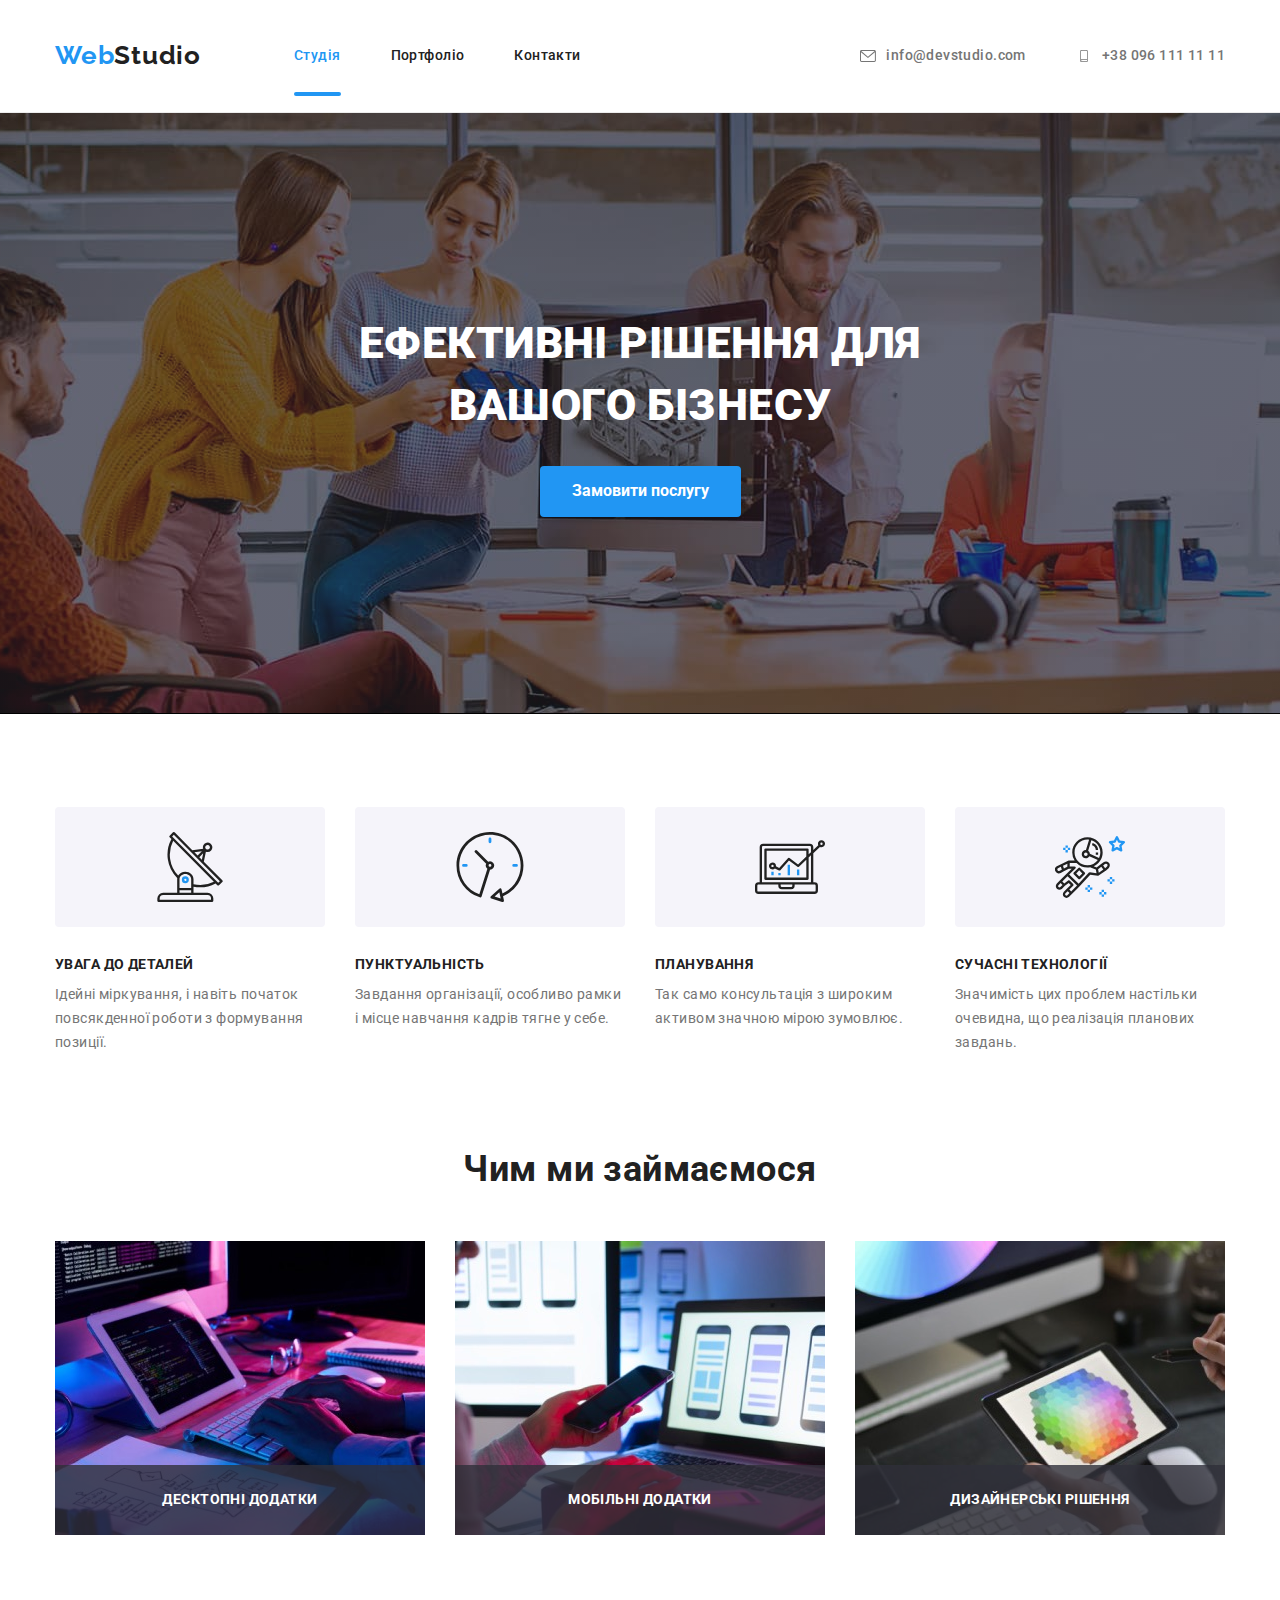
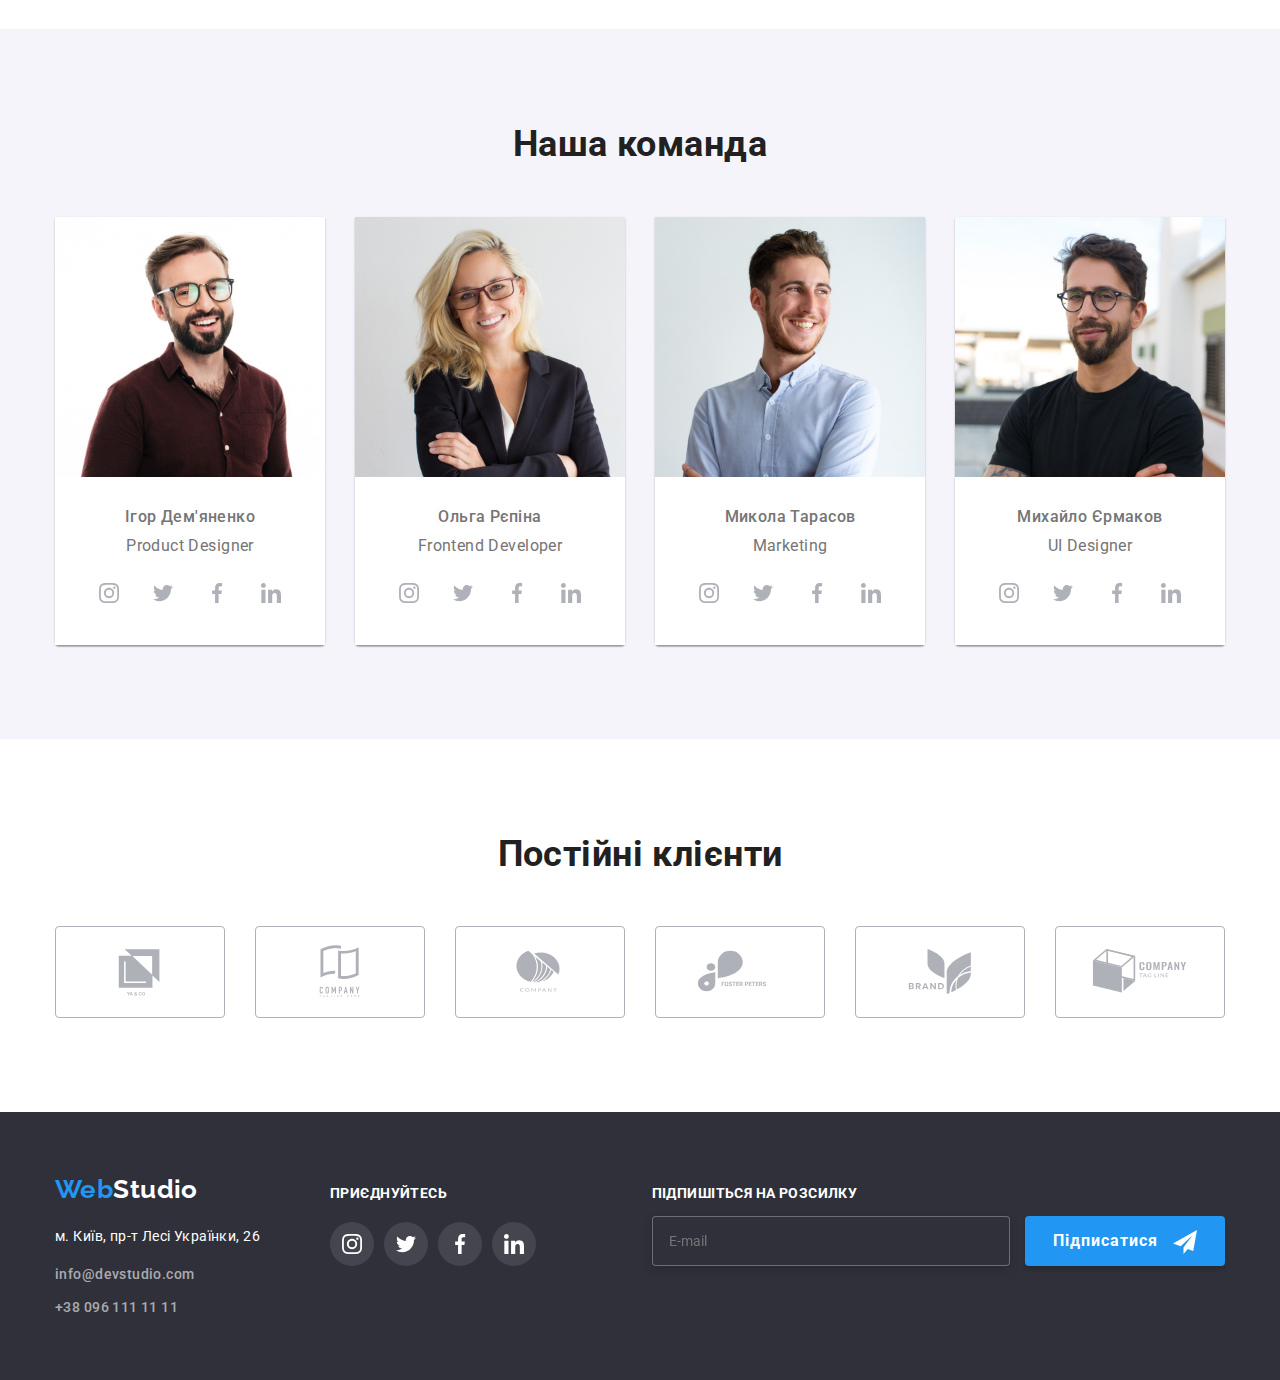
==== index.html @ 259ba0d3 "hw8" ====
<!DOCTYPE html>
<html lang="uk">
  <head>
    <meta charset="UTF-8" />
    <meta http-equiv="X-UA-Compatible" content="IE=edge" />
    <meta name="viewport" content="width=device-width, initial-scale=1.0" />
    <title>WebStudio</title>
    <link rel="preconnect" href="https://fonts.googleapis.com" />
    <link rel="preconnect" href="https://fonts.gstatic.com" crossorigin />
    <link
      href="https://fonts.googleapis.com/css2?family=Raleway:wght@700&family=Roboto:wght@400;500;700;900&display=swap"
      rel="stylesheet"
    />
    <link
      rel="stylesheet"
      href="https://cdnjs.cloudflare.com/ajax/libs/modern-normalize/1.1.0/modern-normalize.min.css"
    />
    <link rel="stylesheet" href="./css/main.min.css" />
  </head>
  <body>
    <header class="header">
      <div class="container header__container">
        <nav class="header__menu">
          <a href="./index.html" class="header__logo link">
            <span class="accent">Web</span>Studio</a>
          <ul class="header__link list">
            <li><a href="./index.html" class="link current item">Студія</a></li>
            <li>
              <a href="./portfolio.html" class="header__link item">Портфоліо</a>
            </li>
            <li><a href="" class="header__link item">Контакти</a></li>
          </ul>
        </nav>
        <button class="menu-toggle js-open-menu" type="button" aria-expanded="false" aria-controls="mobile-menu">
        <svg class="menu-toggle__icon" width="40" height="40">
        <use href="./images/icons.svg#icon-menu_40px"></use>
        </svg>
        </button>
        <ul class="contacts">
          <li class="mail">
            <a href="mailto:info@devstudio.com" class="contacts__info">
              <svg class="contacts__icon" width="16" height="12">
                <use href="./images/icons.svg#icon-envelope"></use></svg>info@devstudio.com</a>
          </li>

          <li>
            <a href="tel:+380961111111" class="contacts__info">
              <svg class="contacts__icon" width="16" height="12">
                <use href="./images/icons.svg#icon-smartphone"></use></svg>+38 096 111 11 11</a>
          </li>
        </ul>
      </div>

      <div class="menu-container js-menu-container" id="mobile-menu">
        <button class="menu-toggle js-close-menu">
          <svg
            fill="currentColor"
            viewBox="0 0 20 20"
            xmlns="http://www.w3.org/2000/svg"
            width="24"
            height="24">
            <path
              fill-rule="evenodd"
              d="M4.293 4.293a1 1 0 011.414 0L10 8.586l4.293-4.293a1 1 0 111.414 1.414L11.414 10l4.293 4.293a1 1 0 01-1.414 1.414L10 11.414l-4.293 4.293a1 1 0 01-1.414-1.414L8.586 10 4.293 5.707a1 1 0 010-1.414z"
              clip-rule="evenodd"
            ></path>
          </svg>
        </button>

        <div class="container">
        <ul class="mobile-menu">
          <li><a href="" class="mobile-menu__link">Студія</a></li>
          <li><a href="" class="mobile-menu__link">Портфоліо</a></li>
          <li><a href="" class="mobile-menu__link">Контакти</a></li>
        </ul>
         <div class="mob-menu">
        <ul class="mobile-contacts">
          <li class="mob-contacts"><a href="tel:+380961111111" class="mobile-contacts__tel">+38 096 111 11 11</a></li>
          <li><a href="mailto:info@devstudio.com" class="mobile-contacts__mail">info@devstudio.com</a></li>
        </ul>

          <ul class="mobile-menu__socials">
            <li class="mobile-menu__item">
              <a href="" class="mobile-menu__soclink">Instagram</a>
            </li>
            <li class="mobile-menu__item">
              <a href="" class="mobile-menu__soclink">Twitter</a>
            </li>
            <li class="mobile-menu__item">
              <a href="" class="mobile-menu__soclink">Facebook</a>
            </li>
            <li class="mobile-menu__item">
              <a href="" class="mobile-menu__soclink">LinkedIn</a>
            </li>
          </ul>
        </div>
        </div>

      </div>



      
    </header>

    <main>
      <section class="hero overlay">
        <div class="container">
          <h1 class="hero__title">ЕФЕКТИВНІ РІШЕННЯ ДЛЯ ВАШОГО БІЗНЕСУ</h1>
          <button type="button" class="button primary" data-modal-open>Замовити послугу</button>
        </div>
      </section>

      <section class="section">
        <div class="container">
          <h2 class="visually-hidden">Опис ефективних рішень</h2>
          <ul class="duty__list">
            <li class="duty__item">
              <div class="duty__link">
                <svg class="plan-list-icon" width="70" height="70">
                  <use href="./images/icons.svg#icon-antenna"></use>
                </svg>
              </div>
              <h3 class="duty__title">УВАГА ДО ДЕТАЛЕЙ</h3>
              <p class="duty__text">
                Ідейні міркування, і навіть початок повсякденної роботи з
                формування позиції.
              </p>
            </li>
            <li class="duty__item">
              <div class="duty__link">
                <svg class="plan-list-icon" width="70" height="70">
                  <use href="./images/icons.svg#icon-clock"></use>
                </svg>
              </div>
              <h3 class="duty__title">ПУНКТУАЛЬНІСТЬ</h3>
              <p class="duty__text">
                Завдання організації, особливо рамки і місце навчання кадрів
                тягне у себе.
              </p>
            </li>
            <li class="duty__item">
              <div class="duty__link">
                <svg class="plan-list-icon" width="70" height="70">
                  <use href="./images/icons.svg#icon-diagram"></use>
                </svg>
              </div>
              <h3 class="duty__title">ПЛАНУВАННЯ</h3>
              <p class="duty__text">
                Так само консультація з широким активом значною мірою зумовлює.
              </p>
            </li>
            <li class="duty__item">
              <div class="duty__link">
                <svg class="plan-list-icon" width="70" height="70">
                  <use href="./images/icons.svg#icon-astronaut"></use>
                </svg>
              </div>
              <h3 class="duty__title">СУЧАСНІ ТЕХНОЛОГІЇ</h3>
              <p class="duty__text">
                Значимість цих проблем настільки очевидна, що реалізація
                планових завдань.
              </p>
            </li>
          </ul>
        </div>
      </section>

      <section class="section-work">
        <div class="container">
          <h2 class="section-title">Чим ми займаємося</h2>
          <ul class="gallerylist">
            <li>
              <div class="thumb">
              <img
                class="image"
                src="./images/img.jpg"
                alt="Пишемо код на планшеті"
                width="370"
                height="294"
              />
              <h3 class="pic-text">Десктопні додатки</h3>
            </div>
            </li>
            <li>
              <div class="thumb">
              <img
                class="image"
                src="./images/img-2.jpg"
                alt="Тримаємо телефон"
                width="370"
                height="294"
              />
              <h3 class="pic-text">Мобільні додатки</h3>
            </div
            ></li>
            <li>
              <div class="thumb">
              <img
                class="image"
                src="./images/img-3.jpg"
                alt="Палітра кольорів на планшеті"
                width="370"
                height="294"
              />
              <h3 class="pic-text">Дизайнерські рішення</h3>
            </div>
            </li>
          </ul>
        </div>
      </section>

      <section class="section block secondary">
        <div class="container">
          <h2 class="section-title">Наша команда</h2>
          <ul class="gallerylist">
            <li class="item-shadow">

              <picture>
                <source 
                media="(min-width: 768px)"
                type="image/jpg"
                srcset="./images/igor.jpg 1x,
                        ./images/img@2x.jpg 2x"/>
                <source 
                media="(min-width: 768px)"
                type="image/jpg"
                srcset="./images/olga.jpg 1x,
                        ./images/imgolga@2x.jpg 2x"/>
                <source 
                media="(min-width: 768px)"
                type="image/jpg"
                srcset="./images/mukola.jpg 1x,
                      ./images/imgmukola@2x.jpg 2x"/>
                <source 
                media="(min-width: 768px)"
                type="image/jpg"
                srcset="./images/muxailo.jpg 1x,
                        ./images/imgmuhailo@2x.jpg 2x"/>

              </picture>

              <img
                class="image"
                src="./images/igor.jpg"
                alt="Ігор Дем'яненко"
                height="260"
              />
              <div class="names">
                <h3 class="title person">Ігор Дем'яненко</h3>
                <p class="prof">Product Designer</p>
                <ul class="social-list">
                  <li class="social-list-item">
                    <a class="social-list-link" href="">
                      <svg class="social-list-icon" width="20" height="20">
                        <use href="./images/icons.svg#icon-instagram"></use>
                      </svg>
                    </a>
                  </li>
                  <li class="social-list-item">
                    <a class="social-list-link" href="">
                      <svg class="social-list-icon" width="20" height="20">
                        <use href="./images/icons.svg#icon-twitter"></use>
                      </svg>
                    </a>
                  </li>
                  <li class="social-list-item">
                    <a class="social-list-link" href="">
                      <svg class="social-list-icon" width="20" height="20">
                        <use href="./images/icons.svg#icon-facebook"></use>
                      </svg>
                    </a>
                  </li>
                  <li class="social-list-item">
                    <a class="social-list-link" href="">
                      <svg class="social-list-icon" width="20" height="20">
                        <use href="./images/icons.svg#icon-linkedin"></use>
                      </svg>
                    </a>
                  </li>
                </ul>
              </div>
            </li>
            <li class="item-shadow">
              <img
                class="image"
                src="./images/olga.jpg"
                alt="Ольга Рєпіна"
                height="260"
              />
              <div class="names">
                <h3 class="title person">Ольга Рєпіна</h3>
                <p class="prof">Frontend Developer</p>
                <ul class="social-list">
                  <li class="social-list-item">
                    <a class="social-list-link" href="">
                      <svg class="social-list-icon" width="20" height="20">
                        <use href="./images/icons.svg#icon-instagram"></use>
                      </svg>
                    </a>
                  </li>
                  <li class="social-list-item">
                    <a class="social-list-link" href="">
                      <svg class="social-list-icon" width="20" height="20">
                        <use href="./images/icons.svg#icon-twitter"></use>
                      </svg>
                    </a>
                  </li>
                  <li class="social-list-item">
                    <a class="social-list-link" href="">
                      <svg class="social-list-icon" width="20" height="20">
                        <use href="./images/icons.svg#icon-facebook"></use>
                      </svg>
                    </a>
                  </li>
                  <li class="social-list-item">
                    <a class="social-list-link" href="">
                      <svg class="social-list-icon" width="20" height="20">
                        <use href="./images/icons.svg#icon-linkedin"></use>
                      </svg>
                    </a>
                  </li>
                </ul>
              </div>
            </li>
            <li class="item-shadow">
              <img
                class="image"
                src="./images/mukola.jpg"
                alt="Микола Тарасов"
                height="260"
              />
              <div class="names">
                <h3 class="title person">Микола Тарасов</h3>
                <p class="prof">Marketing</p>
                <ul class="social-list">
                  <li class="social-list-item">
                    <a class="social-list-link" href="">
                      <svg class="social-list-icon" width="20" height="20">
                        <use href="./images/icons.svg#icon-instagram"></use>
                      </svg>
                    </a>
                  </li>
                  <li class="social-list-item">
                    <a class="social-list-link" href="">
                      <svg class="social-list-icon" width="20" height="20">
                        <use href="./images/icons.svg#icon-twitter"></use>
                      </svg>
                    </a>
                  </li>
                  <li class="social-list-item">
                    <a class="social-list-link" href="">
                      <svg class="social-list-icon" width="20" height="20">
                        <use href="./images/icons.svg#icon-facebook"></use>
                      </svg>
                    </a>
                  </li>
                  <li class="social-list-item">
                    <a class="social-list-link" href="">
                      <svg class="social-list-icon" width="20" height="20">
                        <use href="./images/icons.svg#icon-linkedin"></use>
                      </svg>
                    </a>
                  </li>
                </ul>
              </div>
            </li>
            <li class="item-shadow">
              <img
                class="image"
                src="./images/muxailo.jpg"
                alt="Михайло Єрмаков"
                height="260"
              />
              <div class="names">
                <h3 class="title person">Михайло Єрмаков</h3>
                <p class="prof">UI Designer</p>
                <ul class="social-list">
                  <li class="social-list-item">
                    <a class="social-list-link" href="">
                      <svg class="social-list-icon" width="20" height="20">
                        <use href="./images/icons.svg#icon-instagram"></use>
                      </svg>
                    </a>
                  </li>
                  <li class="social-list-item">
                    <a class="social-list-link" href="">
                      <svg class="social-list-icon" width="20" height="20">
                        <use href="./images/icons.svg#icon-twitter"></use>
                      </svg>
                    </a>
                  </li>
                  <li class="social-list-item">
                    <a class="social-list-link" href="">
                      <svg class="social-list-icon" width="20" height="20">
                        <use href="./images/icons.svg#icon-facebook"></use>
                      </svg>
                    </a>
                  </li>
                  <li class="social-list-item">
                    <a class="social-list-link" href="">
                      <svg class="social-list-icon" width="20" height="20">
                        <use href="./images/icons.svg#icon-linkedin"></use>
                      </svg>
                    </a>
                  </li>
                </ul>
              </div>
            </li>
          </ul>
        </div>
      </section>

      <section class="section">
        <div class="container clients">
          <h2 class="section-title">Постійні клієнти</h2>
          <ul class="client-list-icons">
            <li class="client-list-item">
              <a href="" class="client-link">
                <svg class="client-icon" width="106" height="60">
                  <use href="./images/icons.svg#icon-Logo"></use>
                </svg>
              </a>
            </li>
            <li class="client-list-item">
              <a href="" class="client-link">
                <svg class="client-icon" width="106" height="60">
                  <use href="./images/icons.svg#icon-Logo-2"></use>
                </svg>
              </a>
            </li>
            <li class="client-list-item">
              <a href="" class="client-link">
                <svg class="client-icon" width="106" height="60">
                  <use href="./images/icons.svg#icon-Logo-3"></use>
                </svg>
              </a>
            </li>
            <li class="client-list-item">
              <a href="" class="client-link">
                <svg class="client-icon" width="106" height="60">
                  <use href="./images/icons.svg#icon-Logo-4"></use>
                </svg>
              </a>
            </li>
            <li class="client-list-item">
              <a href="" class="client-link">
                <svg class="client-icon" width="106" height="60">
                  <use href="./images/icons.svg#icon-Logo-5"></use>
                </svg>
              </a>
            </li>
            <li class="client-list-item">
              <a href="" class="client-link">
                <svg class="client-icon" width="106" height="60">
                  <use href="./images/icons.svg#icon-Logo-6"></use>
                </svg>
              </a>
            </li>
          </ul>
        </div>
      </section>
    </main>

    <footer class="footer-block">
      <div class="container">
        <div class="footer-info">
          <a href="./index.html" class="footer__logo">
            <span class="accent">Web</span>Studio</a
          >
          <address class="footer">
            <p class="adres">м. Київ, пр-т Лесі Українки, 26</p>
            <ul class="footer-list">
              <li class="email">
                <a href="mailto:info@devstudio.com" class="contacts">info@devstudio.com</a>
              </li>
              <li>
                <a href="tel:+380961111111" class="contacts">+38 096 111 11 11</a>
              </li>
            </ul>
          </address>
        </div>

        <div class="footer-icons">
          <h3 class="footer-links-title">ПРИЄДНУЙТЕСЬ</h3>
          <ul class="social-list">
            <li class="social-list-item">
              <a class="footer-social-list-link" href="#">
                <svg class="footer-social-list-icon" width="20" height="20">
                  <use href="./images/icons.svg#icon-instagram"></use>
                </svg>
              </a>
            </li>
            <li class="social-list-item">
              <a class="footer-social-list-link" href="#">
                <svg class="footer-social-list-icon" width="20" height="20">
                  <use href="./images/icons.svg#icon-twitter"></use>
                </svg>
              </a>
            </li>
            <li class="social-list-item">
              <a class="footer-social-list-link" href="#">
                <svg class="footer-social-list-icon" width="20" height="20">
                  <use href="./images/icons.svg#icon-facebook"></use>
                </svg>
              </a>
            </li>
            <li class="social-list-item">
              <a class="footer-social-list-link" href="#">
                <svg class="footer-social-list-icon" width="20" height="20">
                  <use href="./images/icons.svg#icon-linkedin"></use>
                </svg>
              </a>
            </li>
          </ul>
        </div>

        <form class="form">
          <h3 class="sub-text">Підпишіться на розсилку</h3>
          <input class="subcribe-input" type="email" name="mail" id="mail" placeholder="E-mail"/>
          <button type="submit" class="btn-submit">Підписатися
            <svg class="btn-sub-icon" width="24" height="24">
            <use href="./images/icons.svg#icon-telegram"></use>
          </svg> 
          </button>
        </form>
      </div>
    </footer>

    <div class="backdrop is-hidden" data-modal>
      <div class="modal">
        <button type="button" class="modal-close-btn" data-modal-close>
          <svg class="modal-close-icon" width="18" height="18">
            <use href="./images/icons.svg#icon-close-black-18dp-2-1"></use>
          </svg> 
        </button>

        <form  class="contact-form">
          <p class="title-modal-form">Залиште свої дані, ми вам передзвонимо</p>
          <label class="contact-form-field">
            <span class="data">Ім'я</span>
            <span class="contact-form-input-wrapper">
            <input name="name" class="contact-form-input" type="text" />
            <svg class="contact-form-icon" width="18" height="18">
              <use href="./images/icons.svg#icon-person"></use>
            </svg>
            </span>
      </label>
          <label class="contact-form-field">
            <span class="data">Телефон</span>
            <span class="contact-form-input-wrapper">
            <input name="tel" class="contact-form-input" type="tel" />
            <svg class="contact-form-icon" width="18" height="18">
              <use href="./images/icons.svg#icon-phone"></use>
            </svg>
          </span>
          </label>
          <label class="contact-form-field">
            <span class="data">Пошта</span>
            <span class="contact-form-input-wrapper">
            <input name="mail" class="contact-form-input" type="email" />
            <svg class="contact-form-icon" width="18" height="18">
              <use href="./images/icons.svg#icon-email"></use>
            </svg>
          </span>
          </label>
          <label for="comment" class="contact-form-field">
            <span class="data">Коментар</span>
          <textarea id="comment" name="message" class="comment" placeholder="Введіть текст"></textarea>
        </label>
        <div class="contact-checkbox">
          <input name="accept-policy" type="checkbox" class="contact-form-checkbox visually-hidden" id="policy-checkbox" required>
          <label for="policy-checkbox" class="contact-form-checkbox-label">
            <span class="black-border">
            <svg  class="check-icon" width="11" height="8">
              <use href="./images/icons.svg#icon-Vector"></use>
            </svg>
          </span>
            Погоджуюся з розсилкою та приймаю&nbsp;<a href="" class="checkbox-link">Умови договору</a>
        </label>
          
        </div>
        
        <button type="submit" class="contact-form-submit-btn">Відправити</button>
        </form>

      </div>
    </div>
    <script src="./js/modal.js"></script>
    <script src="./js/mobile-menu.js"></script>
  </body> 
</html>
---- css/main.min.css ----
:root{--primary-text-color: #757575;--secondary-text-color: #212121;--title-text-color: #ffffff;--accent-color: #2196f3;--secondary-button-color: #f5f4fa;--background-color-main: #2f303a;--main-font: Roboto, sans-serif;--secondary-font: Raleway, sans-serif}.visually-hidden{position:absolute;width:1px;height:1px;margin:-1px;border:0;padding:0;white-space:nowrap;clip-path:inset(100%);clip:rect(0 0 0 0);overflow:hidden}html{box-sizing:border-box}body{color:var(--primary-text-color);background-color:var(--title-text-color);font-family:Roboto,sans-serif;font-size:14px;letter-spacing:.03em}img{display:block;max-width:100%;height:auto}.image{display:block}.section{padding-top:94px;padding-bottom:94px}.link{text-decoration:none}.container{padding-left:15px;padding-right:15px}@media screen and (min-width: 480px){.container{width:480px;margin-left:auto;margin-right:auto}}@media screen and (min-width: 768px){.container{width:768px}}@media screen and (min-width: 1200px){.container{width:1200px}}.hero{background-color:var(--background-color-main);padding-top:200px;padding-bottom:200px;margin:0 auto}.hero.overlay{max-width:1600px;height:600px;outline:1px solid #000;margin-left:auto;margin-right:auto;background-image:linear-gradient(rgba(47, 48, 58, 0.4), rgba(47, 48, 58, 0.4)),url("../images/Img-backgr.jpg");background-size:cover;background-repeat:no-repeat;background-position:center}@media screen and (min-device-pixel-ratio: 2),screen and (min-resolution: 192dpi),screen and (min-resolution: 2dppx){.hero.overlay .hero.overlay{background-image:url("../images/Headerimg@2x.jpg")}}.button.primary{color:var(--title-text-color);background-color:var(--accent-color);font-weight:700;font-size:16px;line-height:1.9;margin:0 auto;display:block;cursor:pointer;vertical-align:middle;padding-top:10px;padding-bottom:10px;padding-left:32px;padding-right:32px;border:none;box-shadow:0px 4px 4px rgba(0,0,0,.15);border-radius:4px}.modal-close-btn{position:absolute;top:8px;right:8px;display:flex;justify-content:center;align-items:center;width:30px;height:30px;border-radius:50%;background:#fff;border:1px solid rgba(0,0,0,.1);padding:0;cursor:pointer}.modal-close-btn:hover svg.modal-close-icon,.modal-close-btn:focus svg.modal-close-icon{fill:#2196f3}.modal-close-icon{width:18px;height:18px;fill:#000;padding:0;vertical-align:middle;transition:fill 250ms cubic-bezier(0.4, 0, 0.2, 1)}.social-list-link{display:flex;align-items:center;justify-content:center;width:44px;height:44px;background-color:#fff;border-radius:50%;transition:background-color 250ms cubic-bezier(0.4, 0, 0.2, 1)}.social-list-link:hover,.social-list-link:focus{background-color:#2196f3}.social-list-icon{fill:#afb1b8}.social-list-item{display:block;margin-right:10px;max-width:480px}.social-list-item:last-child{margin:0}a svg.social-list-icon{transition:fill 250ms cubic-bezier(0.4, 0, 0.2, 1)}a:hover svg.social-list-icon,a:focus svg.social-list-icon{fill:#fff}.social-list{display:flex;justify-content:center;padding-left:0;margin:0}.hero__title{color:var(--title-text-color);font-size:44px;line-height:1.4;font-weight:900;max-width:696px;margin:0 auto;text-align:center;margin-bottom:30px}.backdrop{position:fixed;top:0;left:0;width:100vw;height:100vh;background-color:rgba(0,0,0,.2);transition:visibility 250ms cubic-bezier(0.4, 0, 0.2, 1),opacity 250ms cubic-bezier(0.4, 0, 0.2, 1)}.backdrop.is-hidden{opacity:0;pointer-events:none;visibility:hidden}.modal{position:absolute;width:528px;height:581px;left:50%;top:50%;transform:translate(-50%, -50%) scale(1);background:#fff;box-shadow:0px 1px 3px rgba(0,0,0,.12),0px 1px 1px rgba(0,0,0,.14),0px 2px 1px rgba(0,0,0,.2);border-radius:4px;padding:40px;transition:transform 250ms cubic-bezier(0.4, 0, 0.2, 1)}.backdrop.is-hidden .modal{transform:translate(-50%, -50%) scale(0.6)}.title-modal-form{margin:0;font-family:"Roboto";font-weight:700;font-size:20px;line-height:1.15;text-align:center;letter-spacing:.03em;color:#212121}.data{font-family:"Roboto";font-size:12px;line-height:1.16;letter-spacing:.01em;color:#757575;margin-bottom:4px}.comment{width:100%;height:120px;margin-top:4px;padding:12px 16px;resize:none;border:1px solid rgba(33,33,33,.2);border-radius:4px;font-family:"Roboto";font-size:12px;line-height:1.16;letter-spacing:.01em;color:rgba(117,117,117,.5);color:#000}.comment:focus{border-color:var(--accent-color);transition:border-color 250ms cubic-bezier(0.4, 0, 0.2, 1);outline:none}.header__container{display:flex;justify-content:space-between;align-items:center}.contacts{display:none}.header{padding-top:16px;padding-bottom:16px;position:relative}.header{border-bottom:1px solid #ececec}.container .header__container{display:flex;align-items:center;height:80px}.header__logo{color:var(--secondary-text-color);font-weight:700;font-size:26px;line-height:1.2;font-family:"Raleway",sans-serif;text-decoration:none}.header__logo.link{font-weight:700;font-size:26px;line-height:1.2;letter-spacing:.03em;color:var(--secondary-text-color);text-decoration:none}.header__menu{display:flex;align-items:center}.header__link .link{display:flex}.list{list-style:none;padding-left:0;gap:30px;padding:0;margin-left:0;margin:0}.contacts.list .mail{margin-right:50px}.accent{color:var(--accent-color)}.contacts__icon{fill:#757575;padding:0;margin-right:10px;vertical-align:middle}a svg.contacts__icon{transition:fill 250ms cubic-bezier(0.4, 0, 0.2, 1)}a:hover svg.contacts__icon,a:focus svg.contacts__icon{fill:#2196f3}.contacts__info{display:flex;color:var(--primary-text-color);font-weight:500;font-size:14px;line-height:1.14;text-decoration:none;list-style:none;flex-wrap:wrap;padding-left:auto;padding-right:10px;padding:0;margin:0 0 0 auto;align-items:center;justify-content:center;transition:color 250ms cubic-bezier(0.4, 0, 0.2, 1)}.contacts__info:hover,.contacts__info:focus{color:var(--accent-color)}@media screen and (max-width: 767px){.contacts__info{display:none}}.contacts{display:flex;color:var(--primary-text-color);font-weight:500;font-size:14px;line-height:1.14;text-decoration:none;list-style:none;flex-wrap:wrap;padding-left:auto;gap:50px;padding:0;margin:0 0 0 auto}@media screen and (max-width: 767px){.contacts{display:none}}.contact-form-field{display:block;margin-bottom:10px}.contact-form-input{width:100%;height:40px;border:1px solid rgba(33,33,33,.2);border-radius:4px;padding-left:42px;transform:border-color 250ms cubic-bezier(0.4, 0, 0.2, 1)}.contact-form-input:focus{border-color:var(--accent-color);outline:none}.contact-form-input-wrapper{position:relative;display:block;margin-top:4px}.contact-form-icon{position:absolute;top:50%;left:0;fill:#212121;padding:0;margin-left:12px;transform:translateY(-50%);transition:fill 250ms cubic-bezier(0.4, 0, 0.2, 1)}.contact-form-input:focus+.contact-form-icon{fill:var(--accent-color)}.contact-form-submit-btn{width:200px;height:50px;left:700px;top:713px;padding:10px 52px;background:#188ce8;box-shadow:0px 4px 4px rgba(0,0,0,.15);border-radius:4px;border:none;cursor:pointer;font-family:"Roboto";font-weight:700;font-size:16px;line-height:1.8;display:block;margin:0 auto;align-items:center;text-align:center;letter-spacing:.06em;color:#fff;margin-top:30px}.contact-form-submit-btn:hover,.contact-form-submit-btn:focus{transition:box-shadow 250ms cubic-bezier(0.4, 0, 0.2, 1)}.contact-form-checkbox-label{display:flex;align-items:center;font-family:"Roboto";font-size:14px;line-height:1.7;letter-spacing:.03em;color:#757575;background-color:#fff}.contact-form-checkbox{margin-bottom:10px;border:2px solid #212121;color:var(--accent-color)}.contact-form-checkbox:checked{background-color:var(--accent-color)}.contact-form-checkbox:checked{background-color:#2196f3;outline-offset:2px}.contact-checkbox{margin-left:13px}.checkbox-link{color:#2196f3}.check-icon{display:flex;align-items:center;justify-content:center;fill:#fff;padding:0;vertical-align:middle;cursor:pointer;width:15px;height:16px}.black-border{display:flex;border:2px solid #000;border-radius:2px;width:16px;height:15px;margin-right:8.38px;align-items:center;justify-content:center}.contact-form-checkbox:checked+.contact-form-checkbox-label .black-border{background-color:var(--accent-color);border-color:#2196f3;outline-offset:2px}.contact-form-checkbox:focus+.contact-form-checkbox-label .black-border{border-radius:2px;border:2px solid #2196f3}.duty__list{list-style:none;display:flex;flex-wrap:wrap;padding-left:0;margin-right:30px;padding:0;margin-left:0;margin:0;gap:30px}.duty__item{width:270px}@media screen and (max-width: 767px){.duty__item{width:450px}}.duty__link{display:flex;align-items:center;justify-content:center;width:270px;height:120px;margin-bottom:30px;background-color:#f5f4fa;border-radius:4px}@media screen and (max-width: 767px){.duty__link{width:450px}}.duty__title{color:var(--secondary-text-color);font-weight:700;font-size:14px;line-height:1.14;margin-bottom:10px;margin-top:0}@media screen and (max-width: 767px){.duty__title{text-align:center}}.duty__text{font-size:14px;line-height:1.7;margin:0}.header__link{color:var(--secondary-text-color);font-weight:500;font-size:14px;line-height:1.14;text-decoration:none;display:flex;align-items:center;margin-left:93px;transition:color 250ms cubic-bezier(0.4, 0, 0.2, 1)}.header__link:hover,.header__link:focus{color:var(--accent-color)}@media screen and (max-width: 767px){.header__link{display:none}}.header__link .item{margin-right:50px;padding-top:32px;padding-bottom:32px}.header__link .item:last-child{margin:0}.header__link .item:not(:last-child){margin-right:50px}.header__link.list{color:var(--secondary-text-color);font-weight:500;font-size:14px;line-height:1.14;text-decoration:none;gap:50px}.header__link .link{display:block;color:var(--accent-color);text-decoration:none;padding-top:32px;padding-bottom:32px;transition:color 250ms cubic-bezier(0.4, 0, 0.2, 1)}.header__link .link:hover,.header__link .link:focus{color:var(--primary-text-color)}.header__link .link.current{position:relative;color:var(--accent-color)}.header__link .link.current::after{content:"";position:absolute;width:100%;height:4px;background-color:var(--accent-color);bottom:0;left:0;border-radius:2px}.gallery{max-width:370px}@media screen and (min-width: 768px){.gallery{width:calc((100% - 30px)/2)}}@media screen and (min-width: 1200px){.gallery{width:calc((100% - 60px)/3)}}.gallerylist{list-style:none;padding:0;margin-left:0;margin:0;display:flex;flex-wrap:wrap;padding-left:0;gap:30px}.link-sdw{text-decoration:none;display:block;transition:box-shadow 250ms cubic-bezier(0.4, 0, 0.2, 1)}.link-sdw:hover{box-shadow:0px 1px 1px rgba(0,0,0,.12),0px 4px 4px rgba(0,0,0,.06),1px 4px 6px rgba(0,0,0,.16)}.portfolio-animation{position:relative;overflow:hidden;transition:transform 250ms cubic-bezier(0.4, 0, 0.2, 1)}.blue-text{position:absolute;margin:0;padding-top:63px;padding-bottom:63px;padding-left:24px;padding-right:24px;background-color:rgba(33,150,243,.9);width:370px;height:294px;font-family:"Roboto";font-style:normal;font-size:18px;line-height:1.6;letter-spacing:.03em;color:#fff;transition:transform 250ms ease}.portfolio-animation:hover .blue-text{transform:translateY(-100%)}.link-sdw:hover .blue-text,.link-sdw:focus .blue-text{transform:translateY(-100%)}.image-blue{display:block;position:relative}.info-name{padding-left:24px;padding-right:24px;padding-top:20px;padding-bottom:20px;border-bottom:1px solid #eee;border-left:1px solid #eee;border-right:1px solid #eee}.title-name{color:var(--secondary-text-color);font-weight:700;font-size:18px;line-height:2;text-decoration:none;margin-bottom:4px;margin-top:0}.discr{color:var(--primary-text-color);font-size:16px;line-height:1.9;text-decoration:none;margin-top:0;margin-bottom:0}.button-list{list-style:none;display:flex;flex-wrap:wrap;gap:8px;padding:0;justify-content:center;margin:0;margin-bottom:50px}.button.secondary{background-color:var(--secondary-button-color);font-weight:500;font-size:16px;line-height:1.6;cursor:pointer;padding-top:6px;padding-bottom:6px;padding-left:22px;padding-right:22px;border:none;border-radius:4px;transition:box-shadow 250ms cubic-bezier(0.4, 0, 0.2, 1),background-color 250ms cubic-bezier(0.4, 0, 0.2, 1),color 250ms cubic-bezier(0.4, 0, 0.2, 1)}.button.secondary:hover,.button.secondary:focus{box-shadow:0px 3px 1px rgba(0,0,0,.1),0px 1px 2px rgba(0,0,0,.08),0px 2px 2px rgba(0,0,0,.12);border-radius:4px;color:var(--title-text-color);background-color:var(--accent-color)}.button.secondary.blue{background-color:var(--accent-color);color:var(--title-text-color);padding-top:6px;padding-bottom:6px;padding-left:25px;padding-right:25px;transition:box-shadow 250ms cubic-bezier(0.4, 0, 0.2, 1)}.button.secondary.blue:hover,.button.secondary.blue:focus{box-shadow:0px 3px 1px rgba(0,0,0,.1),0px 1px 2px rgba(0,0,0,.08),0px 2px 2px rgba(0,0,0,.12);border-radius:4px}.section-work{padding-bottom:94px}@media screen and (max-width: 1199px){.section-work{display:none}}.section-title{color:var(--secondary-text-color);font-weight:700;font-size:36px;line-height:1.2;text-align:center;margin-bottom:50px;margin-top:0}@media screen and (max-width: 767px){.section-title{margin-bottom:30px;text-align:center}}@media screen and (min-width: 768px)and (max-width: 1199px){.section-title{font-size:28px;line-height:1.17;margin-bottom:30px}}.thumb{position:relative}.pic-text{position:absolute;padding-top:27px;padding-bottom:27px;margin:0;bottom:0;left:0;width:100%;height:70px;background-color:rgba(47,48,58,.8);font-family:"Roboto";font-weight:700;font-size:14px;line-height:1.14;text-align:center;letter-spacing:.03em;text-transform:uppercase;color:#fff}.block.secondary{background-color:var(--secondary-button-color)}.item-shadow{box-shadow:0px 1px 3px rgba(0,0,0,.12),0px 1px 1px rgba(0,0,0,.14),0px 2px 1px rgba(0,0,0,.2);border-radius:0px 0px 4px 4px}@media screen and (min-width: 768px)and (max-width: 1199px){.item-shadow{flex-basis:calc((100% - 30px)/2)}}@media screen and (min-width: 1200px){.item-shadow{max-width:270px}}.names{padding-top:30px;padding-bottom:30px;background-color:#fff}.person{text-align:center;font-weight:500;font-size:16px;line-height:1.2;margin-bottom:10px;margin-top:0}.prof{text-align:center;font-size:16px;line-height:1.2;margin-top:0;margin-bottom:16px}.client-link{display:flex;justify-content:center;align-items:center;width:100%;height:100%;color:#afb1b8;border:1px solid #afb1b8;border-radius:4px;background-color:#fff;margin:0;transition:border-color 250ms cubic-bezier(0.4, 0, 0.2, 1)}.client-link:hover{border:1px solid #2196f3;border-radius:4px}.client-list-item{margin-right:30px;height:92px;flex-basis:calc((100% - 30px)/2)}.client-list-item:last-child{margin-right:0}@media screen and (min-width: 768px){.client-list-item{width:768px}}@media screen and (min-width: 1200px){.client-list-item{width:1200px}}a svg.client-icon{transition:fill 250ms cubic-bezier(0.4, 0, 0.2, 1)}.client-icon{fill:currentColor}.client-icon:hover svg{fill:#2196f3}a:hover svg.client-icon,a:focus svg.client-icon{fill:#2196f3}.client-list-icons{list-style:none;display:flex;padding-left:0;margin:0}.container.clients{display:block}.footer__logo{font-family:Raleway;color:var(--title-text-color);font-weight:700;font-size:26px;line-height:1.2;text-decoration:none}.adres{margin-top:0;margin-bottom:0}.email{margin-bottom:9px}footer .contacts{font-size:14px;line-height:1.7;letter-spacing:.03em;color:rgba(255,255,255,.6)}.footer-list{list-style:none;padding-left:0;padding:0;margin-bottom:0}.footer-social-list-link{display:flex;align-items:center;justify-content:center;width:44px;height:44px;background-color:rgba(255,255,255,.1);border-radius:50%;transition:background-color 250ms cubic-bezier(0.4, 0, 0.2, 1)}.footer-social-list-link:hover,.footer-social-list-link:focus{background-color:#2196f3}.footer-social-list-icon{fill:#fff}.form{margin-left:auto}.form input{margin:0;width:358px;height:50px;border:1px solid rgba(255,255,255,.3);filter:drop-shadow(0px 4px 4px rgba(0, 0, 0, 0.15));border-radius:4px;background:#2f303a;padding-left:16px}.subcribe-input{transform:border-color 250 ms cubic-bezier(0.4, 0, 0.2, 1);color:#fff}.subcribe-input:focus{border-color:var(--title-text-color);outline:none}.sub-text{font-family:"Roboto";font-weight:700;font-size:14px;line-height:1.14;letter-spacing:.03em;text-transform:uppercase;color:#fff}.btn-submit{width:200px;height:50px;left:1213px;top:1757px;font-family:"Roboto";font-weight:700;font-size:16px;line-height:1.9;align-items:center;text-align:center;letter-spacing:.06em;color:#fff;background:#2196f3;box-shadow:0px 4px 4px rgba(0,0,0,.15);border-radius:4px;border:none;margin-left:12px;padding:0}.btn-sub-icon{width:24px;height:24px;fill:#fff;margin-left:10px;padding:0;vertical-align:middle}footer .container{display:flex;align-items:baseline}.footer-block{background-color:var(--background-color-main);padding-top:60px;padding-bottom:60px}@media screen and (min-width: 768px)and (max-width: 1199px){.footer-block{display:flex;gap:70px;align-items:baseline}}.footer{color:var(--title-text-color);font-style:normal;font-size:14px;line-height:1.7;text-decoration:none;margin-top:20px}.footer-info{margin-right:70px;text-align:center}@media screen and (max-width: 767px){.footer-info{margin-bottom:60px}}@media screen and (min-width: 1200px){.footer-info{text-align:left}}.footer-list{list-style:none}.footer-links-title{color:var(--title-text-color);font-weight:700;font-size:14px;line-height:1.14;margin-bottom:20px;margin-top:0;padding-right:0}.mobile-menu{padding:0;margin:0;list-style:none}@media screen and (min-width: 768px){.mobile-menu{display:none}}.mob-menu{margin-bottom:48px}.mobile-menu__list{font-family:Roboto;list-style:none;margin-bottom:32px}.mobile-menu__soclink{display:block;font-family:var(--main-font);font-weight:500;font-size:18px;line-height:1.2;text-decoration:none;list-style:none;color:#2196f3}.mobile-menu__socials{display:flex;gap:10px;flex-wrap:wrap;font-size:18px;list-style:none;padding-left:0}.mobile-menu__item:not(:last-child){display:flex;gap:10px}.mobile-menu__item:not(:last-child)::after{content:"";display:block;height:100%;width:1px;background-color:rgba(33,33,33,.2)}.mobile-menu__link{display:block;text-decoration:none;list-style:none;font-family:var(--main-font);font-size:40px;line-height:1.15;font-weight:500;line-height:1.2;color:#212121;margin-bottom:32px;transition:color 250ms cubic-bezier(0.4, 0, 0.2, 1)}.mobile-menu__link:hover,.mobile-menu__link:focus{color:#2196f3}.mobile-contacts{list-style:none;padding-left:0;margin-bottom:64px}.mob-contacts{margin-bottom:32px}.mobile-contacts__mail{font-family:var(--main-font);font-size:24px;line-height:1.17;color:#757575;text-decoration:none;margin-bottom:64px}.mobile-contacts__tel{font-family:var(--main-font);font-size:24px;line-height:1.17;color:#2196f3;text-decoration:none;margin-bottom:32px}.menu-toggle{min-width:40px;min-height:40px;display:flex;align-items:center;justify-content:center;background-color:rgba(0,0,0,0);border:none;border-radius:50%;padding:0;margin:0;line-height:0;cursor:pointer;outline:none;color:#000}@media screen and (min-width: 768px){.menu-toggle{display:none}}.menu-toggle__icon{fill:#212121;transition:fill 250ms cubic-bezier(0.4, 0, 0.2, 1)}.menu-toggle__icon:hover,.menu-toggle__icon:focus{fill:#2196f3}.menu-container .menu-toggle{position:absolute;top:16px;right:16px;color:#212121;transition:color 250ms cubic-bezier(0.4, 0, 0.2, 1)}.menu-container .menu-toggle:hover,.menu-container .menu-toggle:focus{color:#2196f3}.mobile-menu__close-btn{position:absolute;top:10px;right:15px;background:rgba(0,0,0,0);border:none;padding:0;line-height:0}@media screen and (min-width: 768px){.mobile-menu__close-btn{display:none}}.menu-container{display:flex;flex-direction:column;justify-content:space-between;position:fixed;top:0;left:0;width:100vw;height:100vh;padding:32px;background-color:#fff;z-index:999;transform:translateX(100%);transition:transform 250ms ease-in-out}.menu-container.is-open{transform:translateX(0)}/*# sourceMappingURL=main.min.css.map */
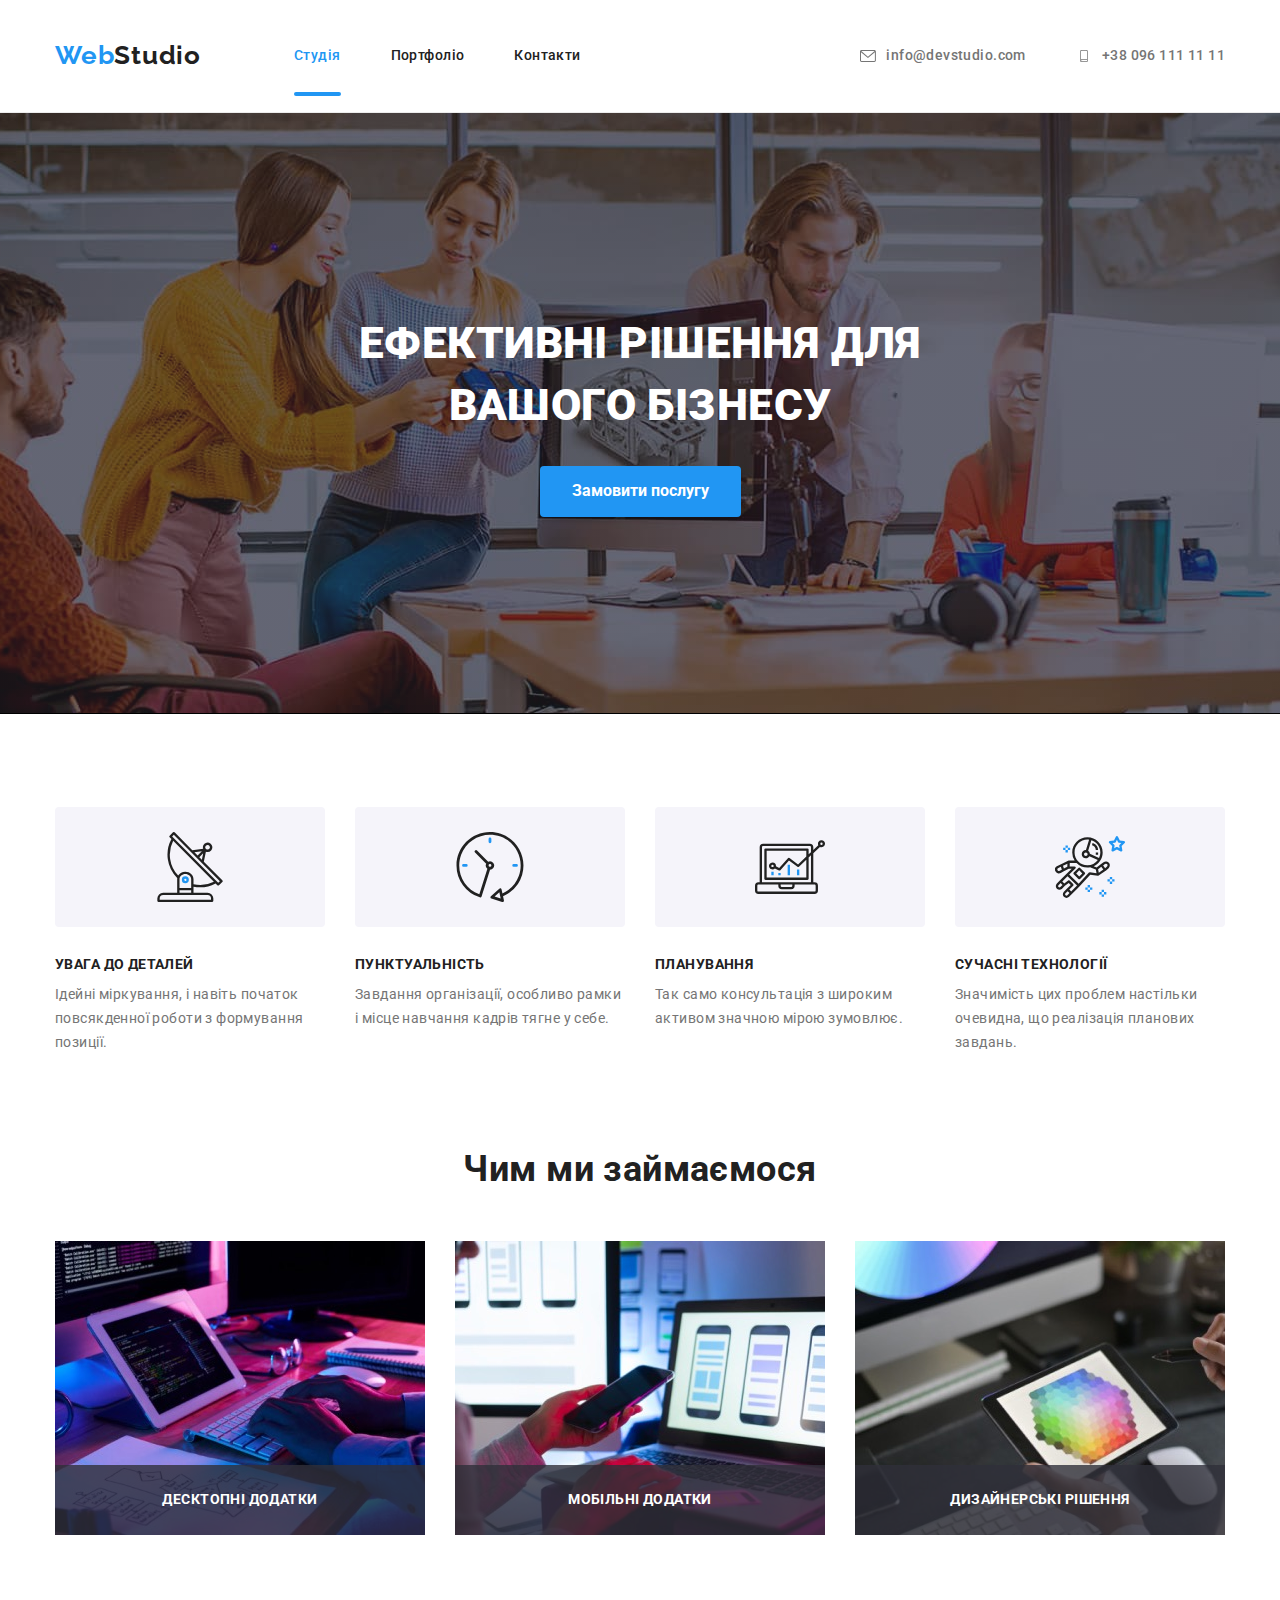
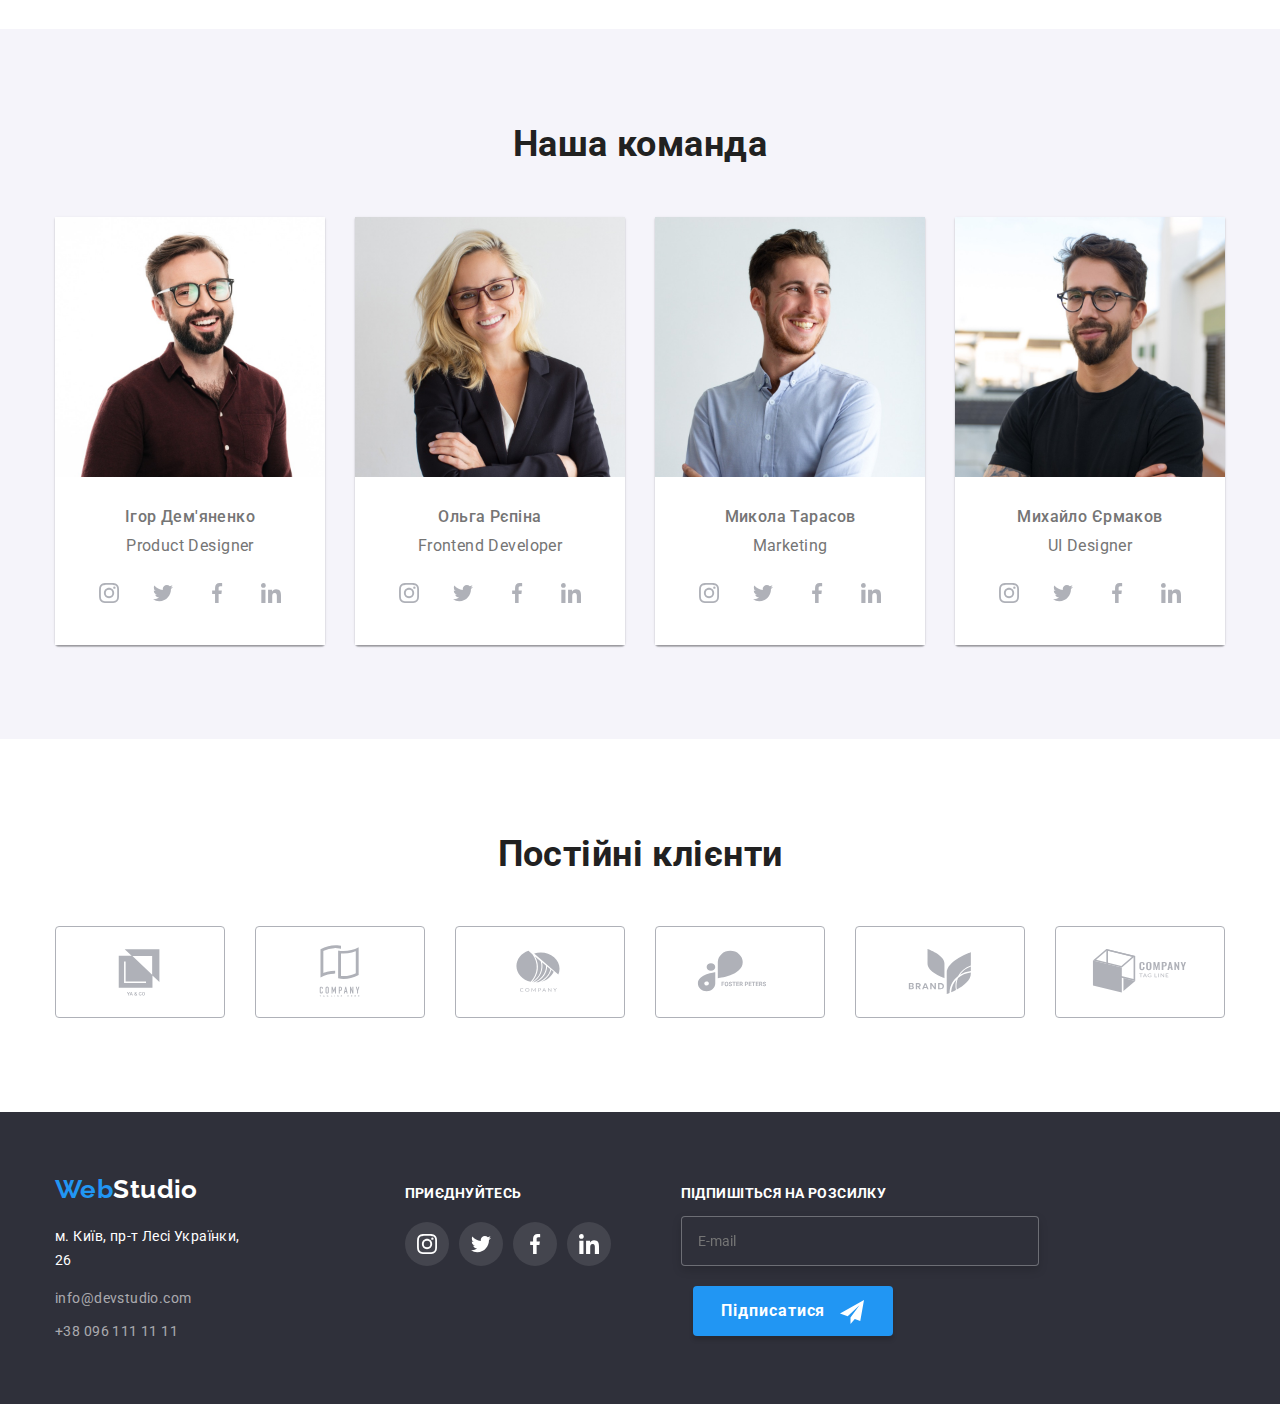
==== commit 93899ab6: "hw8" ====
--- a/index.html
+++ b/index.html
@@ -472,10 +472,10 @@
             <p class="adres">м. Київ, пр-т Лесі Українки, 26</p>
             <ul class="footer-list">
               <li class="email">
-                <a href="mailto:info@devstudio.com" class="contacts">info@devstudio.com</a>
+                <a href="mailto:info@devstudio.com" class="contacts__footer">info@devstudio.com</a>
               </li>
               <li>
-                <a href="tel:+380961111111" class="contacts">+38 096 111 11 11</a>
+                <a href="tel:+380961111111" class="contacts__footer">+38 096 111 11 11</a>
               </li>
             </ul>
           </address>
--- a/css/main.min.css
+++ b/css/main.min.css
@@ -1 +1 @@
-:root{--primary-text-color: #757575;--secondary-text-color: #212121;--title-text-color: #ffffff;--accent-color: #2196f3;--secondary-button-color: #f5f4fa;--background-color-main: #2f303a;--main-font: Roboto, sans-serif;--secondary-font: Raleway, sans-serif}.visually-hidden{position:absolute;width:1px;height:1px;margin:-1px;border:0;padding:0;white-space:nowrap;clip-path:inset(100%);clip:rect(0 0 0 0);overflow:hidden}html{box-sizing:border-box}body{color:var(--primary-text-color);background-color:var(--title-text-color);font-family:Roboto,sans-serif;font-size:14px;letter-spacing:.03em}img{display:block;max-width:100%;height:auto}.image{display:block}.section{padding-top:94px;padding-bottom:94px}.link{text-decoration:none}.container{padding-left:15px;padding-right:15px}@media screen and (min-width: 480px){.container{width:480px;margin-left:auto;margin-right:auto}}@media screen and (min-width: 768px){.container{width:768px}}@media screen and (min-width: 1200px){.container{width:1200px}}.hero{background-color:var(--background-color-main);padding-top:200px;padding-bottom:200px;margin:0 auto}.hero.overlay{max-width:1600px;height:600px;outline:1px solid #000;margin-left:auto;margin-right:auto;background-image:linear-gradient(rgba(47, 48, 58, 0.4), rgba(47, 48, 58, 0.4)),url("../images/Img-backgr.jpg");background-size:cover;background-repeat:no-repeat;background-position:center}@media screen and (min-device-pixel-ratio: 2),screen and (min-resolution: 192dpi),screen and (min-resolution: 2dppx){.hero.overlay .hero.overlay{background-image:url("../images/Headerimg@2x.jpg")}}.button.primary{color:var(--title-text-color);background-color:var(--accent-color);font-weight:700;font-size:16px;line-height:1.9;margin:0 auto;display:block;cursor:pointer;vertical-align:middle;padding-top:10px;padding-bottom:10px;padding-left:32px;padding-right:32px;border:none;box-shadow:0px 4px 4px rgba(0,0,0,.15);border-radius:4px}.modal-close-btn{position:absolute;top:8px;right:8px;display:flex;justify-content:center;align-items:center;width:30px;height:30px;border-radius:50%;background:#fff;border:1px solid rgba(0,0,0,.1);padding:0;cursor:pointer}.modal-close-btn:hover svg.modal-close-icon,.modal-close-btn:focus svg.modal-close-icon{fill:#2196f3}.modal-close-icon{width:18px;height:18px;fill:#000;padding:0;vertical-align:middle;transition:fill 250ms cubic-bezier(0.4, 0, 0.2, 1)}.social-list-link{display:flex;align-items:center;justify-content:center;width:44px;height:44px;background-color:#fff;border-radius:50%;transition:background-color 250ms cubic-bezier(0.4, 0, 0.2, 1)}.social-list-link:hover,.social-list-link:focus{background-color:#2196f3}.social-list-icon{fill:#afb1b8}.social-list-item{display:block;margin-right:10px;max-width:480px}.social-list-item:last-child{margin:0}a svg.social-list-icon{transition:fill 250ms cubic-bezier(0.4, 0, 0.2, 1)}a:hover svg.social-list-icon,a:focus svg.social-list-icon{fill:#fff}.social-list{display:flex;justify-content:center;padding-left:0;margin:0}.hero__title{color:var(--title-text-color);font-size:44px;line-height:1.4;font-weight:900;max-width:696px;margin:0 auto;text-align:center;margin-bottom:30px}.backdrop{position:fixed;top:0;left:0;width:100vw;height:100vh;background-color:rgba(0,0,0,.2);transition:visibility 250ms cubic-bezier(0.4, 0, 0.2, 1),opacity 250ms cubic-bezier(0.4, 0, 0.2, 1)}.backdrop.is-hidden{opacity:0;pointer-events:none;visibility:hidden}.modal{position:absolute;width:528px;height:581px;left:50%;top:50%;transform:translate(-50%, -50%) scale(1);background:#fff;box-shadow:0px 1px 3px rgba(0,0,0,.12),0px 1px 1px rgba(0,0,0,.14),0px 2px 1px rgba(0,0,0,.2);border-radius:4px;padding:40px;transition:transform 250ms cubic-bezier(0.4, 0, 0.2, 1)}.backdrop.is-hidden .modal{transform:translate(-50%, -50%) scale(0.6)}.title-modal-form{margin:0;font-family:"Roboto";font-weight:700;font-size:20px;line-height:1.15;text-align:center;letter-spacing:.03em;color:#212121}.data{font-family:"Roboto";font-size:12px;line-height:1.16;letter-spacing:.01em;color:#757575;margin-bottom:4px}.comment{width:100%;height:120px;margin-top:4px;padding:12px 16px;resize:none;border:1px solid rgba(33,33,33,.2);border-radius:4px;font-family:"Roboto";font-size:12px;line-height:1.16;letter-spacing:.01em;color:rgba(117,117,117,.5);color:#000}.comment:focus{border-color:var(--accent-color);transition:border-color 250ms cubic-bezier(0.4, 0, 0.2, 1);outline:none}.header__container{display:flex;justify-content:space-between;align-items:center}.contacts{display:none}.header{padding-top:16px;padding-bottom:16px;position:relative}.header{border-bottom:1px solid #ececec}.container .header__container{display:flex;align-items:center;height:80px}.header__logo{color:var(--secondary-text-color);font-weight:700;font-size:26px;line-height:1.2;font-family:"Raleway",sans-serif;text-decoration:none}.header__logo.link{font-weight:700;font-size:26px;line-height:1.2;letter-spacing:.03em;color:var(--secondary-text-color);text-decoration:none}.header__menu{display:flex;align-items:center}.header__link .link{display:flex}.list{list-style:none;padding-left:0;gap:30px;padding:0;margin-left:0;margin:0}.contacts.list .mail{margin-right:50px}.accent{color:var(--accent-color)}.contacts__icon{fill:#757575;padding:0;margin-right:10px;vertical-align:middle}a svg.contacts__icon{transition:fill 250ms cubic-bezier(0.4, 0, 0.2, 1)}a:hover svg.contacts__icon,a:focus svg.contacts__icon{fill:#2196f3}.contacts__info{display:flex;color:var(--primary-text-color);font-weight:500;font-size:14px;line-height:1.14;text-decoration:none;list-style:none;flex-wrap:wrap;padding-left:auto;padding-right:10px;padding:0;margin:0 0 0 auto;align-items:center;justify-content:center;transition:color 250ms cubic-bezier(0.4, 0, 0.2, 1)}.contacts__info:hover,.contacts__info:focus{color:var(--accent-color)}@media screen and (max-width: 767px){.contacts__info{display:none}}.contacts{display:flex;color:var(--primary-text-color);font-weight:500;font-size:14px;line-height:1.14;text-decoration:none;list-style:none;flex-wrap:wrap;padding-left:auto;gap:50px;padding:0;margin:0 0 0 auto}@media screen and (max-width: 767px){.contacts{display:none}}.contact-form-field{display:block;margin-bottom:10px}.contact-form-input{width:100%;height:40px;border:1px solid rgba(33,33,33,.2);border-radius:4px;padding-left:42px;transform:border-color 250ms cubic-bezier(0.4, 0, 0.2, 1)}.contact-form-input:focus{border-color:var(--accent-color);outline:none}.contact-form-input-wrapper{position:relative;display:block;margin-top:4px}.contact-form-icon{position:absolute;top:50%;left:0;fill:#212121;padding:0;margin-left:12px;transform:translateY(-50%);transition:fill 250ms cubic-bezier(0.4, 0, 0.2, 1)}.contact-form-input:focus+.contact-form-icon{fill:var(--accent-color)}.contact-form-submit-btn{width:200px;height:50px;left:700px;top:713px;padding:10px 52px;background:#188ce8;box-shadow:0px 4px 4px rgba(0,0,0,.15);border-radius:4px;border:none;cursor:pointer;font-family:"Roboto";font-weight:700;font-size:16px;line-height:1.8;display:block;margin:0 auto;align-items:center;text-align:center;letter-spacing:.06em;color:#fff;margin-top:30px}.contact-form-submit-btn:hover,.contact-form-submit-btn:focus{transition:box-shadow 250ms cubic-bezier(0.4, 0, 0.2, 1)}.contact-form-checkbox-label{display:flex;align-items:center;font-family:"Roboto";font-size:14px;line-height:1.7;letter-spacing:.03em;color:#757575;background-color:#fff}.contact-form-checkbox{margin-bottom:10px;border:2px solid #212121;color:var(--accent-color)}.contact-form-checkbox:checked{background-color:var(--accent-color)}.contact-form-checkbox:checked{background-color:#2196f3;outline-offset:2px}.contact-checkbox{margin-left:13px}.checkbox-link{color:#2196f3}.check-icon{display:flex;align-items:center;justify-content:center;fill:#fff;padding:0;vertical-align:middle;cursor:pointer;width:15px;height:16px}.black-border{display:flex;border:2px solid #000;border-radius:2px;width:16px;height:15px;margin-right:8.38px;align-items:center;justify-content:center}.contact-form-checkbox:checked+.contact-form-checkbox-label .black-border{background-color:var(--accent-color);border-color:#2196f3;outline-offset:2px}.contact-form-checkbox:focus+.contact-form-checkbox-label .black-border{border-radius:2px;border:2px solid #2196f3}.duty__list{list-style:none;display:flex;flex-wrap:wrap;padding-left:0;margin-right:30px;padding:0;margin-left:0;margin:0;gap:30px}.duty__item{width:270px}@media screen and (max-width: 767px){.duty__item{width:450px}}.duty__link{display:flex;align-items:center;justify-content:center;width:270px;height:120px;margin-bottom:30px;background-color:#f5f4fa;border-radius:4px}@media screen and (max-width: 767px){.duty__link{width:450px}}.duty__title{color:var(--secondary-text-color);font-weight:700;font-size:14px;line-height:1.14;margin-bottom:10px;margin-top:0}@media screen and (max-width: 767px){.duty__title{text-align:center}}.duty__text{font-size:14px;line-height:1.7;margin:0}.header__link{color:var(--secondary-text-color);font-weight:500;font-size:14px;line-height:1.14;text-decoration:none;display:flex;align-items:center;margin-left:93px;transition:color 250ms cubic-bezier(0.4, 0, 0.2, 1)}.header__link:hover,.header__link:focus{color:var(--accent-color)}@media screen and (max-width: 767px){.header__link{display:none}}.header__link .item{margin-right:50px;padding-top:32px;padding-bottom:32px}.header__link .item:last-child{margin:0}.header__link .item:not(:last-child){margin-right:50px}.header__link.list{color:var(--secondary-text-color);font-weight:500;font-size:14px;line-height:1.14;text-decoration:none;gap:50px}.header__link .link{display:block;color:var(--accent-color);text-decoration:none;padding-top:32px;padding-bottom:32px;transition:color 250ms cubic-bezier(0.4, 0, 0.2, 1)}.header__link .link:hover,.header__link .link:focus{color:var(--primary-text-color)}.header__link .link.current{position:relative;color:var(--accent-color)}.header__link .link.current::after{content:"";position:absolute;width:100%;height:4px;background-color:var(--accent-color);bottom:0;left:0;border-radius:2px}.gallery{max-width:370px}@media screen and (min-width: 768px){.gallery{width:calc((100% - 30px)/2)}}@media screen and (min-width: 1200px){.gallery{width:calc((100% - 60px)/3)}}.gallerylist{list-style:none;padding:0;margin-left:0;margin:0;display:flex;flex-wrap:wrap;padding-left:0;gap:30px}.link-sdw{text-decoration:none;display:block;transition:box-shadow 250ms cubic-bezier(0.4, 0, 0.2, 1)}.link-sdw:hover{box-shadow:0px 1px 1px rgba(0,0,0,.12),0px 4px 4px rgba(0,0,0,.06),1px 4px 6px rgba(0,0,0,.16)}.portfolio-animation{position:relative;overflow:hidden;transition:transform 250ms cubic-bezier(0.4, 0, 0.2, 1)}.blue-text{position:absolute;margin:0;padding-top:63px;padding-bottom:63px;padding-left:24px;padding-right:24px;background-color:rgba(33,150,243,.9);width:370px;height:294px;font-family:"Roboto";font-style:normal;font-size:18px;line-height:1.6;letter-spacing:.03em;color:#fff;transition:transform 250ms ease}.portfolio-animation:hover .blue-text{transform:translateY(-100%)}.link-sdw:hover .blue-text,.link-sdw:focus .blue-text{transform:translateY(-100%)}.image-blue{display:block;position:relative}.info-name{padding-left:24px;padding-right:24px;padding-top:20px;padding-bottom:20px;border-bottom:1px solid #eee;border-left:1px solid #eee;border-right:1px solid #eee}.title-name{color:var(--secondary-text-color);font-weight:700;font-size:18px;line-height:2;text-decoration:none;margin-bottom:4px;margin-top:0}.discr{color:var(--primary-text-color);font-size:16px;line-height:1.9;text-decoration:none;margin-top:0;margin-bottom:0}.button-list{list-style:none;display:flex;flex-wrap:wrap;gap:8px;padding:0;justify-content:center;margin:0;margin-bottom:50px}.button.secondary{background-color:var(--secondary-button-color);font-weight:500;font-size:16px;line-height:1.6;cursor:pointer;padding-top:6px;padding-bottom:6px;padding-left:22px;padding-right:22px;border:none;border-radius:4px;transition:box-shadow 250ms cubic-bezier(0.4, 0, 0.2, 1),background-color 250ms cubic-bezier(0.4, 0, 0.2, 1),color 250ms cubic-bezier(0.4, 0, 0.2, 1)}.button.secondary:hover,.button.secondary:focus{box-shadow:0px 3px 1px rgba(0,0,0,.1),0px 1px 2px rgba(0,0,0,.08),0px 2px 2px rgba(0,0,0,.12);border-radius:4px;color:var(--title-text-color);background-color:var(--accent-color)}.button.secondary.blue{background-color:var(--accent-color);color:var(--title-text-color);padding-top:6px;padding-bottom:6px;padding-left:25px;padding-right:25px;transition:box-shadow 250ms cubic-bezier(0.4, 0, 0.2, 1)}.button.secondary.blue:hover,.button.secondary.blue:focus{box-shadow:0px 3px 1px rgba(0,0,0,.1),0px 1px 2px rgba(0,0,0,.08),0px 2px 2px rgba(0,0,0,.12);border-radius:4px}.section-work{padding-bottom:94px}@media screen and (max-width: 1199px){.section-work{display:none}}.section-title{color:var(--secondary-text-color);font-weight:700;font-size:36px;line-height:1.2;text-align:center;margin-bottom:50px;margin-top:0}@media screen and (max-width: 767px){.section-title{margin-bottom:30px;text-align:center}}@media screen and (min-width: 768px)and (max-width: 1199px){.section-title{font-size:28px;line-height:1.17;margin-bottom:30px}}.thumb{position:relative}.pic-text{position:absolute;padding-top:27px;padding-bottom:27px;margin:0;bottom:0;left:0;width:100%;height:70px;background-color:rgba(47,48,58,.8);font-family:"Roboto";font-weight:700;font-size:14px;line-height:1.14;text-align:center;letter-spacing:.03em;text-transform:uppercase;color:#fff}.block.secondary{background-color:var(--secondary-button-color)}.item-shadow{box-shadow:0px 1px 3px rgba(0,0,0,.12),0px 1px 1px rgba(0,0,0,.14),0px 2px 1px rgba(0,0,0,.2);border-radius:0px 0px 4px 4px}@media screen and (min-width: 768px)and (max-width: 1199px){.item-shadow{flex-basis:calc((100% - 30px)/2)}}@media screen and (min-width: 1200px){.item-shadow{max-width:270px}}.names{padding-top:30px;padding-bottom:30px;background-color:#fff}.person{text-align:center;font-weight:500;font-size:16px;line-height:1.2;margin-bottom:10px;margin-top:0}.prof{text-align:center;font-size:16px;line-height:1.2;margin-top:0;margin-bottom:16px}.client-link{display:flex;justify-content:center;align-items:center;width:100%;height:100%;color:#afb1b8;border:1px solid #afb1b8;border-radius:4px;background-color:#fff;margin:0;transition:border-color 250ms cubic-bezier(0.4, 0, 0.2, 1)}.client-link:hover{border:1px solid #2196f3;border-radius:4px}.client-list-item{margin-right:30px;height:92px;flex-basis:calc((100% - 30px)/2)}.client-list-item:last-child{margin-right:0}@media screen and (min-width: 768px){.client-list-item{width:768px}}@media screen and (min-width: 1200px){.client-list-item{width:1200px}}a svg.client-icon{transition:fill 250ms cubic-bezier(0.4, 0, 0.2, 1)}.client-icon{fill:currentColor}.client-icon:hover svg{fill:#2196f3}a:hover svg.client-icon,a:focus svg.client-icon{fill:#2196f3}.client-list-icons{list-style:none;display:flex;padding-left:0;margin:0}.container.clients{display:block}.footer__logo{font-family:Raleway;color:var(--title-text-color);font-weight:700;font-size:26px;line-height:1.2;text-decoration:none}.adres{margin-top:0;margin-bottom:0}.email{margin-bottom:9px}footer .contacts{font-size:14px;line-height:1.7;letter-spacing:.03em;color:rgba(255,255,255,.6)}.footer-list{list-style:none;padding-left:0;padding:0;margin-bottom:0}.footer-social-list-link{display:flex;align-items:center;justify-content:center;width:44px;height:44px;background-color:rgba(255,255,255,.1);border-radius:50%;transition:background-color 250ms cubic-bezier(0.4, 0, 0.2, 1)}.footer-social-list-link:hover,.footer-social-list-link:focus{background-color:#2196f3}.footer-social-list-icon{fill:#fff}.form{margin-left:auto}.form input{margin:0;width:358px;height:50px;border:1px solid rgba(255,255,255,.3);filter:drop-shadow(0px 4px 4px rgba(0, 0, 0, 0.15));border-radius:4px;background:#2f303a;padding-left:16px}.subcribe-input{transform:border-color 250 ms cubic-bezier(0.4, 0, 0.2, 1);color:#fff}.subcribe-input:focus{border-color:var(--title-text-color);outline:none}.sub-text{font-family:"Roboto";font-weight:700;font-size:14px;line-height:1.14;letter-spacing:.03em;text-transform:uppercase;color:#fff}.btn-submit{width:200px;height:50px;left:1213px;top:1757px;font-family:"Roboto";font-weight:700;font-size:16px;line-height:1.9;align-items:center;text-align:center;letter-spacing:.06em;color:#fff;background:#2196f3;box-shadow:0px 4px 4px rgba(0,0,0,.15);border-radius:4px;border:none;margin-left:12px;padding:0}.btn-sub-icon{width:24px;height:24px;fill:#fff;margin-left:10px;padding:0;vertical-align:middle}footer .container{display:flex;align-items:baseline}.footer-block{background-color:var(--background-color-main);padding-top:60px;padding-bottom:60px}@media screen and (min-width: 768px)and (max-width: 1199px){.footer-block{display:flex;gap:70px;align-items:baseline}}.footer{color:var(--title-text-color);font-style:normal;font-size:14px;line-height:1.7;text-decoration:none;margin-top:20px}.footer-info{margin-right:70px;text-align:center}@media screen and (max-width: 767px){.footer-info{margin-bottom:60px}}@media screen and (min-width: 1200px){.footer-info{text-align:left}}.footer-list{list-style:none}.footer-links-title{color:var(--title-text-color);font-weight:700;font-size:14px;line-height:1.14;margin-bottom:20px;margin-top:0;padding-right:0}.mobile-menu{padding:0;margin:0;list-style:none}@media screen and (min-width: 768px){.mobile-menu{display:none}}.mob-menu{margin-bottom:48px}.mobile-menu__list{font-family:Roboto;list-style:none;margin-bottom:32px}.mobile-menu__soclink{display:block;font-family:var(--main-font);font-weight:500;font-size:18px;line-height:1.2;text-decoration:none;list-style:none;color:#2196f3}.mobile-menu__socials{display:flex;gap:10px;flex-wrap:wrap;font-size:18px;list-style:none;padding-left:0}.mobile-menu__item:not(:last-child){display:flex;gap:10px}.mobile-menu__item:not(:last-child)::after{content:"";display:block;height:100%;width:1px;background-color:rgba(33,33,33,.2)}.mobile-menu__link{display:block;text-decoration:none;list-style:none;font-family:var(--main-font);font-size:40px;line-height:1.15;font-weight:500;line-height:1.2;color:#212121;margin-bottom:32px;transition:color 250ms cubic-bezier(0.4, 0, 0.2, 1)}.mobile-menu__link:hover,.mobile-menu__link:focus{color:#2196f3}.mobile-contacts{list-style:none;padding-left:0;margin-bottom:64px}.mob-contacts{margin-bottom:32px}.mobile-contacts__mail{font-family:var(--main-font);font-size:24px;line-height:1.17;color:#757575;text-decoration:none;margin-bottom:64px}.mobile-contacts__tel{font-family:var(--main-font);font-size:24px;line-height:1.17;color:#2196f3;text-decoration:none;margin-bottom:32px}.menu-toggle{min-width:40px;min-height:40px;display:flex;align-items:center;justify-content:center;background-color:rgba(0,0,0,0);border:none;border-radius:50%;padding:0;margin:0;line-height:0;cursor:pointer;outline:none;color:#000}@media screen and (min-width: 768px){.menu-toggle{display:none}}.menu-toggle__icon{fill:#212121;transition:fill 250ms cubic-bezier(0.4, 0, 0.2, 1)}.menu-toggle__icon:hover,.menu-toggle__icon:focus{fill:#2196f3}.menu-container .menu-toggle{position:absolute;top:16px;right:16px;color:#212121;transition:color 250ms cubic-bezier(0.4, 0, 0.2, 1)}.menu-container .menu-toggle:hover,.menu-container .menu-toggle:focus{color:#2196f3}.mobile-menu__close-btn{position:absolute;top:10px;right:15px;background:rgba(0,0,0,0);border:none;padding:0;line-height:0}@media screen and (min-width: 768px){.mobile-menu__close-btn{display:none}}.menu-container{display:flex;flex-direction:column;justify-content:space-between;position:fixed;top:0;left:0;width:100vw;height:100vh;padding:32px;background-color:#fff;z-index:999;transform:translateX(100%);transition:transform 250ms ease-in-out}.menu-container.is-open{transform:translateX(0)}/*# sourceMappingURL=main.min.css.map */+:root{--primary-text-color: #757575;--secondary-text-color: #212121;--title-text-color: #ffffff;--accent-color: #2196f3;--secondary-button-color: #f5f4fa;--background-color-main: #2f303a;--main-font: Roboto, sans-serif;--secondary-font: Raleway, sans-serif}.visually-hidden{position:absolute;width:1px;height:1px;margin:-1px;border:0;padding:0;white-space:nowrap;clip-path:inset(100%);clip:rect(0 0 0 0);overflow:hidden}html{box-sizing:border-box}body{color:var(--primary-text-color);background-color:var(--title-text-color);font-family:Roboto,sans-serif;font-size:14px;letter-spacing:.03em}img{display:block;max-width:100%;height:auto}.image{display:block}.section{padding-top:94px;padding-bottom:94px}.link{text-decoration:none}.container{padding-left:15px;padding-right:15px}@media screen and (min-width: 480px){.container{width:480px;margin-left:auto;margin-right:auto}}@media screen and (min-width: 768px){.container{width:768px}}@media screen and (min-width: 1200px){.container{width:1200px}}.hero{background-color:var(--background-color-main);padding-top:200px;padding-bottom:200px;margin:0 auto}.hero.overlay{max-width:1600px;height:600px;outline:1px solid #000;margin-left:auto;margin-right:auto;background-image:linear-gradient(rgba(47, 48, 58, 0.4), rgba(47, 48, 58, 0.4)),url("../images/Img-backgr.jpg");background-size:cover;background-repeat:no-repeat;background-position:center}@media screen and (min-device-pixel-ratio: 2),screen and (min-resolution: 192dpi),screen and (min-resolution: 2dppx){.hero.overlay .hero.overlay{background-image:url("../images/Headerimg@2x.jpg")}}.button.primary{color:var(--title-text-color);background-color:var(--accent-color);font-weight:700;font-size:16px;line-height:1.9;margin:0 auto;display:block;cursor:pointer;vertical-align:middle;padding-top:10px;padding-bottom:10px;padding-left:32px;padding-right:32px;border:none;box-shadow:0px 4px 4px rgba(0,0,0,.15);border-radius:4px}.modal-close-btn{position:absolute;top:8px;right:8px;display:flex;justify-content:center;align-items:center;width:30px;height:30px;border-radius:50%;background:#fff;border:1px solid rgba(0,0,0,.1);padding:0;cursor:pointer}.modal-close-btn:hover svg.modal-close-icon,.modal-close-btn:focus svg.modal-close-icon{fill:#2196f3}.modal-close-icon{width:18px;height:18px;fill:#000;padding:0;vertical-align:middle;transition:fill 250ms cubic-bezier(0.4, 0, 0.2, 1)}.social-list-link{display:flex;align-items:center;justify-content:center;width:44px;height:44px;background-color:#fff;border-radius:50%;transition:background-color 250ms cubic-bezier(0.4, 0, 0.2, 1)}.social-list-link:hover,.social-list-link:focus{background-color:#2196f3}.social-list-icon{fill:#afb1b8}.social-list-item{display:block;margin-right:10px;max-width:480px}.social-list-item:last-child{margin:0}a svg.social-list-icon{transition:fill 250ms cubic-bezier(0.4, 0, 0.2, 1)}a:hover svg.social-list-icon,a:focus svg.social-list-icon{fill:#fff}.social-list{display:flex;justify-content:center;padding-left:0;margin:0}.hero__title{color:var(--title-text-color);font-size:44px;line-height:1.4;font-weight:900;max-width:696px;margin:0 auto;text-align:center;margin-bottom:30px}.backdrop{position:fixed;top:0;left:0;width:100vw;height:100vh;background-color:rgba(0,0,0,.2);transition:visibility 250ms cubic-bezier(0.4, 0, 0.2, 1),opacity 250ms cubic-bezier(0.4, 0, 0.2, 1)}.backdrop.is-hidden{opacity:0;pointer-events:none;visibility:hidden}.modal{position:absolute;width:528px;height:581px;left:50%;top:50%;transform:translate(-50%, -50%) scale(1);background:#fff;box-shadow:0px 1px 3px rgba(0,0,0,.12),0px 1px 1px rgba(0,0,0,.14),0px 2px 1px rgba(0,0,0,.2);border-radius:4px;padding:40px;transition:transform 250ms cubic-bezier(0.4, 0, 0.2, 1)}.backdrop.is-hidden .modal{transform:translate(-50%, -50%) scale(0.6)}.title-modal-form{margin:0;font-family:"Roboto";font-weight:700;font-size:20px;line-height:1.15;text-align:center;letter-spacing:.03em;color:#212121}.data{font-family:"Roboto";font-size:12px;line-height:1.16;letter-spacing:.01em;color:#757575;margin-bottom:4px}.comment{width:100%;height:120px;margin-top:4px;padding:12px 16px;resize:none;border:1px solid rgba(33,33,33,.2);border-radius:4px;font-family:"Roboto";font-size:12px;line-height:1.16;letter-spacing:.01em;color:rgba(117,117,117,.5);color:#000}.comment:focus{border-color:var(--accent-color);transition:border-color 250ms cubic-bezier(0.4, 0, 0.2, 1);outline:none}.header__container{display:flex;justify-content:space-between;align-items:center}.contacts{display:none}.header{padding-top:16px;padding-bottom:16px;position:relative}.header{border-bottom:1px solid #ececec}.container .header__container{display:flex;align-items:center;height:80px}.header__logo{color:var(--secondary-text-color);font-weight:700;font-size:26px;line-height:1.2;font-family:"Raleway",sans-serif;text-decoration:none}.header__logo.link{font-weight:700;font-size:26px;line-height:1.2;letter-spacing:.03em;color:var(--secondary-text-color);text-decoration:none}.header__menu{display:flex;align-items:center}.header__link .link{display:flex}.list{list-style:none;padding-left:0;gap:30px;padding:0;margin-left:0;margin:0}.contacts.list .mail{margin-right:50px}.accent{color:var(--accent-color)}.contacts__icon{fill:#757575;padding:0;margin-right:10px;vertical-align:middle}a svg.contacts__icon{transition:fill 250ms cubic-bezier(0.4, 0, 0.2, 1)}a:hover svg.contacts__icon,a:focus svg.contacts__icon{fill:#2196f3}.contacts__info{display:flex;color:var(--primary-text-color);font-weight:500;font-size:14px;line-height:1.14;text-decoration:none;list-style:none;flex-wrap:wrap;padding-left:auto;padding-right:10px;padding:0;margin:0 0 0 auto;align-items:center;justify-content:center;transition:color 250ms cubic-bezier(0.4, 0, 0.2, 1)}.contacts__info:hover,.contacts__info:focus{color:var(--accent-color)}@media screen and (max-width: 767px){.contacts__info{display:none}}.contacts{display:flex;color:var(--primary-text-color);font-weight:500;font-size:14px;line-height:1.14;text-decoration:none;list-style:none;flex-wrap:wrap;padding-left:auto;gap:50px;padding:0;margin:0 0 0 auto}@media screen and (max-width: 767px){.contacts{display:none}}.contact-form-field{display:block;margin-bottom:10px}.contact-form-input{width:100%;height:40px;border:1px solid rgba(33,33,33,.2);border-radius:4px;padding-left:42px;transform:border-color 250ms cubic-bezier(0.4, 0, 0.2, 1)}.contact-form-input:focus{border-color:var(--accent-color);outline:none}.contact-form-input-wrapper{position:relative;display:block;margin-top:4px}.contact-form-icon{position:absolute;top:50%;left:0;fill:#212121;padding:0;margin-left:12px;transform:translateY(-50%);transition:fill 250ms cubic-bezier(0.4, 0, 0.2, 1)}.contact-form-input:focus+.contact-form-icon{fill:var(--accent-color)}.contact-form-submit-btn{width:200px;height:50px;left:700px;top:713px;padding:10px 52px;background:#188ce8;box-shadow:0px 4px 4px rgba(0,0,0,.15);border-radius:4px;border:none;cursor:pointer;font-family:"Roboto";font-weight:700;font-size:16px;line-height:1.8;display:block;margin:0 auto;align-items:center;text-align:center;letter-spacing:.06em;color:#fff;margin-top:30px}.contact-form-submit-btn:hover,.contact-form-submit-btn:focus{transition:box-shadow 250ms cubic-bezier(0.4, 0, 0.2, 1)}.contact-form-checkbox-label{display:flex;align-items:center;font-family:"Roboto";font-size:14px;line-height:1.7;letter-spacing:.03em;color:#757575;background-color:#fff}.contact-form-checkbox{margin-bottom:10px;border:2px solid #212121;color:var(--accent-color)}.contact-form-checkbox:checked{background-color:var(--accent-color)}.contact-form-checkbox:checked{background-color:#2196f3;outline-offset:2px}.contact-checkbox{margin-left:13px}.checkbox-link{color:#2196f3}.check-icon{display:flex;align-items:center;justify-content:center;fill:#fff;padding:0;vertical-align:middle;cursor:pointer;width:15px;height:16px}.black-border{display:flex;border:2px solid #000;border-radius:2px;width:16px;height:15px;margin-right:8.38px;align-items:center;justify-content:center}.contact-form-checkbox:checked+.contact-form-checkbox-label .black-border{background-color:var(--accent-color);border-color:#2196f3;outline-offset:2px}.contact-form-checkbox:focus+.contact-form-checkbox-label .black-border{border-radius:2px;border:2px solid #2196f3}.duty__list{list-style:none;display:flex;flex-wrap:wrap;padding-left:0;margin-right:30px;padding:0;margin-left:0;margin:0;gap:30px}.duty__item{width:270px}@media screen and (max-width: 767px){.duty__item{width:450px}}.duty__link{display:flex;align-items:center;justify-content:center;width:270px;height:120px;margin-bottom:30px;background-color:#f5f4fa;border-radius:4px}@media screen and (max-width: 767px){.duty__link{width:450px}}.duty__title{color:var(--secondary-text-color);font-weight:700;font-size:14px;line-height:1.14;margin-bottom:10px;margin-top:0}@media screen and (max-width: 767px){.duty__title{text-align:center}}.duty__text{font-size:14px;line-height:1.7;margin:0}.header__link{color:var(--secondary-text-color);font-weight:500;font-size:14px;line-height:1.14;text-decoration:none;display:flex;align-items:center;margin-left:93px;transition:color 250ms cubic-bezier(0.4, 0, 0.2, 1)}.header__link:hover,.header__link:focus{color:var(--accent-color)}@media screen and (max-width: 767px){.header__link{display:none}}.header__link .item{margin-right:50px;padding-top:32px;padding-bottom:32px}.header__link .item:last-child{margin:0}.header__link .item:not(:last-child){margin-right:50px}.header__link.list{color:var(--secondary-text-color);font-weight:500;font-size:14px;line-height:1.14;text-decoration:none;gap:50px}.header__link .link{display:block;color:var(--accent-color);text-decoration:none;padding-top:32px;padding-bottom:32px;transition:color 250ms cubic-bezier(0.4, 0, 0.2, 1)}.header__link .link:hover,.header__link .link:focus{color:var(--primary-text-color)}.header__link .link.current{position:relative;color:var(--accent-color)}.header__link .link.current::after{content:"";position:absolute;width:100%;height:4px;background-color:var(--accent-color);bottom:0;left:0;border-radius:2px}.gallery{max-width:370px}@media screen and (min-width: 768px){.gallery{width:calc((100% - 30px)/2)}}@media screen and (min-width: 1200px){.gallery{width:calc((100% - 60px)/3)}}.gallerylist{list-style:none;padding:0;margin-left:0;margin:0;display:flex;flex-wrap:wrap;padding-left:0;gap:30px}.link-sdw{text-decoration:none;display:block;transition:box-shadow 250ms cubic-bezier(0.4, 0, 0.2, 1)}.link-sdw:hover{box-shadow:0px 1px 1px rgba(0,0,0,.12),0px 4px 4px rgba(0,0,0,.06),1px 4px 6px rgba(0,0,0,.16)}.portfolio-animation{position:relative;overflow:hidden;transition:transform 250ms cubic-bezier(0.4, 0, 0.2, 1)}.blue-text{position:absolute;margin:0;padding-top:63px;padding-bottom:63px;padding-left:24px;padding-right:24px;background-color:rgba(33,150,243,.9);width:370px;height:294px;font-family:"Roboto";font-style:normal;font-size:18px;line-height:1.6;letter-spacing:.03em;color:#fff;transition:transform 250ms ease}.portfolio-animation:hover .blue-text{transform:translateY(-100%)}.link-sdw:hover .blue-text,.link-sdw:focus .blue-text{transform:translateY(-100%)}.image-blue{display:block;position:relative}.info-name{padding-left:24px;padding-right:24px;padding-top:20px;padding-bottom:20px;border-bottom:1px solid #eee;border-left:1px solid #eee;border-right:1px solid #eee}.title-name{color:var(--secondary-text-color);font-weight:700;font-size:18px;line-height:2;text-decoration:none;margin-bottom:4px;margin-top:0}.discr{color:var(--primary-text-color);font-size:16px;line-height:1.9;text-decoration:none;margin-top:0;margin-bottom:0}.button-list{list-style:none;display:flex;flex-wrap:wrap;gap:8px;padding:0;justify-content:center;margin:0;margin-bottom:50px}.button.secondary{background-color:var(--secondary-button-color);font-weight:500;font-size:16px;line-height:1.6;cursor:pointer;padding-top:6px;padding-bottom:6px;padding-left:22px;padding-right:22px;border:none;border-radius:4px;transition:box-shadow 250ms cubic-bezier(0.4, 0, 0.2, 1),background-color 250ms cubic-bezier(0.4, 0, 0.2, 1),color 250ms cubic-bezier(0.4, 0, 0.2, 1)}.button.secondary:hover,.button.secondary:focus{box-shadow:0px 3px 1px rgba(0,0,0,.1),0px 1px 2px rgba(0,0,0,.08),0px 2px 2px rgba(0,0,0,.12);border-radius:4px;color:var(--title-text-color);background-color:var(--accent-color)}.button.secondary.blue{background-color:var(--accent-color);color:var(--title-text-color);padding-top:6px;padding-bottom:6px;padding-left:25px;padding-right:25px;transition:box-shadow 250ms cubic-bezier(0.4, 0, 0.2, 1)}.button.secondary.blue:hover,.button.secondary.blue:focus{box-shadow:0px 3px 1px rgba(0,0,0,.1),0px 1px 2px rgba(0,0,0,.08),0px 2px 2px rgba(0,0,0,.12);border-radius:4px}.section-work{padding-bottom:94px}@media screen and (max-width: 1199px){.section-work{display:none}}.section-title{color:var(--secondary-text-color);font-weight:700;font-size:36px;line-height:1.2;text-align:center;margin-bottom:50px;margin-top:0}@media screen and (max-width: 767px){.section-title{margin-bottom:30px;text-align:center}}@media screen and (min-width: 768px)and (max-width: 1199px){.section-title{font-size:28px;line-height:1.17;margin-bottom:30px}}.thumb{position:relative}.pic-text{position:absolute;padding-top:27px;padding-bottom:27px;margin:0;bottom:0;left:0;width:100%;height:70px;background-color:rgba(47,48,58,.8);font-family:"Roboto";font-weight:700;font-size:14px;line-height:1.14;text-align:center;letter-spacing:.03em;text-transform:uppercase;color:#fff}.block.secondary{background-color:var(--secondary-button-color)}.item-shadow{box-shadow:0px 1px 3px rgba(0,0,0,.12),0px 1px 1px rgba(0,0,0,.14),0px 2px 1px rgba(0,0,0,.2);border-radius:0px 0px 4px 4px}@media screen and (min-width: 768px)and (max-width: 1199px){.item-shadow{flex-basis:calc((100% - 30px)/2)}}@media screen and (min-width: 1200px){.item-shadow{max-width:270px}}.names{padding-top:30px;padding-bottom:30px;background-color:#fff}.person{text-align:center;font-weight:500;font-size:16px;line-height:1.2;margin-bottom:10px;margin-top:0}.prof{text-align:center;font-size:16px;line-height:1.2;margin-top:0;margin-bottom:16px}.client-link{display:flex;justify-content:center;align-items:center;width:100%;height:100%;color:#afb1b8;border:1px solid #afb1b8;border-radius:4px;background-color:#fff;margin:0;transition:border-color 250ms cubic-bezier(0.4, 0, 0.2, 1)}.client-link:hover{border:1px solid #2196f3;border-radius:4px}.client-list-item{height:92px;flex-basis:calc((100% - 30px)/2)}@media screen and (min-width: 768px){.client-list-item{flex-basis:calc((100% - 60px)/3)}}@media screen and (min-width: 1200px){.client-list-item{flex-basis:calc((100% - 150px)/6)}}a svg.client-icon{transition:fill 250ms cubic-bezier(0.4, 0, 0.2, 1)}.client-icon{fill:currentColor}.client-icon:hover svg{fill:#2196f3}a:hover svg.client-icon,a:focus svg.client-icon{fill:#2196f3}.client-list-icons{list-style:none;display:flex;flex-wrap:wrap;padding-left:0;margin:0;gap:30px}.container.clients{display:block}.footer__logo{font-family:Raleway;color:var(--title-text-color);font-weight:700;font-size:26px;line-height:1.2;text-decoration:none}.adres{margin-top:0;margin-bottom:0}.email{margin-bottom:9px}.contacts__footer{font-size:14px;line-height:1.7;letter-spacing:.03em;color:rgba(255,255,255,.6);list-style:none;padding-left:0;padding:0;margin-bottom:0;text-decoration:none}.footer-list{list-style:none;padding-left:0;padding:0;margin-bottom:0}.footer-icons{text-align:center}@media screen and (max-width: 767px){.footer-icons{margin-bottom:60px}}@media screen and (min-width: 1200px){.footer-icons{margin-left:85px;text-align:left}}.footer-social-list-link{display:flex;align-items:center;justify-content:center;width:44px;height:44px;background-color:rgba(255,255,255,.1);border-radius:50%;transition:background-color 250ms cubic-bezier(0.4, 0, 0.2, 1)}.footer-social-list-link:hover,.footer-social-list-link:focus{background-color:#2196f3}.footer-social-list-icon{fill:#fff}.form{margin-left:auto}@media screen and (max-width: 1199px){.form{text-align:center}}@media screen and (min-width: 1200px){.form{margin-left:auto}}.form input{margin:0;width:358px;height:50px;border:1px solid rgba(255,255,255,.3);filter:drop-shadow(0px 4px 4px rgba(0, 0, 0, 0.15));border-radius:4px;background:#2f303a;padding-left:16px}.subcribe-input{transform:border-color 250 ms cubic-bezier(0.4, 0, 0.2, 1);color:#fff}.subcribe-input:focus{border-color:var(--title-text-color);outline:none}.sub-text{font-family:"Roboto";font-weight:700;font-size:14px;line-height:1.14;letter-spacing:.03em;text-transform:uppercase;color:#fff}.btn-submit{width:200px;height:50px;left:1213px;top:1757px;font-family:"Roboto";font-weight:700;font-size:16px;line-height:1.9;align-items:center;text-align:center;letter-spacing:.06em;color:#fff;background:#2196f3;box-shadow:0px 4px 4px rgba(0,0,0,.15);border-radius:4px;border:none;margin-left:12px;padding:0;margin-top:20px}.btn-sub-icon{width:24px;height:24px;fill:#fff;margin-left:10px;padding:0;vertical-align:middle}footer .container{align-items:baseline}@media screen and (min-width: 768px){footer .container{display:flex;gap:70px;align-items:baseline}}.footer-block{background-color:var(--background-color-main);padding-top:60px;padding-bottom:60px}.footer{color:var(--title-text-color);font-style:normal;font-size:14px;line-height:1.7;text-decoration:none;margin-top:20px}.footer-info{text-align:center}@media screen and (max-width: 767px){.footer-info{margin-bottom:60px}}@media screen and (min-width: 1200px){.footer-info{text-align:left}}.footer-list{list-style:none}.footer-links-title{color:var(--title-text-color);font-weight:700;font-size:14px;line-height:1.14;margin-bottom:20px;margin-top:0;padding-right:0}.mobile-menu{padding:0;margin:0;list-style:none}@media screen and (min-width: 768px){.mobile-menu{display:none}}.mob-menu{margin-bottom:48px}.mobile-menu__list{font-family:Roboto;list-style:none;margin-bottom:32px}.mobile-menu__soclink{display:block;font-family:var(--main-font);font-weight:500;font-size:18px;line-height:1.2;text-decoration:none;list-style:none;color:#2196f3}.mobile-menu__socials{display:flex;gap:10px;flex-wrap:wrap;font-size:18px;list-style:none;padding-left:0}.mobile-menu__item:not(:last-child){display:flex;gap:10px}.mobile-menu__item:not(:last-child)::after{content:"";display:block;height:100%;width:1px;background-color:rgba(33,33,33,.2)}.mobile-menu__link{display:block;text-decoration:none;list-style:none;font-family:var(--main-font);font-size:40px;line-height:1.15;font-weight:500;line-height:1.2;color:#212121;margin-bottom:32px;transition:color 250ms cubic-bezier(0.4, 0, 0.2, 1)}.mobile-menu__link:hover,.mobile-menu__link:focus{color:#2196f3}.mobile-contacts{list-style:none;padding-left:0;margin-bottom:64px}.mob-contacts{margin-bottom:32px}.mobile-contacts__mail{font-family:var(--main-font);font-size:24px;line-height:1.17;color:#757575;text-decoration:none;margin-bottom:64px}.mobile-contacts__tel{font-family:var(--main-font);font-size:24px;line-height:1.17;color:#2196f3;text-decoration:none;margin-bottom:32px}.menu-toggle{min-width:40px;min-height:40px;display:flex;align-items:center;justify-content:center;background-color:rgba(0,0,0,0);border:none;border-radius:50%;padding:0;margin:0;line-height:0;cursor:pointer;outline:none;color:#000}@media screen and (min-width: 768px){.menu-toggle{display:none}}.menu-toggle__icon{fill:#212121;transition:fill 250ms cubic-bezier(0.4, 0, 0.2, 1)}.menu-toggle__icon:hover,.menu-toggle__icon:focus{fill:#2196f3}.menu-container .menu-toggle{position:absolute;top:16px;right:16px;color:#212121;transition:color 250ms cubic-bezier(0.4, 0, 0.2, 1)}.menu-container .menu-toggle:hover,.menu-container .menu-toggle:focus{color:#2196f3}.mobile-menu__close-btn{position:absolute;top:10px;right:15px;background:rgba(0,0,0,0);border:none;padding:0;line-height:0}@media screen and (min-width: 768px){.mobile-menu__close-btn{display:none}}.menu-container{display:flex;flex-direction:column;justify-content:space-between;position:fixed;top:0;left:0;width:100vw;height:100vh;padding:32px;background-color:#fff;z-index:999;transform:translateX(100%);transition:transform 250ms ease-in-out}.menu-container.is-open{transform:translateX(0)}/*# sourceMappingURL=main.min.css.map */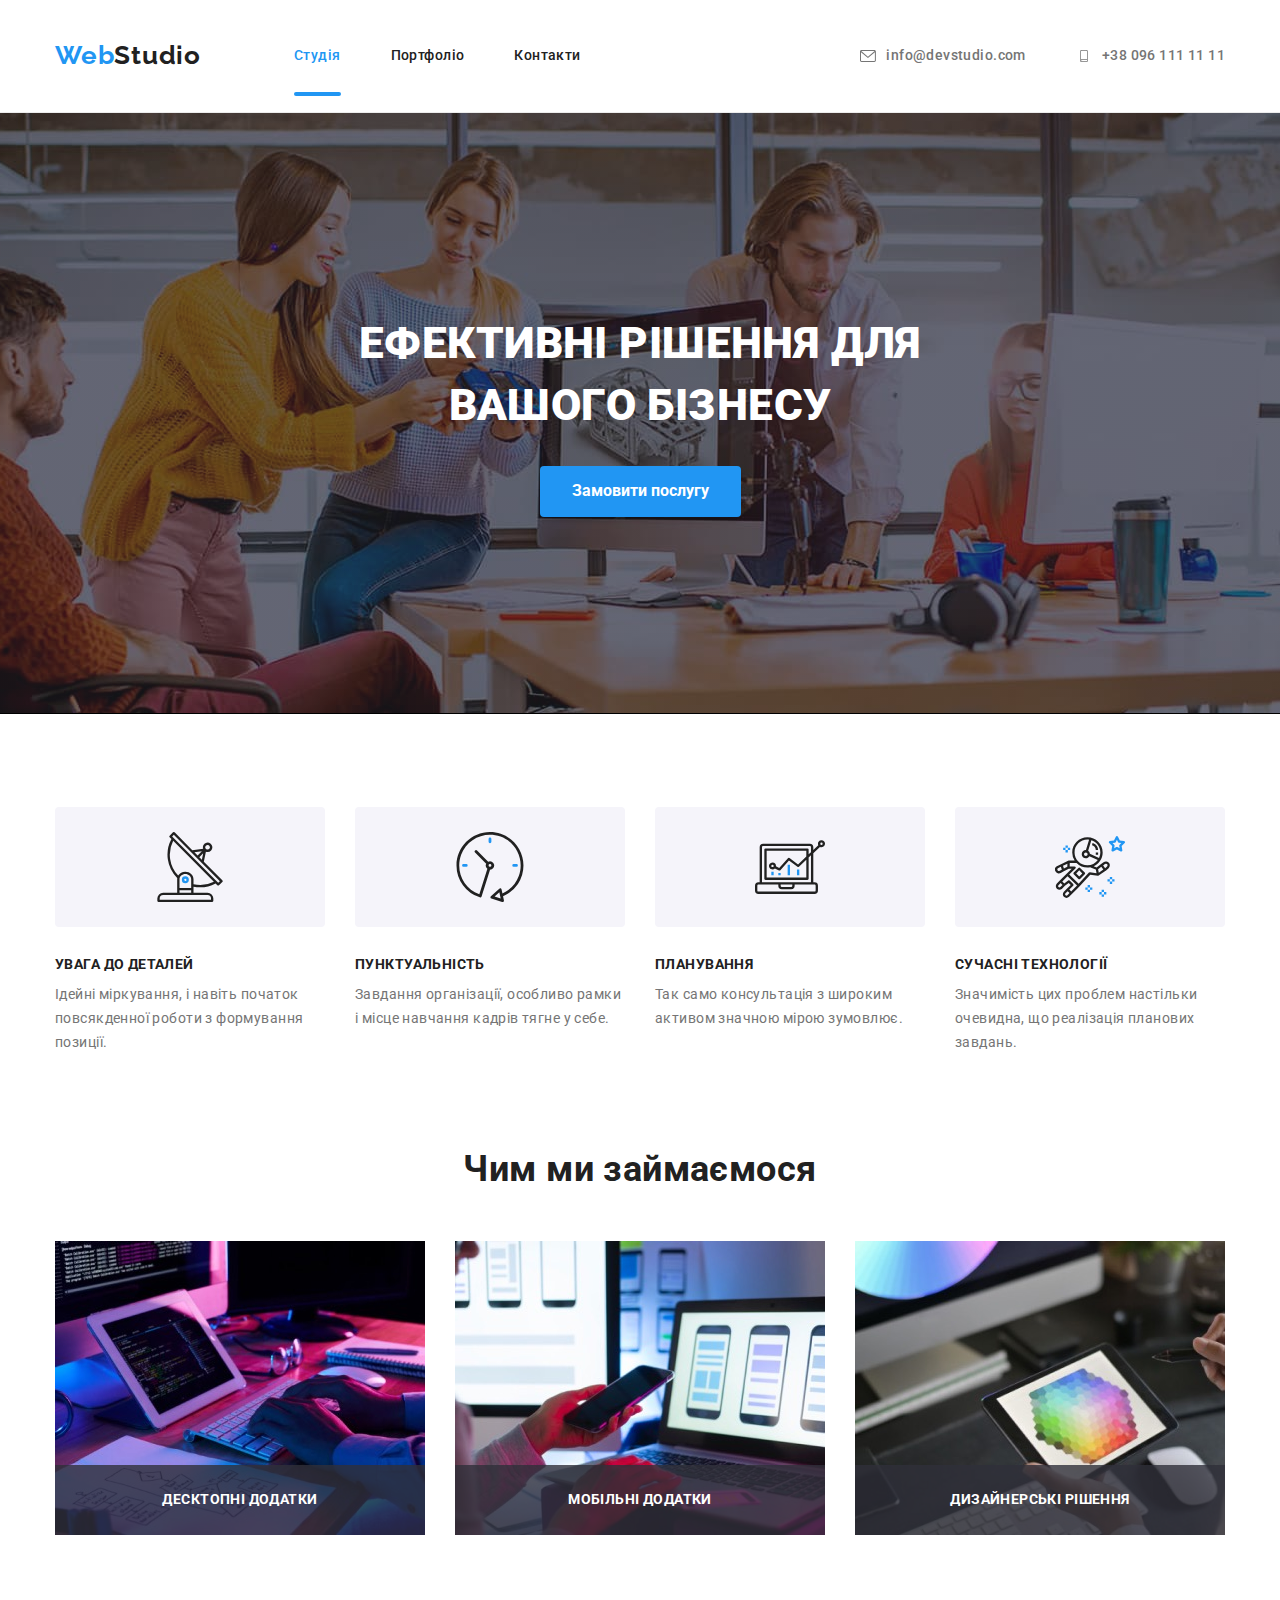
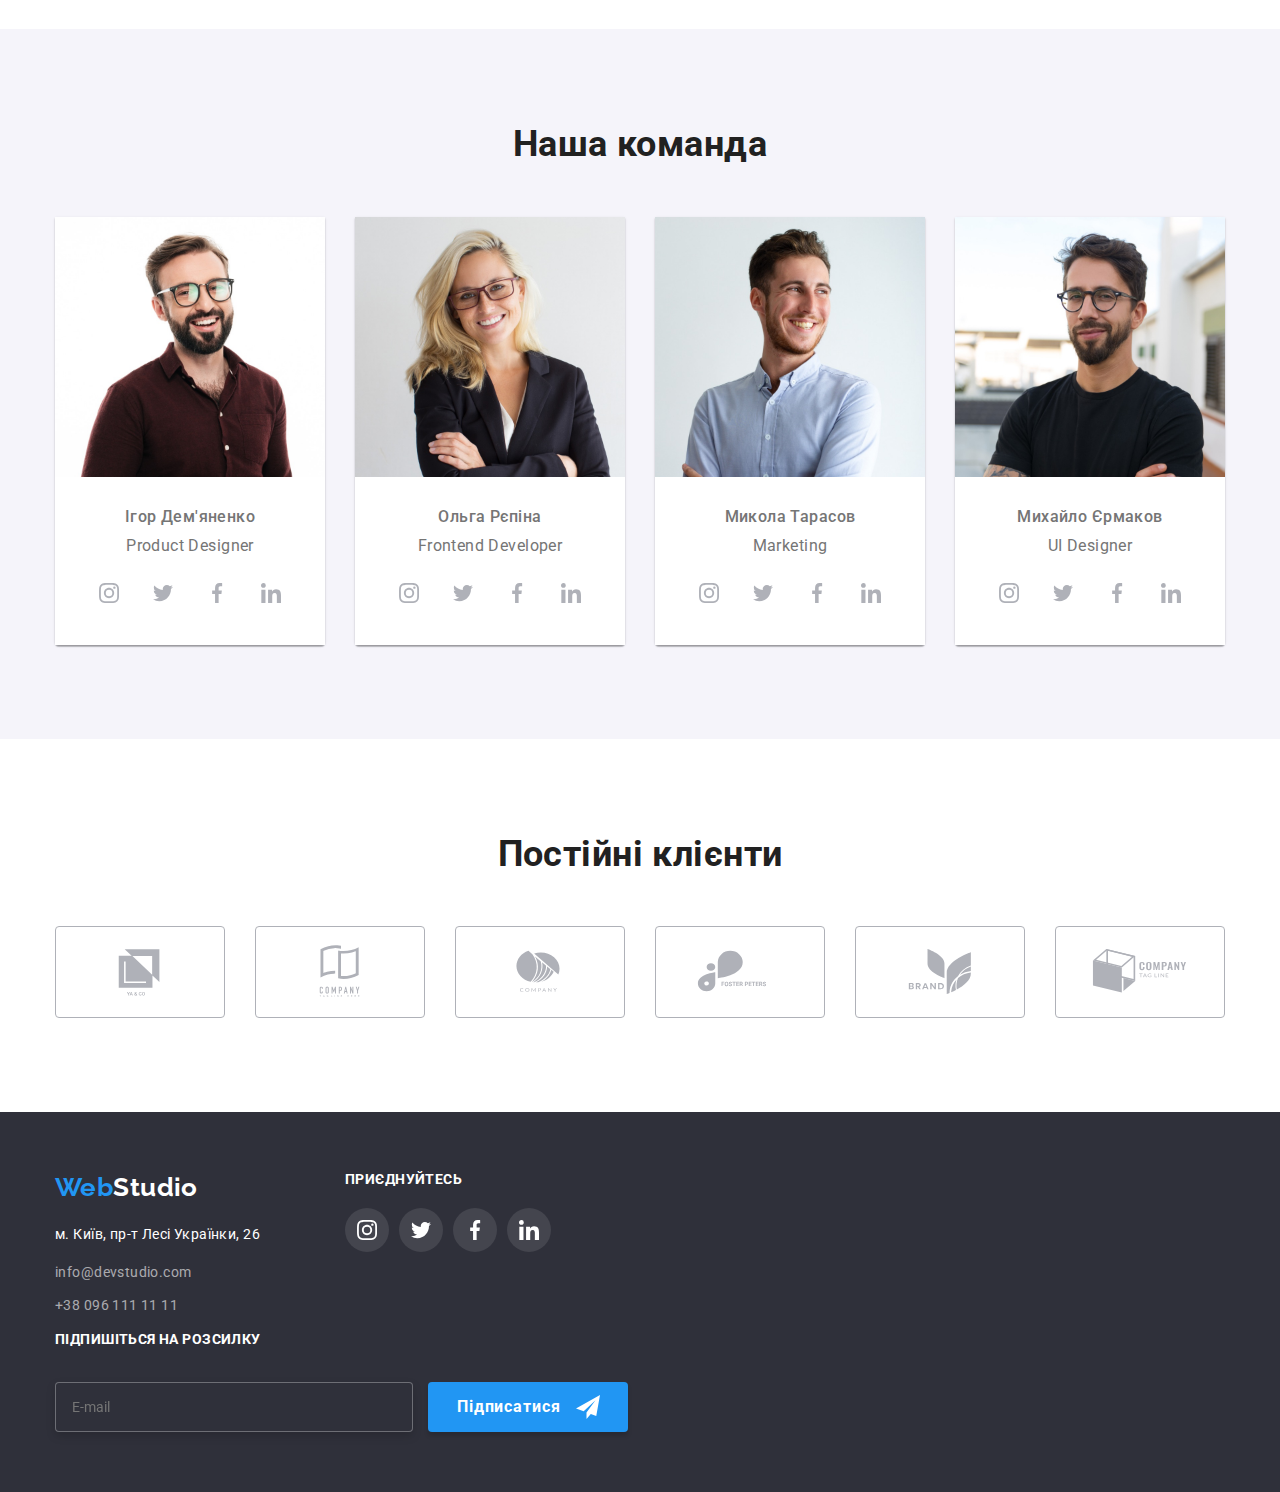
==== commit 55e764fb: "hw8" ====
--- a/index.html
+++ b/index.html
@@ -464,6 +464,7 @@
 
     <footer class="footer-block">
       <div class="container">
+        <div class="infoicons">
         <div class="footer-info">
           <a href="./index.html" class="footer__logo">
             <span class="accent">Web</span>Studio</a
@@ -514,6 +515,7 @@
             </li>
           </ul>
         </div>
+      </div>
 
         <form class="form">
           <h3 class="sub-text">Підпишіться на розсилку</h3>
--- a/css/main.min.css
+++ b/css/main.min.css
@@ -1 +1 @@
-:root{--primary-text-color: #757575;--secondary-text-color: #212121;--title-text-color: #ffffff;--accent-color: #2196f3;--secondary-button-color: #f5f4fa;--background-color-main: #2f303a;--main-font: Roboto, sans-serif;--secondary-font: Raleway, sans-serif}.visually-hidden{position:absolute;width:1px;height:1px;margin:-1px;border:0;padding:0;white-space:nowrap;clip-path:inset(100%);clip:rect(0 0 0 0);overflow:hidden}html{box-sizing:border-box}body{color:var(--primary-text-color);background-color:var(--title-text-color);font-family:Roboto,sans-serif;font-size:14px;letter-spacing:.03em}img{display:block;max-width:100%;height:auto}.image{display:block}.section{padding-top:94px;padding-bottom:94px}.link{text-decoration:none}.container{padding-left:15px;padding-right:15px}@media screen and (min-width: 480px){.container{width:480px;margin-left:auto;margin-right:auto}}@media screen and (min-width: 768px){.container{width:768px}}@media screen and (min-width: 1200px){.container{width:1200px}}.hero{background-color:var(--background-color-main);padding-top:200px;padding-bottom:200px;margin:0 auto}.hero.overlay{max-width:1600px;height:600px;outline:1px solid #000;margin-left:auto;margin-right:auto;background-image:linear-gradient(rgba(47, 48, 58, 0.4), rgba(47, 48, 58, 0.4)),url("../images/Img-backgr.jpg");background-size:cover;background-repeat:no-repeat;background-position:center}@media screen and (min-device-pixel-ratio: 2),screen and (min-resolution: 192dpi),screen and (min-resolution: 2dppx){.hero.overlay .hero.overlay{background-image:url("../images/Headerimg@2x.jpg")}}.button.primary{color:var(--title-text-color);background-color:var(--accent-color);font-weight:700;font-size:16px;line-height:1.9;margin:0 auto;display:block;cursor:pointer;vertical-align:middle;padding-top:10px;padding-bottom:10px;padding-left:32px;padding-right:32px;border:none;box-shadow:0px 4px 4px rgba(0,0,0,.15);border-radius:4px}.modal-close-btn{position:absolute;top:8px;right:8px;display:flex;justify-content:center;align-items:center;width:30px;height:30px;border-radius:50%;background:#fff;border:1px solid rgba(0,0,0,.1);padding:0;cursor:pointer}.modal-close-btn:hover svg.modal-close-icon,.modal-close-btn:focus svg.modal-close-icon{fill:#2196f3}.modal-close-icon{width:18px;height:18px;fill:#000;padding:0;vertical-align:middle;transition:fill 250ms cubic-bezier(0.4, 0, 0.2, 1)}.social-list-link{display:flex;align-items:center;justify-content:center;width:44px;height:44px;background-color:#fff;border-radius:50%;transition:background-color 250ms cubic-bezier(0.4, 0, 0.2, 1)}.social-list-link:hover,.social-list-link:focus{background-color:#2196f3}.social-list-icon{fill:#afb1b8}.social-list-item{display:block;margin-right:10px;max-width:480px}.social-list-item:last-child{margin:0}a svg.social-list-icon{transition:fill 250ms cubic-bezier(0.4, 0, 0.2, 1)}a:hover svg.social-list-icon,a:focus svg.social-list-icon{fill:#fff}.social-list{display:flex;justify-content:center;padding-left:0;margin:0}.hero__title{color:var(--title-text-color);font-size:44px;line-height:1.4;font-weight:900;max-width:696px;margin:0 auto;text-align:center;margin-bottom:30px}.backdrop{position:fixed;top:0;left:0;width:100vw;height:100vh;background-color:rgba(0,0,0,.2);transition:visibility 250ms cubic-bezier(0.4, 0, 0.2, 1),opacity 250ms cubic-bezier(0.4, 0, 0.2, 1)}.backdrop.is-hidden{opacity:0;pointer-events:none;visibility:hidden}.modal{position:absolute;width:528px;height:581px;left:50%;top:50%;transform:translate(-50%, -50%) scale(1);background:#fff;box-shadow:0px 1px 3px rgba(0,0,0,.12),0px 1px 1px rgba(0,0,0,.14),0px 2px 1px rgba(0,0,0,.2);border-radius:4px;padding:40px;transition:transform 250ms cubic-bezier(0.4, 0, 0.2, 1)}.backdrop.is-hidden .modal{transform:translate(-50%, -50%) scale(0.6)}.title-modal-form{margin:0;font-family:"Roboto";font-weight:700;font-size:20px;line-height:1.15;text-align:center;letter-spacing:.03em;color:#212121}.data{font-family:"Roboto";font-size:12px;line-height:1.16;letter-spacing:.01em;color:#757575;margin-bottom:4px}.comment{width:100%;height:120px;margin-top:4px;padding:12px 16px;resize:none;border:1px solid rgba(33,33,33,.2);border-radius:4px;font-family:"Roboto";font-size:12px;line-height:1.16;letter-spacing:.01em;color:rgba(117,117,117,.5);color:#000}.comment:focus{border-color:var(--accent-color);transition:border-color 250ms cubic-bezier(0.4, 0, 0.2, 1);outline:none}.header__container{display:flex;justify-content:space-between;align-items:center}.contacts{display:none}.header{padding-top:16px;padding-bottom:16px;position:relative}.header{border-bottom:1px solid #ececec}.container .header__container{display:flex;align-items:center;height:80px}.header__logo{color:var(--secondary-text-color);font-weight:700;font-size:26px;line-height:1.2;font-family:"Raleway",sans-serif;text-decoration:none}.header__logo.link{font-weight:700;font-size:26px;line-height:1.2;letter-spacing:.03em;color:var(--secondary-text-color);text-decoration:none}.header__menu{display:flex;align-items:center}.header__link .link{display:flex}.list{list-style:none;padding-left:0;gap:30px;padding:0;margin-left:0;margin:0}.contacts.list .mail{margin-right:50px}.accent{color:var(--accent-color)}.contacts__icon{fill:#757575;padding:0;margin-right:10px;vertical-align:middle}a svg.contacts__icon{transition:fill 250ms cubic-bezier(0.4, 0, 0.2, 1)}a:hover svg.contacts__icon,a:focus svg.contacts__icon{fill:#2196f3}.contacts__info{display:flex;color:var(--primary-text-color);font-weight:500;font-size:14px;line-height:1.14;text-decoration:none;list-style:none;flex-wrap:wrap;padding-left:auto;padding-right:10px;padding:0;margin:0 0 0 auto;align-items:center;justify-content:center;transition:color 250ms cubic-bezier(0.4, 0, 0.2, 1)}.contacts__info:hover,.contacts__info:focus{color:var(--accent-color)}@media screen and (max-width: 767px){.contacts__info{display:none}}.contacts{display:flex;color:var(--primary-text-color);font-weight:500;font-size:14px;line-height:1.14;text-decoration:none;list-style:none;flex-wrap:wrap;padding-left:auto;gap:50px;padding:0;margin:0 0 0 auto}@media screen and (max-width: 767px){.contacts{display:none}}.contact-form-field{display:block;margin-bottom:10px}.contact-form-input{width:100%;height:40px;border:1px solid rgba(33,33,33,.2);border-radius:4px;padding-left:42px;transform:border-color 250ms cubic-bezier(0.4, 0, 0.2, 1)}.contact-form-input:focus{border-color:var(--accent-color);outline:none}.contact-form-input-wrapper{position:relative;display:block;margin-top:4px}.contact-form-icon{position:absolute;top:50%;left:0;fill:#212121;padding:0;margin-left:12px;transform:translateY(-50%);transition:fill 250ms cubic-bezier(0.4, 0, 0.2, 1)}.contact-form-input:focus+.contact-form-icon{fill:var(--accent-color)}.contact-form-submit-btn{width:200px;height:50px;left:700px;top:713px;padding:10px 52px;background:#188ce8;box-shadow:0px 4px 4px rgba(0,0,0,.15);border-radius:4px;border:none;cursor:pointer;font-family:"Roboto";font-weight:700;font-size:16px;line-height:1.8;display:block;margin:0 auto;align-items:center;text-align:center;letter-spacing:.06em;color:#fff;margin-top:30px}.contact-form-submit-btn:hover,.contact-form-submit-btn:focus{transition:box-shadow 250ms cubic-bezier(0.4, 0, 0.2, 1)}.contact-form-checkbox-label{display:flex;align-items:center;font-family:"Roboto";font-size:14px;line-height:1.7;letter-spacing:.03em;color:#757575;background-color:#fff}.contact-form-checkbox{margin-bottom:10px;border:2px solid #212121;color:var(--accent-color)}.contact-form-checkbox:checked{background-color:var(--accent-color)}.contact-form-checkbox:checked{background-color:#2196f3;outline-offset:2px}.contact-checkbox{margin-left:13px}.checkbox-link{color:#2196f3}.check-icon{display:flex;align-items:center;justify-content:center;fill:#fff;padding:0;vertical-align:middle;cursor:pointer;width:15px;height:16px}.black-border{display:flex;border:2px solid #000;border-radius:2px;width:16px;height:15px;margin-right:8.38px;align-items:center;justify-content:center}.contact-form-checkbox:checked+.contact-form-checkbox-label .black-border{background-color:var(--accent-color);border-color:#2196f3;outline-offset:2px}.contact-form-checkbox:focus+.contact-form-checkbox-label .black-border{border-radius:2px;border:2px solid #2196f3}.duty__list{list-style:none;display:flex;flex-wrap:wrap;padding-left:0;margin-right:30px;padding:0;margin-left:0;margin:0;gap:30px}.duty__item{width:270px}@media screen and (max-width: 767px){.duty__item{width:450px}}.duty__link{display:flex;align-items:center;justify-content:center;width:270px;height:120px;margin-bottom:30px;background-color:#f5f4fa;border-radius:4px}@media screen and (max-width: 767px){.duty__link{width:450px}}.duty__title{color:var(--secondary-text-color);font-weight:700;font-size:14px;line-height:1.14;margin-bottom:10px;margin-top:0}@media screen and (max-width: 767px){.duty__title{text-align:center}}.duty__text{font-size:14px;line-height:1.7;margin:0}.header__link{color:var(--secondary-text-color);font-weight:500;font-size:14px;line-height:1.14;text-decoration:none;display:flex;align-items:center;margin-left:93px;transition:color 250ms cubic-bezier(0.4, 0, 0.2, 1)}.header__link:hover,.header__link:focus{color:var(--accent-color)}@media screen and (max-width: 767px){.header__link{display:none}}.header__link .item{margin-right:50px;padding-top:32px;padding-bottom:32px}.header__link .item:last-child{margin:0}.header__link .item:not(:last-child){margin-right:50px}.header__link.list{color:var(--secondary-text-color);font-weight:500;font-size:14px;line-height:1.14;text-decoration:none;gap:50px}.header__link .link{display:block;color:var(--accent-color);text-decoration:none;padding-top:32px;padding-bottom:32px;transition:color 250ms cubic-bezier(0.4, 0, 0.2, 1)}.header__link .link:hover,.header__link .link:focus{color:var(--primary-text-color)}.header__link .link.current{position:relative;color:var(--accent-color)}.header__link .link.current::after{content:"";position:absolute;width:100%;height:4px;background-color:var(--accent-color);bottom:0;left:0;border-radius:2px}.gallery{max-width:370px}@media screen and (min-width: 768px){.gallery{width:calc((100% - 30px)/2)}}@media screen and (min-width: 1200px){.gallery{width:calc((100% - 60px)/3)}}.gallerylist{list-style:none;padding:0;margin-left:0;margin:0;display:flex;flex-wrap:wrap;padding-left:0;gap:30px}.link-sdw{text-decoration:none;display:block;transition:box-shadow 250ms cubic-bezier(0.4, 0, 0.2, 1)}.link-sdw:hover{box-shadow:0px 1px 1px rgba(0,0,0,.12),0px 4px 4px rgba(0,0,0,.06),1px 4px 6px rgba(0,0,0,.16)}.portfolio-animation{position:relative;overflow:hidden;transition:transform 250ms cubic-bezier(0.4, 0, 0.2, 1)}.blue-text{position:absolute;margin:0;padding-top:63px;padding-bottom:63px;padding-left:24px;padding-right:24px;background-color:rgba(33,150,243,.9);width:370px;height:294px;font-family:"Roboto";font-style:normal;font-size:18px;line-height:1.6;letter-spacing:.03em;color:#fff;transition:transform 250ms ease}.portfolio-animation:hover .blue-text{transform:translateY(-100%)}.link-sdw:hover .blue-text,.link-sdw:focus .blue-text{transform:translateY(-100%)}.image-blue{display:block;position:relative}.info-name{padding-left:24px;padding-right:24px;padding-top:20px;padding-bottom:20px;border-bottom:1px solid #eee;border-left:1px solid #eee;border-right:1px solid #eee}.title-name{color:var(--secondary-text-color);font-weight:700;font-size:18px;line-height:2;text-decoration:none;margin-bottom:4px;margin-top:0}.discr{color:var(--primary-text-color);font-size:16px;line-height:1.9;text-decoration:none;margin-top:0;margin-bottom:0}.button-list{list-style:none;display:flex;flex-wrap:wrap;gap:8px;padding:0;justify-content:center;margin:0;margin-bottom:50px}.button.secondary{background-color:var(--secondary-button-color);font-weight:500;font-size:16px;line-height:1.6;cursor:pointer;padding-top:6px;padding-bottom:6px;padding-left:22px;padding-right:22px;border:none;border-radius:4px;transition:box-shadow 250ms cubic-bezier(0.4, 0, 0.2, 1),background-color 250ms cubic-bezier(0.4, 0, 0.2, 1),color 250ms cubic-bezier(0.4, 0, 0.2, 1)}.button.secondary:hover,.button.secondary:focus{box-shadow:0px 3px 1px rgba(0,0,0,.1),0px 1px 2px rgba(0,0,0,.08),0px 2px 2px rgba(0,0,0,.12);border-radius:4px;color:var(--title-text-color);background-color:var(--accent-color)}.button.secondary.blue{background-color:var(--accent-color);color:var(--title-text-color);padding-top:6px;padding-bottom:6px;padding-left:25px;padding-right:25px;transition:box-shadow 250ms cubic-bezier(0.4, 0, 0.2, 1)}.button.secondary.blue:hover,.button.secondary.blue:focus{box-shadow:0px 3px 1px rgba(0,0,0,.1),0px 1px 2px rgba(0,0,0,.08),0px 2px 2px rgba(0,0,0,.12);border-radius:4px}.section-work{padding-bottom:94px}@media screen and (max-width: 1199px){.section-work{display:none}}.section-title{color:var(--secondary-text-color);font-weight:700;font-size:36px;line-height:1.2;text-align:center;margin-bottom:50px;margin-top:0}@media screen and (max-width: 767px){.section-title{margin-bottom:30px;text-align:center}}@media screen and (min-width: 768px)and (max-width: 1199px){.section-title{font-size:28px;line-height:1.17;margin-bottom:30px}}.thumb{position:relative}.pic-text{position:absolute;padding-top:27px;padding-bottom:27px;margin:0;bottom:0;left:0;width:100%;height:70px;background-color:rgba(47,48,58,.8);font-family:"Roboto";font-weight:700;font-size:14px;line-height:1.14;text-align:center;letter-spacing:.03em;text-transform:uppercase;color:#fff}.block.secondary{background-color:var(--secondary-button-color)}.item-shadow{box-shadow:0px 1px 3px rgba(0,0,0,.12),0px 1px 1px rgba(0,0,0,.14),0px 2px 1px rgba(0,0,0,.2);border-radius:0px 0px 4px 4px}@media screen and (min-width: 768px)and (max-width: 1199px){.item-shadow{flex-basis:calc((100% - 30px)/2)}}@media screen and (min-width: 1200px){.item-shadow{max-width:270px}}.names{padding-top:30px;padding-bottom:30px;background-color:#fff}.person{text-align:center;font-weight:500;font-size:16px;line-height:1.2;margin-bottom:10px;margin-top:0}.prof{text-align:center;font-size:16px;line-height:1.2;margin-top:0;margin-bottom:16px}.client-link{display:flex;justify-content:center;align-items:center;width:100%;height:100%;color:#afb1b8;border:1px solid #afb1b8;border-radius:4px;background-color:#fff;margin:0;transition:border-color 250ms cubic-bezier(0.4, 0, 0.2, 1)}.client-link:hover{border:1px solid #2196f3;border-radius:4px}.client-list-item{height:92px;flex-basis:calc((100% - 30px)/2)}@media screen and (min-width: 768px){.client-list-item{flex-basis:calc((100% - 60px)/3)}}@media screen and (min-width: 1200px){.client-list-item{flex-basis:calc((100% - 150px)/6)}}a svg.client-icon{transition:fill 250ms cubic-bezier(0.4, 0, 0.2, 1)}.client-icon{fill:currentColor}.client-icon:hover svg{fill:#2196f3}a:hover svg.client-icon,a:focus svg.client-icon{fill:#2196f3}.client-list-icons{list-style:none;display:flex;flex-wrap:wrap;padding-left:0;margin:0;gap:30px}.container.clients{display:block}.footer__logo{font-family:Raleway;color:var(--title-text-color);font-weight:700;font-size:26px;line-height:1.2;text-decoration:none}.adres{margin-top:0;margin-bottom:0}.email{margin-bottom:9px}.contacts__footer{font-size:14px;line-height:1.7;letter-spacing:.03em;color:rgba(255,255,255,.6);list-style:none;padding-left:0;padding:0;margin-bottom:0;text-decoration:none}.footer-list{list-style:none;padding-left:0;padding:0;margin-bottom:0}.footer-icons{text-align:center}@media screen and (max-width: 767px){.footer-icons{margin-bottom:60px}}@media screen and (min-width: 1200px){.footer-icons{margin-left:85px;text-align:left}}.footer-social-list-link{display:flex;align-items:center;justify-content:center;width:44px;height:44px;background-color:rgba(255,255,255,.1);border-radius:50%;transition:background-color 250ms cubic-bezier(0.4, 0, 0.2, 1)}.footer-social-list-link:hover,.footer-social-list-link:focus{background-color:#2196f3}.footer-social-list-icon{fill:#fff}.form{margin-left:auto}@media screen and (max-width: 1199px){.form{text-align:center}}@media screen and (min-width: 1200px){.form{margin-left:auto}}.form input{margin:0;width:358px;height:50px;border:1px solid rgba(255,255,255,.3);filter:drop-shadow(0px 4px 4px rgba(0, 0, 0, 0.15));border-radius:4px;background:#2f303a;padding-left:16px}.subcribe-input{transform:border-color 250 ms cubic-bezier(0.4, 0, 0.2, 1);color:#fff}.subcribe-input:focus{border-color:var(--title-text-color);outline:none}.sub-text{font-family:"Roboto";font-weight:700;font-size:14px;line-height:1.14;letter-spacing:.03em;text-transform:uppercase;color:#fff}.btn-submit{width:200px;height:50px;left:1213px;top:1757px;font-family:"Roboto";font-weight:700;font-size:16px;line-height:1.9;align-items:center;text-align:center;letter-spacing:.06em;color:#fff;background:#2196f3;box-shadow:0px 4px 4px rgba(0,0,0,.15);border-radius:4px;border:none;margin-left:12px;padding:0;margin-top:20px}.btn-sub-icon{width:24px;height:24px;fill:#fff;margin-left:10px;padding:0;vertical-align:middle}footer .container{align-items:baseline}@media screen and (min-width: 768px){footer .container{display:flex;gap:70px;align-items:baseline}}.footer-block{background-color:var(--background-color-main);padding-top:60px;padding-bottom:60px}.footer{color:var(--title-text-color);font-style:normal;font-size:14px;line-height:1.7;text-decoration:none;margin-top:20px}.footer-info{text-align:center}@media screen and (max-width: 767px){.footer-info{margin-bottom:60px}}@media screen and (min-width: 1200px){.footer-info{text-align:left}}.footer-list{list-style:none}.footer-links-title{color:var(--title-text-color);font-weight:700;font-size:14px;line-height:1.14;margin-bottom:20px;margin-top:0;padding-right:0}.mobile-menu{padding:0;margin:0;list-style:none}@media screen and (min-width: 768px){.mobile-menu{display:none}}.mob-menu{margin-bottom:48px}.mobile-menu__list{font-family:Roboto;list-style:none;margin-bottom:32px}.mobile-menu__soclink{display:block;font-family:var(--main-font);font-weight:500;font-size:18px;line-height:1.2;text-decoration:none;list-style:none;color:#2196f3}.mobile-menu__socials{display:flex;gap:10px;flex-wrap:wrap;font-size:18px;list-style:none;padding-left:0}.mobile-menu__item:not(:last-child){display:flex;gap:10px}.mobile-menu__item:not(:last-child)::after{content:"";display:block;height:100%;width:1px;background-color:rgba(33,33,33,.2)}.mobile-menu__link{display:block;text-decoration:none;list-style:none;font-family:var(--main-font);font-size:40px;line-height:1.15;font-weight:500;line-height:1.2;color:#212121;margin-bottom:32px;transition:color 250ms cubic-bezier(0.4, 0, 0.2, 1)}.mobile-menu__link:hover,.mobile-menu__link:focus{color:#2196f3}.mobile-contacts{list-style:none;padding-left:0;margin-bottom:64px}.mob-contacts{margin-bottom:32px}.mobile-contacts__mail{font-family:var(--main-font);font-size:24px;line-height:1.17;color:#757575;text-decoration:none;margin-bottom:64px}.mobile-contacts__tel{font-family:var(--main-font);font-size:24px;line-height:1.17;color:#2196f3;text-decoration:none;margin-bottom:32px}.menu-toggle{min-width:40px;min-height:40px;display:flex;align-items:center;justify-content:center;background-color:rgba(0,0,0,0);border:none;border-radius:50%;padding:0;margin:0;line-height:0;cursor:pointer;outline:none;color:#000}@media screen and (min-width: 768px){.menu-toggle{display:none}}.menu-toggle__icon{fill:#212121;transition:fill 250ms cubic-bezier(0.4, 0, 0.2, 1)}.menu-toggle__icon:hover,.menu-toggle__icon:focus{fill:#2196f3}.menu-container .menu-toggle{position:absolute;top:16px;right:16px;color:#212121;transition:color 250ms cubic-bezier(0.4, 0, 0.2, 1)}.menu-container .menu-toggle:hover,.menu-container .menu-toggle:focus{color:#2196f3}.mobile-menu__close-btn{position:absolute;top:10px;right:15px;background:rgba(0,0,0,0);border:none;padding:0;line-height:0}@media screen and (min-width: 768px){.mobile-menu__close-btn{display:none}}.menu-container{display:flex;flex-direction:column;justify-content:space-between;position:fixed;top:0;left:0;width:100vw;height:100vh;padding:32px;background-color:#fff;z-index:999;transform:translateX(100%);transition:transform 250ms ease-in-out}.menu-container.is-open{transform:translateX(0)}/*# sourceMappingURL=main.min.css.map */+:root{--primary-text-color: #757575;--secondary-text-color: #212121;--title-text-color: #ffffff;--accent-color: #2196f3;--secondary-button-color: #f5f4fa;--background-color-main: #2f303a;--main-font: Roboto, sans-serif;--secondary-font: Raleway, sans-serif}.visually-hidden{position:absolute;width:1px;height:1px;margin:-1px;border:0;padding:0;white-space:nowrap;clip-path:inset(100%);clip:rect(0 0 0 0);overflow:hidden}html{box-sizing:border-box}body{color:var(--primary-text-color);background-color:var(--title-text-color);font-family:Roboto,sans-serif;font-size:14px;letter-spacing:.03em}img{display:block;max-width:100%;height:auto}.image{display:block}.section{padding-top:94px;padding-bottom:94px}.link{text-decoration:none}.container{padding-left:15px;padding-right:15px}@media screen and (min-width: 480px){.container{width:480px;margin-left:auto;margin-right:auto}}@media screen and (min-width: 768px){.container{width:768px}}@media screen and (min-width: 1200px){.container{width:1200px}}.hero{background-color:var(--background-color-main);padding-top:200px;padding-bottom:200px;margin:0 auto}.hero.overlay{max-width:1600px;height:600px;outline:1px solid #000;margin-left:auto;margin-right:auto;background-image:linear-gradient(rgba(47, 48, 58, 0.4), rgba(47, 48, 58, 0.4)),url("../images/Img-backgr.jpg");background-size:cover;background-repeat:no-repeat;background-position:center}@media screen and (min-device-pixel-ratio: 2),screen and (min-resolution: 192dpi),screen and (min-resolution: 2dppx){.hero.overlay .hero.overlay{background-image:url("../images/Headerimg@2x.jpg")}}.button.primary{color:var(--title-text-color);background-color:var(--accent-color);font-weight:700;font-size:16px;line-height:1.9;margin:0 auto;display:block;cursor:pointer;vertical-align:middle;padding-top:10px;padding-bottom:10px;padding-left:32px;padding-right:32px;border:none;box-shadow:0px 4px 4px rgba(0,0,0,.15);border-radius:4px}.modal-close-btn{position:absolute;top:8px;right:8px;display:flex;justify-content:center;align-items:center;width:30px;height:30px;border-radius:50%;background:#fff;border:1px solid rgba(0,0,0,.1);padding:0;cursor:pointer}.modal-close-btn:hover svg.modal-close-icon,.modal-close-btn:focus svg.modal-close-icon{fill:#2196f3}.modal-close-icon{width:18px;height:18px;fill:#000;padding:0;vertical-align:middle;transition:fill 250ms cubic-bezier(0.4, 0, 0.2, 1)}.social-list-link{display:flex;align-items:center;justify-content:center;width:44px;height:44px;background-color:#fff;border-radius:50%;transition:background-color 250ms cubic-bezier(0.4, 0, 0.2, 1)}.social-list-link:hover,.social-list-link:focus{background-color:#2196f3}.social-list-icon{fill:#afb1b8}.social-list-item{display:block;margin-right:10px;max-width:480px}.social-list-item:last-child{margin:0}a svg.social-list-icon{transition:fill 250ms cubic-bezier(0.4, 0, 0.2, 1)}a:hover svg.social-list-icon,a:focus svg.social-list-icon{fill:#fff}.social-list{display:flex;justify-content:center;padding-left:0;margin:0}.hero__title{color:var(--title-text-color);font-size:44px;line-height:1.4;font-weight:900;max-width:696px;margin:0 auto;text-align:center;margin-bottom:30px}.backdrop{position:fixed;top:0;left:0;width:100vw;height:100vh;background-color:rgba(0,0,0,.2);transition:visibility 250ms cubic-bezier(0.4, 0, 0.2, 1),opacity 250ms cubic-bezier(0.4, 0, 0.2, 1)}.backdrop.is-hidden{opacity:0;pointer-events:none;visibility:hidden}.modal{position:absolute;width:528px;height:581px;left:50%;top:50%;transform:translate(-50%, -50%) scale(1);background:#fff;box-shadow:0px 1px 3px rgba(0,0,0,.12),0px 1px 1px rgba(0,0,0,.14),0px 2px 1px rgba(0,0,0,.2);border-radius:4px;padding:40px;transition:transform 250ms cubic-bezier(0.4, 0, 0.2, 1)}.backdrop.is-hidden .modal{transform:translate(-50%, -50%) scale(0.6)}.title-modal-form{margin:0;font-family:"Roboto";font-weight:700;font-size:20px;line-height:1.15;text-align:center;letter-spacing:.03em;color:#212121}.data{font-family:"Roboto";font-size:12px;line-height:1.16;letter-spacing:.01em;color:#757575;margin-bottom:4px}.comment{width:100%;height:120px;margin-top:4px;padding:12px 16px;resize:none;border:1px solid rgba(33,33,33,.2);border-radius:4px;font-family:"Roboto";font-size:12px;line-height:1.16;letter-spacing:.01em;color:rgba(117,117,117,.5);color:#000}.comment:focus{border-color:var(--accent-color);transition:border-color 250ms cubic-bezier(0.4, 0, 0.2, 1);outline:none}.header__container{display:flex;justify-content:space-between;align-items:center}.header{padding-top:16px;padding-bottom:16px;position:relative}.header{border-bottom:1px solid #ececec}.container .header__container{display:flex;align-items:center;height:80px}.header__logo{color:var(--secondary-text-color);font-weight:700;font-size:26px;line-height:1.2;font-family:"Raleway",sans-serif;text-decoration:none}.header__logo.link{font-weight:700;font-size:26px;line-height:1.2;letter-spacing:.03em;color:var(--secondary-text-color);text-decoration:none}.header__menu{display:flex;align-items:center}.header__link .link{display:flex}.list{list-style:none;padding-left:0;gap:30px;padding:0;margin-left:0;margin:0}.contacts.list .mail{margin-right:50px}.accent{color:var(--accent-color)}.contacts__icon{fill:#757575;padding:0;margin-right:10px;vertical-align:middle}a svg.contacts__icon{transition:fill 250ms cubic-bezier(0.4, 0, 0.2, 1)}a:hover svg.contacts__icon,a:focus svg.contacts__icon{fill:#2196f3}.contacts__info{display:flex;color:var(--primary-text-color);font-weight:500;font-size:14px;line-height:1.14;text-decoration:none;list-style:none;flex-wrap:wrap;padding-left:auto;padding-right:10px;padding:0;margin:0 0 0 auto;align-items:center;justify-content:center;transition:color 250ms cubic-bezier(0.4, 0, 0.2, 1)}.contacts__info:hover,.contacts__info:focus{color:var(--accent-color)}@media screen and (max-width: 767px){.contacts__info{display:none}}.contacts{display:flex;color:var(--primary-text-color);font-weight:500;font-size:14px;line-height:1.14;text-decoration:none;list-style:none;flex-wrap:wrap;padding-left:auto;gap:50px;padding:0;margin:0 0 0 auto}@media screen and (max-width: 767px){.contacts{display:none}}@media screen and (min-width: 768px){.contacts{list-style:none;margin-left:auto;line-height:1.17;font-size:12px}}.contact-form-field{display:block;margin-bottom:10px}.contact-form-input{width:100%;height:40px;border:1px solid rgba(33,33,33,.2);border-radius:4px;padding-left:42px;transform:border-color 250ms cubic-bezier(0.4, 0, 0.2, 1)}.contact-form-input:focus{border-color:var(--accent-color);outline:none}.contact-form-input-wrapper{position:relative;display:block;margin-top:4px}.contact-form-icon{position:absolute;top:50%;left:0;fill:#212121;padding:0;margin-left:12px;transform:translateY(-50%);transition:fill 250ms cubic-bezier(0.4, 0, 0.2, 1)}.contact-form-input:focus+.contact-form-icon{fill:var(--accent-color)}.contact-form-submit-btn{width:200px;height:50px;left:700px;top:713px;padding:10px 52px;background:#188ce8;box-shadow:0px 4px 4px rgba(0,0,0,.15);border-radius:4px;border:none;cursor:pointer;font-family:"Roboto";font-weight:700;font-size:16px;line-height:1.8;display:block;margin:0 auto;align-items:center;text-align:center;letter-spacing:.06em;color:#fff;margin-top:30px}.contact-form-submit-btn:hover,.contact-form-submit-btn:focus{transition:box-shadow 250ms cubic-bezier(0.4, 0, 0.2, 1)}.contact-form-checkbox-label{display:flex;align-items:center;font-family:"Roboto";font-size:14px;line-height:1.7;letter-spacing:.03em;color:#757575;background-color:#fff}.contact-form-checkbox{margin-bottom:10px;border:2px solid #212121;color:var(--accent-color)}.contact-form-checkbox:checked{background-color:var(--accent-color)}.contact-form-checkbox:checked{background-color:#2196f3;outline-offset:2px}.contact-checkbox{margin-left:13px}.checkbox-link{color:#2196f3}.check-icon{display:flex;align-items:center;justify-content:center;fill:#fff;padding:0;vertical-align:middle;cursor:pointer;width:15px;height:16px}.black-border{display:flex;border:2px solid #000;border-radius:2px;width:16px;height:15px;margin-right:8.38px;align-items:center;justify-content:center}.contact-form-checkbox:checked+.contact-form-checkbox-label .black-border{background-color:var(--accent-color);border-color:#2196f3;outline-offset:2px}.contact-form-checkbox:focus+.contact-form-checkbox-label .black-border{border-radius:2px;border:2px solid #2196f3}.duty__list{list-style:none;display:flex;flex-wrap:wrap;padding-left:0;margin-right:30px;padding:0;margin-left:0;margin:0;gap:30px}.duty__item{width:270px}@media screen and (max-width: 767px){.duty__item{width:450px}}.duty__link{display:flex;align-items:center;justify-content:center;width:270px;height:120px;margin-bottom:30px;background-color:#f5f4fa;border-radius:4px}@media screen and (max-width: 767px){.duty__link{width:450px}}.duty__title{color:var(--secondary-text-color);font-weight:700;font-size:14px;line-height:1.14;margin-bottom:10px;margin-top:0}@media screen and (max-width: 767px){.duty__title{text-align:center}}.duty__text{font-size:14px;line-height:1.7;margin:0}.header__link{color:var(--secondary-text-color);font-weight:500;font-size:14px;line-height:1.14;text-decoration:none;display:flex;align-items:center;margin-left:93px;transition:color 250ms cubic-bezier(0.4, 0, 0.2, 1)}.header__link:hover,.header__link:focus{color:var(--accent-color)}@media screen and (max-width: 767px){.header__link{display:none}}.header__link .item{margin-right:50px;padding-top:32px;padding-bottom:32px}.header__link .item:last-child{margin:0}.header__link .item:not(:last-child){margin-right:50px}.header__link.list{color:var(--secondary-text-color);font-weight:500;font-size:14px;line-height:1.14;text-decoration:none;gap:50px}.header__link .link{display:block;color:var(--accent-color);text-decoration:none;padding-top:32px;padding-bottom:32px;transition:color 250ms cubic-bezier(0.4, 0, 0.2, 1)}.header__link .link:hover,.header__link .link:focus{color:var(--primary-text-color)}.header__link .link.current{position:relative;color:var(--accent-color)}.header__link .link.current::after{content:"";position:absolute;width:100%;height:4px;background-color:var(--accent-color);bottom:0;left:0;border-radius:2px}.gallery{max-width:370px}@media screen and (min-width: 768px){.gallery{width:calc((100% - 30px)/2)}}@media screen and (min-width: 1200px){.gallery{width:calc((100% - 60px)/3)}}.gallerylist{list-style:none;padding:0;margin-left:0;margin:0;display:flex;flex-wrap:wrap;padding-left:0;gap:30px}.link-sdw{text-decoration:none;display:block;transition:box-shadow 250ms cubic-bezier(0.4, 0, 0.2, 1)}.link-sdw:hover{box-shadow:0px 1px 1px rgba(0,0,0,.12),0px 4px 4px rgba(0,0,0,.06),1px 4px 6px rgba(0,0,0,.16)}.portfolio-animation{position:relative;overflow:hidden;transition:transform 250ms cubic-bezier(0.4, 0, 0.2, 1)}.blue-text{position:absolute;margin:0;padding-top:63px;padding-bottom:63px;padding-left:24px;padding-right:24px;background-color:rgba(33,150,243,.9);width:370px;height:294px;font-family:"Roboto";font-style:normal;font-size:18px;line-height:1.6;letter-spacing:.03em;color:#fff;transition:transform 250ms ease}.portfolio-animation:hover .blue-text{transform:translateY(-100%)}.link-sdw:hover .blue-text,.link-sdw:focus .blue-text{transform:translateY(-100%)}.image-blue{display:block;position:relative}.info-name{padding-left:24px;padding-right:24px;padding-top:20px;padding-bottom:20px;border-bottom:1px solid #eee;border-left:1px solid #eee;border-right:1px solid #eee}.title-name{color:var(--secondary-text-color);font-weight:700;font-size:18px;line-height:2;text-decoration:none;margin-bottom:4px;margin-top:0}.discr{color:var(--primary-text-color);font-size:16px;line-height:1.9;text-decoration:none;margin-top:0;margin-bottom:0}.button-list{list-style:none;display:flex;flex-wrap:wrap;gap:8px;padding:0;justify-content:center;margin:0;margin-bottom:50px}.button.secondary{background-color:var(--secondary-button-color);font-weight:500;font-size:16px;line-height:1.6;cursor:pointer;padding-top:6px;padding-bottom:6px;padding-left:22px;padding-right:22px;border:none;border-radius:4px;transition:box-shadow 250ms cubic-bezier(0.4, 0, 0.2, 1),background-color 250ms cubic-bezier(0.4, 0, 0.2, 1),color 250ms cubic-bezier(0.4, 0, 0.2, 1)}.button.secondary:hover,.button.secondary:focus{box-shadow:0px 3px 1px rgba(0,0,0,.1),0px 1px 2px rgba(0,0,0,.08),0px 2px 2px rgba(0,0,0,.12);border-radius:4px;color:var(--title-text-color);background-color:var(--accent-color)}.button.secondary.blue{background-color:var(--accent-color);color:var(--title-text-color);padding-top:6px;padding-bottom:6px;padding-left:25px;padding-right:25px;transition:box-shadow 250ms cubic-bezier(0.4, 0, 0.2, 1)}.button.secondary.blue:hover,.button.secondary.blue:focus{box-shadow:0px 3px 1px rgba(0,0,0,.1),0px 1px 2px rgba(0,0,0,.08),0px 2px 2px rgba(0,0,0,.12);border-radius:4px}.section-work{padding-bottom:94px}@media screen and (max-width: 1199px){.section-work{display:none}}.section-title{color:var(--secondary-text-color);font-weight:700;font-size:36px;line-height:1.2;text-align:center;margin-bottom:50px;margin-top:0}@media screen and (max-width: 767px){.section-title{margin-bottom:30px;text-align:center}}@media screen and (min-width: 768px)and (max-width: 1199px){.section-title{font-size:28px;line-height:1.17;margin-bottom:30px}}.thumb{position:relative}.pic-text{position:absolute;padding-top:27px;padding-bottom:27px;margin:0;bottom:0;left:0;width:100%;height:70px;background-color:rgba(47,48,58,.8);font-family:"Roboto";font-weight:700;font-size:14px;line-height:1.14;text-align:center;letter-spacing:.03em;text-transform:uppercase;color:#fff}.block.secondary{background-color:var(--secondary-button-color)}.item-shadow{box-shadow:0px 1px 3px rgba(0,0,0,.12),0px 1px 1px rgba(0,0,0,.14),0px 2px 1px rgba(0,0,0,.2);border-radius:0px 0px 4px 4px}@media screen and (min-width: 768px)and (max-width: 1199px){.item-shadow{flex-basis:calc((100% - 30px)/2)}}@media screen and (min-width: 1200px){.item-shadow{max-width:270px}}.names{padding-top:30px;padding-bottom:30px;background-color:#fff}.person{text-align:center;font-weight:500;font-size:16px;line-height:1.2;margin-bottom:10px;margin-top:0}.prof{text-align:center;font-size:16px;line-height:1.2;margin-top:0;margin-bottom:16px}.client-link{display:flex;justify-content:center;align-items:center;width:100%;height:100%;color:#afb1b8;border:1px solid #afb1b8;border-radius:4px;background-color:#fff;margin:0;transition:border-color 250ms cubic-bezier(0.4, 0, 0.2, 1)}.client-link:hover{border:1px solid #2196f3;border-radius:4px}.client-list-item{height:92px;flex-basis:calc((100% - 30px)/2)}@media screen and (min-width: 768px){.client-list-item{flex-basis:calc((100% - 60px)/3)}}@media screen and (min-width: 1200px){.client-list-item{flex-basis:calc((100% - 150px)/6)}}a svg.client-icon{transition:fill 250ms cubic-bezier(0.4, 0, 0.2, 1)}.client-icon{fill:currentColor}.client-icon:hover svg{fill:#2196f3}a:hover svg.client-icon,a:focus svg.client-icon{fill:#2196f3}.client-list-icons{list-style:none;display:flex;flex-wrap:wrap;padding-left:0;margin:0;gap:30px}.container.clients{display:block}.footer__logo{font-family:Raleway;color:var(--title-text-color);font-weight:700;font-size:26px;line-height:1.2;text-decoration:none}.adres{margin-top:0;margin-bottom:0}.email{margin-bottom:9px}.contacts__footer{font-size:14px;line-height:1.7;letter-spacing:.03em;color:rgba(255,255,255,.6);list-style:none;padding-left:0;padding:0;margin-bottom:0;text-decoration:none}.infoicons{display:flex}@media screen and (max-width: 767px){.infoicons{display:block}}.footer-list{list-style:none;padding-left:0;padding:0;margin-bottom:0}.footer-icons{text-align:center}@media screen and (max-width: 767px){.footer-icons{margin-bottom:60px;margin-left:auto}}@media screen and (min-width: 1200px){.footer-icons{margin-left:85px;text-align:left}}.footer-social-list-link{display:flex;align-items:center;justify-content:center;width:44px;height:44px;background-color:rgba(255,255,255,.1);border-radius:50%;transition:background-color 250ms cubic-bezier(0.4, 0, 0.2, 1)}.footer-social-list-link:hover,.footer-social-list-link:focus{background-color:#2196f3}.footer-social-list-icon{fill:#fff}.form{margin-left:auto}@media screen and (max-width: 1199px){.form{text-align:center}}@media screen and (min-width: 1200px){.form{margin-left:auto}}.form input{margin:0;width:358px;height:50px;border:1px solid rgba(255,255,255,.3);filter:drop-shadow(0px 4px 4px rgba(0, 0, 0, 0.15));border-radius:4px;background:#2f303a;padding-left:16px}.subcribe-input{transform:border-color 250 ms cubic-bezier(0.4, 0, 0.2, 1);color:#fff}.subcribe-input:focus{border-color:var(--title-text-color);outline:none}.sub-text{font-family:"Roboto";font-weight:700;font-size:14px;line-height:1.14;letter-spacing:.03em;text-transform:uppercase;color:#fff}.btn-submit{width:200px;height:50px;left:1213px;top:1757px;font-family:"Roboto";font-weight:700;font-size:16px;line-height:1.9;align-items:center;text-align:center;letter-spacing:.06em;color:#fff;background:#2196f3;box-shadow:0px 4px 4px rgba(0,0,0,.15);border-radius:4px;border:none;margin-left:12px;padding:0;margin-top:20px}.btn-sub-icon{width:24px;height:24px;fill:#fff;margin-left:10px;padding:0;vertical-align:middle}footer .container{align-items:baseline}@media screen and (min-width: 768px){footer .container{gap:70px;align-items:baseline}}.footer-block{background-color:var(--background-color-main);padding-top:60px;padding-bottom:60px}.footer{color:var(--title-text-color);font-style:normal;font-size:14px;line-height:1.7;text-decoration:none;margin-top:20px}.footer-info{text-align:center}@media screen and (max-width: 767px){.footer-info{margin-bottom:60px}}@media screen and (min-width: 1200px){.footer-info{text-align:left}}.footer-list{list-style:none}.footer-links-title{color:var(--title-text-color);font-weight:700;font-size:14px;line-height:1.14;margin-bottom:20px;margin-top:0;padding-right:0}.mobile-menu{padding:0;margin:0;list-style:none}@media screen and (min-width: 768px){.mobile-menu{display:none}}.mob-menu{margin-bottom:48px}.mobile-menu__list{font-family:Roboto;list-style:none;margin-bottom:32px}.mobile-menu__soclink{display:block;font-family:var(--main-font);font-weight:500;font-size:18px;line-height:1.2;text-decoration:none;list-style:none;color:#2196f3}.mobile-menu__socials{display:flex;gap:10px;flex-wrap:wrap;font-size:18px;list-style:none;padding-left:0}.mobile-menu__item:not(:last-child){display:flex;gap:10px}.mobile-menu__item:not(:last-child)::after{content:"";display:block;height:100%;width:1px;background-color:rgba(33,33,33,.2)}.mobile-menu__link{display:block;text-decoration:none;list-style:none;font-family:var(--main-font);font-size:40px;line-height:1.15;font-weight:500;line-height:1.2;color:#212121;margin-bottom:32px;transition:color 250ms cubic-bezier(0.4, 0, 0.2, 1)}.mobile-menu__link:hover,.mobile-menu__link:focus{color:#2196f3}.mobile-contacts{list-style:none;padding-left:0;margin-bottom:64px}.mob-contacts{margin-bottom:32px}.mobile-contacts__mail{font-family:var(--main-font);font-size:24px;line-height:1.17;color:#757575;text-decoration:none;margin-bottom:64px}.mobile-contacts__tel{font-family:var(--main-font);font-size:24px;line-height:1.17;color:#2196f3;text-decoration:none;margin-bottom:32px}.menu-toggle{min-width:40px;min-height:40px;display:flex;align-items:center;justify-content:center;background-color:rgba(0,0,0,0);border:none;border-radius:50%;padding:0;margin:0;line-height:0;cursor:pointer;outline:none;color:#000}@media screen and (min-width: 768px){.menu-toggle{display:none}}.menu-toggle__icon{fill:#212121;transition:fill 250ms cubic-bezier(0.4, 0, 0.2, 1)}.menu-toggle__icon:hover,.menu-toggle__icon:focus{fill:#2196f3}.menu-container .menu-toggle{position:absolute;top:16px;right:16px;color:#212121;transition:color 250ms cubic-bezier(0.4, 0, 0.2, 1)}.menu-container .menu-toggle:hover,.menu-container .menu-toggle:focus{color:#2196f3}.mobile-menu__close-btn{position:absolute;top:10px;right:15px;background:rgba(0,0,0,0);border:none;padding:0;line-height:0}@media screen and (min-width: 768px){.mobile-menu__close-btn{display:none}}.menu-container{display:flex;flex-direction:column;justify-content:space-between;position:fixed;top:0;left:0;width:100vw;height:100vh;padding:32px;background-color:#fff;z-index:999;transform:translateX(100%);transition:transform 250ms ease-in-out}.menu-container.is-open{transform:translateX(0)}/*# sourceMappingURL=main.min.css.map */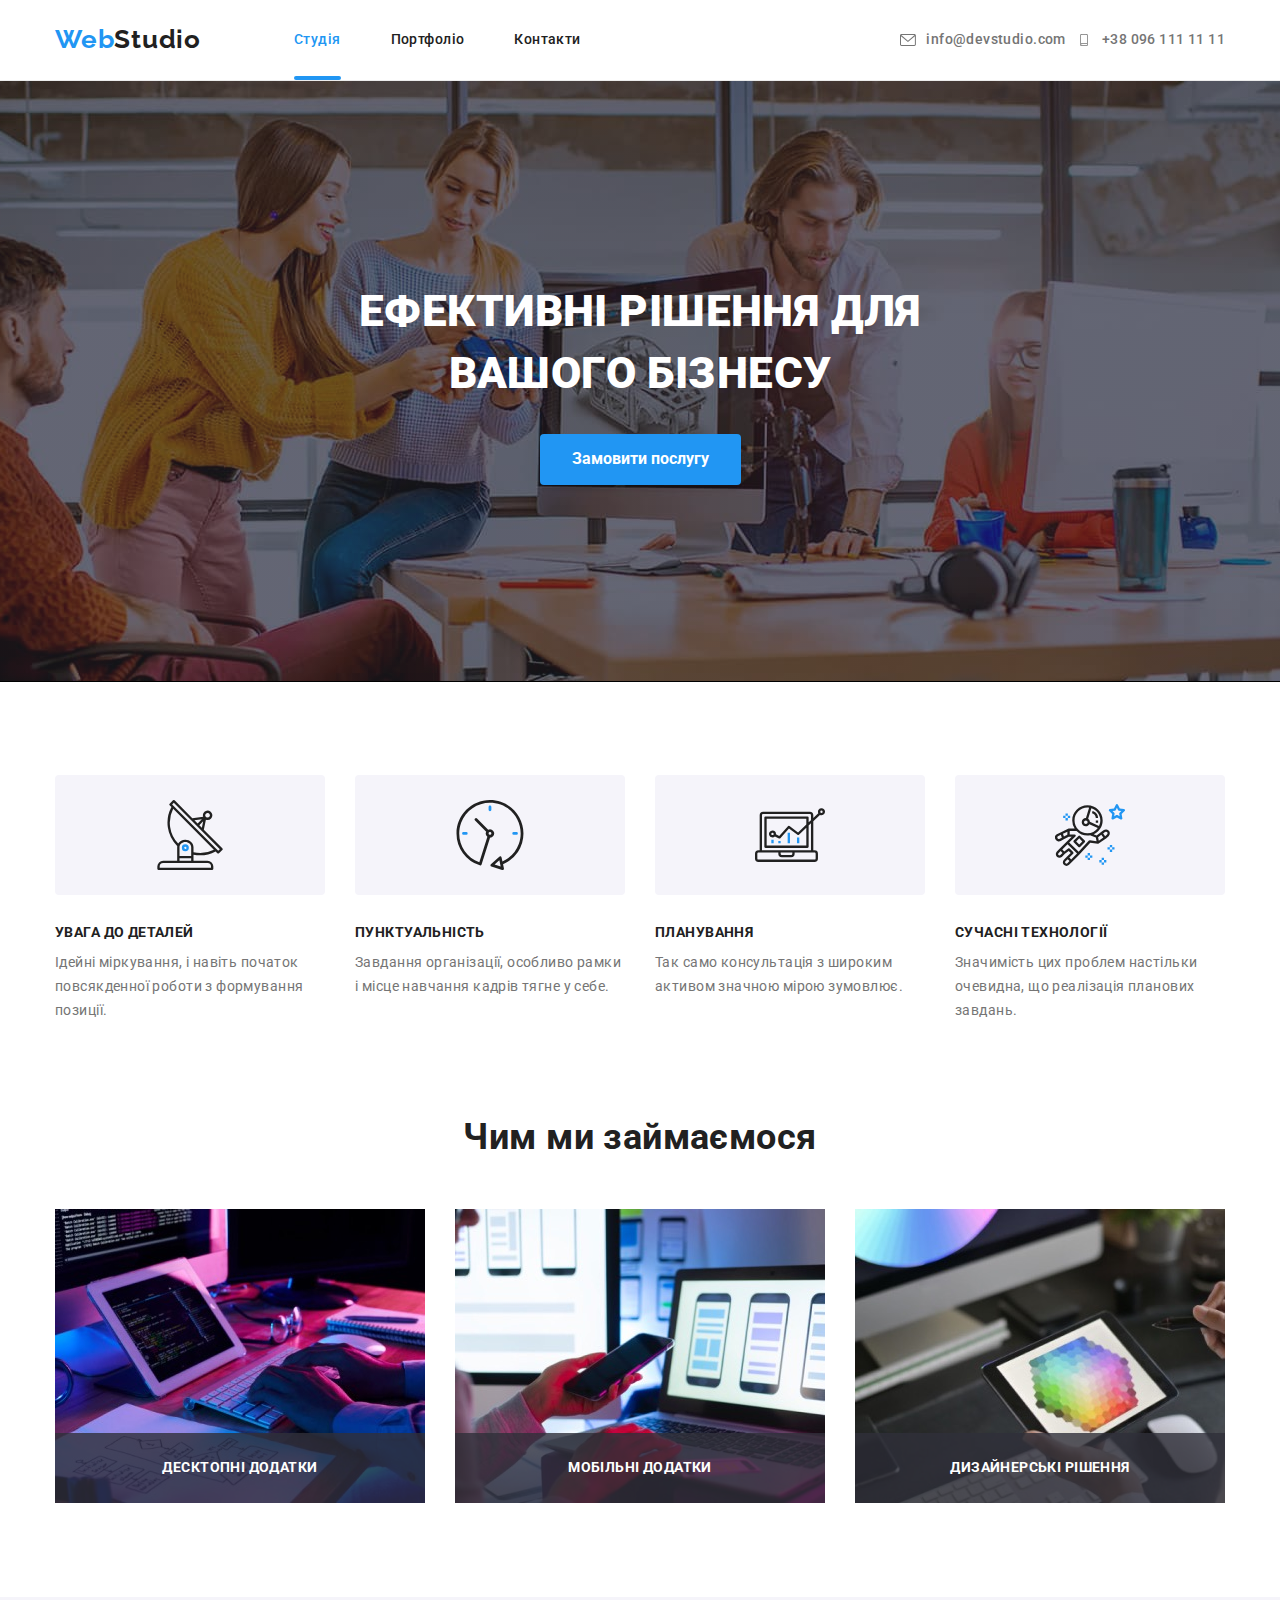
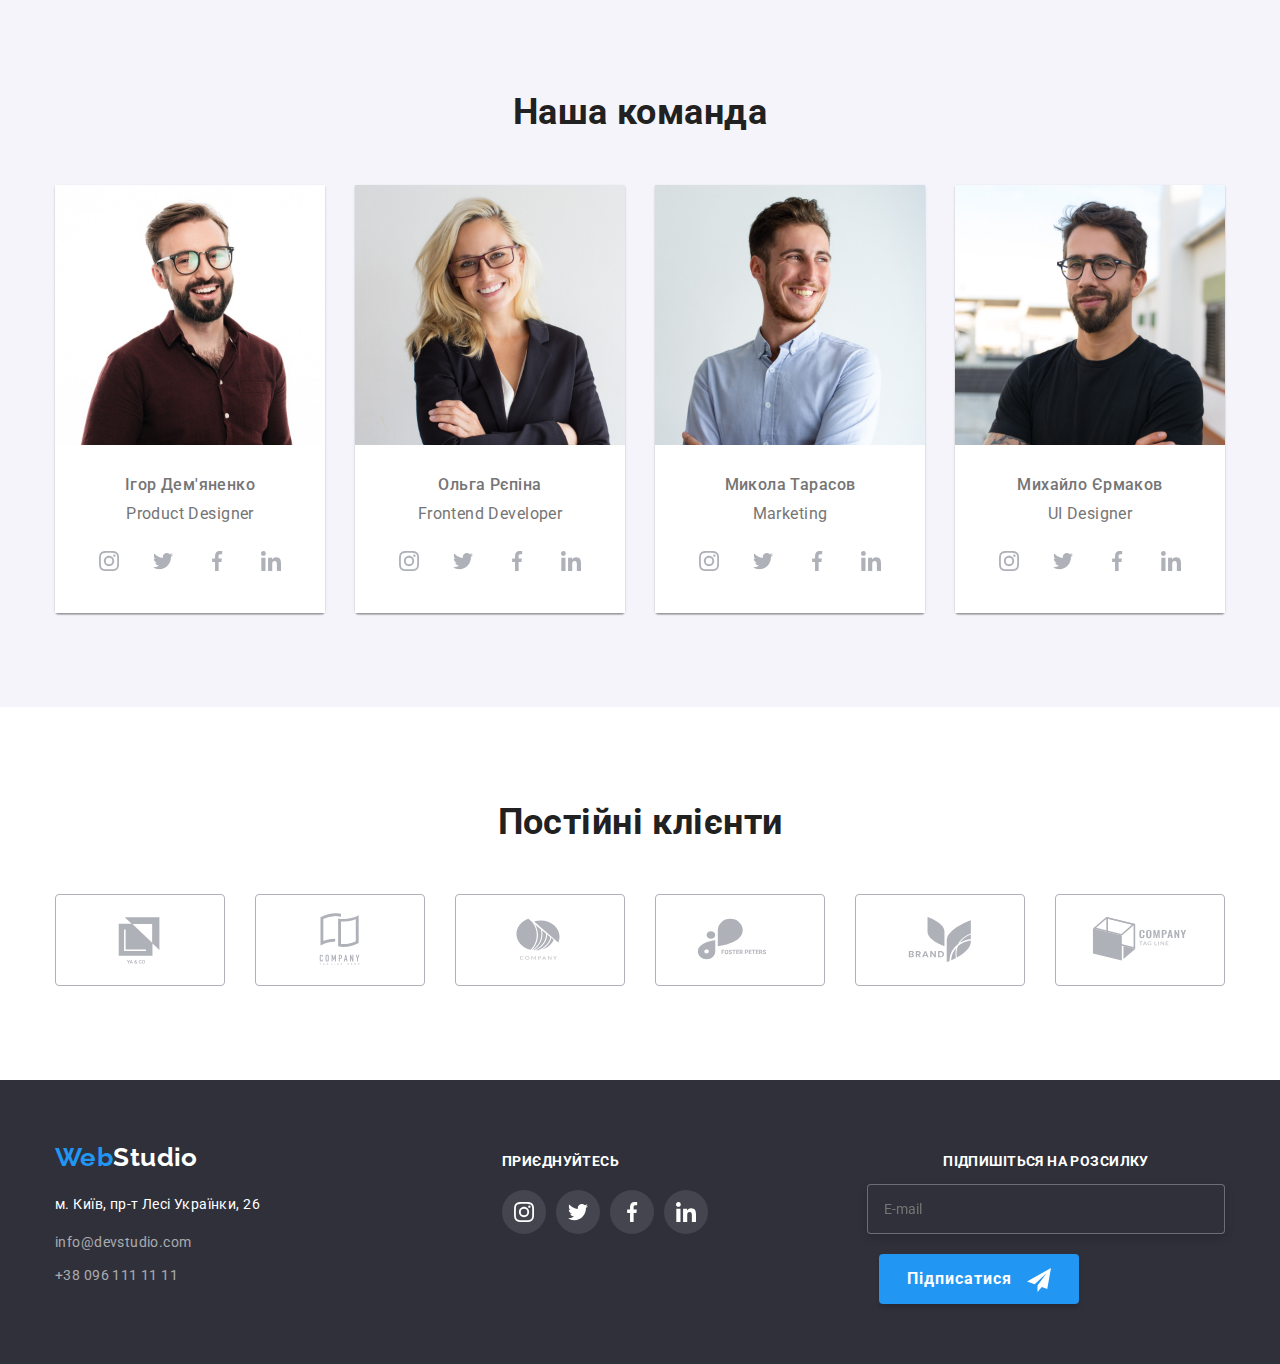
==== commit aa3957f8: "hw8" ====
--- a/index.html
+++ b/index.html
@@ -519,12 +519,14 @@
 
         <form class="form">
           <h3 class="sub-text">Підпишіться на розсилку</h3>
+          <div class="form-decktop">
           <input class="subcribe-input" type="email" name="mail" id="mail" placeholder="E-mail"/>
           <button type="submit" class="btn-submit">Підписатися
             <svg class="btn-sub-icon" width="24" height="24">
             <use href="./images/icons.svg#icon-telegram"></use>
           </svg> 
           </button>
+        </div>
         </form>
       </div>
     </footer>
--- a/css/main.min.css
+++ b/css/main.min.css
@@ -1 +1 @@
-:root{--primary-text-color: #757575;--secondary-text-color: #212121;--title-text-color: #ffffff;--accent-color: #2196f3;--secondary-button-color: #f5f4fa;--background-color-main: #2f303a;--main-font: Roboto, sans-serif;--secondary-font: Raleway, sans-serif}.visually-hidden{position:absolute;width:1px;height:1px;margin:-1px;border:0;padding:0;white-space:nowrap;clip-path:inset(100%);clip:rect(0 0 0 0);overflow:hidden}html{box-sizing:border-box}body{color:var(--primary-text-color);background-color:var(--title-text-color);font-family:Roboto,sans-serif;font-size:14px;letter-spacing:.03em}img{display:block;max-width:100%;height:auto}.image{display:block}.section{padding-top:94px;padding-bottom:94px}.link{text-decoration:none}.container{padding-left:15px;padding-right:15px}@media screen and (min-width: 480px){.container{width:480px;margin-left:auto;margin-right:auto}}@media screen and (min-width: 768px){.container{width:768px}}@media screen and (min-width: 1200px){.container{width:1200px}}.hero{background-color:var(--background-color-main);padding-top:200px;padding-bottom:200px;margin:0 auto}.hero.overlay{max-width:1600px;height:600px;outline:1px solid #000;margin-left:auto;margin-right:auto;background-image:linear-gradient(rgba(47, 48, 58, 0.4), rgba(47, 48, 58, 0.4)),url("../images/Img-backgr.jpg");background-size:cover;background-repeat:no-repeat;background-position:center}@media screen and (min-device-pixel-ratio: 2),screen and (min-resolution: 192dpi),screen and (min-resolution: 2dppx){.hero.overlay .hero.overlay{background-image:url("../images/Headerimg@2x.jpg")}}.button.primary{color:var(--title-text-color);background-color:var(--accent-color);font-weight:700;font-size:16px;line-height:1.9;margin:0 auto;display:block;cursor:pointer;vertical-align:middle;padding-top:10px;padding-bottom:10px;padding-left:32px;padding-right:32px;border:none;box-shadow:0px 4px 4px rgba(0,0,0,.15);border-radius:4px}.modal-close-btn{position:absolute;top:8px;right:8px;display:flex;justify-content:center;align-items:center;width:30px;height:30px;border-radius:50%;background:#fff;border:1px solid rgba(0,0,0,.1);padding:0;cursor:pointer}.modal-close-btn:hover svg.modal-close-icon,.modal-close-btn:focus svg.modal-close-icon{fill:#2196f3}.modal-close-icon{width:18px;height:18px;fill:#000;padding:0;vertical-align:middle;transition:fill 250ms cubic-bezier(0.4, 0, 0.2, 1)}.social-list-link{display:flex;align-items:center;justify-content:center;width:44px;height:44px;background-color:#fff;border-radius:50%;transition:background-color 250ms cubic-bezier(0.4, 0, 0.2, 1)}.social-list-link:hover,.social-list-link:focus{background-color:#2196f3}.social-list-icon{fill:#afb1b8}.social-list-item{display:block;margin-right:10px;max-width:480px}.social-list-item:last-child{margin:0}a svg.social-list-icon{transition:fill 250ms cubic-bezier(0.4, 0, 0.2, 1)}a:hover svg.social-list-icon,a:focus svg.social-list-icon{fill:#fff}.social-list{display:flex;justify-content:center;padding-left:0;margin:0}.hero__title{color:var(--title-text-color);font-size:44px;line-height:1.4;font-weight:900;max-width:696px;margin:0 auto;text-align:center;margin-bottom:30px}.backdrop{position:fixed;top:0;left:0;width:100vw;height:100vh;background-color:rgba(0,0,0,.2);transition:visibility 250ms cubic-bezier(0.4, 0, 0.2, 1),opacity 250ms cubic-bezier(0.4, 0, 0.2, 1)}.backdrop.is-hidden{opacity:0;pointer-events:none;visibility:hidden}.modal{position:absolute;width:528px;height:581px;left:50%;top:50%;transform:translate(-50%, -50%) scale(1);background:#fff;box-shadow:0px 1px 3px rgba(0,0,0,.12),0px 1px 1px rgba(0,0,0,.14),0px 2px 1px rgba(0,0,0,.2);border-radius:4px;padding:40px;transition:transform 250ms cubic-bezier(0.4, 0, 0.2, 1)}.backdrop.is-hidden .modal{transform:translate(-50%, -50%) scale(0.6)}.title-modal-form{margin:0;font-family:"Roboto";font-weight:700;font-size:20px;line-height:1.15;text-align:center;letter-spacing:.03em;color:#212121}.data{font-family:"Roboto";font-size:12px;line-height:1.16;letter-spacing:.01em;color:#757575;margin-bottom:4px}.comment{width:100%;height:120px;margin-top:4px;padding:12px 16px;resize:none;border:1px solid rgba(33,33,33,.2);border-radius:4px;font-family:"Roboto";font-size:12px;line-height:1.16;letter-spacing:.01em;color:rgba(117,117,117,.5);color:#000}.comment:focus{border-color:var(--accent-color);transition:border-color 250ms cubic-bezier(0.4, 0, 0.2, 1);outline:none}.header__container{display:flex;justify-content:space-between;align-items:center}.header{padding-top:16px;padding-bottom:16px;position:relative}.header{border-bottom:1px solid #ececec}.container .header__container{display:flex;align-items:center;height:80px}.header__logo{color:var(--secondary-text-color);font-weight:700;font-size:26px;line-height:1.2;font-family:"Raleway",sans-serif;text-decoration:none}.header__logo.link{font-weight:700;font-size:26px;line-height:1.2;letter-spacing:.03em;color:var(--secondary-text-color);text-decoration:none}.header__menu{display:flex;align-items:center}.header__link .link{display:flex}.list{list-style:none;padding-left:0;gap:30px;padding:0;margin-left:0;margin:0}.contacts.list .mail{margin-right:50px}.accent{color:var(--accent-color)}.contacts__icon{fill:#757575;padding:0;margin-right:10px;vertical-align:middle}a svg.contacts__icon{transition:fill 250ms cubic-bezier(0.4, 0, 0.2, 1)}a:hover svg.contacts__icon,a:focus svg.contacts__icon{fill:#2196f3}.contacts__info{display:flex;color:var(--primary-text-color);font-weight:500;font-size:14px;line-height:1.14;text-decoration:none;list-style:none;flex-wrap:wrap;padding-left:auto;padding-right:10px;padding:0;margin:0 0 0 auto;align-items:center;justify-content:center;transition:color 250ms cubic-bezier(0.4, 0, 0.2, 1)}.contacts__info:hover,.contacts__info:focus{color:var(--accent-color)}@media screen and (max-width: 767px){.contacts__info{display:none}}.contacts{display:flex;color:var(--primary-text-color);font-weight:500;font-size:14px;line-height:1.14;text-decoration:none;list-style:none;flex-wrap:wrap;padding-left:auto;gap:50px;padding:0;margin:0 0 0 auto}@media screen and (max-width: 767px){.contacts{display:none}}@media screen and (min-width: 768px){.contacts{list-style:none;margin-left:auto;line-height:1.17;font-size:12px}}.contact-form-field{display:block;margin-bottom:10px}.contact-form-input{width:100%;height:40px;border:1px solid rgba(33,33,33,.2);border-radius:4px;padding-left:42px;transform:border-color 250ms cubic-bezier(0.4, 0, 0.2, 1)}.contact-form-input:focus{border-color:var(--accent-color);outline:none}.contact-form-input-wrapper{position:relative;display:block;margin-top:4px}.contact-form-icon{position:absolute;top:50%;left:0;fill:#212121;padding:0;margin-left:12px;transform:translateY(-50%);transition:fill 250ms cubic-bezier(0.4, 0, 0.2, 1)}.contact-form-input:focus+.contact-form-icon{fill:var(--accent-color)}.contact-form-submit-btn{width:200px;height:50px;left:700px;top:713px;padding:10px 52px;background:#188ce8;box-shadow:0px 4px 4px rgba(0,0,0,.15);border-radius:4px;border:none;cursor:pointer;font-family:"Roboto";font-weight:700;font-size:16px;line-height:1.8;display:block;margin:0 auto;align-items:center;text-align:center;letter-spacing:.06em;color:#fff;margin-top:30px}.contact-form-submit-btn:hover,.contact-form-submit-btn:focus{transition:box-shadow 250ms cubic-bezier(0.4, 0, 0.2, 1)}.contact-form-checkbox-label{display:flex;align-items:center;font-family:"Roboto";font-size:14px;line-height:1.7;letter-spacing:.03em;color:#757575;background-color:#fff}.contact-form-checkbox{margin-bottom:10px;border:2px solid #212121;color:var(--accent-color)}.contact-form-checkbox:checked{background-color:var(--accent-color)}.contact-form-checkbox:checked{background-color:#2196f3;outline-offset:2px}.contact-checkbox{margin-left:13px}.checkbox-link{color:#2196f3}.check-icon{display:flex;align-items:center;justify-content:center;fill:#fff;padding:0;vertical-align:middle;cursor:pointer;width:15px;height:16px}.black-border{display:flex;border:2px solid #000;border-radius:2px;width:16px;height:15px;margin-right:8.38px;align-items:center;justify-content:center}.contact-form-checkbox:checked+.contact-form-checkbox-label .black-border{background-color:var(--accent-color);border-color:#2196f3;outline-offset:2px}.contact-form-checkbox:focus+.contact-form-checkbox-label .black-border{border-radius:2px;border:2px solid #2196f3}.duty__list{list-style:none;display:flex;flex-wrap:wrap;padding-left:0;margin-right:30px;padding:0;margin-left:0;margin:0;gap:30px}.duty__item{width:270px}@media screen and (max-width: 767px){.duty__item{width:450px}}.duty__link{display:flex;align-items:center;justify-content:center;width:270px;height:120px;margin-bottom:30px;background-color:#f5f4fa;border-radius:4px}@media screen and (max-width: 767px){.duty__link{width:450px}}.duty__title{color:var(--secondary-text-color);font-weight:700;font-size:14px;line-height:1.14;margin-bottom:10px;margin-top:0}@media screen and (max-width: 767px){.duty__title{text-align:center}}.duty__text{font-size:14px;line-height:1.7;margin:0}.header__link{color:var(--secondary-text-color);font-weight:500;font-size:14px;line-height:1.14;text-decoration:none;display:flex;align-items:center;margin-left:93px;transition:color 250ms cubic-bezier(0.4, 0, 0.2, 1)}.header__link:hover,.header__link:focus{color:var(--accent-color)}@media screen and (max-width: 767px){.header__link{display:none}}.header__link .item{margin-right:50px;padding-top:32px;padding-bottom:32px}.header__link .item:last-child{margin:0}.header__link .item:not(:last-child){margin-right:50px}.header__link.list{color:var(--secondary-text-color);font-weight:500;font-size:14px;line-height:1.14;text-decoration:none;gap:50px}.header__link .link{display:block;color:var(--accent-color);text-decoration:none;padding-top:32px;padding-bottom:32px;transition:color 250ms cubic-bezier(0.4, 0, 0.2, 1)}.header__link .link:hover,.header__link .link:focus{color:var(--primary-text-color)}.header__link .link.current{position:relative;color:var(--accent-color)}.header__link .link.current::after{content:"";position:absolute;width:100%;height:4px;background-color:var(--accent-color);bottom:0;left:0;border-radius:2px}.gallery{max-width:370px}@media screen and (min-width: 768px){.gallery{width:calc((100% - 30px)/2)}}@media screen and (min-width: 1200px){.gallery{width:calc((100% - 60px)/3)}}.gallerylist{list-style:none;padding:0;margin-left:0;margin:0;display:flex;flex-wrap:wrap;padding-left:0;gap:30px}.link-sdw{text-decoration:none;display:block;transition:box-shadow 250ms cubic-bezier(0.4, 0, 0.2, 1)}.link-sdw:hover{box-shadow:0px 1px 1px rgba(0,0,0,.12),0px 4px 4px rgba(0,0,0,.06),1px 4px 6px rgba(0,0,0,.16)}.portfolio-animation{position:relative;overflow:hidden;transition:transform 250ms cubic-bezier(0.4, 0, 0.2, 1)}.blue-text{position:absolute;margin:0;padding-top:63px;padding-bottom:63px;padding-left:24px;padding-right:24px;background-color:rgba(33,150,243,.9);width:370px;height:294px;font-family:"Roboto";font-style:normal;font-size:18px;line-height:1.6;letter-spacing:.03em;color:#fff;transition:transform 250ms ease}.portfolio-animation:hover .blue-text{transform:translateY(-100%)}.link-sdw:hover .blue-text,.link-sdw:focus .blue-text{transform:translateY(-100%)}.image-blue{display:block;position:relative}.info-name{padding-left:24px;padding-right:24px;padding-top:20px;padding-bottom:20px;border-bottom:1px solid #eee;border-left:1px solid #eee;border-right:1px solid #eee}.title-name{color:var(--secondary-text-color);font-weight:700;font-size:18px;line-height:2;text-decoration:none;margin-bottom:4px;margin-top:0}.discr{color:var(--primary-text-color);font-size:16px;line-height:1.9;text-decoration:none;margin-top:0;margin-bottom:0}.button-list{list-style:none;display:flex;flex-wrap:wrap;gap:8px;padding:0;justify-content:center;margin:0;margin-bottom:50px}.button.secondary{background-color:var(--secondary-button-color);font-weight:500;font-size:16px;line-height:1.6;cursor:pointer;padding-top:6px;padding-bottom:6px;padding-left:22px;padding-right:22px;border:none;border-radius:4px;transition:box-shadow 250ms cubic-bezier(0.4, 0, 0.2, 1),background-color 250ms cubic-bezier(0.4, 0, 0.2, 1),color 250ms cubic-bezier(0.4, 0, 0.2, 1)}.button.secondary:hover,.button.secondary:focus{box-shadow:0px 3px 1px rgba(0,0,0,.1),0px 1px 2px rgba(0,0,0,.08),0px 2px 2px rgba(0,0,0,.12);border-radius:4px;color:var(--title-text-color);background-color:var(--accent-color)}.button.secondary.blue{background-color:var(--accent-color);color:var(--title-text-color);padding-top:6px;padding-bottom:6px;padding-left:25px;padding-right:25px;transition:box-shadow 250ms cubic-bezier(0.4, 0, 0.2, 1)}.button.secondary.blue:hover,.button.secondary.blue:focus{box-shadow:0px 3px 1px rgba(0,0,0,.1),0px 1px 2px rgba(0,0,0,.08),0px 2px 2px rgba(0,0,0,.12);border-radius:4px}.section-work{padding-bottom:94px}@media screen and (max-width: 1199px){.section-work{display:none}}.section-title{color:var(--secondary-text-color);font-weight:700;font-size:36px;line-height:1.2;text-align:center;margin-bottom:50px;margin-top:0}@media screen and (max-width: 767px){.section-title{margin-bottom:30px;text-align:center}}@media screen and (min-width: 768px)and (max-width: 1199px){.section-title{font-size:28px;line-height:1.17;margin-bottom:30px}}.thumb{position:relative}.pic-text{position:absolute;padding-top:27px;padding-bottom:27px;margin:0;bottom:0;left:0;width:100%;height:70px;background-color:rgba(47,48,58,.8);font-family:"Roboto";font-weight:700;font-size:14px;line-height:1.14;text-align:center;letter-spacing:.03em;text-transform:uppercase;color:#fff}.block.secondary{background-color:var(--secondary-button-color)}.item-shadow{box-shadow:0px 1px 3px rgba(0,0,0,.12),0px 1px 1px rgba(0,0,0,.14),0px 2px 1px rgba(0,0,0,.2);border-radius:0px 0px 4px 4px}@media screen and (min-width: 768px)and (max-width: 1199px){.item-shadow{flex-basis:calc((100% - 30px)/2)}}@media screen and (min-width: 1200px){.item-shadow{max-width:270px}}.names{padding-top:30px;padding-bottom:30px;background-color:#fff}.person{text-align:center;font-weight:500;font-size:16px;line-height:1.2;margin-bottom:10px;margin-top:0}.prof{text-align:center;font-size:16px;line-height:1.2;margin-top:0;margin-bottom:16px}.client-link{display:flex;justify-content:center;align-items:center;width:100%;height:100%;color:#afb1b8;border:1px solid #afb1b8;border-radius:4px;background-color:#fff;margin:0;transition:border-color 250ms cubic-bezier(0.4, 0, 0.2, 1)}.client-link:hover{border:1px solid #2196f3;border-radius:4px}.client-list-item{height:92px;flex-basis:calc((100% - 30px)/2)}@media screen and (min-width: 768px){.client-list-item{flex-basis:calc((100% - 60px)/3)}}@media screen and (min-width: 1200px){.client-list-item{flex-basis:calc((100% - 150px)/6)}}a svg.client-icon{transition:fill 250ms cubic-bezier(0.4, 0, 0.2, 1)}.client-icon{fill:currentColor}.client-icon:hover svg{fill:#2196f3}a:hover svg.client-icon,a:focus svg.client-icon{fill:#2196f3}.client-list-icons{list-style:none;display:flex;flex-wrap:wrap;padding-left:0;margin:0;gap:30px}.container.clients{display:block}.footer__logo{font-family:Raleway;color:var(--title-text-color);font-weight:700;font-size:26px;line-height:1.2;text-decoration:none}.adres{margin-top:0;margin-bottom:0}.email{margin-bottom:9px}.contacts__footer{font-size:14px;line-height:1.7;letter-spacing:.03em;color:rgba(255,255,255,.6);list-style:none;padding-left:0;padding:0;margin-bottom:0;text-decoration:none}.infoicons{display:flex}@media screen and (max-width: 767px){.infoicons{display:block}}.footer-list{list-style:none;padding-left:0;padding:0;margin-bottom:0}.footer-icons{text-align:center}@media screen and (max-width: 767px){.footer-icons{margin-bottom:60px;margin-left:auto}}@media screen and (min-width: 1200px){.footer-icons{margin-left:85px;text-align:left}}.footer-social-list-link{display:flex;align-items:center;justify-content:center;width:44px;height:44px;background-color:rgba(255,255,255,.1);border-radius:50%;transition:background-color 250ms cubic-bezier(0.4, 0, 0.2, 1)}.footer-social-list-link:hover,.footer-social-list-link:focus{background-color:#2196f3}.footer-social-list-icon{fill:#fff}.form{margin-left:auto}@media screen and (max-width: 1199px){.form{text-align:center}}@media screen and (min-width: 1200px){.form{margin-left:auto}}.form input{margin:0;width:358px;height:50px;border:1px solid rgba(255,255,255,.3);filter:drop-shadow(0px 4px 4px rgba(0, 0, 0, 0.15));border-radius:4px;background:#2f303a;padding-left:16px}.subcribe-input{transform:border-color 250 ms cubic-bezier(0.4, 0, 0.2, 1);color:#fff}.subcribe-input:focus{border-color:var(--title-text-color);outline:none}.sub-text{font-family:"Roboto";font-weight:700;font-size:14px;line-height:1.14;letter-spacing:.03em;text-transform:uppercase;color:#fff}.btn-submit{width:200px;height:50px;left:1213px;top:1757px;font-family:"Roboto";font-weight:700;font-size:16px;line-height:1.9;align-items:center;text-align:center;letter-spacing:.06em;color:#fff;background:#2196f3;box-shadow:0px 4px 4px rgba(0,0,0,.15);border-radius:4px;border:none;margin-left:12px;padding:0;margin-top:20px}.btn-sub-icon{width:24px;height:24px;fill:#fff;margin-left:10px;padding:0;vertical-align:middle}footer .container{align-items:baseline}@media screen and (min-width: 768px){footer .container{gap:70px;align-items:baseline}}.footer-block{background-color:var(--background-color-main);padding-top:60px;padding-bottom:60px}.footer{color:var(--title-text-color);font-style:normal;font-size:14px;line-height:1.7;text-decoration:none;margin-top:20px}.footer-info{text-align:center}@media screen and (max-width: 767px){.footer-info{margin-bottom:60px}}@media screen and (min-width: 1200px){.footer-info{text-align:left}}.footer-list{list-style:none}.footer-links-title{color:var(--title-text-color);font-weight:700;font-size:14px;line-height:1.14;margin-bottom:20px;margin-top:0;padding-right:0}.mobile-menu{padding:0;margin:0;list-style:none}@media screen and (min-width: 768px){.mobile-menu{display:none}}.mob-menu{margin-bottom:48px}.mobile-menu__list{font-family:Roboto;list-style:none;margin-bottom:32px}.mobile-menu__soclink{display:block;font-family:var(--main-font);font-weight:500;font-size:18px;line-height:1.2;text-decoration:none;list-style:none;color:#2196f3}.mobile-menu__socials{display:flex;gap:10px;flex-wrap:wrap;font-size:18px;list-style:none;padding-left:0}.mobile-menu__item:not(:last-child){display:flex;gap:10px}.mobile-menu__item:not(:last-child)::after{content:"";display:block;height:100%;width:1px;background-color:rgba(33,33,33,.2)}.mobile-menu__link{display:block;text-decoration:none;list-style:none;font-family:var(--main-font);font-size:40px;line-height:1.15;font-weight:500;line-height:1.2;color:#212121;margin-bottom:32px;transition:color 250ms cubic-bezier(0.4, 0, 0.2, 1)}.mobile-menu__link:hover,.mobile-menu__link:focus{color:#2196f3}.mobile-contacts{list-style:none;padding-left:0;margin-bottom:64px}.mob-contacts{margin-bottom:32px}.mobile-contacts__mail{font-family:var(--main-font);font-size:24px;line-height:1.17;color:#757575;text-decoration:none;margin-bottom:64px}.mobile-contacts__tel{font-family:var(--main-font);font-size:24px;line-height:1.17;color:#2196f3;text-decoration:none;margin-bottom:32px}.menu-toggle{min-width:40px;min-height:40px;display:flex;align-items:center;justify-content:center;background-color:rgba(0,0,0,0);border:none;border-radius:50%;padding:0;margin:0;line-height:0;cursor:pointer;outline:none;color:#000}@media screen and (min-width: 768px){.menu-toggle{display:none}}.menu-toggle__icon{fill:#212121;transition:fill 250ms cubic-bezier(0.4, 0, 0.2, 1)}.menu-toggle__icon:hover,.menu-toggle__icon:focus{fill:#2196f3}.menu-container .menu-toggle{position:absolute;top:16px;right:16px;color:#212121;transition:color 250ms cubic-bezier(0.4, 0, 0.2, 1)}.menu-container .menu-toggle:hover,.menu-container .menu-toggle:focus{color:#2196f3}.mobile-menu__close-btn{position:absolute;top:10px;right:15px;background:rgba(0,0,0,0);border:none;padding:0;line-height:0}@media screen and (min-width: 768px){.mobile-menu__close-btn{display:none}}.menu-container{display:flex;flex-direction:column;justify-content:space-between;position:fixed;top:0;left:0;width:100vw;height:100vh;padding:32px;background-color:#fff;z-index:999;transform:translateX(100%);transition:transform 250ms ease-in-out}.menu-container.is-open{transform:translateX(0)}/*# sourceMappingURL=main.min.css.map */+:root{--primary-text-color: #757575;--secondary-text-color: #212121;--title-text-color: #ffffff;--accent-color: #2196f3;--secondary-button-color: #f5f4fa;--background-color-main: #2f303a;--main-font: Roboto, sans-serif;--secondary-font: Raleway, sans-serif}.visually-hidden{position:absolute;width:1px;height:1px;margin:-1px;border:0;padding:0;white-space:nowrap;clip-path:inset(100%);clip:rect(0 0 0 0);overflow:hidden}html{box-sizing:border-box}body{color:var(--primary-text-color);background-color:var(--title-text-color);font-family:Roboto,sans-serif;font-size:14px;letter-spacing:.03em}img{display:block;max-width:100%;height:auto}.image{display:block}.section{padding-top:94px;padding-bottom:94px}.link{text-decoration:none}.container{padding-left:15px;padding-right:15px}@media screen and (min-width: 480px){.container{width:480px;margin-left:auto;margin-right:auto}}@media screen and (min-width: 768px){.container{width:768px}}@media screen and (min-width: 1200px){.container{width:1200px}}.hero{background-color:var(--background-color-main);padding-top:200px;padding-bottom:200px;margin:0 auto}.hero.overlay{max-width:1600px;height:600px;outline:1px solid #000;margin-left:auto;margin-right:auto;background-image:linear-gradient(rgba(47, 48, 58, 0.4), rgba(47, 48, 58, 0.4)),url("../images/Img-backgr.jpg");background-size:cover;background-repeat:no-repeat;background-position:center}@media screen and (min-device-pixel-ratio: 2),screen and (min-resolution: 192dpi),screen and (min-resolution: 2dppx){.hero.overlay .hero.overlay{background-image:url("../images/Headerimg@2x.jpg")}}.button.primary{color:var(--title-text-color);background-color:var(--accent-color);font-weight:700;font-size:16px;line-height:1.9;margin:0 auto;display:block;cursor:pointer;vertical-align:middle;padding-top:10px;padding-bottom:10px;padding-left:32px;padding-right:32px;border:none;box-shadow:0px 4px 4px rgba(0,0,0,.15);border-radius:4px}.modal-close-btn{position:absolute;top:8px;right:8px;display:flex;justify-content:center;align-items:center;width:30px;height:30px;border-radius:50%;background:#fff;border:1px solid rgba(0,0,0,.1);padding:0;cursor:pointer}.modal-close-btn:hover svg.modal-close-icon,.modal-close-btn:focus svg.modal-close-icon{fill:#2196f3}.modal-close-icon{width:18px;height:18px;fill:#000;padding:0;vertical-align:middle;transition:fill 250ms cubic-bezier(0.4, 0, 0.2, 1)}.social-list-link{display:flex;align-items:center;justify-content:center;width:44px;height:44px;background-color:#fff;border-radius:50%;transition:background-color 250ms cubic-bezier(0.4, 0, 0.2, 1)}.social-list-link:hover,.social-list-link:focus{background-color:#2196f3}.social-list-icon{fill:#afb1b8}.social-list-item{display:block;margin-right:10px;max-width:480px}.social-list-item:last-child{margin:0}a svg.social-list-icon{transition:fill 250ms cubic-bezier(0.4, 0, 0.2, 1)}a:hover svg.social-list-icon,a:focus svg.social-list-icon{fill:#fff}.social-list{display:flex;justify-content:center;padding-left:0;margin:0}.hero__title{color:var(--title-text-color);font-size:44px;line-height:1.4;font-weight:900;max-width:696px;margin:0 auto;text-align:center;margin-bottom:30px}.backdrop{position:fixed;top:0;left:0;width:100vw;height:100vh;background-color:rgba(0,0,0,.2);transition:visibility 250ms cubic-bezier(0.4, 0, 0.2, 1),opacity 250ms cubic-bezier(0.4, 0, 0.2, 1)}.backdrop.is-hidden{opacity:0;pointer-events:none;visibility:hidden}.modal{position:absolute;width:528px;height:581px;left:50%;top:50%;transform:translate(-50%, -50%) scale(1);background:#fff;box-shadow:0px 1px 3px rgba(0,0,0,.12),0px 1px 1px rgba(0,0,0,.14),0px 2px 1px rgba(0,0,0,.2);border-radius:4px;padding:40px;transition:transform 250ms cubic-bezier(0.4, 0, 0.2, 1)}.backdrop.is-hidden .modal{transform:translate(-50%, -50%) scale(0.6)}.title-modal-form{margin:0;font-family:"Roboto";font-weight:700;font-size:20px;line-height:1.15;text-align:center;letter-spacing:.03em;color:#212121}.data{font-family:"Roboto";font-size:12px;line-height:1.16;letter-spacing:.01em;color:#757575;margin-bottom:4px}.comment{width:100%;height:120px;margin-top:4px;padding:12px 16px;resize:none;border:1px solid rgba(33,33,33,.2);border-radius:4px;font-family:"Roboto";font-size:12px;line-height:1.16;letter-spacing:.01em;color:rgba(117,117,117,.5);color:#000}.comment:focus{border-color:var(--accent-color);transition:border-color 250ms cubic-bezier(0.4, 0, 0.2, 1);outline:none}.header__container{display:flex;justify-content:space-between;align-items:center}.header{padding-top:0;padding-bottom:0;position:relative}@media screen and (max-width: 767px){.header{padding-top:16px;padding-bottom:16px}}.header{border-bottom:1px solid #ececec}.container .header__container{display:flex;align-items:center;height:80px}.header__logo{color:var(--secondary-text-color);font-weight:700;font-size:26px;line-height:1.2;font-family:"Raleway",sans-serif;text-decoration:none}.header__logo.link{font-weight:700;font-size:26px;line-height:1.2;letter-spacing:.03em;color:var(--secondary-text-color);text-decoration:none}.header__menu{display:flex;align-items:center}.header__link .link{display:flex}.list{list-style:none;padding-left:0;gap:30px;padding:0;margin-left:0;margin:0}.contacts.list .mail{margin-right:50px}.accent{color:var(--accent-color)}.contacts__icon{fill:#757575;padding:0;margin-right:10px;vertical-align:middle}a svg.contacts__icon{transition:fill 250ms cubic-bezier(0.4, 0, 0.2, 1)}a:hover svg.contacts__icon,a:focus svg.contacts__icon{fill:#2196f3}.contacts__info{display:flex;color:var(--primary-text-color);font-weight:500;font-size:14px;line-height:1.14;text-decoration:none;list-style:none;flex-wrap:wrap;padding-left:auto;padding-right:10px;padding:0;margin:0 0 0 auto;align-items:center;justify-content:center;transition:color 250ms cubic-bezier(0.4, 0, 0.2, 1)}.contacts__info:hover,.contacts__info:focus{color:var(--accent-color)}@media screen and (max-width: 767px){.contacts__info{display:none}}.contacts{display:flex;color:var(--primary-text-color);font-weight:500;font-size:14px;line-height:1.14;text-decoration:none;list-style:none;flex-wrap:wrap;padding-left:auto;gap:50px;margin:0 0 0 auto}@media screen and (max-width: 767px){.contacts{display:none}}@media screen and (min-width: 768px){.contacts{list-style:none;margin-left:auto;line-height:1.17;font-size:12px;gap:10px}}.contact-form-field{display:block;margin-bottom:10px}.contact-form-input{width:100%;height:40px;border:1px solid rgba(33,33,33,.2);border-radius:4px;padding-left:42px;transform:border-color 250ms cubic-bezier(0.4, 0, 0.2, 1)}.contact-form-input:focus{border-color:var(--accent-color);outline:none}.contact-form-input-wrapper{position:relative;display:block;margin-top:4px}.contact-form-icon{position:absolute;top:50%;left:0;fill:#212121;padding:0;margin-left:12px;transform:translateY(-50%);transition:fill 250ms cubic-bezier(0.4, 0, 0.2, 1)}.contact-form-input:focus+.contact-form-icon{fill:var(--accent-color)}.contact-form-submit-btn{width:200px;height:50px;left:700px;top:713px;padding:10px 52px;background:#188ce8;box-shadow:0px 4px 4px rgba(0,0,0,.15);border-radius:4px;border:none;cursor:pointer;font-family:"Roboto";font-weight:700;font-size:16px;line-height:1.8;display:block;margin:0 auto;align-items:center;text-align:center;letter-spacing:.06em;color:#fff;margin-top:30px}.contact-form-submit-btn:hover,.contact-form-submit-btn:focus{transition:box-shadow 250ms cubic-bezier(0.4, 0, 0.2, 1)}.contact-form-checkbox-label{display:flex;align-items:center;font-family:"Roboto";font-size:14px;line-height:1.7;letter-spacing:.03em;color:#757575;background-color:#fff}.contact-form-checkbox{margin-bottom:10px;border:2px solid #212121;color:var(--accent-color)}.contact-form-checkbox:checked{background-color:var(--accent-color)}.contact-form-checkbox:checked{background-color:#2196f3;outline-offset:2px}.contact-checkbox{margin-left:13px}.checkbox-link{color:#2196f3}.check-icon{display:flex;align-items:center;justify-content:center;fill:#fff;padding:0;vertical-align:middle;cursor:pointer;width:15px;height:16px}.black-border{display:flex;border:2px solid #000;border-radius:2px;width:16px;height:15px;margin-right:8.38px;align-items:center;justify-content:center}.contact-form-checkbox:checked+.contact-form-checkbox-label .black-border{background-color:var(--accent-color);border-color:#2196f3;outline-offset:2px}.contact-form-checkbox:focus+.contact-form-checkbox-label .black-border{border-radius:2px;border:2px solid #2196f3}.duty__list{list-style:none;display:flex;flex-wrap:wrap;padding-left:0;margin-right:30px;padding:0;margin-left:0;margin:0;gap:30px}.duty__item{width:270px}@media screen and (max-width: 767px){.duty__item{width:450px}}@media screen and (max-width: 1199px){.duty__item{width:354px}}.duty__link{display:flex;align-items:center;justify-content:center;width:100%;height:120px;margin-bottom:30px;background-color:#f5f4fa;border-radius:4px}@media screen and (max-width: 767px){.duty__link{width:450px}}.duty__title{color:var(--secondary-text-color);font-weight:700;font-size:14px;line-height:1.14;margin-bottom:10px;margin-top:0}@media screen and (max-width: 767px){.duty__title{text-align:center}}.duty__text{font-size:14px;line-height:1.7;margin:0}.header__link{color:var(--secondary-text-color);font-weight:500;font-size:14px;line-height:1.14;text-decoration:none;display:flex;align-items:center;margin-left:93px;transition:color 250ms cubic-bezier(0.4, 0, 0.2, 1)}.header__link:hover,.header__link:focus{color:var(--accent-color)}@media screen and (max-width: 767px){.header__link{display:none}}.header__link .item{margin-right:50px;padding-top:32px;padding-bottom:32px}.header__link .item:last-child{margin:0}.header__link .item:not(:last-child){margin-right:50px}.header__link.list{color:var(--secondary-text-color);font-weight:500;font-size:14px;line-height:1.14;text-decoration:none;gap:50px}.header__link .link{display:block;color:var(--accent-color);text-decoration:none;padding-top:32px;padding-bottom:32px;transition:color 250ms cubic-bezier(0.4, 0, 0.2, 1)}.header__link .link:hover,.header__link .link:focus{color:var(--primary-text-color)}.header__link .link.current{position:relative;color:var(--accent-color)}.header__link .link.current::after{content:"";position:absolute;width:100%;height:4px;background-color:var(--accent-color);bottom:0;left:0;border-radius:2px}.gallery{max-width:370px}@media screen and (min-width: 768px){.gallery{width:calc((100% - 30px)/2)}}@media screen and (min-width: 1200px){.gallery{width:calc((100% - 60px)/3)}}.gallerylist{list-style:none;padding:0;margin-left:0;margin:0;display:flex;flex-wrap:wrap;padding-left:0;gap:30px}.link-sdw{text-decoration:none;display:block;transition:box-shadow 250ms cubic-bezier(0.4, 0, 0.2, 1)}.link-sdw:hover{box-shadow:0px 1px 1px rgba(0,0,0,.12),0px 4px 4px rgba(0,0,0,.06),1px 4px 6px rgba(0,0,0,.16)}.portfolio-animation{position:relative;overflow:hidden;transition:transform 250ms cubic-bezier(0.4, 0, 0.2, 1)}.blue-text{position:absolute;margin:0;padding-top:63px;padding-bottom:63px;padding-left:24px;padding-right:24px;background-color:rgba(33,150,243,.9);width:370px;height:294px;font-family:"Roboto";font-style:normal;font-size:18px;line-height:1.6;letter-spacing:.03em;color:#fff;transition:transform 250ms ease}.portfolio-animation:hover .blue-text{transform:translateY(-100%)}.link-sdw:hover .blue-text,.link-sdw:focus .blue-text{transform:translateY(-100%)}.image-blue{display:block;position:relative}.info-name{padding-left:24px;padding-right:24px;padding-top:20px;padding-bottom:20px;border-bottom:1px solid #eee;border-left:1px solid #eee;border-right:1px solid #eee}.title-name{color:var(--secondary-text-color);font-weight:700;font-size:18px;line-height:2;text-decoration:none;margin-bottom:4px;margin-top:0}.discr{color:var(--primary-text-color);font-size:16px;line-height:1.9;text-decoration:none;margin-top:0;margin-bottom:0}.button-list{list-style:none;display:flex;flex-wrap:wrap;gap:8px;padding:0;justify-content:center;margin:0;margin-bottom:50px}.button.secondary{background-color:var(--secondary-button-color);font-weight:500;font-size:16px;line-height:1.6;cursor:pointer;padding-top:6px;padding-bottom:6px;padding-left:22px;padding-right:22px;border:none;border-radius:4px;transition:box-shadow 250ms cubic-bezier(0.4, 0, 0.2, 1),background-color 250ms cubic-bezier(0.4, 0, 0.2, 1),color 250ms cubic-bezier(0.4, 0, 0.2, 1)}.button.secondary:hover,.button.secondary:focus{box-shadow:0px 3px 1px rgba(0,0,0,.1),0px 1px 2px rgba(0,0,0,.08),0px 2px 2px rgba(0,0,0,.12);border-radius:4px;color:var(--title-text-color);background-color:var(--accent-color)}.button.secondary.blue{background-color:var(--accent-color);color:var(--title-text-color);padding-top:6px;padding-bottom:6px;padding-left:25px;padding-right:25px;transition:box-shadow 250ms cubic-bezier(0.4, 0, 0.2, 1)}.button.secondary.blue:hover,.button.secondary.blue:focus{box-shadow:0px 3px 1px rgba(0,0,0,.1),0px 1px 2px rgba(0,0,0,.08),0px 2px 2px rgba(0,0,0,.12);border-radius:4px}.section-work{padding-bottom:94px}@media screen and (max-width: 1199px){.section-work{display:none}}.section-title{color:var(--secondary-text-color);font-weight:700;font-size:36px;line-height:1.2;text-align:center;margin-bottom:50px;margin-top:0}@media screen and (max-width: 767px){.section-title{margin-bottom:30px;text-align:center}}@media screen and (min-width: 768px)and (max-width: 1199px){.section-title{font-size:28px;line-height:1.17;margin-bottom:30px}}.thumb{position:relative}.pic-text{position:absolute;padding-top:27px;padding-bottom:27px;margin:0;bottom:0;left:0;width:100%;height:70px;background-color:rgba(47,48,58,.8);font-family:"Roboto";font-weight:700;font-size:14px;line-height:1.14;text-align:center;letter-spacing:.03em;text-transform:uppercase;color:#fff}.block.secondary{background-color:var(--secondary-button-color)}.item-shadow{box-shadow:0px 1px 3px rgba(0,0,0,.12),0px 1px 1px rgba(0,0,0,.14),0px 2px 1px rgba(0,0,0,.2);border-radius:0px 0px 4px 4px}@media screen and (min-width: 768px)and (max-width: 1199px){.item-shadow{flex-basis:calc((100% - 30px)/2)}}@media screen and (min-width: 1200px){.item-shadow{max-width:270px}}.names{padding-top:30px;padding-bottom:30px;background-color:#fff}.person{text-align:center;font-weight:500;font-size:16px;line-height:1.2;margin-bottom:10px;margin-top:0}.prof{text-align:center;font-size:16px;line-height:1.2;margin-top:0;margin-bottom:16px}.client-link{display:flex;justify-content:center;align-items:center;width:100%;height:100%;color:#afb1b8;border:1px solid #afb1b8;border-radius:4px;background-color:#fff;margin:0;transition:border-color 250ms cubic-bezier(0.4, 0, 0.2, 1)}.client-link:hover{border:1px solid #2196f3;border-radius:4px}.client-list-item{height:92px;flex-basis:calc((100% - 30px)/2)}@media screen and (min-width: 768px){.client-list-item{flex-basis:calc((100% - 60px)/3)}}@media screen and (min-width: 1200px){.client-list-item{flex-basis:calc((100% - 150px)/6)}}a svg.client-icon{transition:fill 250ms cubic-bezier(0.4, 0, 0.2, 1)}.client-icon{fill:currentColor}.client-icon:hover svg{fill:#2196f3}a:hover svg.client-icon,a:focus svg.client-icon{fill:#2196f3}.client-list-icons{list-style:none;display:flex;flex-wrap:wrap;padding-left:0;margin:0;gap:30px}.container.clients{display:block}.footer__logo{font-family:Raleway;color:var(--title-text-color);font-weight:700;font-size:26px;line-height:1.2;text-decoration:none}.adres{margin-top:0;margin-bottom:0}.email{margin-bottom:9px}.contacts__footer{font-size:14px;line-height:1.7;letter-spacing:.03em;color:rgba(255,255,255,.6);list-style:none;padding-left:0;padding:0;margin-bottom:0;text-decoration:none}.infoicons{display:flex}@media screen and (max-width: 767px){.infoicons{display:block}}@media screen and (min-width: 768px){.infoicons{display:flex;justify-content:space-between;width:100%;padding-left:76px;padding-right:89px}}@media screen and (min-width: 1200px){.infoicons{align-items:baseline;padding-left:0}}.footer-list{list-style:none;padding-left:0;padding:0;margin-bottom:0}.footer-icons{text-align:center;display:block}@media screen and (max-width: 767px){.footer-icons{padding-top:70px}}@media screen and (min-width: 1200px){.footer-icons{margin-left:0;display:block;text-align:left}}.footer-social-list-link{display:flex;align-items:center;justify-content:center;width:44px;height:44px;background-color:rgba(255,255,255,.1);border-radius:50%;transition:background-color 250ms cubic-bezier(0.4, 0, 0.2, 1)}.footer-social-list-link:hover,.footer-social-list-link:focus{background-color:#2196f3}.footer-social-list-icon{fill:#fff}.form{margin-left:auto;text-align:center}@media screen and (min-width: 768px){.form{display:flex;flex-direction:column;align-items:center}}@media screen and (min-width: 1200px){.form{margin-left:0;text-align:left}}@media screen and (min-width: 1200px){.form-decktop{flex-direction:row}}.form input{margin:0;width:358px;height:50px;border:1px solid rgba(255,255,255,.3);filter:drop-shadow(0px 4px 4px rgba(0, 0, 0, 0.15));border-radius:4px;background:#2f303a;padding-left:16px}.subcribe-input{transform:border-color 250 ms cubic-bezier(0.4, 0, 0.2, 1);color:#fff}.subcribe-input:focus{border-color:var(--title-text-color);outline:none}.sub-text{font-family:"Roboto";font-weight:700;font-size:14px;line-height:1.14;letter-spacing:.03em;text-transform:uppercase;color:#fff}.btn-submit{width:200px;height:50px;left:1213px;top:1757px;font-family:"Roboto";font-weight:700;font-size:16px;line-height:1.9;align-items:center;text-align:center;letter-spacing:.06em;color:#fff;background:#2196f3;box-shadow:0px 4px 4px rgba(0,0,0,.15);border-radius:4px;border:none;margin-left:12px;padding:0;margin-top:20px}.btn-sub-icon{width:24px;height:24px;fill:#fff;margin-left:10px;padding:0;vertical-align:middle}footer .container{align-items:baseline}@media screen and (min-width: 768px){footer .container{gap:70px;align-items:baseline}}@media screen and (min-width: 1200px){footer .container{display:flex}}.footer-block{background-color:var(--background-color-main);padding-top:60px;padding-bottom:60px}.footer{color:var(--title-text-color);font-style:normal;font-size:14px;line-height:1.7;text-decoration:none;margin-top:20px}.footer-info{text-align:center}@media screen and (min-width: 768px){.footer-info{display:block;justify-content:space-between}}@media screen and (min-width: 1200px){.footer-info{text-align:left;margin-right:70px}}.footer-list{list-style:none}.footer-links-title{color:var(--title-text-color);font-weight:700;font-size:14px;line-height:1.14;margin-bottom:20px;margin-top:0;padding-right:0}.mobile-menu{padding:0;margin:0;list-style:none}@media screen and (min-width: 768px){.mobile-menu{display:none}}.mob-menu{margin-bottom:48px}.mobile-menu__list{font-family:Roboto;list-style:none;margin-bottom:32px}.mobile-menu__soclink{display:block;font-family:var(--main-font);font-weight:500;font-size:18px;line-height:1.2;text-decoration:none;list-style:none;color:#2196f3}.mobile-menu__socials{display:flex;gap:10px;flex-wrap:wrap;font-size:18px;list-style:none;padding-left:0}.mobile-menu__item:not(:last-child){display:flex;gap:10px}.mobile-menu__item:not(:last-child)::after{content:"";display:block;height:100%;width:1px;background-color:rgba(33,33,33,.2)}.mobile-menu__link{display:block;text-decoration:none;list-style:none;font-family:var(--main-font);font-size:40px;line-height:1.15;font-weight:500;line-height:1.2;color:#212121;margin-bottom:32px;transition:color 250ms cubic-bezier(0.4, 0, 0.2, 1)}.mobile-menu__link:hover,.mobile-menu__link:focus{color:#2196f3}.mobile-contacts{list-style:none;padding-left:0;margin-bottom:64px}.mob-contacts{margin-bottom:32px}.mobile-contacts__mail{font-family:var(--main-font);font-size:24px;line-height:1.17;color:#757575;text-decoration:none;margin-bottom:64px}.mobile-contacts__tel{font-family:var(--main-font);font-size:24px;line-height:1.17;color:#2196f3;text-decoration:none;margin-bottom:32px}.menu-toggle{min-width:40px;min-height:40px;display:flex;align-items:center;justify-content:center;background-color:rgba(0,0,0,0);border:none;border-radius:50%;padding:0;margin:0;line-height:0;cursor:pointer;outline:none;color:#000}@media screen and (min-width: 768px){.menu-toggle{display:none}}.menu-toggle__icon{fill:#212121;transition:fill 250ms cubic-bezier(0.4, 0, 0.2, 1)}.menu-toggle__icon:hover,.menu-toggle__icon:focus{fill:#2196f3}.menu-container .menu-toggle{position:absolute;top:16px;right:16px;color:#212121;transition:color 250ms cubic-bezier(0.4, 0, 0.2, 1)}.menu-container .menu-toggle:hover,.menu-container .menu-toggle:focus{color:#2196f3}.mobile-menu__close-btn{position:absolute;top:10px;right:15px;background:rgba(0,0,0,0);border:none;padding:0;line-height:0}@media screen and (min-width: 768px){.mobile-menu__close-btn{display:none}}.menu-container{display:flex;flex-direction:column;justify-content:space-between;position:fixed;top:0;left:0;width:100vw;height:100vh;padding:32px;background-color:#fff;z-index:999;transform:translateX(100%);transition:transform 250ms ease-in-out}.menu-container.is-open{transform:translateX(0)}/*# sourceMappingURL=main.min.css.map */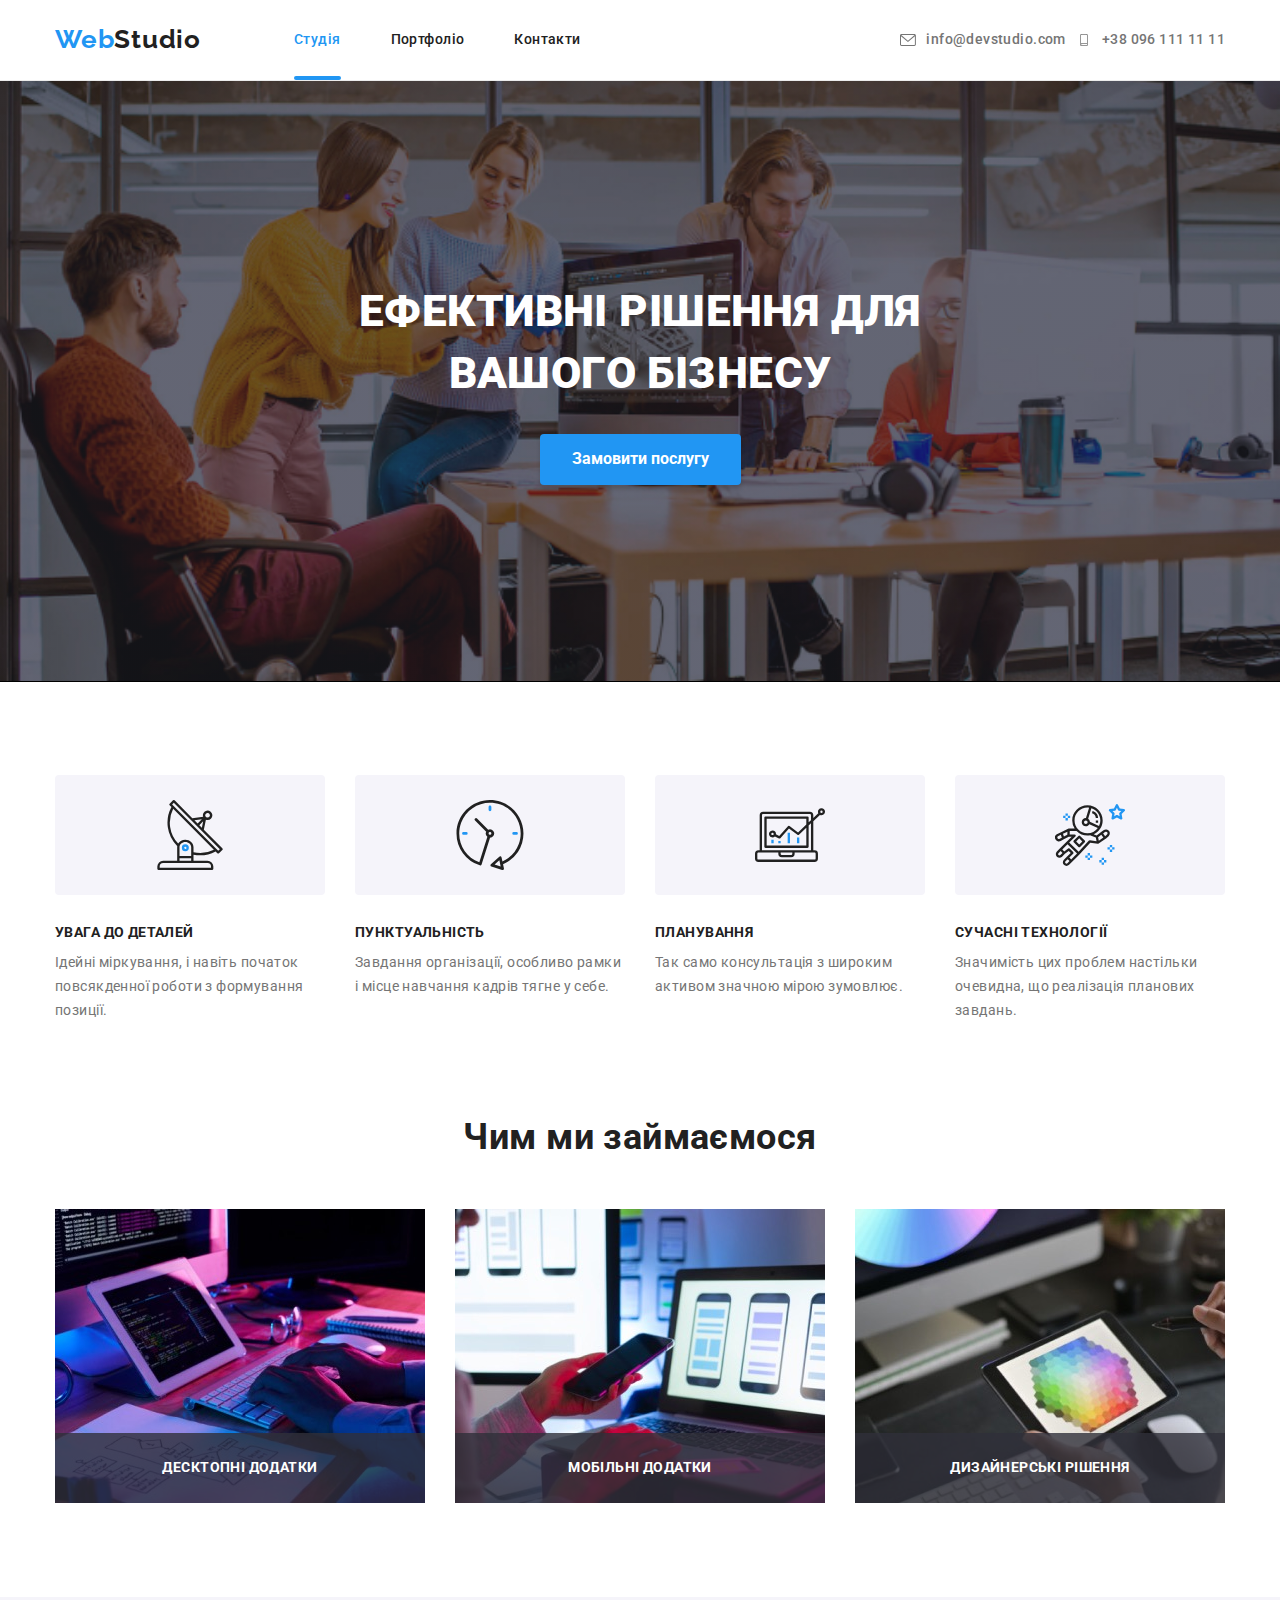
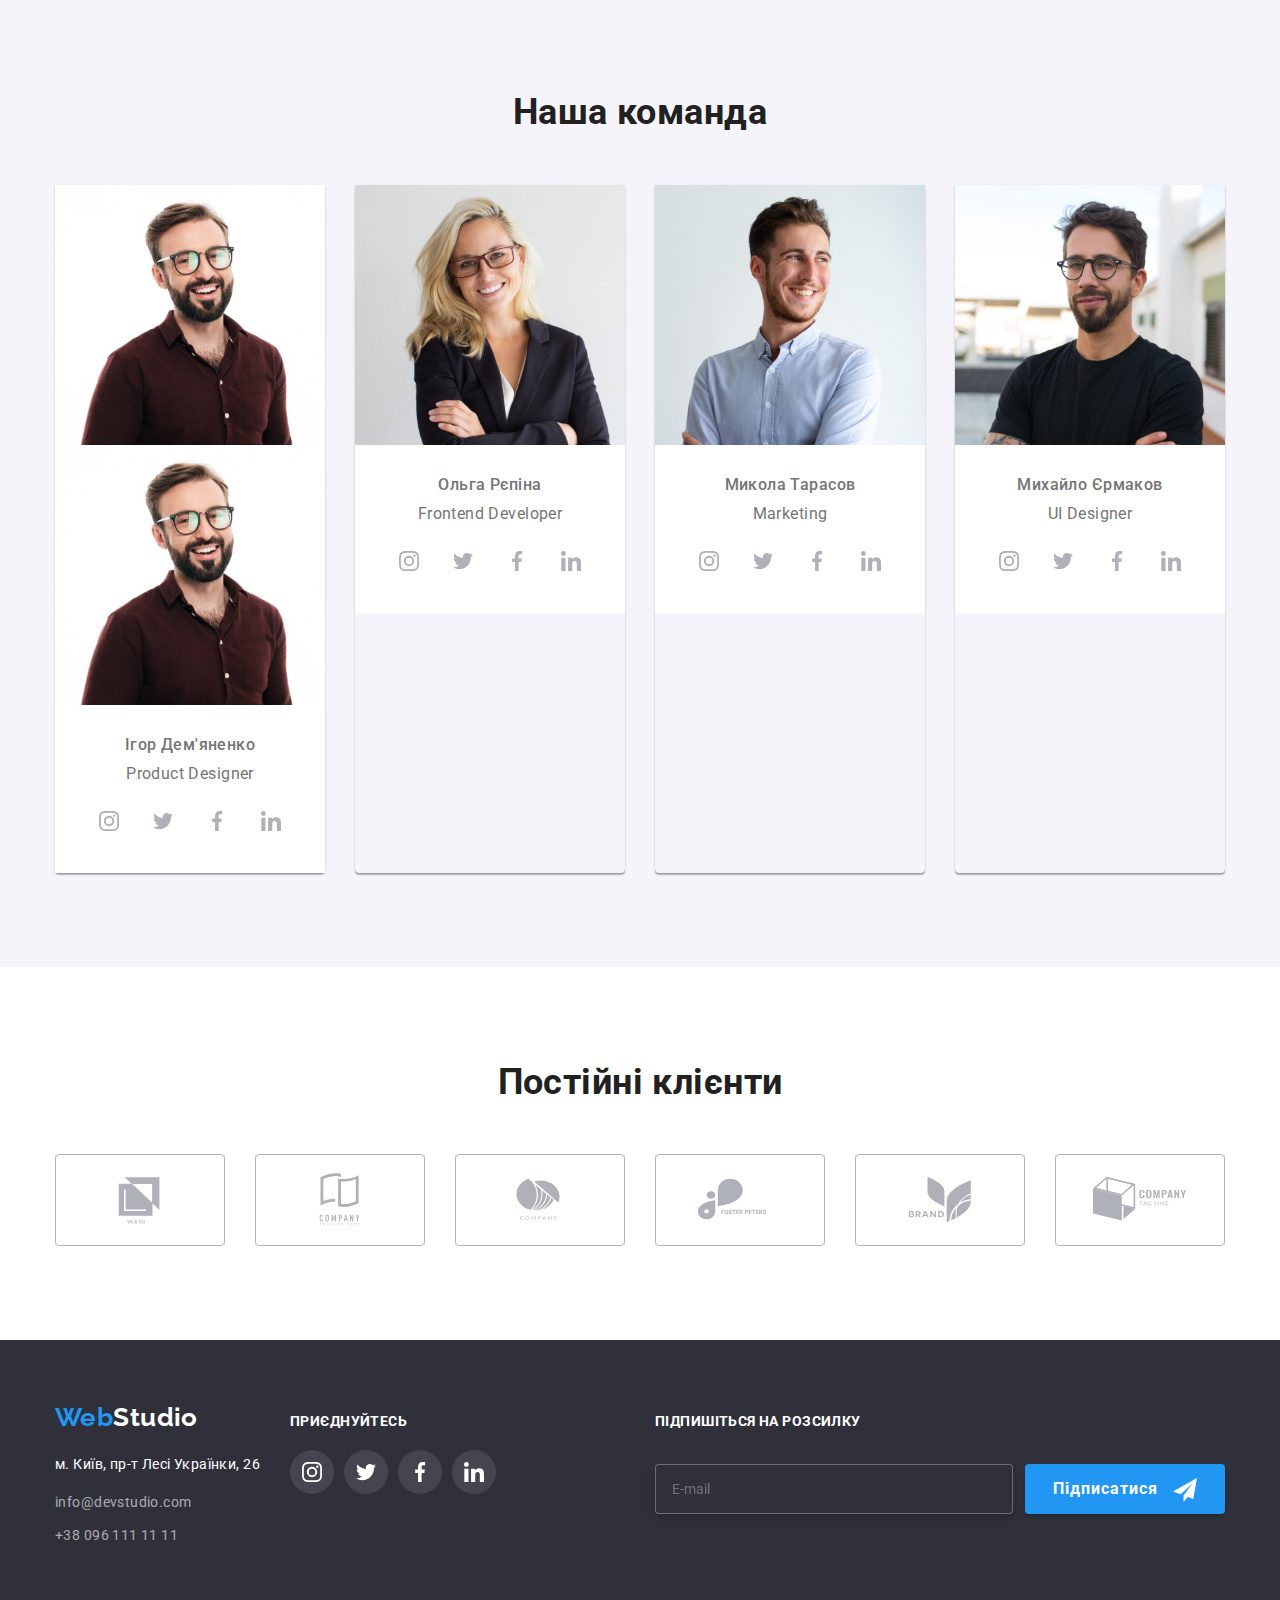
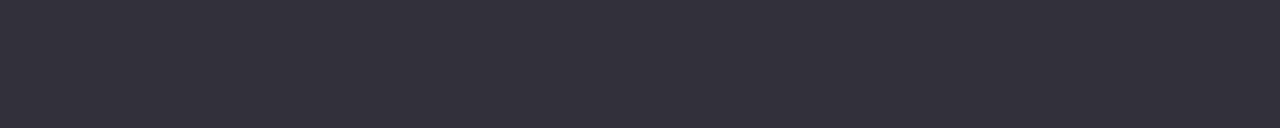
==== commit f542bce9: "hw8" ====
--- a/index.html
+++ b/index.html
@@ -216,30 +216,26 @@
           <ul class="gallerylist">
             <li class="item-shadow">
 
-              <picture>
-                <source 
-                media="(min-width: 768px)"
-                type="image/jpg"
-                srcset="./images/igor.jpg 1x,
-                        ./images/img@2x.jpg 2x"/>
-                <source 
-                media="(min-width: 768px)"
-                type="image/jpg"
-                srcset="./images/olga.jpg 1x,
-                        ./images/imgolga@2x.jpg 2x"/>
-                <source 
-                media="(min-width: 768px)"
-                type="image/jpg"
-                srcset="./images/mukola.jpg 1x,
-                      ./images/imgmukola@2x.jpg 2x"/>
-                <source 
-                media="(min-width: 768px)"
-                type="image/jpg"
-                srcset="./images/muxailo.jpg 1x,
-                        ./images/imgmuhailo@2x.jpg 2x"/>
-
-              </picture>
-
+        <picture>
+          <source
+            srcset="./images/igor.jpg 1x, ./images/img@2x.jpg 2x"
+            media="(min-width:1200px)"
+            type="image/jpeg"
+          />
+          <source
+            srcset="./images/imgIgor-tablet.jpg 1x, ./imgIgor-tablet@2x.jpg 2x"
+            media="(min-width:768px)"
+            type="image/jpeg"
+          />
+          <source
+            srcset="./images/imgIgor-mobile.jpg 1x, ./images/imgIgor-mobile@2x.jpg 2x"
+            media="(max-width:767px)"
+            type="image/jpeg"
+          />
+          <img src="./images/imgIgor-mobile.jpg" alt="team member" />
+        </picture>
+
+      
               <img
                 class="image"
                 src="./images/igor.jpg"
--- a/css/main.min.css
+++ b/css/main.min.css
@@ -1 +1 @@
-:root{--primary-text-color: #757575;--secondary-text-color: #212121;--title-text-color: #ffffff;--accent-color: #2196f3;--secondary-button-color: #f5f4fa;--background-color-main: #2f303a;--main-font: Roboto, sans-serif;--secondary-font: Raleway, sans-serif}.visually-hidden{position:absolute;width:1px;height:1px;margin:-1px;border:0;padding:0;white-space:nowrap;clip-path:inset(100%);clip:rect(0 0 0 0);overflow:hidden}html{box-sizing:border-box}body{color:var(--primary-text-color);background-color:var(--title-text-color);font-family:Roboto,sans-serif;font-size:14px;letter-spacing:.03em}img{display:block;max-width:100%;height:auto}.image{display:block}.section{padding-top:94px;padding-bottom:94px}.link{text-decoration:none}.container{padding-left:15px;padding-right:15px}@media screen and (min-width: 480px){.container{width:480px;margin-left:auto;margin-right:auto}}@media screen and (min-width: 768px){.container{width:768px}}@media screen and (min-width: 1200px){.container{width:1200px}}.hero{background-color:var(--background-color-main);padding-top:200px;padding-bottom:200px;margin:0 auto}.hero.overlay{max-width:1600px;height:600px;outline:1px solid #000;margin-left:auto;margin-right:auto;background-image:linear-gradient(rgba(47, 48, 58, 0.4), rgba(47, 48, 58, 0.4)),url("../images/Img-backgr.jpg");background-size:cover;background-repeat:no-repeat;background-position:center}@media screen and (min-device-pixel-ratio: 2),screen and (min-resolution: 192dpi),screen and (min-resolution: 2dppx){.hero.overlay .hero.overlay{background-image:url("../images/Headerimg@2x.jpg")}}.button.primary{color:var(--title-text-color);background-color:var(--accent-color);font-weight:700;font-size:16px;line-height:1.9;margin:0 auto;display:block;cursor:pointer;vertical-align:middle;padding-top:10px;padding-bottom:10px;padding-left:32px;padding-right:32px;border:none;box-shadow:0px 4px 4px rgba(0,0,0,.15);border-radius:4px}.modal-close-btn{position:absolute;top:8px;right:8px;display:flex;justify-content:center;align-items:center;width:30px;height:30px;border-radius:50%;background:#fff;border:1px solid rgba(0,0,0,.1);padding:0;cursor:pointer}.modal-close-btn:hover svg.modal-close-icon,.modal-close-btn:focus svg.modal-close-icon{fill:#2196f3}.modal-close-icon{width:18px;height:18px;fill:#000;padding:0;vertical-align:middle;transition:fill 250ms cubic-bezier(0.4, 0, 0.2, 1)}.social-list-link{display:flex;align-items:center;justify-content:center;width:44px;height:44px;background-color:#fff;border-radius:50%;transition:background-color 250ms cubic-bezier(0.4, 0, 0.2, 1)}.social-list-link:hover,.social-list-link:focus{background-color:#2196f3}.social-list-icon{fill:#afb1b8}.social-list-item{display:block;margin-right:10px;max-width:480px}.social-list-item:last-child{margin:0}a svg.social-list-icon{transition:fill 250ms cubic-bezier(0.4, 0, 0.2, 1)}a:hover svg.social-list-icon,a:focus svg.social-list-icon{fill:#fff}.social-list{display:flex;justify-content:center;padding-left:0;margin:0}.hero__title{color:var(--title-text-color);font-size:44px;line-height:1.4;font-weight:900;max-width:696px;margin:0 auto;text-align:center;margin-bottom:30px}.backdrop{position:fixed;top:0;left:0;width:100vw;height:100vh;background-color:rgba(0,0,0,.2);transition:visibility 250ms cubic-bezier(0.4, 0, 0.2, 1),opacity 250ms cubic-bezier(0.4, 0, 0.2, 1)}.backdrop.is-hidden{opacity:0;pointer-events:none;visibility:hidden}.modal{position:absolute;width:528px;height:581px;left:50%;top:50%;transform:translate(-50%, -50%) scale(1);background:#fff;box-shadow:0px 1px 3px rgba(0,0,0,.12),0px 1px 1px rgba(0,0,0,.14),0px 2px 1px rgba(0,0,0,.2);border-radius:4px;padding:40px;transition:transform 250ms cubic-bezier(0.4, 0, 0.2, 1)}.backdrop.is-hidden .modal{transform:translate(-50%, -50%) scale(0.6)}.title-modal-form{margin:0;font-family:"Roboto";font-weight:700;font-size:20px;line-height:1.15;text-align:center;letter-spacing:.03em;color:#212121}.data{font-family:"Roboto";font-size:12px;line-height:1.16;letter-spacing:.01em;color:#757575;margin-bottom:4px}.comment{width:100%;height:120px;margin-top:4px;padding:12px 16px;resize:none;border:1px solid rgba(33,33,33,.2);border-radius:4px;font-family:"Roboto";font-size:12px;line-height:1.16;letter-spacing:.01em;color:rgba(117,117,117,.5);color:#000}.comment:focus{border-color:var(--accent-color);transition:border-color 250ms cubic-bezier(0.4, 0, 0.2, 1);outline:none}.header__container{display:flex;justify-content:space-between;align-items:center}.header{padding-top:0;padding-bottom:0;position:relative}@media screen and (max-width: 767px){.header{padding-top:16px;padding-bottom:16px}}.header{border-bottom:1px solid #ececec}.container .header__container{display:flex;align-items:center;height:80px}.header__logo{color:var(--secondary-text-color);font-weight:700;font-size:26px;line-height:1.2;font-family:"Raleway",sans-serif;text-decoration:none}.header__logo.link{font-weight:700;font-size:26px;line-height:1.2;letter-spacing:.03em;color:var(--secondary-text-color);text-decoration:none}.header__menu{display:flex;align-items:center}.header__link .link{display:flex}.list{list-style:none;padding-left:0;gap:30px;padding:0;margin-left:0;margin:0}.contacts.list .mail{margin-right:50px}.accent{color:var(--accent-color)}.contacts__icon{fill:#757575;padding:0;margin-right:10px;vertical-align:middle}a svg.contacts__icon{transition:fill 250ms cubic-bezier(0.4, 0, 0.2, 1)}a:hover svg.contacts__icon,a:focus svg.contacts__icon{fill:#2196f3}.contacts__info{display:flex;color:var(--primary-text-color);font-weight:500;font-size:14px;line-height:1.14;text-decoration:none;list-style:none;flex-wrap:wrap;padding-left:auto;padding-right:10px;padding:0;margin:0 0 0 auto;align-items:center;justify-content:center;transition:color 250ms cubic-bezier(0.4, 0, 0.2, 1)}.contacts__info:hover,.contacts__info:focus{color:var(--accent-color)}@media screen and (max-width: 767px){.contacts__info{display:none}}.contacts{display:flex;color:var(--primary-text-color);font-weight:500;font-size:14px;line-height:1.14;text-decoration:none;list-style:none;flex-wrap:wrap;padding-left:auto;gap:50px;margin:0 0 0 auto}@media screen and (max-width: 767px){.contacts{display:none}}@media screen and (min-width: 768px){.contacts{list-style:none;margin-left:auto;line-height:1.17;font-size:12px;gap:10px}}.contact-form-field{display:block;margin-bottom:10px}.contact-form-input{width:100%;height:40px;border:1px solid rgba(33,33,33,.2);border-radius:4px;padding-left:42px;transform:border-color 250ms cubic-bezier(0.4, 0, 0.2, 1)}.contact-form-input:focus{border-color:var(--accent-color);outline:none}.contact-form-input-wrapper{position:relative;display:block;margin-top:4px}.contact-form-icon{position:absolute;top:50%;left:0;fill:#212121;padding:0;margin-left:12px;transform:translateY(-50%);transition:fill 250ms cubic-bezier(0.4, 0, 0.2, 1)}.contact-form-input:focus+.contact-form-icon{fill:var(--accent-color)}.contact-form-submit-btn{width:200px;height:50px;left:700px;top:713px;padding:10px 52px;background:#188ce8;box-shadow:0px 4px 4px rgba(0,0,0,.15);border-radius:4px;border:none;cursor:pointer;font-family:"Roboto";font-weight:700;font-size:16px;line-height:1.8;display:block;margin:0 auto;align-items:center;text-align:center;letter-spacing:.06em;color:#fff;margin-top:30px}.contact-form-submit-btn:hover,.contact-form-submit-btn:focus{transition:box-shadow 250ms cubic-bezier(0.4, 0, 0.2, 1)}.contact-form-checkbox-label{display:flex;align-items:center;font-family:"Roboto";font-size:14px;line-height:1.7;letter-spacing:.03em;color:#757575;background-color:#fff}.contact-form-checkbox{margin-bottom:10px;border:2px solid #212121;color:var(--accent-color)}.contact-form-checkbox:checked{background-color:var(--accent-color)}.contact-form-checkbox:checked{background-color:#2196f3;outline-offset:2px}.contact-checkbox{margin-left:13px}.checkbox-link{color:#2196f3}.check-icon{display:flex;align-items:center;justify-content:center;fill:#fff;padding:0;vertical-align:middle;cursor:pointer;width:15px;height:16px}.black-border{display:flex;border:2px solid #000;border-radius:2px;width:16px;height:15px;margin-right:8.38px;align-items:center;justify-content:center}.contact-form-checkbox:checked+.contact-form-checkbox-label .black-border{background-color:var(--accent-color);border-color:#2196f3;outline-offset:2px}.contact-form-checkbox:focus+.contact-form-checkbox-label .black-border{border-radius:2px;border:2px solid #2196f3}.duty__list{list-style:none;display:flex;flex-wrap:wrap;padding-left:0;margin-right:30px;padding:0;margin-left:0;margin:0;gap:30px}.duty__item{width:270px}@media screen and (max-width: 767px){.duty__item{width:450px}}@media screen and (max-width: 1199px){.duty__item{width:354px}}.duty__link{display:flex;align-items:center;justify-content:center;width:100%;height:120px;margin-bottom:30px;background-color:#f5f4fa;border-radius:4px}@media screen and (max-width: 767px){.duty__link{width:450px}}.duty__title{color:var(--secondary-text-color);font-weight:700;font-size:14px;line-height:1.14;margin-bottom:10px;margin-top:0}@media screen and (max-width: 767px){.duty__title{text-align:center}}.duty__text{font-size:14px;line-height:1.7;margin:0}.header__link{color:var(--secondary-text-color);font-weight:500;font-size:14px;line-height:1.14;text-decoration:none;display:flex;align-items:center;margin-left:93px;transition:color 250ms cubic-bezier(0.4, 0, 0.2, 1)}.header__link:hover,.header__link:focus{color:var(--accent-color)}@media screen and (max-width: 767px){.header__link{display:none}}.header__link .item{margin-right:50px;padding-top:32px;padding-bottom:32px}.header__link .item:last-child{margin:0}.header__link .item:not(:last-child){margin-right:50px}.header__link.list{color:var(--secondary-text-color);font-weight:500;font-size:14px;line-height:1.14;text-decoration:none;gap:50px}.header__link .link{display:block;color:var(--accent-color);text-decoration:none;padding-top:32px;padding-bottom:32px;transition:color 250ms cubic-bezier(0.4, 0, 0.2, 1)}.header__link .link:hover,.header__link .link:focus{color:var(--primary-text-color)}.header__link .link.current{position:relative;color:var(--accent-color)}.header__link .link.current::after{content:"";position:absolute;width:100%;height:4px;background-color:var(--accent-color);bottom:0;left:0;border-radius:2px}.gallery{max-width:370px}@media screen and (min-width: 768px){.gallery{width:calc((100% - 30px)/2)}}@media screen and (min-width: 1200px){.gallery{width:calc((100% - 60px)/3)}}.gallerylist{list-style:none;padding:0;margin-left:0;margin:0;display:flex;flex-wrap:wrap;padding-left:0;gap:30px}.link-sdw{text-decoration:none;display:block;transition:box-shadow 250ms cubic-bezier(0.4, 0, 0.2, 1)}.link-sdw:hover{box-shadow:0px 1px 1px rgba(0,0,0,.12),0px 4px 4px rgba(0,0,0,.06),1px 4px 6px rgba(0,0,0,.16)}.portfolio-animation{position:relative;overflow:hidden;transition:transform 250ms cubic-bezier(0.4, 0, 0.2, 1)}.blue-text{position:absolute;margin:0;padding-top:63px;padding-bottom:63px;padding-left:24px;padding-right:24px;background-color:rgba(33,150,243,.9);width:370px;height:294px;font-family:"Roboto";font-style:normal;font-size:18px;line-height:1.6;letter-spacing:.03em;color:#fff;transition:transform 250ms ease}.portfolio-animation:hover .blue-text{transform:translateY(-100%)}.link-sdw:hover .blue-text,.link-sdw:focus .blue-text{transform:translateY(-100%)}.image-blue{display:block;position:relative}.info-name{padding-left:24px;padding-right:24px;padding-top:20px;padding-bottom:20px;border-bottom:1px solid #eee;border-left:1px solid #eee;border-right:1px solid #eee}.title-name{color:var(--secondary-text-color);font-weight:700;font-size:18px;line-height:2;text-decoration:none;margin-bottom:4px;margin-top:0}.discr{color:var(--primary-text-color);font-size:16px;line-height:1.9;text-decoration:none;margin-top:0;margin-bottom:0}.button-list{list-style:none;display:flex;flex-wrap:wrap;gap:8px;padding:0;justify-content:center;margin:0;margin-bottom:50px}.button.secondary{background-color:var(--secondary-button-color);font-weight:500;font-size:16px;line-height:1.6;cursor:pointer;padding-top:6px;padding-bottom:6px;padding-left:22px;padding-right:22px;border:none;border-radius:4px;transition:box-shadow 250ms cubic-bezier(0.4, 0, 0.2, 1),background-color 250ms cubic-bezier(0.4, 0, 0.2, 1),color 250ms cubic-bezier(0.4, 0, 0.2, 1)}.button.secondary:hover,.button.secondary:focus{box-shadow:0px 3px 1px rgba(0,0,0,.1),0px 1px 2px rgba(0,0,0,.08),0px 2px 2px rgba(0,0,0,.12);border-radius:4px;color:var(--title-text-color);background-color:var(--accent-color)}.button.secondary.blue{background-color:var(--accent-color);color:var(--title-text-color);padding-top:6px;padding-bottom:6px;padding-left:25px;padding-right:25px;transition:box-shadow 250ms cubic-bezier(0.4, 0, 0.2, 1)}.button.secondary.blue:hover,.button.secondary.blue:focus{box-shadow:0px 3px 1px rgba(0,0,0,.1),0px 1px 2px rgba(0,0,0,.08),0px 2px 2px rgba(0,0,0,.12);border-radius:4px}.section-work{padding-bottom:94px}@media screen and (max-width: 1199px){.section-work{display:none}}.section-title{color:var(--secondary-text-color);font-weight:700;font-size:36px;line-height:1.2;text-align:center;margin-bottom:50px;margin-top:0}@media screen and (max-width: 767px){.section-title{margin-bottom:30px;text-align:center}}@media screen and (min-width: 768px)and (max-width: 1199px){.section-title{font-size:28px;line-height:1.17;margin-bottom:30px}}.thumb{position:relative}.pic-text{position:absolute;padding-top:27px;padding-bottom:27px;margin:0;bottom:0;left:0;width:100%;height:70px;background-color:rgba(47,48,58,.8);font-family:"Roboto";font-weight:700;font-size:14px;line-height:1.14;text-align:center;letter-spacing:.03em;text-transform:uppercase;color:#fff}.block.secondary{background-color:var(--secondary-button-color)}.item-shadow{box-shadow:0px 1px 3px rgba(0,0,0,.12),0px 1px 1px rgba(0,0,0,.14),0px 2px 1px rgba(0,0,0,.2);border-radius:0px 0px 4px 4px}@media screen and (min-width: 768px)and (max-width: 1199px){.item-shadow{flex-basis:calc((100% - 30px)/2)}}@media screen and (min-width: 1200px){.item-shadow{max-width:270px}}.names{padding-top:30px;padding-bottom:30px;background-color:#fff}.person{text-align:center;font-weight:500;font-size:16px;line-height:1.2;margin-bottom:10px;margin-top:0}.prof{text-align:center;font-size:16px;line-height:1.2;margin-top:0;margin-bottom:16px}.client-link{display:flex;justify-content:center;align-items:center;width:100%;height:100%;color:#afb1b8;border:1px solid #afb1b8;border-radius:4px;background-color:#fff;margin:0;transition:border-color 250ms cubic-bezier(0.4, 0, 0.2, 1)}.client-link:hover{border:1px solid #2196f3;border-radius:4px}.client-list-item{height:92px;flex-basis:calc((100% - 30px)/2)}@media screen and (min-width: 768px){.client-list-item{flex-basis:calc((100% - 60px)/3)}}@media screen and (min-width: 1200px){.client-list-item{flex-basis:calc((100% - 150px)/6)}}a svg.client-icon{transition:fill 250ms cubic-bezier(0.4, 0, 0.2, 1)}.client-icon{fill:currentColor}.client-icon:hover svg{fill:#2196f3}a:hover svg.client-icon,a:focus svg.client-icon{fill:#2196f3}.client-list-icons{list-style:none;display:flex;flex-wrap:wrap;padding-left:0;margin:0;gap:30px}.container.clients{display:block}.footer__logo{font-family:Raleway;color:var(--title-text-color);font-weight:700;font-size:26px;line-height:1.2;text-decoration:none}.adres{margin-top:0;margin-bottom:0}.email{margin-bottom:9px}.contacts__footer{font-size:14px;line-height:1.7;letter-spacing:.03em;color:rgba(255,255,255,.6);list-style:none;padding-left:0;padding:0;margin-bottom:0;text-decoration:none}.infoicons{display:flex}@media screen and (max-width: 767px){.infoicons{display:block}}@media screen and (min-width: 768px){.infoicons{display:flex;justify-content:space-between;width:100%;padding-left:76px;padding-right:89px}}@media screen and (min-width: 1200px){.infoicons{align-items:baseline;padding-left:0}}.footer-list{list-style:none;padding-left:0;padding:0;margin-bottom:0}.footer-icons{text-align:center;display:block}@media screen and (max-width: 767px){.footer-icons{padding-top:70px}}@media screen and (min-width: 1200px){.footer-icons{margin-left:0;display:block;text-align:left}}.footer-social-list-link{display:flex;align-items:center;justify-content:center;width:44px;height:44px;background-color:rgba(255,255,255,.1);border-radius:50%;transition:background-color 250ms cubic-bezier(0.4, 0, 0.2, 1)}.footer-social-list-link:hover,.footer-social-list-link:focus{background-color:#2196f3}.footer-social-list-icon{fill:#fff}.form{margin-left:auto;text-align:center}@media screen and (min-width: 768px){.form{display:flex;flex-direction:column;align-items:center}}@media screen and (min-width: 1200px){.form{margin-left:0;text-align:left}}@media screen and (min-width: 1200px){.form-decktop{flex-direction:row}}.form input{margin:0;width:358px;height:50px;border:1px solid rgba(255,255,255,.3);filter:drop-shadow(0px 4px 4px rgba(0, 0, 0, 0.15));border-radius:4px;background:#2f303a;padding-left:16px}.subcribe-input{transform:border-color 250 ms cubic-bezier(0.4, 0, 0.2, 1);color:#fff}.subcribe-input:focus{border-color:var(--title-text-color);outline:none}.sub-text{font-family:"Roboto";font-weight:700;font-size:14px;line-height:1.14;letter-spacing:.03em;text-transform:uppercase;color:#fff}.btn-submit{width:200px;height:50px;left:1213px;top:1757px;font-family:"Roboto";font-weight:700;font-size:16px;line-height:1.9;align-items:center;text-align:center;letter-spacing:.06em;color:#fff;background:#2196f3;box-shadow:0px 4px 4px rgba(0,0,0,.15);border-radius:4px;border:none;margin-left:12px;padding:0;margin-top:20px}.btn-sub-icon{width:24px;height:24px;fill:#fff;margin-left:10px;padding:0;vertical-align:middle}footer .container{align-items:baseline}@media screen and (min-width: 768px){footer .container{gap:70px;align-items:baseline}}@media screen and (min-width: 1200px){footer .container{display:flex}}.footer-block{background-color:var(--background-color-main);padding-top:60px;padding-bottom:60px}.footer{color:var(--title-text-color);font-style:normal;font-size:14px;line-height:1.7;text-decoration:none;margin-top:20px}.footer-info{text-align:center}@media screen and (min-width: 768px){.footer-info{display:block;justify-content:space-between}}@media screen and (min-width: 1200px){.footer-info{text-align:left;margin-right:70px}}.footer-list{list-style:none}.footer-links-title{color:var(--title-text-color);font-weight:700;font-size:14px;line-height:1.14;margin-bottom:20px;margin-top:0;padding-right:0}.mobile-menu{padding:0;margin:0;list-style:none}@media screen and (min-width: 768px){.mobile-menu{display:none}}.mob-menu{margin-bottom:48px}.mobile-menu__list{font-family:Roboto;list-style:none;margin-bottom:32px}.mobile-menu__soclink{display:block;font-family:var(--main-font);font-weight:500;font-size:18px;line-height:1.2;text-decoration:none;list-style:none;color:#2196f3}.mobile-menu__socials{display:flex;gap:10px;flex-wrap:wrap;font-size:18px;list-style:none;padding-left:0}.mobile-menu__item:not(:last-child){display:flex;gap:10px}.mobile-menu__item:not(:last-child)::after{content:"";display:block;height:100%;width:1px;background-color:rgba(33,33,33,.2)}.mobile-menu__link{display:block;text-decoration:none;list-style:none;font-family:var(--main-font);font-size:40px;line-height:1.15;font-weight:500;line-height:1.2;color:#212121;margin-bottom:32px;transition:color 250ms cubic-bezier(0.4, 0, 0.2, 1)}.mobile-menu__link:hover,.mobile-menu__link:focus{color:#2196f3}.mobile-contacts{list-style:none;padding-left:0;margin-bottom:64px}.mob-contacts{margin-bottom:32px}.mobile-contacts__mail{font-family:var(--main-font);font-size:24px;line-height:1.17;color:#757575;text-decoration:none;margin-bottom:64px}.mobile-contacts__tel{font-family:var(--main-font);font-size:24px;line-height:1.17;color:#2196f3;text-decoration:none;margin-bottom:32px}.menu-toggle{min-width:40px;min-height:40px;display:flex;align-items:center;justify-content:center;background-color:rgba(0,0,0,0);border:none;border-radius:50%;padding:0;margin:0;line-height:0;cursor:pointer;outline:none;color:#000}@media screen and (min-width: 768px){.menu-toggle{display:none}}.menu-toggle__icon{fill:#212121;transition:fill 250ms cubic-bezier(0.4, 0, 0.2, 1)}.menu-toggle__icon:hover,.menu-toggle__icon:focus{fill:#2196f3}.menu-container .menu-toggle{position:absolute;top:16px;right:16px;color:#212121;transition:color 250ms cubic-bezier(0.4, 0, 0.2, 1)}.menu-container .menu-toggle:hover,.menu-container .menu-toggle:focus{color:#2196f3}.mobile-menu__close-btn{position:absolute;top:10px;right:15px;background:rgba(0,0,0,0);border:none;padding:0;line-height:0}@media screen and (min-width: 768px){.mobile-menu__close-btn{display:none}}.menu-container{display:flex;flex-direction:column;justify-content:space-between;position:fixed;top:0;left:0;width:100vw;height:100vh;padding:32px;background-color:#fff;z-index:999;transform:translateX(100%);transition:transform 250ms ease-in-out}.menu-container.is-open{transform:translateX(0)}/*# sourceMappingURL=main.min.css.map */+:root{--primary-text-color: #757575;--secondary-text-color: #212121;--title-text-color: #ffffff;--accent-color: #2196f3;--secondary-button-color: #f5f4fa;--background-color-main: #2f303a;--main-font: Roboto, sans-serif;--secondary-font: Raleway, sans-serif}.visually-hidden{position:absolute;width:1px;height:1px;margin:-1px;border:0;padding:0;white-space:nowrap;clip-path:inset(100%);clip:rect(0 0 0 0);overflow:hidden}html{box-sizing:border-box}body{color:var(--primary-text-color);background-color:var(--title-text-color);font-family:Roboto,sans-serif;font-size:14px;letter-spacing:.03em}img{display:block;max-width:100%;height:auto}.image{display:block}.section{padding-top:94px;padding-bottom:94px}.link{text-decoration:none}.container{padding-left:15px;padding-right:15px}@media screen and (min-width: 480px){.container{width:480px;margin-left:auto;margin-right:auto}}@media screen and (min-width: 768px){.container{width:768px}}@media screen and (min-width: 1200px){.container{width:1200px}}.hero{background-color:var(--background-color-main);padding-top:200px;padding-bottom:200px;margin:0 auto}.hero.overlay{max-width:1600px;height:600px;outline:1px solid #000;margin-left:auto;margin-right:auto;background-image:linear-gradient(rgba(47, 48, 58, 0.4), rgba(47, 48, 58, 0.4)),url("../images/Img-backgr.jpg");background-size:cover;background-repeat:no-repeat;background-position:center}@media screen and (min-device-pixel-ratio: 2),screen and (min-resolution: 192dpi),screen and (min-resolution: 2dppx){.hero.overlay .hero.overlay{background-image:linear-gradient(rgba(47, 48, 58, 0.4), rgba(47, 48, 58, 0.4)),url("../images/Img-backgr@2x.jpg")}}@media screen and (max-width: 767px){.hero.overlay{background-image:linear-gradient(rgba(47, 48, 58, 0.4), rgba(47, 48, 58, 0.4)),url("../images/Headerimg_mobile.jpg")}}@media screen and (min-resolution: 2dppx){.hero.overlay{background-image:linear-gradient(rgba(47, 48, 58, 0.4), rgba(47, 48, 58, 0.4)),url("../images/Headerimg_mobile@2x.jpg")}}@media screen and (min-width: 768px){.hero.overlay{background-image:linear-gradient(rgba(47, 48, 58, 0.4), rgba(47, 48, 58, 0.4)),url("../images/Headerimg_tablet.jpg")}}@media screen and (min-resolution: 2dppx){.hero.overlay{background-image:linear-gradient(rgba(47, 48, 58, 0.4), rgba(47, 48, 58, 0.4)),url("../images/Headerimg_tablet@2x.jpg")}}.button.primary{color:var(--title-text-color);background-color:var(--accent-color);font-weight:700;font-size:16px;line-height:1.9;margin:0 auto;display:block;cursor:pointer;vertical-align:middle;padding-top:10px;padding-bottom:10px;padding-left:32px;padding-right:32px;border:none;box-shadow:0px 4px 4px rgba(0,0,0,.15);border-radius:4px}.modal-close-btn{position:absolute;top:8px;right:8px;display:flex;justify-content:center;align-items:center;width:30px;height:30px;border-radius:50%;background:#fff;border:1px solid rgba(0,0,0,.1);padding:0;cursor:pointer}.modal-close-btn:hover svg.modal-close-icon,.modal-close-btn:focus svg.modal-close-icon{fill:#2196f3}.modal-close-icon{width:18px;height:18px;fill:#000;padding:0;vertical-align:middle;transition:fill 250ms cubic-bezier(0.4, 0, 0.2, 1)}.social-list-link{display:flex;align-items:center;justify-content:center;width:44px;height:44px;background-color:#fff;border-radius:50%;transition:background-color 250ms cubic-bezier(0.4, 0, 0.2, 1)}.social-list-link:hover,.social-list-link:focus{background-color:#2196f3}.social-list-icon{fill:#afb1b8}.social-list-item{display:block;margin-right:10px;max-width:480px}.social-list-item:last-child{margin:0}a svg.social-list-icon{transition:fill 250ms cubic-bezier(0.4, 0, 0.2, 1)}a:hover svg.social-list-icon,a:focus svg.social-list-icon{fill:#fff}.social-list{display:flex;justify-content:center;padding-left:0;margin:0}.hero__title{color:var(--title-text-color);font-size:44px;line-height:1.4;font-weight:900;max-width:696px;margin:0 auto;text-align:center;margin-bottom:30px}.backdrop{position:fixed;top:0;left:0;width:100vw;height:100vh;background-color:rgba(0,0,0,.2);transition:visibility 250ms cubic-bezier(0.4, 0, 0.2, 1),opacity 250ms cubic-bezier(0.4, 0, 0.2, 1)}.backdrop.is-hidden{opacity:0;pointer-events:none;visibility:hidden}.modal{position:absolute;width:528px;height:581px;left:50%;top:50%;transform:translate(-50%, -50%) scale(1);background:#fff;box-shadow:0px 1px 3px rgba(0,0,0,.12),0px 1px 1px rgba(0,0,0,.14),0px 2px 1px rgba(0,0,0,.2);border-radius:4px;padding:40px;transition:transform 250ms cubic-bezier(0.4, 0, 0.2, 1)}.backdrop.is-hidden .modal{transform:translate(-50%, -50%) scale(0.6)}.title-modal-form{margin:0;font-family:"Roboto";font-weight:700;font-size:20px;line-height:1.15;text-align:center;letter-spacing:.03em;color:#212121}.data{font-family:"Roboto";font-size:12px;line-height:1.16;letter-spacing:.01em;color:#757575;margin-bottom:4px}.comment{width:100%;height:120px;margin-top:4px;padding:12px 16px;resize:none;border:1px solid rgba(33,33,33,.2);border-radius:4px;font-family:"Roboto";font-size:12px;line-height:1.16;letter-spacing:.01em;color:rgba(117,117,117,.5);color:#000}.comment:focus{border-color:var(--accent-color);transition:border-color 250ms cubic-bezier(0.4, 0, 0.2, 1);outline:none}.header__container{display:flex;justify-content:space-between;align-items:center}.header{padding-top:0;padding-bottom:0;position:relative}@media screen and (max-width: 767px){.header{padding-top:16px;padding-bottom:16px}}.header{border-bottom:1px solid #ececec}.container .header__container{display:flex;align-items:center;height:80px}.header__logo{color:var(--secondary-text-color);font-weight:700;font-size:26px;line-height:1.2;font-family:"Raleway",sans-serif;text-decoration:none}.header__logo.link{font-weight:700;font-size:26px;line-height:1.2;letter-spacing:.03em;color:var(--secondary-text-color);text-decoration:none}.header__menu{display:flex;align-items:center}.header__link .link{display:flex}.list{list-style:none;padding-left:0;gap:30px;padding:0;margin-left:0;margin:0}.contacts.list .mail{margin-right:50px}.accent{color:var(--accent-color)}.contacts__icon{fill:#757575;padding:0;margin-right:10px;vertical-align:middle}a svg.contacts__icon{transition:fill 250ms cubic-bezier(0.4, 0, 0.2, 1)}a:hover svg.contacts__icon,a:focus svg.contacts__icon{fill:#2196f3}.contacts__info{display:flex;color:var(--primary-text-color);font-weight:500;font-size:14px;line-height:1.14;text-decoration:none;list-style:none;flex-wrap:wrap;padding-left:auto;padding-right:10px;padding:0;margin:0 0 0 auto;align-items:center;justify-content:center;transition:color 250ms cubic-bezier(0.4, 0, 0.2, 1)}.contacts__info:hover,.contacts__info:focus{color:var(--accent-color)}@media screen and (max-width: 767px){.contacts__info{display:none}}.contacts{display:flex;color:var(--primary-text-color);font-weight:500;font-size:14px;line-height:1.14;text-decoration:none;list-style:none;flex-wrap:wrap;padding-left:auto;gap:50px;margin:0 0 0 auto}@media screen and (max-width: 767px){.contacts{display:none}}@media screen and (min-width: 768px){.contacts{list-style:none;margin-left:auto;line-height:1.17;font-size:12px;gap:10px}}.contact-form-field{display:block;margin-bottom:10px}.contact-form-input{width:100%;height:40px;border:1px solid rgba(33,33,33,.2);border-radius:4px;padding-left:42px;transform:border-color 250ms cubic-bezier(0.4, 0, 0.2, 1)}.contact-form-input:focus{border-color:var(--accent-color);outline:none}.contact-form-input-wrapper{position:relative;display:block;margin-top:4px}.contact-form-icon{position:absolute;top:50%;left:0;fill:#212121;padding:0;margin-left:12px;transform:translateY(-50%);transition:fill 250ms cubic-bezier(0.4, 0, 0.2, 1)}.contact-form-input:focus+.contact-form-icon{fill:var(--accent-color)}.contact-form-submit-btn{width:200px;height:50px;left:700px;top:713px;padding:10px 52px;background:#188ce8;box-shadow:0px 4px 4px rgba(0,0,0,.15);border-radius:4px;border:none;cursor:pointer;font-family:"Roboto";font-weight:700;font-size:16px;line-height:1.8;display:block;margin:0 auto;align-items:center;text-align:center;letter-spacing:.06em;color:#fff;margin-top:30px}.contact-form-submit-btn:hover,.contact-form-submit-btn:focus{transition:box-shadow 250ms cubic-bezier(0.4, 0, 0.2, 1)}.contact-form-checkbox-label{display:flex;align-items:center;font-family:"Roboto";font-size:14px;line-height:1.7;letter-spacing:.03em;color:#757575;background-color:#fff}.contact-form-checkbox{margin-bottom:10px;border:2px solid #212121;color:var(--accent-color)}.contact-form-checkbox:checked{background-color:var(--accent-color)}.contact-form-checkbox:checked{background-color:#2196f3;outline-offset:2px}.contact-checkbox{margin-left:13px}.checkbox-link{color:#2196f3}.check-icon{display:flex;align-items:center;justify-content:center;fill:#fff;padding:0;vertical-align:middle;cursor:pointer;width:15px;height:16px}.black-border{display:flex;border:2px solid #000;border-radius:2px;width:16px;height:15px;margin-right:8.38px;align-items:center;justify-content:center}.contact-form-checkbox:checked+.contact-form-checkbox-label .black-border{background-color:var(--accent-color);border-color:#2196f3;outline-offset:2px}.contact-form-checkbox:focus+.contact-form-checkbox-label .black-border{border-radius:2px;border:2px solid #2196f3}.duty__list{list-style:none;display:flex;flex-wrap:wrap;padding-left:0;margin-right:30px;padding:0;margin-left:0;margin:0;gap:30px}.duty__item{width:270px}@media screen and (max-width: 767px){.duty__item{width:450px}}@media screen and (max-width: 1199px){.duty__item{width:354px}}.duty__link{display:flex;align-items:center;justify-content:center;width:100%;height:120px;margin-bottom:30px;background-color:#f5f4fa;border-radius:4px}@media screen and (max-width: 767px){.duty__link{width:450px}}.duty__title{color:var(--secondary-text-color);font-weight:700;font-size:14px;line-height:1.14;margin-bottom:10px;margin-top:0}@media screen and (max-width: 767px){.duty__title{text-align:center}}.duty__text{font-size:14px;line-height:1.7;margin:0}.header__link{color:var(--secondary-text-color);font-weight:500;font-size:14px;line-height:1.14;text-decoration:none;display:flex;align-items:center;margin-left:93px;transition:color 250ms cubic-bezier(0.4, 0, 0.2, 1)}.header__link:hover,.header__link:focus{color:var(--accent-color)}@media screen and (max-width: 767px){.header__link{display:none}}.header__link .item{margin-right:50px;padding-top:32px;padding-bottom:32px}.header__link .item:last-child{margin:0}.header__link .item:not(:last-child){margin-right:50px}.header__link.list{color:var(--secondary-text-color);font-weight:500;font-size:14px;line-height:1.14;text-decoration:none;gap:50px}.header__link .link{display:block;color:var(--accent-color);text-decoration:none;padding-top:32px;padding-bottom:32px;transition:color 250ms cubic-bezier(0.4, 0, 0.2, 1)}.header__link .link:hover,.header__link .link:focus{color:var(--primary-text-color)}.header__link .link.current{position:relative;color:var(--accent-color)}.header__link .link.current::after{content:"";position:absolute;width:100%;height:4px;background-color:var(--accent-color);bottom:0;left:0;border-radius:2px}.gallery{max-width:370px}@media screen and (min-width: 768px){.gallery{width:calc((100% - 30px)/2)}}@media screen and (min-width: 1200px){.gallery{width:calc((100% - 60px)/3)}}.gallerylist{list-style:none;padding:0;margin-left:0;margin:0;display:flex;flex-wrap:wrap;padding-left:0;gap:30px}.link-sdw{text-decoration:none;display:block;transition:box-shadow 250ms cubic-bezier(0.4, 0, 0.2, 1)}.link-sdw:hover{box-shadow:0px 1px 1px rgba(0,0,0,.12),0px 4px 4px rgba(0,0,0,.06),1px 4px 6px rgba(0,0,0,.16)}.portfolio-animation{position:relative;overflow:hidden;transition:transform 250ms cubic-bezier(0.4, 0, 0.2, 1)}.blue-text{position:absolute;margin:0;padding-top:63px;padding-bottom:63px;padding-left:24px;padding-right:24px;background-color:rgba(33,150,243,.9);width:370px;height:294px;font-family:"Roboto";font-style:normal;font-size:18px;line-height:1.6;letter-spacing:.03em;color:#fff;transition:transform 250ms ease}.portfolio-animation:hover .blue-text{transform:translateY(-100%)}.link-sdw:hover .blue-text,.link-sdw:focus .blue-text{transform:translateY(-100%)}.image-blue{display:block;position:relative}.info-name{padding-left:24px;padding-right:24px;padding-top:20px;padding-bottom:20px;border-bottom:1px solid #eee;border-left:1px solid #eee;border-right:1px solid #eee}@media screen and (min-width: 768px)and (max-width: 1199px){.info-name{flex-grow:1}}.title-name{color:var(--secondary-text-color);font-weight:700;font-size:18px;line-height:2;text-decoration:none;margin-bottom:4px;margin-top:0}.discr{color:var(--primary-text-color);font-size:16px;line-height:1.9;text-decoration:none;margin-top:0;margin-bottom:0}.button-list{list-style:none;display:flex;flex-wrap:wrap;gap:8px;padding:0;justify-content:center;margin:0;margin-bottom:50px}.button.secondary{background-color:var(--secondary-button-color);font-weight:500;font-size:16px;line-height:1.6;cursor:pointer;padding-top:6px;padding-bottom:6px;padding-left:22px;padding-right:22px;border:none;border-radius:4px;transition:box-shadow 250ms cubic-bezier(0.4, 0, 0.2, 1),background-color 250ms cubic-bezier(0.4, 0, 0.2, 1),color 250ms cubic-bezier(0.4, 0, 0.2, 1)}.button.secondary:hover,.button.secondary:focus{box-shadow:0px 3px 1px rgba(0,0,0,.1),0px 1px 2px rgba(0,0,0,.08),0px 2px 2px rgba(0,0,0,.12);border-radius:4px;color:var(--title-text-color);background-color:var(--accent-color)}.button.secondary.blue{background-color:var(--accent-color);color:var(--title-text-color);padding-top:6px;padding-bottom:6px;padding-left:25px;padding-right:25px;transition:box-shadow 250ms cubic-bezier(0.4, 0, 0.2, 1)}.button.secondary.blue:hover,.button.secondary.blue:focus{box-shadow:0px 3px 1px rgba(0,0,0,.1),0px 1px 2px rgba(0,0,0,.08),0px 2px 2px rgba(0,0,0,.12);border-radius:4px}.section-work{padding-bottom:94px}@media screen and (max-width: 1199px){.section-work{display:none}}.section-title{color:var(--secondary-text-color);font-weight:700;font-size:36px;line-height:1.2;text-align:center;margin-bottom:50px;margin-top:0}@media screen and (max-width: 767px){.section-title{margin-bottom:30px;text-align:center}}@media screen and (min-width: 768px)and (max-width: 1199px){.section-title{font-size:28px;line-height:1.17;margin-bottom:30px}}.thumb{position:relative}.pic-text{position:absolute;padding-top:27px;padding-bottom:27px;margin:0;bottom:0;left:0;width:100%;height:70px;background-color:rgba(47,48,58,.8);font-family:"Roboto";font-weight:700;font-size:14px;line-height:1.14;text-align:center;letter-spacing:.03em;text-transform:uppercase;color:#fff}.block.secondary{background-color:var(--secondary-button-color)}.item-shadow{box-shadow:0px 1px 3px rgba(0,0,0,.12),0px 1px 1px rgba(0,0,0,.14),0px 2px 1px rgba(0,0,0,.2);border-radius:0px 0px 4px 4px}@media screen and (min-width: 768px)and (max-width: 1199px){.item-shadow{flex-basis:calc((100% - 30px)/2)}}@media screen and (min-width: 1200px){.item-shadow{max-width:270px}}.names{padding-top:30px;padding-bottom:30px;background-color:#fff}.person{text-align:center;font-weight:500;font-size:16px;line-height:1.2;margin-bottom:10px;margin-top:0}.prof{text-align:center;font-size:16px;line-height:1.2;margin-top:0;margin-bottom:16px}.client-link{display:flex;justify-content:center;align-items:center;width:100%;height:100%;color:#afb1b8;border:1px solid #afb1b8;border-radius:4px;background-color:#fff;margin:0;transition:border-color 250ms cubic-bezier(0.4, 0, 0.2, 1)}.client-link:hover{border:1px solid #2196f3;border-radius:4px}.client-list-item{height:92px;flex-basis:calc((100% - 30px)/2)}@media screen and (min-width: 768px){.client-list-item{flex-basis:calc((100% - 60px)/3)}}@media screen and (min-width: 1200px){.client-list-item{flex-basis:calc((100% - 150px)/6)}}a svg.client-icon{transition:fill 250ms cubic-bezier(0.4, 0, 0.2, 1)}.client-icon{fill:currentColor}.client-icon:hover svg{fill:#2196f3}a:hover svg.client-icon,a:focus svg.client-icon{fill:#2196f3}.client-list-icons{list-style:none;display:flex;flex-wrap:wrap;padding-left:0;margin:0;gap:30px}.container.clients{display:block}.footer__logo{font-family:Raleway;color:var(--title-text-color);font-weight:700;font-size:26px;line-height:1.2;text-decoration:none}.adres{margin-top:0;margin-bottom:0}.email{margin-bottom:9px}.contacts__footer{font-size:14px;line-height:1.7;letter-spacing:.03em;color:rgba(255,255,255,.6);list-style:none;padding-left:0;padding:0;margin-bottom:0;text-decoration:none}.infoicons{display:flex}@media screen and (max-width: 767px){.infoicons{display:block}}@media screen and (min-width: 768px){.infoicons{display:flex;justify-content:space-between;width:100%;padding-left:76px;padding-right:89px;padding-bottom:60px}}@media screen and (min-width: 1200px){.infoicons{align-items:baseline;padding-left:0}}.footer-list{list-style:none;padding-left:0;padding:0;margin-bottom:0}.footer-icons{text-align:center;display:block}@media screen and (max-width: 767px){.footer-icons{padding-bottom:60px}}@media screen and (min-width: 1200px){.footer-icons{margin-left:0;display:block;text-align:left}}.footer-social-list-link{display:flex;align-items:center;justify-content:center;width:44px;height:44px;background-color:rgba(255,255,255,.1);border-radius:50%;transition:background-color 250ms cubic-bezier(0.4, 0, 0.2, 1)}.footer-social-list-link:hover,.footer-social-list-link:focus{background-color:#2196f3}.footer-social-list-icon{fill:#fff}.form{margin-left:auto;text-align:center}@media screen and (min-width: 768px){.form{display:flex;flex-direction:column;align-items:center}}@media screen and (min-width: 1200px){.form{margin-left:0;text-align:left}}@media screen and (min-width: 768px){.form-decktop{display:flex;flex-direction:column;align-items:center}}@media screen and (min-width: 1200px){.form-decktop{flex-direction:row;align-items:baseline}}.form input{margin:0;width:358px;height:50px;border:1px solid rgba(255,255,255,.3);filter:drop-shadow(0px 4px 4px rgba(0, 0, 0, 0.15));border-radius:4px;background:#2f303a;padding-left:16px}.subcribe-input{transform:border-color 250 ms cubic-bezier(0.4, 0, 0.2, 1);color:#fff}.subcribe-input:focus{border-color:var(--title-text-color);outline:none}.sub-text{font-family:"Roboto";font-weight:700;font-size:14px;line-height:1.14;letter-spacing:.03em;text-transform:uppercase;color:#fff}@media screen and (min-width: 1200px){.sub-text{text-align:left;width:100%}}.btn-submit{width:200px;height:50px;left:1213px;top:1757px;font-family:"Roboto";font-weight:700;font-size:16px;line-height:1.9;align-items:center;text-align:center;letter-spacing:.06em;color:#fff;background:#2196f3;box-shadow:0px 4px 4px rgba(0,0,0,.15);border-radius:4px;border:none;margin-left:12px;padding:0;margin-top:20px}.btn-sub-icon{width:24px;height:24px;fill:#fff;margin-left:10px;padding:0;vertical-align:middle}footer .container{align-items:baseline}@media screen and (min-width: 768px){footer .container{gap:70px;align-items:baseline}}@media screen and (min-width: 1200px){footer .container{display:flex}}.footer-block{background-color:var(--background-color-main);padding-top:60px;padding-bottom:60px}.footer{color:var(--title-text-color);font-style:normal;font-size:14px;line-height:1.7;text-decoration:none;margin-top:20px}.footer-info{text-align:center;padding-bottom:60px}@media screen and (min-width: 768px){.footer-info{display:block;justify-content:space-between}}@media screen and (min-width: 1200px){.footer-info{text-align:left}}.footer-list{list-style:none}.footer-links-title{color:var(--title-text-color);font-weight:700;font-size:14px;line-height:1.14;margin-bottom:20px;margin-top:0;padding-right:0}.mobile-menu{padding:0;margin:0;list-style:none}@media screen and (min-width: 768px){.mobile-menu{display:none}}.mob-menu{margin-bottom:48px}.mobile-menu__list{font-family:Roboto;list-style:none;margin-bottom:32px}.mobile-menu__soclink{display:block;font-family:var(--main-font);font-weight:500;font-size:18px;line-height:1.2;text-decoration:none;list-style:none;color:#2196f3}.mobile-menu__socials{display:flex;gap:10px;flex-wrap:wrap;font-size:18px;list-style:none;padding-left:0}.mobile-menu__item:not(:last-child){display:flex;gap:10px}.mobile-menu__item:not(:last-child)::after{content:"";display:block;height:100%;width:1px;background-color:rgba(33,33,33,.2)}.mobile-menu__link{display:block;text-decoration:none;list-style:none;font-family:var(--main-font);font-size:40px;line-height:1.15;font-weight:500;line-height:1.2;color:#212121;margin-bottom:32px;transition:color 250ms cubic-bezier(0.4, 0, 0.2, 1)}.mobile-menu__link:hover,.mobile-menu__link:focus{color:#2196f3}.mobile-contacts{list-style:none;padding-left:0;margin-bottom:64px}.mob-contacts{margin-bottom:32px}.mobile-contacts__mail{font-family:var(--main-font);font-size:24px;line-height:1.17;color:#757575;text-decoration:none;margin-bottom:64px}.mobile-contacts__tel{font-family:var(--main-font);font-size:24px;line-height:1.17;color:#2196f3;text-decoration:none;margin-bottom:32px}.menu-toggle{min-width:40px;min-height:40px;display:flex;align-items:center;justify-content:center;background-color:rgba(0,0,0,0);border:none;border-radius:50%;padding:0;margin:0;line-height:0;cursor:pointer;outline:none;color:#000}@media screen and (min-width: 768px){.menu-toggle{display:none}}.menu-toggle__icon{fill:#212121;transition:fill 250ms cubic-bezier(0.4, 0, 0.2, 1)}.menu-toggle__icon:hover,.menu-toggle__icon:focus{fill:#2196f3}.menu-container .menu-toggle{position:absolute;top:16px;right:16px;color:#212121;transition:color 250ms cubic-bezier(0.4, 0, 0.2, 1)}.menu-container .menu-toggle:hover,.menu-container .menu-toggle:focus{color:#2196f3}.mobile-menu__close-btn{position:absolute;top:10px;right:15px;background:rgba(0,0,0,0);border:none;padding:0;line-height:0}@media screen and (min-width: 768px){.mobile-menu__close-btn{display:none}}.menu-container{display:flex;flex-direction:column;justify-content:space-between;position:fixed;top:0;left:0;width:100vw;height:100vh;padding:32px;background-color:#fff;z-index:999;transform:translateX(100%);transition:transform 250ms ease-in-out}.menu-container.is-open{transform:translateX(0)}/*# sourceMappingURL=main.min.css.map */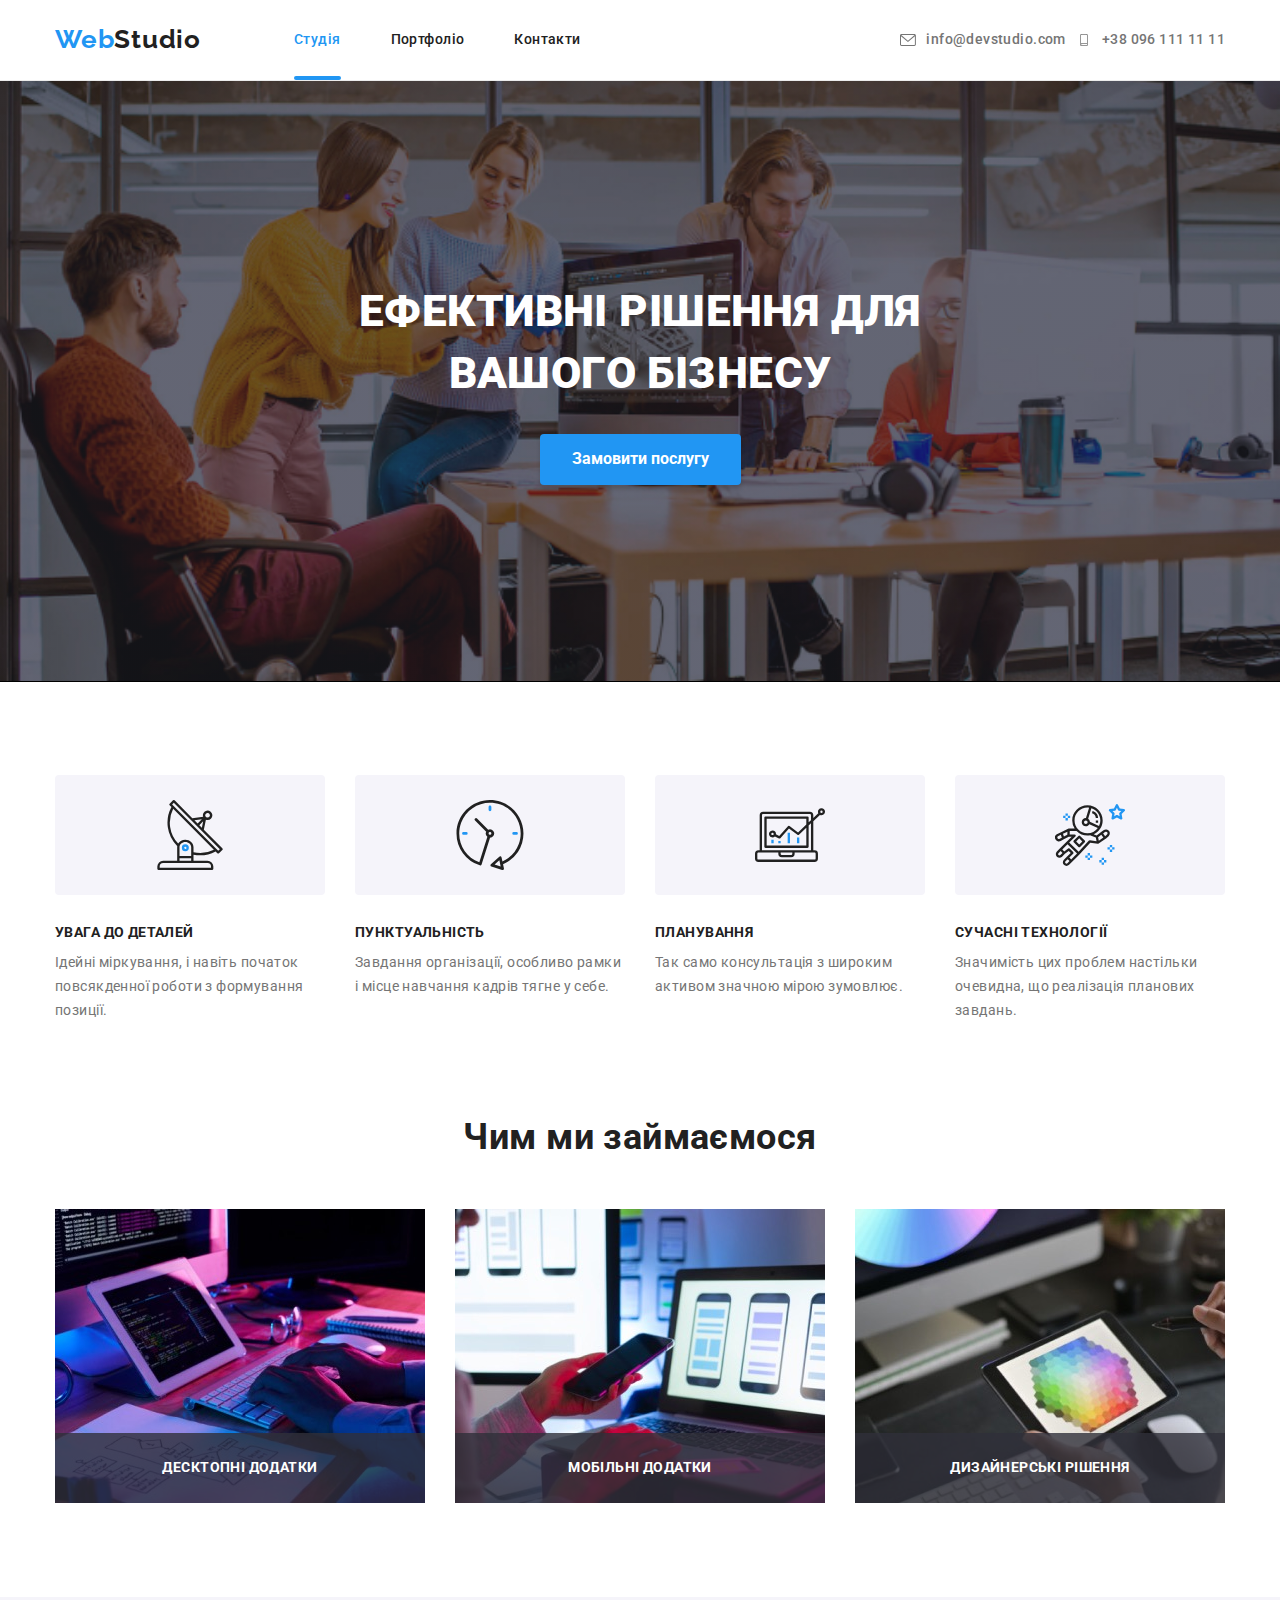
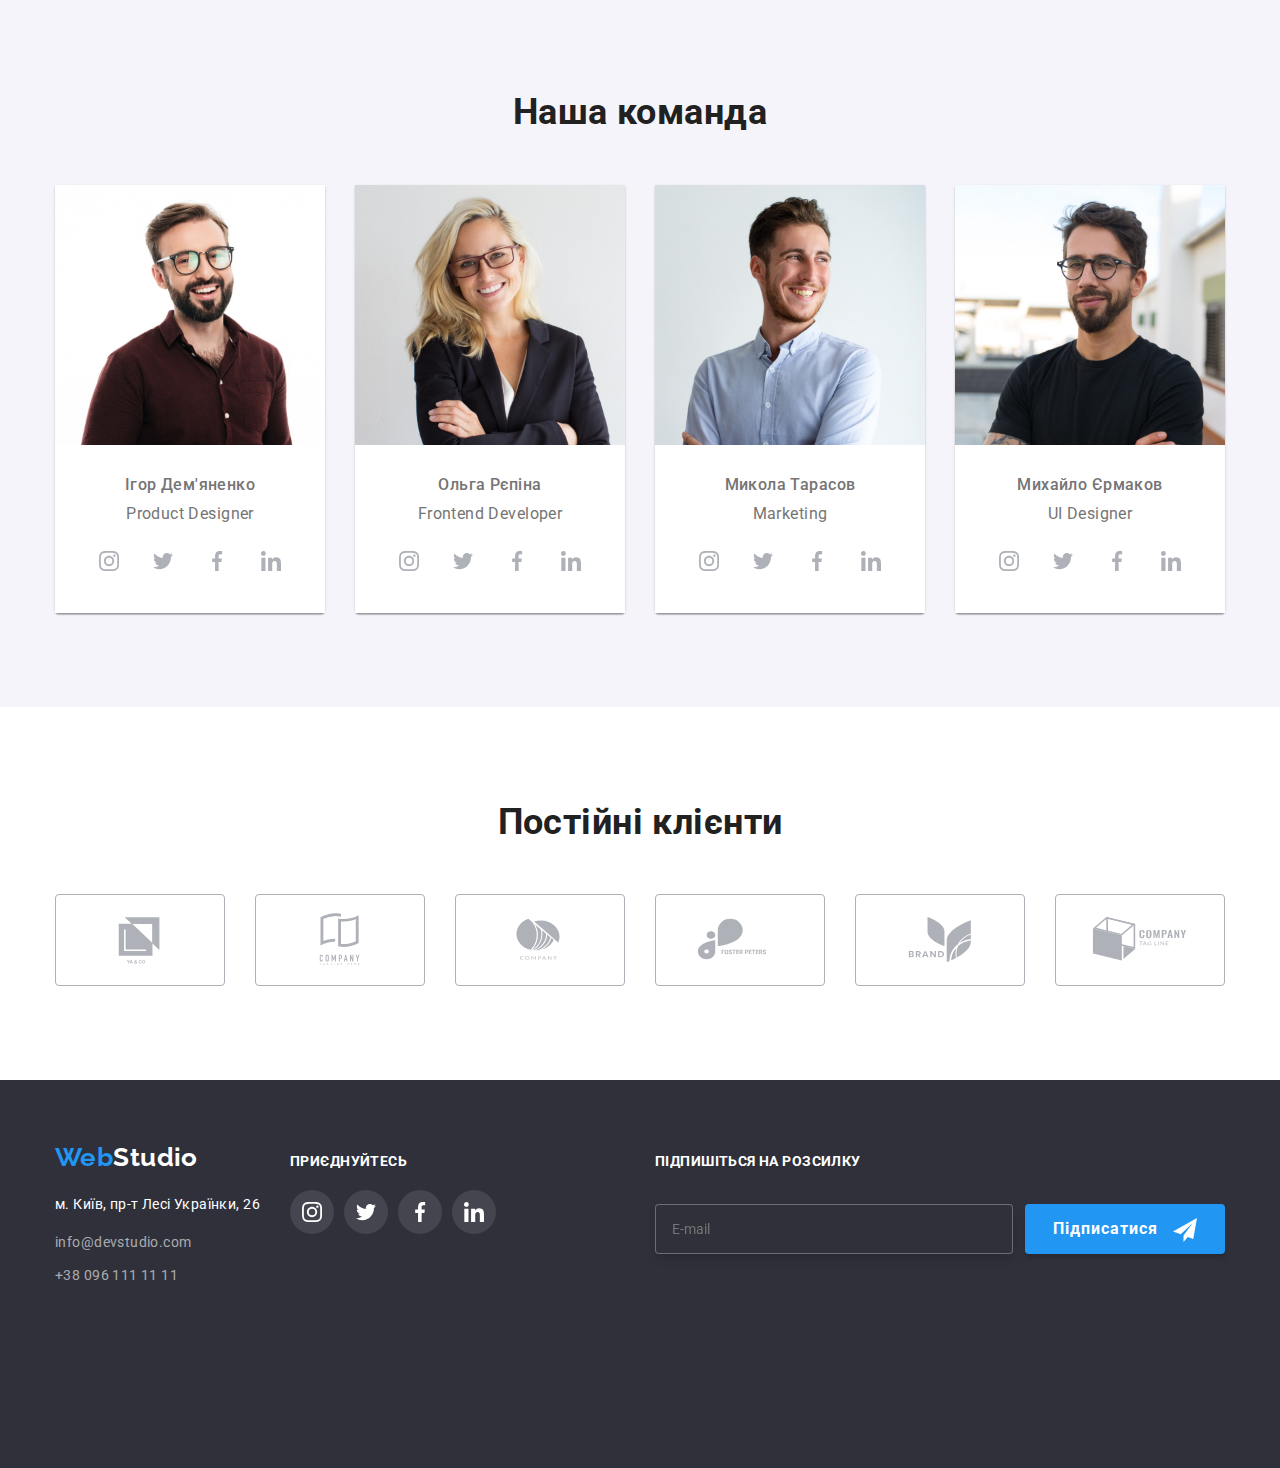
==== commit e70bed0c: "hw8" ====
--- a/index.html
+++ b/index.html
@@ -235,13 +235,6 @@
           <img src="./images/imgIgor-mobile.jpg" alt="team member" />
         </picture>
 
-      
-              <img
-                class="image"
-                src="./images/igor.jpg"
-                alt="Ігор Дем'яненко"
-                height="260"
-              />
               <div class="names">
                 <h3 class="title person">Ігор Дем'яненко</h3>
                 <p class="prof">Product Designer</p>
@@ -278,12 +271,25 @@
               </div>
             </li>
             <li class="item-shadow">
-              <img
-                class="image"
-                src="./images/olga.jpg"
-                alt="Ольга Рєпіна"
-                height="260"
-              />
+              <picture>
+                <source
+                  srcset="./images/olga.jpg 1x, ./images/olga-desc@2x.jpg 2x"
+                  media="(min-width:1200px)"
+                  type="image/jpeg"
+                />
+                <source
+                  srcset="./images/imgOlga-tablet.jpg 1x, ./imgOlga-tablet@2x.jpg 2x"
+                  media="(min-width:768px)"
+                  type="image/jpeg"
+                />
+                <source
+                  srcset="./images/imgOlga-mobile.jpg 1x, ./images/imgOlga-mobile@2x.jpg 2x"
+                  media="(max-width:767px)"
+                  type="image/jpeg"
+                />
+                <img src="./images/imgOlga-mobile.jpg" alt="team member" />
+              </picture>
+
               <div class="names">
                 <h3 class="title person">Ольга Рєпіна</h3>
                 <p class="prof">Frontend Developer</p>
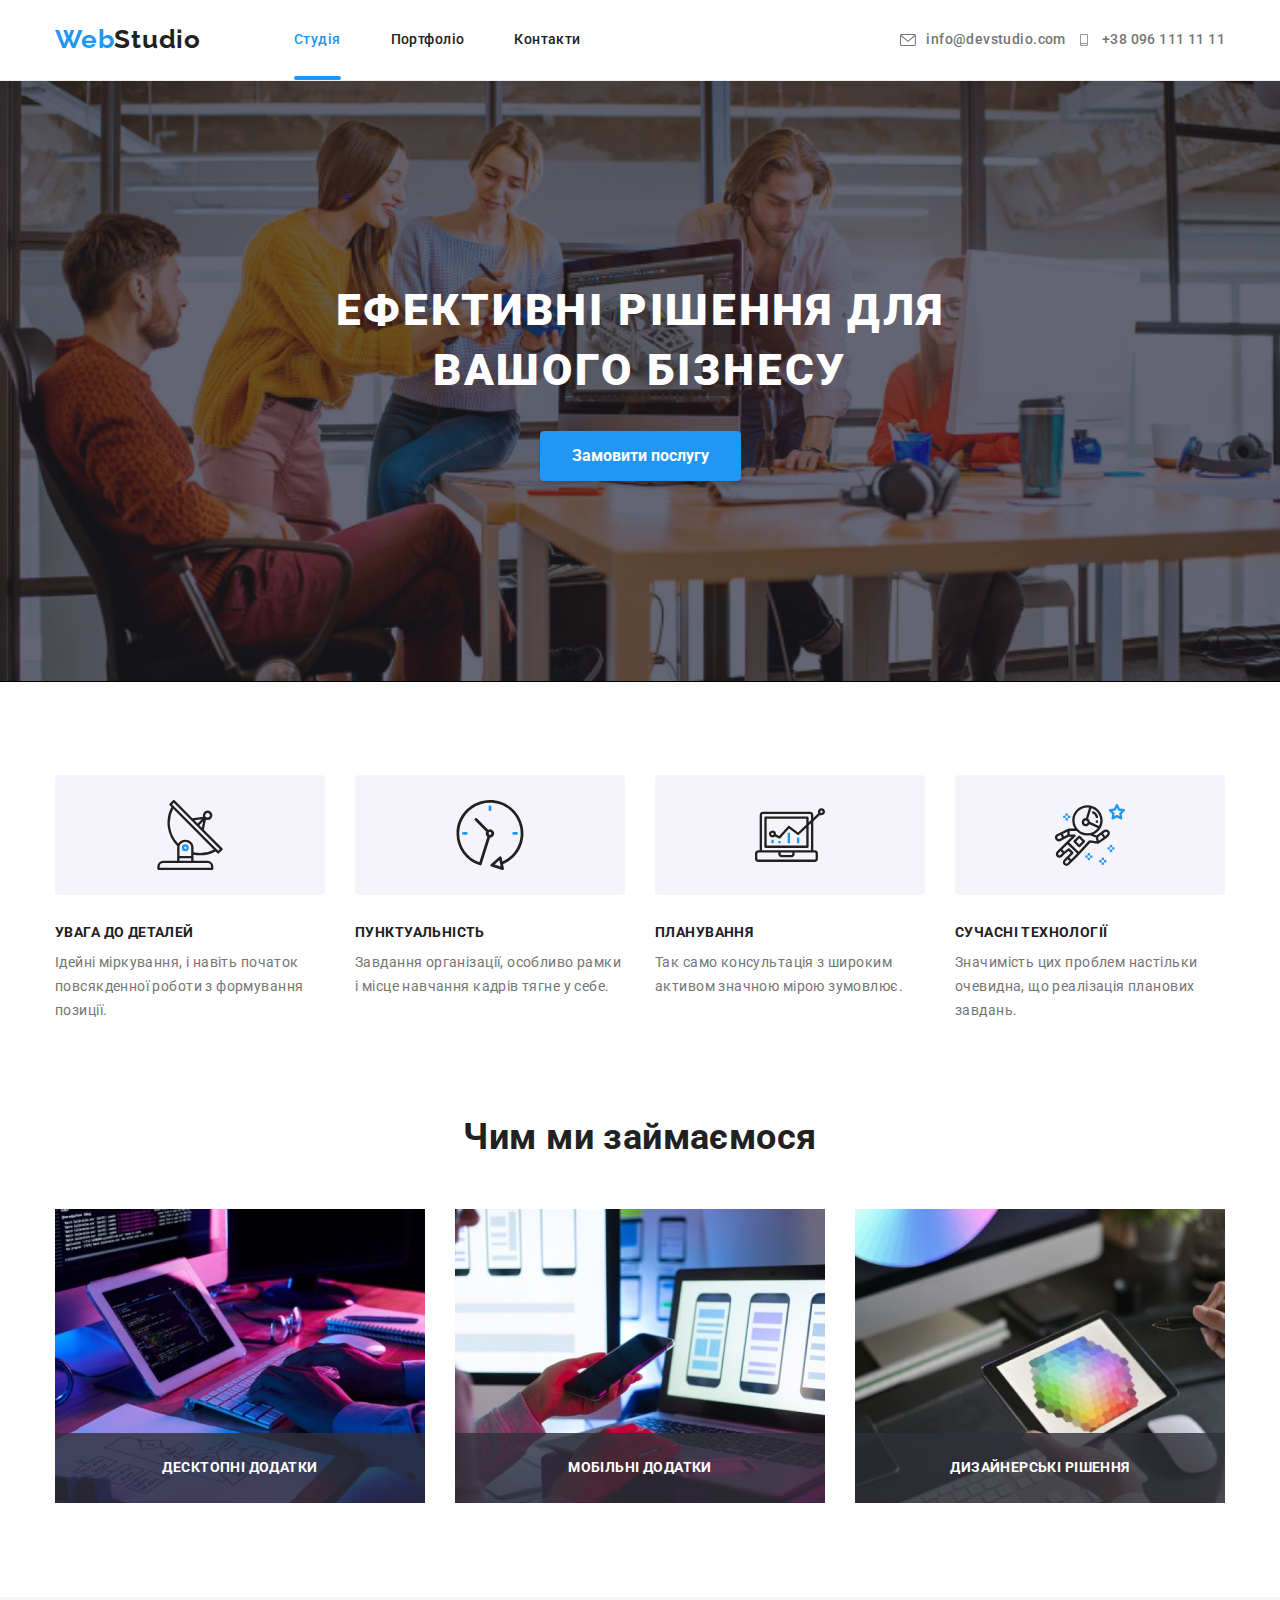
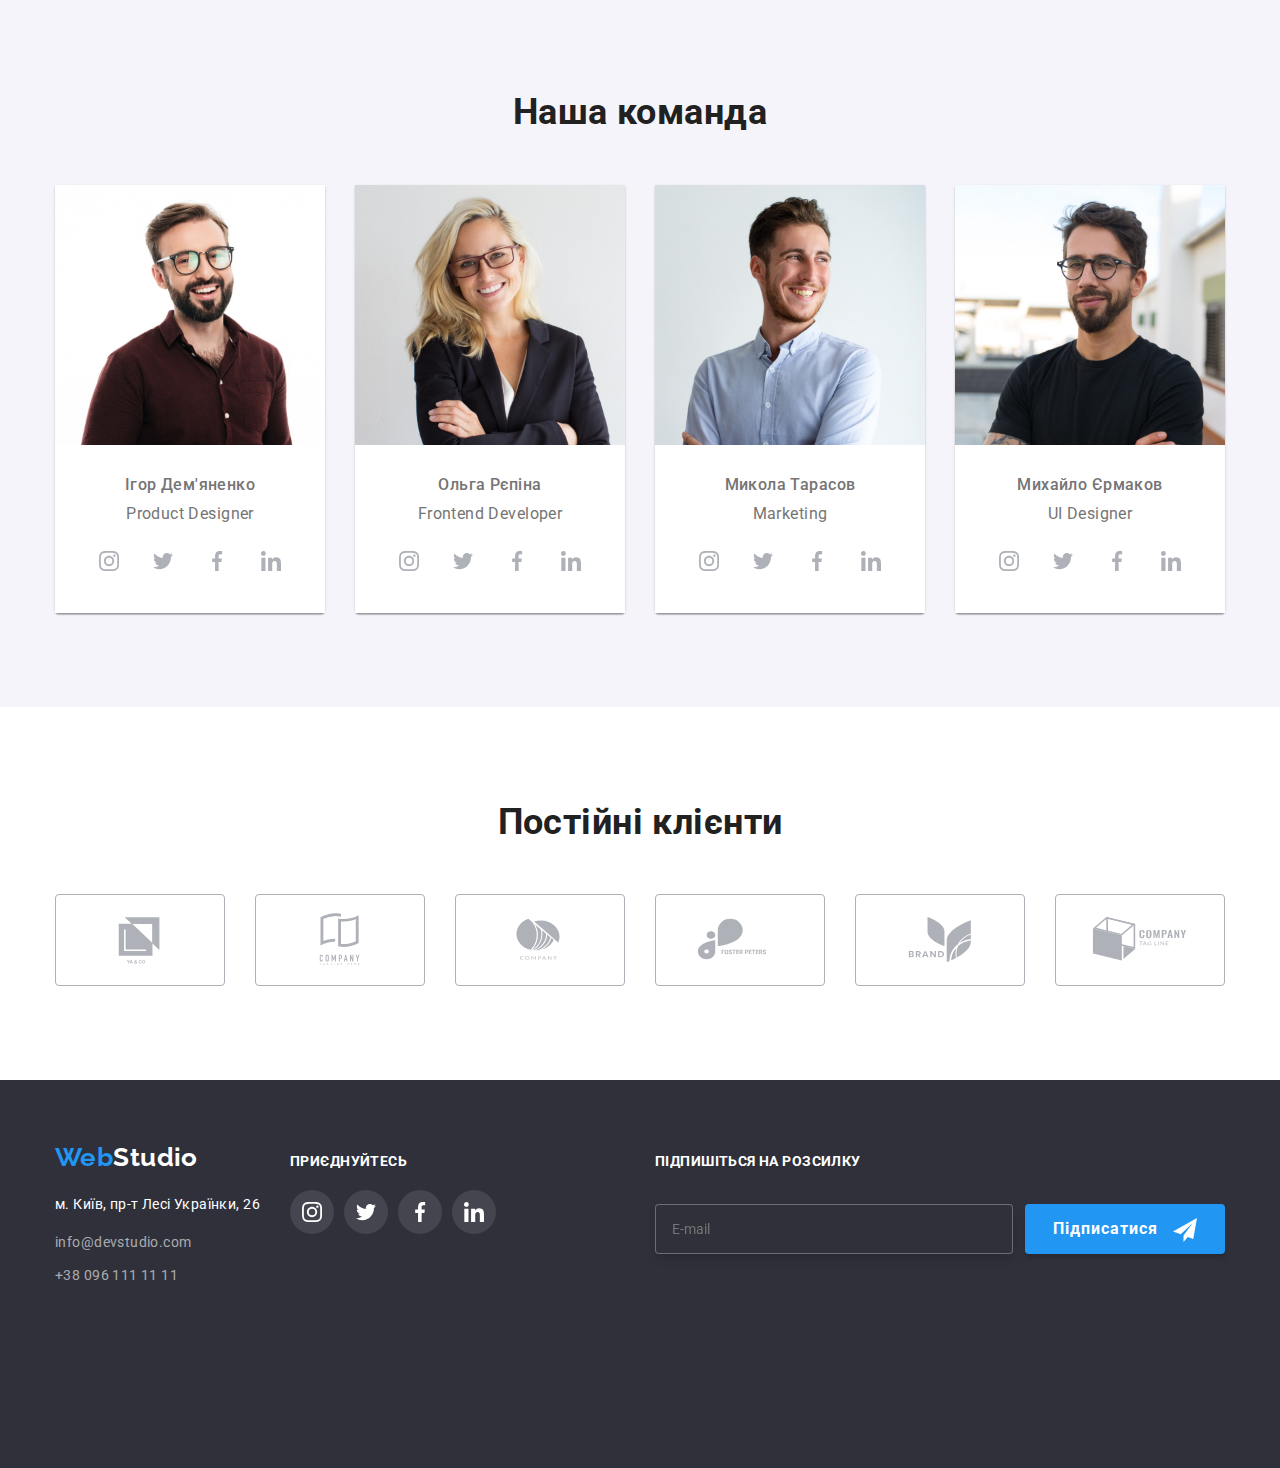
==== commit 540f4db2: "hw8" ====
--- a/index.html
+++ b/index.html
@@ -69,9 +69,9 @@
 
         <div class="container">
         <ul class="mobile-menu">
-          <li><a href="" class="mobile-menu__link">Студія</a></li>
-          <li><a href="" class="mobile-menu__link">Портфоліо</a></li>
-          <li><a href="" class="mobile-menu__link">Контакти</a></li>
+          <li><a href="index.html" class="mobile-menu__link mobile-menu__link-activ">Студія</a></li>
+          <li><a href="portfolio.html" class="mobile-menu__link">Портфоліо</a></li>
+          <li><a href="#address" class="mobile-menu__link">Контакти</a></li>
         </ul>
          <div class="mob-menu">
         <ul class="mobile-contacts">
@@ -172,37 +172,31 @@
           <ul class="gallerylist">
             <li>
               <div class="thumb">
-              <img
-                class="image"
-                src="./images/img.jpg"
-                alt="Пишемо код на планшеті"
-                width="370"
-                height="294"
-              />
+                <picture>
+                  <source srcset="./images/img.jpg 1x, ./images/laptop@2x.jpg 2x"
+                  media="(min-width: 1200px)" type="image/jpg" >
+                  <img src="./images/img.jpg" alt="laptop">
+              </picture>
               <h3 class="pic-text">Десктопні додатки</h3>
             </div>
             </li>
             <li>
               <div class="thumb">
-              <img
-                class="image"
-                src="./images/img-2.jpg"
-                alt="Тримаємо телефон"
-                width="370"
-                height="294"
-              />
+                <picture>
+                  <source srcset="./images/img-2.jpg 1x, ./images/iphone@2x.jpg 2x"
+                  media="(min-width: 1200px)" type="image/jpg" >
+                  <img src="./images/img-2.jpg" alt="iphone">
+              </picture>
               <h3 class="pic-text">Мобільні додатки</h3>
             </div
             ></li>
             <li>
               <div class="thumb">
-              <img
-                class="image"
-                src="./images/img-3.jpg"
-                alt="Палітра кольорів на планшеті"
-                width="370"
-                height="294"
-              />
+                <picture>
+                  <source srcset="./images/img-3.jpg 1x, ./images/laptop2@2x.jpg 2x"
+                  media="(min-width: 1200px)" type="image/jpg" >
+                  <img src="./images/img-3.jpg" alt="laptop2">
+              </picture>
               <h3 class="pic-text">Дизайнерські рішення</h3>
             </div>
             </li>
@@ -223,7 +217,7 @@
             type="image/jpeg"
           />
           <source
-            srcset="./images/imgIgor-tablet.jpg 1x, ./imgIgor-tablet@2x.jpg 2x"
+            srcset="./images/imgIgor-tablet.jpg 1x, ./images/imgIgor-tablet@2x.jpg 2x"
             media="(min-width:768px)"
             type="image/jpeg"
           />
@@ -273,12 +267,12 @@
             <li class="item-shadow">
               <picture>
                 <source
-                  srcset="./images/olga.jpg 1x, ./images/olga-desc@2x.jpg 2x"
+                  srcset="./images/olga.jpg 1x, ./images/imgolga@2x.jpg 2x"
                   media="(min-width:1200px)"
                   type="image/jpeg"
                 />
                 <source
-                  srcset="./images/imgOlga-tablet.jpg 1x, ./imgOlga-tablet@2x.jpg 2x"
+                  srcset="./images/imgOlga-tablet.jpg 1x, ./images/imgOlga-tablet@2x.jpg 2x"
                   media="(min-width:768px)"
                   type="image/jpeg"
                 />
@@ -326,12 +320,24 @@
               </div>
             </li>
             <li class="item-shadow">
-              <img
-                class="image"
-                src="./images/mukola.jpg"
-                alt="Микола Тарасов"
-                height="260"
-              />
+              <picture>
+                <source
+                  srcset="./images/mukola.jpg 1x, ./images/imgmukola@2x.jpg 2x"
+                  media="(min-width:1200px)"
+                  type="image/jpeg"
+                />
+                <source
+                  srcset="./images/Mikola-tablet.jpg 1x, ./images/Mikola-tablet@2x.jpg 2x"
+                  media="(min-width:768px)"
+                  type="image/jpeg"
+                />
+                <source
+                  srcset="./images/Mikola-mobile.jpg 1x, ./images/Mikola-mobile@2x.jpg 2x"
+                  media="(max-width:767px)"
+                  type="image/jpeg"
+                />
+                <img src="./images/Mikola-mobile.jpg" alt="team member" />
+              </picture>
               <div class="names">
                 <h3 class="title person">Микола Тарасов</h3>
                 <p class="prof">Marketing</p>
@@ -368,12 +374,25 @@
               </div>
             </li>
             <li class="item-shadow">
-              <img
-                class="image"
-                src="./images/muxailo.jpg"
-                alt="Михайло Єрмаков"
-                height="260"
-              />
+              <picture>
+                <source
+                  srcset="./images/muxailo.jpg 1x, ./images/imgmuhailo@2x.jpg 2x"
+                  media="(min-width:1200px)"
+                  type="image/jpeg"
+                />
+                <source
+                  srcset="./images/Mixailo-tablet.jpg 1x, ./images/Mixailo-tablet@2x.jpg 2x"
+                  media="(min-width:768px)"
+                  type="image/jpeg"
+                />
+                <source
+                  srcset="./images/Mixailo-mobile.jpg 1x, ./images/Mihailo-mobile@2x.jpg 2x"
+                  media="(max-width:767px)"
+                  type="image/jpeg"
+                />
+                <img src="./images/Mixailo-mobile.jpg" alt="team member" />
+              </picture>
+
               <div class="names">
                 <h3 class="title person">Михайло Єрмаков</h3>
                 <p class="prof">UI Designer</p>
--- a/css/main.min.css
+++ b/css/main.min.css
@@ -1 +1 @@
-:root{--primary-text-color: #757575;--secondary-text-color: #212121;--title-text-color: #ffffff;--accent-color: #2196f3;--secondary-button-color: #f5f4fa;--background-color-main: #2f303a;--main-font: Roboto, sans-serif;--secondary-font: Raleway, sans-serif}.visually-hidden{position:absolute;width:1px;height:1px;margin:-1px;border:0;padding:0;white-space:nowrap;clip-path:inset(100%);clip:rect(0 0 0 0);overflow:hidden}html{box-sizing:border-box}body{color:var(--primary-text-color);background-color:var(--title-text-color);font-family:Roboto,sans-serif;font-size:14px;letter-spacing:.03em}img{display:block;max-width:100%;height:auto}.image{display:block}.section{padding-top:94px;padding-bottom:94px}.link{text-decoration:none}.container{padding-left:15px;padding-right:15px}@media screen and (min-width: 480px){.container{width:480px;margin-left:auto;margin-right:auto}}@media screen and (min-width: 768px){.container{width:768px}}@media screen and (min-width: 1200px){.container{width:1200px}}.hero{background-color:var(--background-color-main);padding-top:200px;padding-bottom:200px;margin:0 auto}.hero.overlay{max-width:1600px;height:600px;outline:1px solid #000;margin-left:auto;margin-right:auto;background-image:linear-gradient(rgba(47, 48, 58, 0.4), rgba(47, 48, 58, 0.4)),url("../images/Img-backgr.jpg");background-size:cover;background-repeat:no-repeat;background-position:center}@media screen and (min-device-pixel-ratio: 2),screen and (min-resolution: 192dpi),screen and (min-resolution: 2dppx){.hero.overlay .hero.overlay{background-image:linear-gradient(rgba(47, 48, 58, 0.4), rgba(47, 48, 58, 0.4)),url("../images/Img-backgr@2x.jpg")}}@media screen and (max-width: 767px){.hero.overlay{background-image:linear-gradient(rgba(47, 48, 58, 0.4), rgba(47, 48, 58, 0.4)),url("../images/Headerimg_mobile.jpg")}}@media screen and (min-resolution: 2dppx){.hero.overlay{background-image:linear-gradient(rgba(47, 48, 58, 0.4), rgba(47, 48, 58, 0.4)),url("../images/Headerimg_mobile@2x.jpg")}}@media screen and (min-width: 768px){.hero.overlay{background-image:linear-gradient(rgba(47, 48, 58, 0.4), rgba(47, 48, 58, 0.4)),url("../images/Headerimg_tablet.jpg")}}@media screen and (min-resolution: 2dppx){.hero.overlay{background-image:linear-gradient(rgba(47, 48, 58, 0.4), rgba(47, 48, 58, 0.4)),url("../images/Headerimg_tablet@2x.jpg")}}.button.primary{color:var(--title-text-color);background-color:var(--accent-color);font-weight:700;font-size:16px;line-height:1.9;margin:0 auto;display:block;cursor:pointer;vertical-align:middle;padding-top:10px;padding-bottom:10px;padding-left:32px;padding-right:32px;border:none;box-shadow:0px 4px 4px rgba(0,0,0,.15);border-radius:4px}.modal-close-btn{position:absolute;top:8px;right:8px;display:flex;justify-content:center;align-items:center;width:30px;height:30px;border-radius:50%;background:#fff;border:1px solid rgba(0,0,0,.1);padding:0;cursor:pointer}.modal-close-btn:hover svg.modal-close-icon,.modal-close-btn:focus svg.modal-close-icon{fill:#2196f3}.modal-close-icon{width:18px;height:18px;fill:#000;padding:0;vertical-align:middle;transition:fill 250ms cubic-bezier(0.4, 0, 0.2, 1)}.social-list-link{display:flex;align-items:center;justify-content:center;width:44px;height:44px;background-color:#fff;border-radius:50%;transition:background-color 250ms cubic-bezier(0.4, 0, 0.2, 1)}.social-list-link:hover,.social-list-link:focus{background-color:#2196f3}.social-list-icon{fill:#afb1b8}.social-list-item{display:block;margin-right:10px;max-width:480px}.social-list-item:last-child{margin:0}a svg.social-list-icon{transition:fill 250ms cubic-bezier(0.4, 0, 0.2, 1)}a:hover svg.social-list-icon,a:focus svg.social-list-icon{fill:#fff}.social-list{display:flex;justify-content:center;padding-left:0;margin:0}.hero__title{color:var(--title-text-color);font-size:44px;line-height:1.4;font-weight:900;max-width:696px;margin:0 auto;text-align:center;margin-bottom:30px}.backdrop{position:fixed;top:0;left:0;width:100vw;height:100vh;background-color:rgba(0,0,0,.2);transition:visibility 250ms cubic-bezier(0.4, 0, 0.2, 1),opacity 250ms cubic-bezier(0.4, 0, 0.2, 1)}.backdrop.is-hidden{opacity:0;pointer-events:none;visibility:hidden}.modal{position:absolute;width:528px;height:581px;left:50%;top:50%;transform:translate(-50%, -50%) scale(1);background:#fff;box-shadow:0px 1px 3px rgba(0,0,0,.12),0px 1px 1px rgba(0,0,0,.14),0px 2px 1px rgba(0,0,0,.2);border-radius:4px;padding:40px;transition:transform 250ms cubic-bezier(0.4, 0, 0.2, 1)}.backdrop.is-hidden .modal{transform:translate(-50%, -50%) scale(0.6)}.title-modal-form{margin:0;font-family:"Roboto";font-weight:700;font-size:20px;line-height:1.15;text-align:center;letter-spacing:.03em;color:#212121}.data{font-family:"Roboto";font-size:12px;line-height:1.16;letter-spacing:.01em;color:#757575;margin-bottom:4px}.comment{width:100%;height:120px;margin-top:4px;padding:12px 16px;resize:none;border:1px solid rgba(33,33,33,.2);border-radius:4px;font-family:"Roboto";font-size:12px;line-height:1.16;letter-spacing:.01em;color:rgba(117,117,117,.5);color:#000}.comment:focus{border-color:var(--accent-color);transition:border-color 250ms cubic-bezier(0.4, 0, 0.2, 1);outline:none}.header__container{display:flex;justify-content:space-between;align-items:center}.header{padding-top:0;padding-bottom:0;position:relative}@media screen and (max-width: 767px){.header{padding-top:16px;padding-bottom:16px}}.header{border-bottom:1px solid #ececec}.container .header__container{display:flex;align-items:center;height:80px}.header__logo{color:var(--secondary-text-color);font-weight:700;font-size:26px;line-height:1.2;font-family:"Raleway",sans-serif;text-decoration:none}.header__logo.link{font-weight:700;font-size:26px;line-height:1.2;letter-spacing:.03em;color:var(--secondary-text-color);text-decoration:none}.header__menu{display:flex;align-items:center}.header__link .link{display:flex}.list{list-style:none;padding-left:0;gap:30px;padding:0;margin-left:0;margin:0}.contacts.list .mail{margin-right:50px}.accent{color:var(--accent-color)}.contacts__icon{fill:#757575;padding:0;margin-right:10px;vertical-align:middle}a svg.contacts__icon{transition:fill 250ms cubic-bezier(0.4, 0, 0.2, 1)}a:hover svg.contacts__icon,a:focus svg.contacts__icon{fill:#2196f3}.contacts__info{display:flex;color:var(--primary-text-color);font-weight:500;font-size:14px;line-height:1.14;text-decoration:none;list-style:none;flex-wrap:wrap;padding-left:auto;padding-right:10px;padding:0;margin:0 0 0 auto;align-items:center;justify-content:center;transition:color 250ms cubic-bezier(0.4, 0, 0.2, 1)}.contacts__info:hover,.contacts__info:focus{color:var(--accent-color)}@media screen and (max-width: 767px){.contacts__info{display:none}}.contacts{display:flex;color:var(--primary-text-color);font-weight:500;font-size:14px;line-height:1.14;text-decoration:none;list-style:none;flex-wrap:wrap;padding-left:auto;gap:50px;margin:0 0 0 auto}@media screen and (max-width: 767px){.contacts{display:none}}@media screen and (min-width: 768px){.contacts{list-style:none;margin-left:auto;line-height:1.17;font-size:12px;gap:10px}}.contact-form-field{display:block;margin-bottom:10px}.contact-form-input{width:100%;height:40px;border:1px solid rgba(33,33,33,.2);border-radius:4px;padding-left:42px;transform:border-color 250ms cubic-bezier(0.4, 0, 0.2, 1)}.contact-form-input:focus{border-color:var(--accent-color);outline:none}.contact-form-input-wrapper{position:relative;display:block;margin-top:4px}.contact-form-icon{position:absolute;top:50%;left:0;fill:#212121;padding:0;margin-left:12px;transform:translateY(-50%);transition:fill 250ms cubic-bezier(0.4, 0, 0.2, 1)}.contact-form-input:focus+.contact-form-icon{fill:var(--accent-color)}.contact-form-submit-btn{width:200px;height:50px;left:700px;top:713px;padding:10px 52px;background:#188ce8;box-shadow:0px 4px 4px rgba(0,0,0,.15);border-radius:4px;border:none;cursor:pointer;font-family:"Roboto";font-weight:700;font-size:16px;line-height:1.8;display:block;margin:0 auto;align-items:center;text-align:center;letter-spacing:.06em;color:#fff;margin-top:30px}.contact-form-submit-btn:hover,.contact-form-submit-btn:focus{transition:box-shadow 250ms cubic-bezier(0.4, 0, 0.2, 1)}.contact-form-checkbox-label{display:flex;align-items:center;font-family:"Roboto";font-size:14px;line-height:1.7;letter-spacing:.03em;color:#757575;background-color:#fff}.contact-form-checkbox{margin-bottom:10px;border:2px solid #212121;color:var(--accent-color)}.contact-form-checkbox:checked{background-color:var(--accent-color)}.contact-form-checkbox:checked{background-color:#2196f3;outline-offset:2px}.contact-checkbox{margin-left:13px}.checkbox-link{color:#2196f3}.check-icon{display:flex;align-items:center;justify-content:center;fill:#fff;padding:0;vertical-align:middle;cursor:pointer;width:15px;height:16px}.black-border{display:flex;border:2px solid #000;border-radius:2px;width:16px;height:15px;margin-right:8.38px;align-items:center;justify-content:center}.contact-form-checkbox:checked+.contact-form-checkbox-label .black-border{background-color:var(--accent-color);border-color:#2196f3;outline-offset:2px}.contact-form-checkbox:focus+.contact-form-checkbox-label .black-border{border-radius:2px;border:2px solid #2196f3}.duty__list{list-style:none;display:flex;flex-wrap:wrap;padding-left:0;margin-right:30px;padding:0;margin-left:0;margin:0;gap:30px}.duty__item{width:270px}@media screen and (max-width: 767px){.duty__item{width:450px}}@media screen and (max-width: 1199px){.duty__item{width:354px}}.duty__link{display:flex;align-items:center;justify-content:center;width:100%;height:120px;margin-bottom:30px;background-color:#f5f4fa;border-radius:4px}@media screen and (max-width: 767px){.duty__link{width:450px}}.duty__title{color:var(--secondary-text-color);font-weight:700;font-size:14px;line-height:1.14;margin-bottom:10px;margin-top:0}@media screen and (max-width: 767px){.duty__title{text-align:center}}.duty__text{font-size:14px;line-height:1.7;margin:0}.header__link{color:var(--secondary-text-color);font-weight:500;font-size:14px;line-height:1.14;text-decoration:none;display:flex;align-items:center;margin-left:93px;transition:color 250ms cubic-bezier(0.4, 0, 0.2, 1)}.header__link:hover,.header__link:focus{color:var(--accent-color)}@media screen and (max-width: 767px){.header__link{display:none}}.header__link .item{margin-right:50px;padding-top:32px;padding-bottom:32px}.header__link .item:last-child{margin:0}.header__link .item:not(:last-child){margin-right:50px}.header__link.list{color:var(--secondary-text-color);font-weight:500;font-size:14px;line-height:1.14;text-decoration:none;gap:50px}.header__link .link{display:block;color:var(--accent-color);text-decoration:none;padding-top:32px;padding-bottom:32px;transition:color 250ms cubic-bezier(0.4, 0, 0.2, 1)}.header__link .link:hover,.header__link .link:focus{color:var(--primary-text-color)}.header__link .link.current{position:relative;color:var(--accent-color)}.header__link .link.current::after{content:"";position:absolute;width:100%;height:4px;background-color:var(--accent-color);bottom:0;left:0;border-radius:2px}.gallery{max-width:370px}@media screen and (min-width: 768px){.gallery{width:calc((100% - 30px)/2)}}@media screen and (min-width: 1200px){.gallery{width:calc((100% - 60px)/3)}}.gallerylist{list-style:none;padding:0;margin-left:0;margin:0;display:flex;flex-wrap:wrap;padding-left:0;gap:30px}.link-sdw{text-decoration:none;display:block;transition:box-shadow 250ms cubic-bezier(0.4, 0, 0.2, 1)}.link-sdw:hover{box-shadow:0px 1px 1px rgba(0,0,0,.12),0px 4px 4px rgba(0,0,0,.06),1px 4px 6px rgba(0,0,0,.16)}.portfolio-animation{position:relative;overflow:hidden;transition:transform 250ms cubic-bezier(0.4, 0, 0.2, 1)}.blue-text{position:absolute;margin:0;padding-top:63px;padding-bottom:63px;padding-left:24px;padding-right:24px;background-color:rgba(33,150,243,.9);width:370px;height:294px;font-family:"Roboto";font-style:normal;font-size:18px;line-height:1.6;letter-spacing:.03em;color:#fff;transition:transform 250ms ease}.portfolio-animation:hover .blue-text{transform:translateY(-100%)}.link-sdw:hover .blue-text,.link-sdw:focus .blue-text{transform:translateY(-100%)}.image-blue{display:block;position:relative}.info-name{padding-left:24px;padding-right:24px;padding-top:20px;padding-bottom:20px;border-bottom:1px solid #eee;border-left:1px solid #eee;border-right:1px solid #eee}@media screen and (min-width: 768px)and (max-width: 1199px){.info-name{flex-grow:1}}.title-name{color:var(--secondary-text-color);font-weight:700;font-size:18px;line-height:2;text-decoration:none;margin-bottom:4px;margin-top:0}.discr{color:var(--primary-text-color);font-size:16px;line-height:1.9;text-decoration:none;margin-top:0;margin-bottom:0}.button-list{list-style:none;display:flex;flex-wrap:wrap;gap:8px;padding:0;justify-content:center;margin:0;margin-bottom:50px}.button.secondary{background-color:var(--secondary-button-color);font-weight:500;font-size:16px;line-height:1.6;cursor:pointer;padding-top:6px;padding-bottom:6px;padding-left:22px;padding-right:22px;border:none;border-radius:4px;transition:box-shadow 250ms cubic-bezier(0.4, 0, 0.2, 1),background-color 250ms cubic-bezier(0.4, 0, 0.2, 1),color 250ms cubic-bezier(0.4, 0, 0.2, 1)}.button.secondary:hover,.button.secondary:focus{box-shadow:0px 3px 1px rgba(0,0,0,.1),0px 1px 2px rgba(0,0,0,.08),0px 2px 2px rgba(0,0,0,.12);border-radius:4px;color:var(--title-text-color);background-color:var(--accent-color)}.button.secondary.blue{background-color:var(--accent-color);color:var(--title-text-color);padding-top:6px;padding-bottom:6px;padding-left:25px;padding-right:25px;transition:box-shadow 250ms cubic-bezier(0.4, 0, 0.2, 1)}.button.secondary.blue:hover,.button.secondary.blue:focus{box-shadow:0px 3px 1px rgba(0,0,0,.1),0px 1px 2px rgba(0,0,0,.08),0px 2px 2px rgba(0,0,0,.12);border-radius:4px}.section-work{padding-bottom:94px}@media screen and (max-width: 1199px){.section-work{display:none}}.section-title{color:var(--secondary-text-color);font-weight:700;font-size:36px;line-height:1.2;text-align:center;margin-bottom:50px;margin-top:0}@media screen and (max-width: 767px){.section-title{margin-bottom:30px;text-align:center}}@media screen and (min-width: 768px)and (max-width: 1199px){.section-title{font-size:28px;line-height:1.17;margin-bottom:30px}}.thumb{position:relative}.pic-text{position:absolute;padding-top:27px;padding-bottom:27px;margin:0;bottom:0;left:0;width:100%;height:70px;background-color:rgba(47,48,58,.8);font-family:"Roboto";font-weight:700;font-size:14px;line-height:1.14;text-align:center;letter-spacing:.03em;text-transform:uppercase;color:#fff}.block.secondary{background-color:var(--secondary-button-color)}.item-shadow{box-shadow:0px 1px 3px rgba(0,0,0,.12),0px 1px 1px rgba(0,0,0,.14),0px 2px 1px rgba(0,0,0,.2);border-radius:0px 0px 4px 4px}@media screen and (min-width: 768px)and (max-width: 1199px){.item-shadow{flex-basis:calc((100% - 30px)/2)}}@media screen and (min-width: 1200px){.item-shadow{max-width:270px}}.names{padding-top:30px;padding-bottom:30px;background-color:#fff}.person{text-align:center;font-weight:500;font-size:16px;line-height:1.2;margin-bottom:10px;margin-top:0}.prof{text-align:center;font-size:16px;line-height:1.2;margin-top:0;margin-bottom:16px}.client-link{display:flex;justify-content:center;align-items:center;width:100%;height:100%;color:#afb1b8;border:1px solid #afb1b8;border-radius:4px;background-color:#fff;margin:0;transition:border-color 250ms cubic-bezier(0.4, 0, 0.2, 1)}.client-link:hover{border:1px solid #2196f3;border-radius:4px}.client-list-item{height:92px;flex-basis:calc((100% - 30px)/2)}@media screen and (min-width: 768px){.client-list-item{flex-basis:calc((100% - 60px)/3)}}@media screen and (min-width: 1200px){.client-list-item{flex-basis:calc((100% - 150px)/6)}}a svg.client-icon{transition:fill 250ms cubic-bezier(0.4, 0, 0.2, 1)}.client-icon{fill:currentColor}.client-icon:hover svg{fill:#2196f3}a:hover svg.client-icon,a:focus svg.client-icon{fill:#2196f3}.client-list-icons{list-style:none;display:flex;flex-wrap:wrap;padding-left:0;margin:0;gap:30px}.container.clients{display:block}.footer__logo{font-family:Raleway;color:var(--title-text-color);font-weight:700;font-size:26px;line-height:1.2;text-decoration:none}.adres{margin-top:0;margin-bottom:0}.email{margin-bottom:9px}.contacts__footer{font-size:14px;line-height:1.7;letter-spacing:.03em;color:rgba(255,255,255,.6);list-style:none;padding-left:0;padding:0;margin-bottom:0;text-decoration:none}.infoicons{display:flex}@media screen and (max-width: 767px){.infoicons{display:block}}@media screen and (min-width: 768px){.infoicons{display:flex;justify-content:space-between;width:100%;padding-left:76px;padding-right:89px;padding-bottom:60px}}@media screen and (min-width: 1200px){.infoicons{align-items:baseline;padding-left:0}}.footer-list{list-style:none;padding-left:0;padding:0;margin-bottom:0}.footer-icons{text-align:center;display:block}@media screen and (max-width: 767px){.footer-icons{padding-bottom:60px}}@media screen and (min-width: 1200px){.footer-icons{margin-left:0;display:block;text-align:left}}.footer-social-list-link{display:flex;align-items:center;justify-content:center;width:44px;height:44px;background-color:rgba(255,255,255,.1);border-radius:50%;transition:background-color 250ms cubic-bezier(0.4, 0, 0.2, 1)}.footer-social-list-link:hover,.footer-social-list-link:focus{background-color:#2196f3}.footer-social-list-icon{fill:#fff}.form{margin-left:auto;text-align:center}@media screen and (min-width: 768px){.form{display:flex;flex-direction:column;align-items:center}}@media screen and (min-width: 1200px){.form{margin-left:0;text-align:left}}@media screen and (min-width: 768px){.form-decktop{display:flex;flex-direction:column;align-items:center}}@media screen and (min-width: 1200px){.form-decktop{flex-direction:row;align-items:baseline}}.form input{margin:0;width:358px;height:50px;border:1px solid rgba(255,255,255,.3);filter:drop-shadow(0px 4px 4px rgba(0, 0, 0, 0.15));border-radius:4px;background:#2f303a;padding-left:16px}.subcribe-input{transform:border-color 250 ms cubic-bezier(0.4, 0, 0.2, 1);color:#fff}.subcribe-input:focus{border-color:var(--title-text-color);outline:none}.sub-text{font-family:"Roboto";font-weight:700;font-size:14px;line-height:1.14;letter-spacing:.03em;text-transform:uppercase;color:#fff}@media screen and (min-width: 1200px){.sub-text{text-align:left;width:100%}}.btn-submit{width:200px;height:50px;left:1213px;top:1757px;font-family:"Roboto";font-weight:700;font-size:16px;line-height:1.9;align-items:center;text-align:center;letter-spacing:.06em;color:#fff;background:#2196f3;box-shadow:0px 4px 4px rgba(0,0,0,.15);border-radius:4px;border:none;margin-left:12px;padding:0;margin-top:20px}.btn-sub-icon{width:24px;height:24px;fill:#fff;margin-left:10px;padding:0;vertical-align:middle}footer .container{align-items:baseline}@media screen and (min-width: 768px){footer .container{gap:70px;align-items:baseline}}@media screen and (min-width: 1200px){footer .container{display:flex}}.footer-block{background-color:var(--background-color-main);padding-top:60px;padding-bottom:60px}.footer{color:var(--title-text-color);font-style:normal;font-size:14px;line-height:1.7;text-decoration:none;margin-top:20px}.footer-info{text-align:center;padding-bottom:60px}@media screen and (min-width: 768px){.footer-info{display:block;justify-content:space-between}}@media screen and (min-width: 1200px){.footer-info{text-align:left}}.footer-list{list-style:none}.footer-links-title{color:var(--title-text-color);font-weight:700;font-size:14px;line-height:1.14;margin-bottom:20px;margin-top:0;padding-right:0}.mobile-menu{padding:0;margin:0;list-style:none}@media screen and (min-width: 768px){.mobile-menu{display:none}}.mob-menu{margin-bottom:48px}.mobile-menu__list{font-family:Roboto;list-style:none;margin-bottom:32px}.mobile-menu__soclink{display:block;font-family:var(--main-font);font-weight:500;font-size:18px;line-height:1.2;text-decoration:none;list-style:none;color:#2196f3}.mobile-menu__socials{display:flex;gap:10px;flex-wrap:wrap;font-size:18px;list-style:none;padding-left:0}.mobile-menu__item:not(:last-child){display:flex;gap:10px}.mobile-menu__item:not(:last-child)::after{content:"";display:block;height:100%;width:1px;background-color:rgba(33,33,33,.2)}.mobile-menu__link{display:block;text-decoration:none;list-style:none;font-family:var(--main-font);font-size:40px;line-height:1.15;font-weight:500;line-height:1.2;color:#212121;margin-bottom:32px;transition:color 250ms cubic-bezier(0.4, 0, 0.2, 1)}.mobile-menu__link:hover,.mobile-menu__link:focus{color:#2196f3}.mobile-contacts{list-style:none;padding-left:0;margin-bottom:64px}.mob-contacts{margin-bottom:32px}.mobile-contacts__mail{font-family:var(--main-font);font-size:24px;line-height:1.17;color:#757575;text-decoration:none;margin-bottom:64px}.mobile-contacts__tel{font-family:var(--main-font);font-size:24px;line-height:1.17;color:#2196f3;text-decoration:none;margin-bottom:32px}.menu-toggle{min-width:40px;min-height:40px;display:flex;align-items:center;justify-content:center;background-color:rgba(0,0,0,0);border:none;border-radius:50%;padding:0;margin:0;line-height:0;cursor:pointer;outline:none;color:#000}@media screen and (min-width: 768px){.menu-toggle{display:none}}.menu-toggle__icon{fill:#212121;transition:fill 250ms cubic-bezier(0.4, 0, 0.2, 1)}.menu-toggle__icon:hover,.menu-toggle__icon:focus{fill:#2196f3}.menu-container .menu-toggle{position:absolute;top:16px;right:16px;color:#212121;transition:color 250ms cubic-bezier(0.4, 0, 0.2, 1)}.menu-container .menu-toggle:hover,.menu-container .menu-toggle:focus{color:#2196f3}.mobile-menu__close-btn{position:absolute;top:10px;right:15px;background:rgba(0,0,0,0);border:none;padding:0;line-height:0}@media screen and (min-width: 768px){.mobile-menu__close-btn{display:none}}.menu-container{display:flex;flex-direction:column;justify-content:space-between;position:fixed;top:0;left:0;width:100vw;height:100vh;padding:32px;background-color:#fff;z-index:999;transform:translateX(100%);transition:transform 250ms ease-in-out}.menu-container.is-open{transform:translateX(0)}/*# sourceMappingURL=main.min.css.map */+:root{--primary-text-color: #757575;--secondary-text-color: #212121;--title-text-color: #ffffff;--accent-color: #2196f3;--secondary-button-color: #f5f4fa;--background-color-main: #2f303a;--main-font: Roboto, sans-serif;--secondary-font: Raleway, sans-serif}.visually-hidden{position:absolute;width:1px;height:1px;margin:-1px;border:0;padding:0;white-space:nowrap;clip-path:inset(100%);clip:rect(0 0 0 0);overflow:hidden}html{box-sizing:border-box}body{color:var(--primary-text-color);background-color:var(--title-text-color);font-family:Roboto,sans-serif;font-size:14px;letter-spacing:.03em}img{display:block;max-width:100%;height:auto}.image{display:block}.section{padding-top:94px;padding-bottom:94px}.link{text-decoration:none}.container{padding-left:15px;padding-right:15px}@media screen and (min-width: 480px){.container{width:480px;margin-left:auto;margin-right:auto}}@media screen and (min-width: 768px){.container{width:768px}}@media screen and (min-width: 1200px){.container{width:1200px}}.hero{background-color:var(--background-color-main);padding-top:200px;padding-bottom:200px;margin:0 auto}.hero.overlay{max-width:1600px;height:600px;outline:1px solid #000;margin-left:auto;margin-right:auto;background-image:linear-gradient(rgba(47, 48, 58, 0.4), rgba(47, 48, 58, 0.4)),url("../images/Img-backgr.jpg");background-size:cover;background-repeat:no-repeat;background-position:center}@media screen and (min-device-pixel-ratio: 2),screen and (min-resolution: 192dpi),screen and (min-resolution: 2dppx){.hero.overlay{background-image:linear-gradient(rgba(47, 48, 58, 0.4), rgba(47, 48, 58, 0.4)),url("../images/Img-backgr@2x.jpg")}}@media screen and (max-width: 767px){.hero.overlay{background-image:linear-gradient(rgba(47, 48, 58, 0.4), rgba(47, 48, 58, 0.4)),url("../images/Headerimg_mobile.jpg")}}@media screen and (min-resolution: 2dppx){.hero.overlay{background-image:linear-gradient(rgba(47, 48, 58, 0.4), rgba(47, 48, 58, 0.4)),url("../images/Headerimg_mobile@2x.jpg")}}@media screen and (min-width: 768px){.hero.overlay{background-image:linear-gradient(rgba(47, 48, 58, 0.4), rgba(47, 48, 58, 0.4)),url("../images/Headerimg_tablet.jpg")}}@media screen and (min-resolution: 2dppx){.hero.overlay{background-image:linear-gradient(rgba(47, 48, 58, 0.4), rgba(47, 48, 58, 0.4)),url("../images/Headerimg_tablet@2x.jpg")}}.button.primary{color:var(--title-text-color);background-color:var(--accent-color);font-weight:700;font-size:16px;line-height:1.9;margin:0 auto;display:block;cursor:pointer;vertical-align:middle;padding-top:10px;padding-bottom:10px;padding-left:32px;padding-right:32px;border:none;box-shadow:0px 4px 4px rgba(0,0,0,.15);border-radius:4px}.modal-close-btn{position:absolute;top:8px;right:8px;display:flex;justify-content:center;align-items:center;width:30px;height:30px;border-radius:50%;background:#fff;border:1px solid rgba(0,0,0,.1);padding:0;cursor:pointer}.modal-close-btn:hover svg.modal-close-icon,.modal-close-btn:focus svg.modal-close-icon{fill:#2196f3}.modal-close-icon{width:18px;height:18px;fill:#000;padding:0;vertical-align:middle;transition:fill 250ms cubic-bezier(0.4, 0, 0.2, 1)}.social-list-link{display:flex;align-items:center;justify-content:center;width:44px;height:44px;background-color:#fff;border-radius:50%;transition:background-color 250ms cubic-bezier(0.4, 0, 0.2, 1)}.social-list-link:hover,.social-list-link:focus{background-color:#2196f3}.social-list-icon{fill:#afb1b8}.social-list-item{display:block;margin-right:10px;max-width:480px}.social-list-item:last-child{margin:0}a svg.social-list-icon{transition:fill 250ms cubic-bezier(0.4, 0, 0.2, 1)}a:hover svg.social-list-icon,a:focus svg.social-list-icon{fill:#fff}.social-list{display:flex;justify-content:center;padding-left:0;margin:0}.hero__title{color:var(--title-text-color);font-size:26px;line-height:1.4;letter-spacing:.06em;font-weight:900;max-width:360px;word-wrap:break-word;margin:0 auto;text-align:center;margin-bottom:30px;text-transform:uppercase}@media screen and (min-width: 1200px){.hero__title{max-width:696px;font-size:44px;line-height:1.36}}.backdrop{position:fixed;top:0;left:0;width:100vw;height:100vh;background-color:rgba(0,0,0,.2);transition:visibility 250ms cubic-bezier(0.4, 0, 0.2, 1),opacity 250ms cubic-bezier(0.4, 0, 0.2, 1)}.backdrop.is-hidden{opacity:0;pointer-events:none;visibility:hidden}.modal{position:absolute;width:528px;height:581px;left:50%;top:50%;transform:translate(-50%, -50%) scale(1);background:#fff;box-shadow:0px 1px 3px rgba(0,0,0,.12),0px 1px 1px rgba(0,0,0,.14),0px 2px 1px rgba(0,0,0,.2);border-radius:4px;padding:40px;transition:transform 250ms cubic-bezier(0.4, 0, 0.2, 1)}.backdrop.is-hidden .modal{transform:translate(-50%, -50%) scale(0.6)}.title-modal-form{margin:0;font-family:"Roboto";font-weight:700;font-size:20px;line-height:1.15;text-align:center;letter-spacing:.03em;color:#212121}.data{font-family:"Roboto";font-size:12px;line-height:1.16;letter-spacing:.01em;color:#757575;margin-bottom:4px}.comment{width:100%;height:120px;margin-top:4px;padding:12px 16px;resize:none;border:1px solid rgba(33,33,33,.2);border-radius:4px;font-family:"Roboto";font-size:12px;line-height:1.16;letter-spacing:.01em;color:rgba(117,117,117,.5);color:#000}.comment:focus{border-color:var(--accent-color);transition:border-color 250ms cubic-bezier(0.4, 0, 0.2, 1);outline:none}.header__container{display:flex;justify-content:space-between;align-items:center}.header{padding-top:0;padding-bottom:0;position:relative}@media screen and (max-width: 767px){.header{padding-top:16px;padding-bottom:16px}}.header{border-bottom:1px solid #ececec}.container .header__container{display:flex;align-items:center;height:80px}.header__logo{color:var(--secondary-text-color);font-weight:700;font-size:26px;line-height:1.2;font-family:"Raleway",sans-serif;text-decoration:none}.header__logo.link{font-weight:700;font-size:26px;line-height:1.2;letter-spacing:.03em;color:var(--secondary-text-color);text-decoration:none}.header__menu{display:flex;align-items:center}.header__link .link{display:flex}.list{list-style:none;padding-left:0;gap:30px;padding:0;margin-left:0;margin:0}.contacts.list .mail{margin-right:50px}.accent{color:var(--accent-color)}.contacts__icon{fill:#757575;padding:0;margin-right:10px;vertical-align:middle}a svg.contacts__icon{transition:fill 250ms cubic-bezier(0.4, 0, 0.2, 1)}a:hover svg.contacts__icon,a:focus svg.contacts__icon{fill:#2196f3}.contacts__info{display:flex;color:var(--primary-text-color);font-weight:500;font-size:14px;line-height:1.14;text-decoration:none;list-style:none;flex-wrap:wrap;padding-left:auto;padding-right:10px;padding:0;margin:0 0 0 auto;align-items:center;justify-content:center;transition:color 250ms cubic-bezier(0.4, 0, 0.2, 1)}.contacts__info:hover,.contacts__info:focus{color:var(--accent-color)}@media screen and (max-width: 767px){.contacts__info{display:none}}.contacts{display:flex;color:var(--primary-text-color);font-weight:500;font-size:14px;line-height:1.14;text-decoration:none;list-style:none;flex-wrap:wrap;padding-left:auto;gap:50px;margin:0 0 0 auto}@media screen and (max-width: 767px){.contacts{display:none}}@media screen and (min-width: 768px){.contacts{list-style:none;margin-left:auto;line-height:1.17;font-size:12px;gap:10px}}.contact-form-field{display:block;margin-bottom:10px}.contact-form-input{width:100%;height:40px;border:1px solid rgba(33,33,33,.2);border-radius:4px;padding-left:42px;transform:border-color 250ms cubic-bezier(0.4, 0, 0.2, 1)}.contact-form-input:focus{border-color:var(--accent-color);outline:none}.contact-form-input-wrapper{position:relative;display:block;margin-top:4px}.contact-form-icon{position:absolute;top:50%;left:0;fill:#212121;padding:0;margin-left:12px;transform:translateY(-50%);transition:fill 250ms cubic-bezier(0.4, 0, 0.2, 1)}.contact-form-input:focus+.contact-form-icon{fill:var(--accent-color)}.contact-form-submit-btn{width:200px;height:50px;left:700px;top:713px;padding:10px 52px;background:#188ce8;box-shadow:0px 4px 4px rgba(0,0,0,.15);border-radius:4px;border:none;cursor:pointer;font-family:"Roboto";font-weight:700;font-size:16px;line-height:1.8;display:block;margin:0 auto;align-items:center;text-align:center;letter-spacing:.06em;color:#fff;margin-top:30px}.contact-form-submit-btn:hover,.contact-form-submit-btn:focus{transition:box-shadow 250ms cubic-bezier(0.4, 0, 0.2, 1)}.contact-form-checkbox-label{display:flex;align-items:center;font-family:"Roboto";font-size:14px;line-height:1.7;letter-spacing:.03em;color:#757575;background-color:#fff}.contact-form-checkbox{margin-bottom:10px;border:2px solid #212121;color:var(--accent-color)}.contact-form-checkbox:checked{background-color:var(--accent-color)}.contact-form-checkbox:checked{background-color:#2196f3;outline-offset:2px}.contact-checkbox{margin-left:13px}.checkbox-link{color:#2196f3}.check-icon{display:flex;align-items:center;justify-content:center;fill:#fff;padding:0;vertical-align:middle;cursor:pointer;width:15px;height:16px}.black-border{display:flex;border:2px solid #000;border-radius:2px;width:16px;height:15px;margin-right:8.38px;align-items:center;justify-content:center}.contact-form-checkbox:checked+.contact-form-checkbox-label .black-border{background-color:var(--accent-color);border-color:#2196f3;outline-offset:2px}.contact-form-checkbox:focus+.contact-form-checkbox-label .black-border{border-radius:2px;border:2px solid #2196f3}.duty__list{list-style:none;display:flex;flex-wrap:wrap;padding-left:0;margin-right:30px;padding:0;margin-left:0;margin:0;gap:30px}.duty__item{width:270px}@media screen and (max-width: 767px){.duty__item{width:450px}}@media screen and (max-width: 1199px){.duty__item{width:354px}}.duty__link{display:flex;align-items:center;justify-content:center;width:100%;height:120px;margin-bottom:30px;background-color:#f5f4fa;border-radius:4px}@media screen and (max-width: 767px){.duty__link{width:450px}}.duty__title{color:var(--secondary-text-color);font-weight:700;font-size:14px;line-height:1.14;margin-bottom:10px;margin-top:0}@media screen and (max-width: 767px){.duty__title{text-align:center}}.duty__text{font-size:14px;line-height:1.7;margin:0}.header__link{color:var(--secondary-text-color);font-weight:500;font-size:14px;line-height:1.14;text-decoration:none;display:flex;align-items:center;margin-left:93px;transition:color 250ms cubic-bezier(0.4, 0, 0.2, 1)}.header__link:hover,.header__link:focus{color:var(--accent-color)}@media screen and (max-width: 767px){.header__link{display:none}}.header__link .item{margin-right:50px;padding-top:32px;padding-bottom:32px}.header__link .item:last-child{margin:0}.header__link .item:not(:last-child){margin-right:50px}.header__link.list{color:var(--secondary-text-color);font-weight:500;font-size:14px;line-height:1.14;text-decoration:none;gap:50px}.header__link .link{display:block;color:var(--accent-color);text-decoration:none;padding-top:32px;padding-bottom:32px;transition:color 250ms cubic-bezier(0.4, 0, 0.2, 1)}.header__link .link:hover,.header__link .link:focus{color:var(--primary-text-color)}.header__link .link.current{position:relative;color:var(--accent-color)}.header__link .link.current::after{content:"";position:absolute;width:100%;height:4px;background-color:var(--accent-color);bottom:0;left:0;border-radius:2px}.gallery{max-width:450px}@media screen and (min-width: 768px){.gallery{width:calc((100% - 30px)/2)}}@media screen and (min-width: 1200px){.gallery{width:calc((100% - 60px)/3)}}.gallerylist{list-style:none;padding:0;margin-left:0;margin:0;display:flex;flex-wrap:wrap;padding-left:0;gap:30px}.link-sdw{text-decoration:none;display:block;transition:box-shadow 250ms cubic-bezier(0.4, 0, 0.2, 1)}.link-sdw:hover{box-shadow:0px 1px 1px rgba(0,0,0,.12),0px 4px 4px rgba(0,0,0,.06),1px 4px 6px rgba(0,0,0,.16)}.portfolio-animation{position:relative;overflow:hidden;transition:transform 250ms cubic-bezier(0.4, 0, 0.2, 1)}.blue-text{position:absolute;margin:0;padding-top:63px;padding-bottom:63px;padding-left:24px;padding-right:24px;background-color:rgba(33,150,243,.9);width:100%;height:100%;font-family:"Roboto";font-style:normal;font-size:18px;line-height:1.6;letter-spacing:.03em;color:#fff;transition:transform 250ms ease}.portfolio-animation:hover .blue-text{transform:translateY(-100%)}.link-sdw:hover .blue-text,.link-sdw:focus .blue-text{transform:translateY(-100%)}.image-blue{display:block;position:relative}.info-name{padding-left:24px;padding-right:24px;padding-top:20px;padding-bottom:20px;border-bottom:1px solid #eee;border-left:1px solid #eee;border-right:1px solid #eee}@media screen and (min-width: 768px)and (max-width: 1199px){.info-name{flex-grow:1}}.title-name{color:var(--secondary-text-color);font-weight:700;font-size:18px;line-height:2;text-decoration:none;margin-bottom:4px;margin-top:0}.discr{color:var(--primary-text-color);font-size:16px;line-height:1.9;text-decoration:none;margin-top:0;margin-bottom:0}.button-list{list-style:none;display:flex;flex-wrap:wrap;gap:8px;padding:0;justify-content:center;margin:0;margin-bottom:50px}.button.secondary{background-color:var(--secondary-button-color);font-weight:500;font-size:16px;line-height:1.6;cursor:pointer;padding-top:6px;padding-bottom:6px;padding-left:22px;padding-right:22px;border:none;border-radius:4px;transition:box-shadow 250ms cubic-bezier(0.4, 0, 0.2, 1),background-color 250ms cubic-bezier(0.4, 0, 0.2, 1),color 250ms cubic-bezier(0.4, 0, 0.2, 1)}.button.secondary:hover,.button.secondary:focus{box-shadow:0px 3px 1px rgba(0,0,0,.1),0px 1px 2px rgba(0,0,0,.08),0px 2px 2px rgba(0,0,0,.12);border-radius:4px;color:var(--title-text-color);background-color:var(--accent-color)}.button.secondary.blue{background-color:var(--accent-color);color:var(--title-text-color);padding-top:6px;padding-bottom:6px;padding-left:25px;padding-right:25px;transition:box-shadow 250ms cubic-bezier(0.4, 0, 0.2, 1)}.button.secondary.blue:hover,.button.secondary.blue:focus{box-shadow:0px 3px 1px rgba(0,0,0,.1),0px 1px 2px rgba(0,0,0,.08),0px 2px 2px rgba(0,0,0,.12);border-radius:4px}.section-work{padding-bottom:94px}@media screen and (max-width: 1199px){.section-work{display:none}}.section-title{color:var(--secondary-text-color);font-weight:700;font-size:36px;line-height:1.2;text-align:center;margin-bottom:50px;margin-top:0}@media screen and (max-width: 767px){.section-title{margin-bottom:30px;text-align:center}}@media screen and (min-width: 768px)and (max-width: 1199px){.section-title{font-size:28px;line-height:1.17;margin-bottom:30px}}.thumb{position:relative}.pic-text{position:absolute;padding-top:27px;padding-bottom:27px;margin:0;bottom:0;left:0;width:100%;height:70px;background-color:rgba(47,48,58,.8);font-family:"Roboto";font-weight:700;font-size:14px;line-height:1.14;text-align:center;letter-spacing:.03em;text-transform:uppercase;color:#fff}.block.secondary{background-color:var(--secondary-button-color)}.item-shadow{box-shadow:0px 1px 3px rgba(0,0,0,.12),0px 1px 1px rgba(0,0,0,.14),0px 2px 1px rgba(0,0,0,.2);border-radius:0px 0px 4px 4px}@media screen and (min-width: 768px)and (max-width: 1199px){.item-shadow{flex-basis:calc((100% - 30px)/2)}}@media screen and (min-width: 1200px){.item-shadow{max-width:270px}}.names{padding-top:30px;padding-bottom:30px;background-color:#fff}.person{text-align:center;font-weight:500;font-size:16px;line-height:1.2;margin-bottom:10px;margin-top:0}.prof{text-align:center;font-size:16px;line-height:1.2;margin-top:0;margin-bottom:16px}.client-link{display:flex;justify-content:center;align-items:center;width:100%;height:100%;color:#afb1b8;border:1px solid #afb1b8;border-radius:4px;background-color:#fff;margin:0;transition:border-color 250ms cubic-bezier(0.4, 0, 0.2, 1)}.client-link:hover{border:1px solid #2196f3;border-radius:4px}.client-list-item{height:92px;flex-basis:calc((100% - 30px)/2)}@media screen and (min-width: 768px){.client-list-item{flex-basis:calc((100% - 60px)/3)}}@media screen and (min-width: 1200px){.client-list-item{flex-basis:calc((100% - 150px)/6)}}a svg.client-icon{transition:fill 250ms cubic-bezier(0.4, 0, 0.2, 1)}.client-icon{fill:currentColor}.client-icon:hover svg{fill:#2196f3}a:hover svg.client-icon,a:focus svg.client-icon{fill:#2196f3}.client-list-icons{list-style:none;display:flex;flex-wrap:wrap;padding-left:0;margin:0;gap:30px}.container.clients{display:block}.footer__logo{font-family:Raleway;color:var(--title-text-color);font-weight:700;font-size:26px;line-height:1.2;text-decoration:none}.adres{margin-top:0;margin-bottom:0}.email{margin-bottom:9px}.contacts__footer{font-size:14px;line-height:1.7;letter-spacing:.03em;color:rgba(255,255,255,.6);list-style:none;padding-left:0;padding:0;margin-bottom:0;text-decoration:none}.infoicons{display:flex}@media screen and (max-width: 767px){.infoicons{display:block}}@media screen and (min-width: 768px){.infoicons{display:flex;justify-content:space-between;width:100%;padding-left:76px;padding-right:89px;padding-bottom:60px}}@media screen and (min-width: 1200px){.infoicons{align-items:baseline;padding-left:0}}.footer-list{list-style:none;padding-left:0;padding:0;margin-bottom:0}.footer-icons{text-align:center;display:block}@media screen and (max-width: 767px){.footer-icons{padding-bottom:60px}}@media screen and (min-width: 1200px){.footer-icons{margin-left:0;display:block;text-align:left}}.footer-social-list-link{display:flex;align-items:center;justify-content:center;width:44px;height:44px;background-color:rgba(255,255,255,.1);border-radius:50%;transition:background-color 250ms cubic-bezier(0.4, 0, 0.2, 1)}.footer-social-list-link:hover,.footer-social-list-link:focus{background-color:#2196f3}.footer-social-list-icon{fill:#fff}.form{margin-left:auto;text-align:center}@media screen and (min-width: 768px){.form{display:flex;flex-direction:column;align-items:center}}@media screen and (min-width: 1200px){.form{margin-left:0;text-align:left}}@media screen and (min-width: 768px){.form-decktop{display:flex;flex-direction:column;align-items:center}}@media screen and (min-width: 1200px){.form-decktop{flex-direction:row;align-items:baseline}}.form input{margin:0;width:358px;height:50px;border:1px solid rgba(255,255,255,.3);filter:drop-shadow(0px 4px 4px rgba(0, 0, 0, 0.15));border-radius:4px;background:#2f303a;padding-left:16px}.subcribe-input{transform:border-color 250 ms cubic-bezier(0.4, 0, 0.2, 1);color:#fff}.subcribe-input:focus{border-color:var(--title-text-color);outline:none}.sub-text{font-family:"Roboto";font-weight:700;font-size:14px;line-height:1.14;letter-spacing:.03em;text-transform:uppercase;color:#fff}@media screen and (min-width: 1200px){.sub-text{text-align:left;width:100%}}.btn-submit{width:200px;height:50px;left:1213px;top:1757px;font-family:"Roboto";font-weight:700;font-size:16px;line-height:1.9;align-items:center;text-align:center;letter-spacing:.06em;color:#fff;background:#2196f3;box-shadow:0px 4px 4px rgba(0,0,0,.15);border-radius:4px;border:none;margin-left:12px;padding:0;margin-top:20px}.btn-sub-icon{width:24px;height:24px;fill:#fff;margin-left:10px;padding:0;vertical-align:middle}footer .container{align-items:baseline}@media screen and (min-width: 768px){footer .container{gap:70px;align-items:baseline}}@media screen and (min-width: 1200px){footer .container{display:flex}}.footer-block{background-color:var(--background-color-main);padding-top:60px;padding-bottom:60px}.footer{color:var(--title-text-color);font-style:normal;font-size:14px;line-height:1.7;text-decoration:none;margin-top:20px}.footer-info{text-align:center;padding-bottom:60px}@media screen and (min-width: 768px){.footer-info{display:block;justify-content:space-between}}@media screen and (min-width: 1200px){.footer-info{text-align:left}}.footer-list{list-style:none}.footer-links-title{color:var(--title-text-color);font-weight:700;font-size:14px;line-height:1.14;margin-bottom:20px;margin-top:0;padding-right:0}.mobile-menu{padding:0;margin:0;list-style:none}@media screen and (min-width: 768px){.mobile-menu{display:none}}.mob-menu{margin-bottom:48px}.mobile-menu__list{font-family:Roboto;list-style:none;margin-bottom:32px}.mobile-menu__soclink{display:block;font-family:var(--main-font);font-weight:500;font-size:18px;line-height:1.2;text-decoration:none;list-style:none;color:#2196f3}.mobile-menu__socials{display:flex;gap:10px;flex-wrap:wrap;font-size:18px;list-style:none;padding-left:0}.mobile-menu__item:not(:last-child){display:flex;gap:10px}.mobile-menu__item:not(:last-child)::after{content:"";display:block;height:100%;width:1px;background-color:rgba(33,33,33,.2)}.mobile-menu__link{display:block;text-decoration:none;list-style:none;font-family:var(--main-font);font-size:40px;line-height:1.15;font-weight:500;line-height:1.2;color:#212121;margin-bottom:32px;transition:color 250ms cubic-bezier(0.4, 0, 0.2, 1)}.mobile-menu__link:hover,.mobile-menu__link:focus{color:#2196f3}.mobile-menu__link-activ{color:var(--accent-color)}.mobile-contacts{list-style:none;padding-left:0;margin-bottom:64px}.mob-contacts{margin-bottom:32px}.mobile-contacts__mail{font-family:var(--main-font);font-size:24px;line-height:1.17;color:#757575;text-decoration:none;margin-bottom:64px}.mobile-contacts__tel{font-family:var(--main-font);font-size:24px;line-height:1.17;color:#2196f3;text-decoration:none;margin-bottom:32px}.menu-toggle{min-width:40px;min-height:40px;display:flex;align-items:center;justify-content:center;background-color:rgba(0,0,0,0);border:none;border-radius:50%;padding:0;margin:0;line-height:0;cursor:pointer;outline:none;color:#000}@media screen and (min-width: 768px){.menu-toggle{display:none}}.menu-toggle__icon{fill:#212121;transition:fill 250ms cubic-bezier(0.4, 0, 0.2, 1)}.menu-toggle__icon:hover,.menu-toggle__icon:focus{fill:#2196f3}.menu-container .menu-toggle{position:absolute;top:16px;right:16px;color:#212121;transition:color 250ms cubic-bezier(0.4, 0, 0.2, 1)}.menu-container .menu-toggle:hover,.menu-container .menu-toggle:focus{color:#2196f3}.mobile-menu__close-btn{position:absolute;top:10px;right:15px;background:rgba(0,0,0,0);border:none;padding:0;line-height:0}@media screen and (min-width: 768px){.mobile-menu__close-btn{display:none}}.menu-container{display:flex;flex-direction:column;justify-content:space-between;position:fixed;top:0;left:0;width:100vw;height:100vh;padding:32px;background-color:#fff;z-index:999;transform:translateX(100%);transition:transform 250ms ease-in-out}.menu-container.is-open{transform:translateX(0)}/*# sourceMappingURL=main.min.css.map */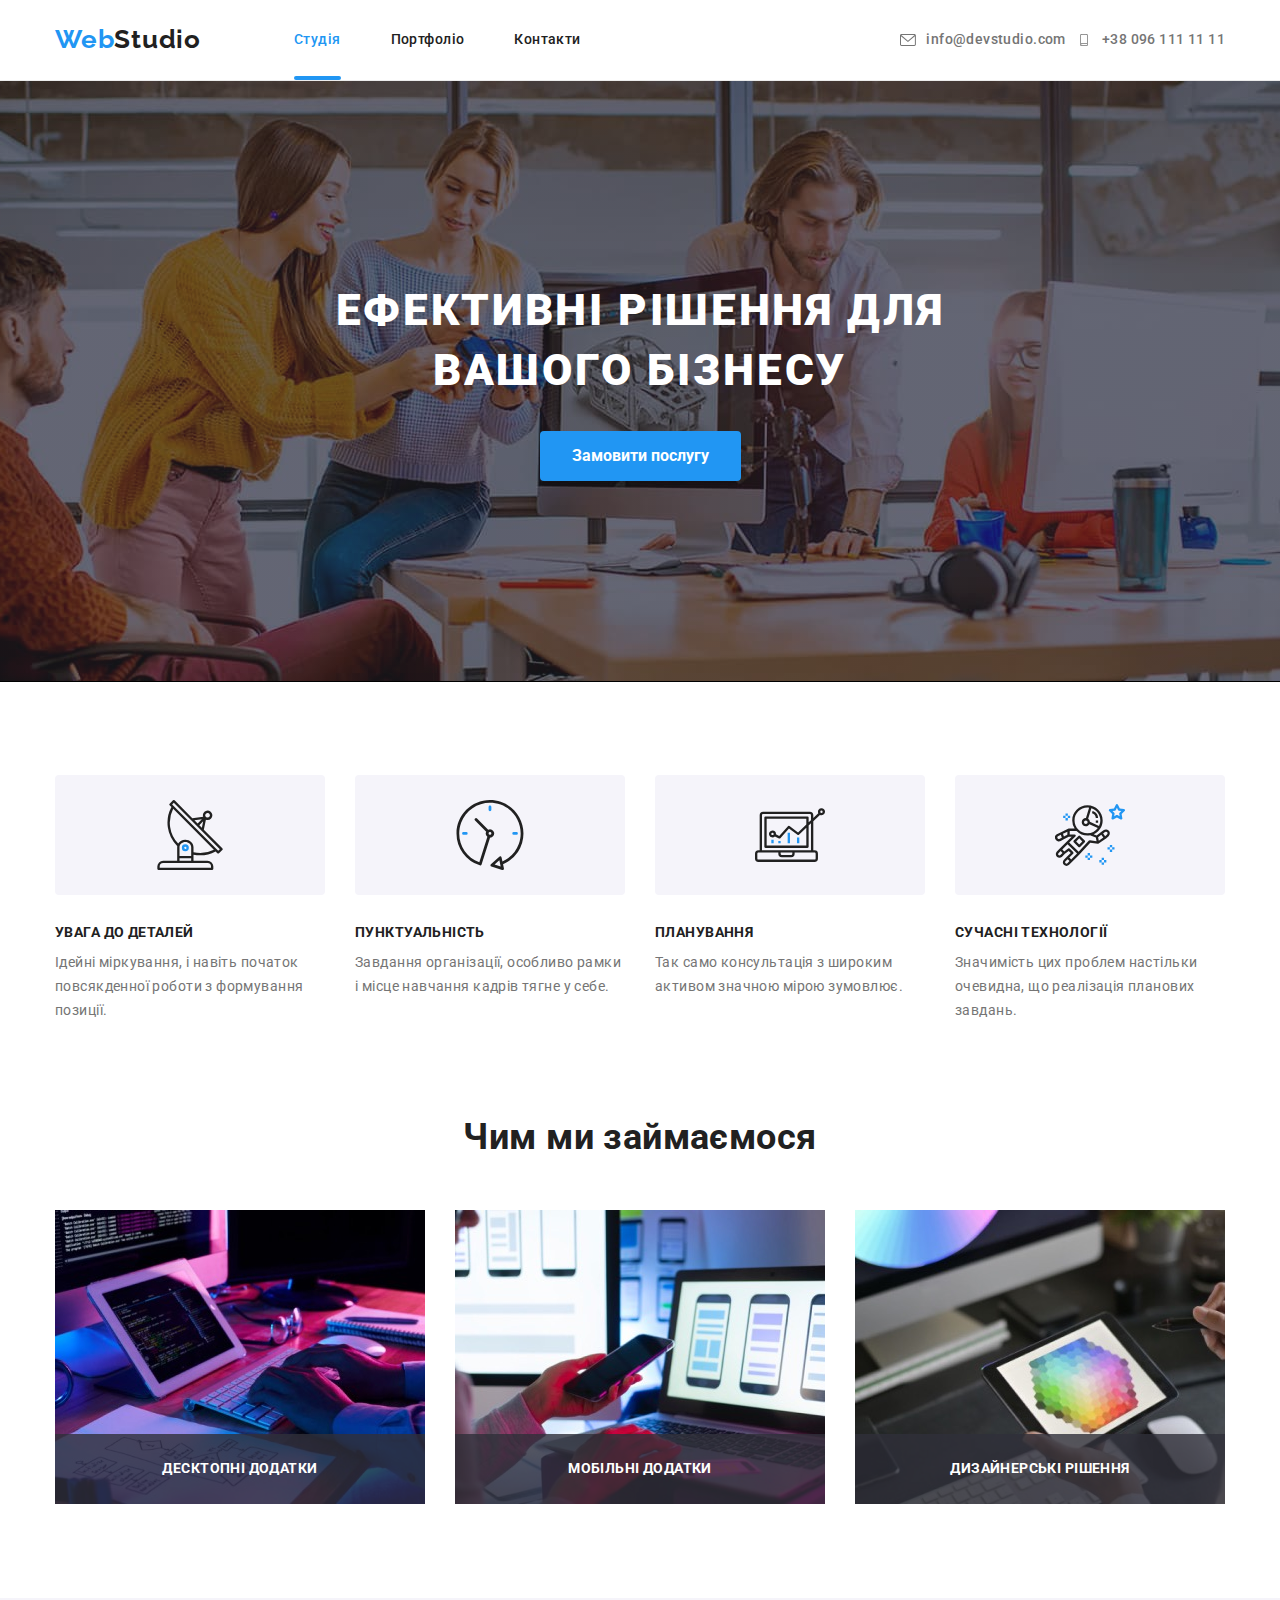
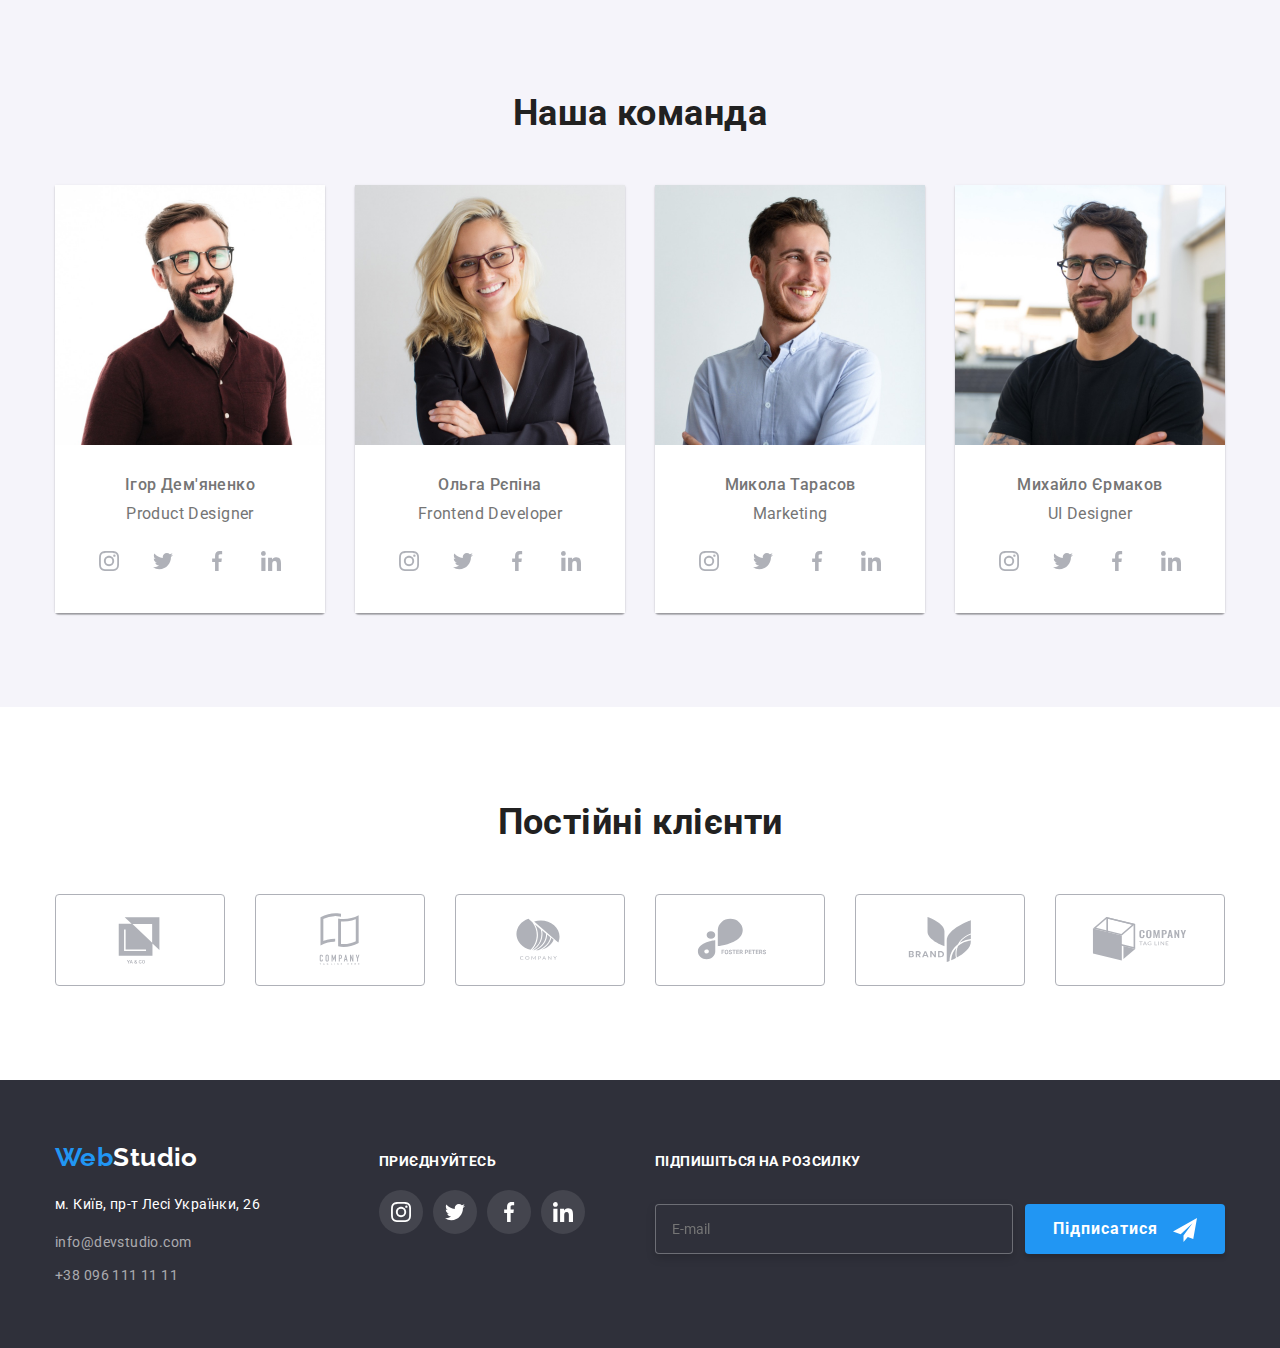
==== commit 5cc38ea0: "hw8" ====
--- a/index.html
+++ b/index.html
@@ -18,6 +18,7 @@
     <link rel="stylesheet" href="./css/main.min.css" />
   </head>
   <body>
+    
     <header class="header">
       <div class="container header__container">
         <nav class="header__menu">
--- a/css/main.min.css
+++ b/css/main.min.css
@@ -1 +1 @@
-:root{--primary-text-color: #757575;--secondary-text-color: #212121;--title-text-color: #ffffff;--accent-color: #2196f3;--secondary-button-color: #f5f4fa;--background-color-main: #2f303a;--main-font: Roboto, sans-serif;--secondary-font: Raleway, sans-serif}.visually-hidden{position:absolute;width:1px;height:1px;margin:-1px;border:0;padding:0;white-space:nowrap;clip-path:inset(100%);clip:rect(0 0 0 0);overflow:hidden}html{box-sizing:border-box}body{color:var(--primary-text-color);background-color:var(--title-text-color);font-family:Roboto,sans-serif;font-size:14px;letter-spacing:.03em}img{display:block;max-width:100%;height:auto}.image{display:block}.section{padding-top:94px;padding-bottom:94px}.link{text-decoration:none}.container{padding-left:15px;padding-right:15px}@media screen and (min-width: 480px){.container{width:480px;margin-left:auto;margin-right:auto}}@media screen and (min-width: 768px){.container{width:768px}}@media screen and (min-width: 1200px){.container{width:1200px}}.hero{background-color:var(--background-color-main);padding-top:200px;padding-bottom:200px;margin:0 auto}.hero.overlay{max-width:1600px;height:600px;outline:1px solid #000;margin-left:auto;margin-right:auto;background-image:linear-gradient(rgba(47, 48, 58, 0.4), rgba(47, 48, 58, 0.4)),url("../images/Img-backgr.jpg");background-size:cover;background-repeat:no-repeat;background-position:center}@media screen and (min-device-pixel-ratio: 2),screen and (min-resolution: 192dpi),screen and (min-resolution: 2dppx){.hero.overlay{background-image:linear-gradient(rgba(47, 48, 58, 0.4), rgba(47, 48, 58, 0.4)),url("../images/Img-backgr@2x.jpg")}}@media screen and (max-width: 767px){.hero.overlay{background-image:linear-gradient(rgba(47, 48, 58, 0.4), rgba(47, 48, 58, 0.4)),url("../images/Headerimg_mobile.jpg")}}@media screen and (min-resolution: 2dppx){.hero.overlay{background-image:linear-gradient(rgba(47, 48, 58, 0.4), rgba(47, 48, 58, 0.4)),url("../images/Headerimg_mobile@2x.jpg")}}@media screen and (min-width: 768px){.hero.overlay{background-image:linear-gradient(rgba(47, 48, 58, 0.4), rgba(47, 48, 58, 0.4)),url("../images/Headerimg_tablet.jpg")}}@media screen and (min-resolution: 2dppx){.hero.overlay{background-image:linear-gradient(rgba(47, 48, 58, 0.4), rgba(47, 48, 58, 0.4)),url("../images/Headerimg_tablet@2x.jpg")}}.button.primary{color:var(--title-text-color);background-color:var(--accent-color);font-weight:700;font-size:16px;line-height:1.9;margin:0 auto;display:block;cursor:pointer;vertical-align:middle;padding-top:10px;padding-bottom:10px;padding-left:32px;padding-right:32px;border:none;box-shadow:0px 4px 4px rgba(0,0,0,.15);border-radius:4px}.modal-close-btn{position:absolute;top:8px;right:8px;display:flex;justify-content:center;align-items:center;width:30px;height:30px;border-radius:50%;background:#fff;border:1px solid rgba(0,0,0,.1);padding:0;cursor:pointer}.modal-close-btn:hover svg.modal-close-icon,.modal-close-btn:focus svg.modal-close-icon{fill:#2196f3}.modal-close-icon{width:18px;height:18px;fill:#000;padding:0;vertical-align:middle;transition:fill 250ms cubic-bezier(0.4, 0, 0.2, 1)}.social-list-link{display:flex;align-items:center;justify-content:center;width:44px;height:44px;background-color:#fff;border-radius:50%;transition:background-color 250ms cubic-bezier(0.4, 0, 0.2, 1)}.social-list-link:hover,.social-list-link:focus{background-color:#2196f3}.social-list-icon{fill:#afb1b8}.social-list-item{display:block;margin-right:10px;max-width:480px}.social-list-item:last-child{margin:0}a svg.social-list-icon{transition:fill 250ms cubic-bezier(0.4, 0, 0.2, 1)}a:hover svg.social-list-icon,a:focus svg.social-list-icon{fill:#fff}.social-list{display:flex;justify-content:center;padding-left:0;margin:0}.hero__title{color:var(--title-text-color);font-size:26px;line-height:1.4;letter-spacing:.06em;font-weight:900;max-width:360px;word-wrap:break-word;margin:0 auto;text-align:center;margin-bottom:30px;text-transform:uppercase}@media screen and (min-width: 1200px){.hero__title{max-width:696px;font-size:44px;line-height:1.36}}.backdrop{position:fixed;top:0;left:0;width:100vw;height:100vh;background-color:rgba(0,0,0,.2);transition:visibility 250ms cubic-bezier(0.4, 0, 0.2, 1),opacity 250ms cubic-bezier(0.4, 0, 0.2, 1)}.backdrop.is-hidden{opacity:0;pointer-events:none;visibility:hidden}.modal{position:absolute;width:528px;height:581px;left:50%;top:50%;transform:translate(-50%, -50%) scale(1);background:#fff;box-shadow:0px 1px 3px rgba(0,0,0,.12),0px 1px 1px rgba(0,0,0,.14),0px 2px 1px rgba(0,0,0,.2);border-radius:4px;padding:40px;transition:transform 250ms cubic-bezier(0.4, 0, 0.2, 1)}.backdrop.is-hidden .modal{transform:translate(-50%, -50%) scale(0.6)}.title-modal-form{margin:0;font-family:"Roboto";font-weight:700;font-size:20px;line-height:1.15;text-align:center;letter-spacing:.03em;color:#212121}.data{font-family:"Roboto";font-size:12px;line-height:1.16;letter-spacing:.01em;color:#757575;margin-bottom:4px}.comment{width:100%;height:120px;margin-top:4px;padding:12px 16px;resize:none;border:1px solid rgba(33,33,33,.2);border-radius:4px;font-family:"Roboto";font-size:12px;line-height:1.16;letter-spacing:.01em;color:rgba(117,117,117,.5);color:#000}.comment:focus{border-color:var(--accent-color);transition:border-color 250ms cubic-bezier(0.4, 0, 0.2, 1);outline:none}.header__container{display:flex;justify-content:space-between;align-items:center}.header{padding-top:0;padding-bottom:0;position:relative}@media screen and (max-width: 767px){.header{padding-top:16px;padding-bottom:16px}}.header{border-bottom:1px solid #ececec}.container .header__container{display:flex;align-items:center;height:80px}.header__logo{color:var(--secondary-text-color);font-weight:700;font-size:26px;line-height:1.2;font-family:"Raleway",sans-serif;text-decoration:none}.header__logo.link{font-weight:700;font-size:26px;line-height:1.2;letter-spacing:.03em;color:var(--secondary-text-color);text-decoration:none}.header__menu{display:flex;align-items:center}.header__link .link{display:flex}.list{list-style:none;padding-left:0;gap:30px;padding:0;margin-left:0;margin:0}.contacts.list .mail{margin-right:50px}.accent{color:var(--accent-color)}.contacts__icon{fill:#757575;padding:0;margin-right:10px;vertical-align:middle}a svg.contacts__icon{transition:fill 250ms cubic-bezier(0.4, 0, 0.2, 1)}a:hover svg.contacts__icon,a:focus svg.contacts__icon{fill:#2196f3}.contacts__info{display:flex;color:var(--primary-text-color);font-weight:500;font-size:14px;line-height:1.14;text-decoration:none;list-style:none;flex-wrap:wrap;padding-left:auto;padding-right:10px;padding:0;margin:0 0 0 auto;align-items:center;justify-content:center;transition:color 250ms cubic-bezier(0.4, 0, 0.2, 1)}.contacts__info:hover,.contacts__info:focus{color:var(--accent-color)}@media screen and (max-width: 767px){.contacts__info{display:none}}.contacts{display:flex;color:var(--primary-text-color);font-weight:500;font-size:14px;line-height:1.14;text-decoration:none;list-style:none;flex-wrap:wrap;padding-left:auto;gap:50px;margin:0 0 0 auto}@media screen and (max-width: 767px){.contacts{display:none}}@media screen and (min-width: 768px){.contacts{list-style:none;margin-left:auto;line-height:1.17;font-size:12px;gap:10px}}.contact-form-field{display:block;margin-bottom:10px}.contact-form-input{width:100%;height:40px;border:1px solid rgba(33,33,33,.2);border-radius:4px;padding-left:42px;transform:border-color 250ms cubic-bezier(0.4, 0, 0.2, 1)}.contact-form-input:focus{border-color:var(--accent-color);outline:none}.contact-form-input-wrapper{position:relative;display:block;margin-top:4px}.contact-form-icon{position:absolute;top:50%;left:0;fill:#212121;padding:0;margin-left:12px;transform:translateY(-50%);transition:fill 250ms cubic-bezier(0.4, 0, 0.2, 1)}.contact-form-input:focus+.contact-form-icon{fill:var(--accent-color)}.contact-form-submit-btn{width:200px;height:50px;left:700px;top:713px;padding:10px 52px;background:#188ce8;box-shadow:0px 4px 4px rgba(0,0,0,.15);border-radius:4px;border:none;cursor:pointer;font-family:"Roboto";font-weight:700;font-size:16px;line-height:1.8;display:block;margin:0 auto;align-items:center;text-align:center;letter-spacing:.06em;color:#fff;margin-top:30px}.contact-form-submit-btn:hover,.contact-form-submit-btn:focus{transition:box-shadow 250ms cubic-bezier(0.4, 0, 0.2, 1)}.contact-form-checkbox-label{display:flex;align-items:center;font-family:"Roboto";font-size:14px;line-height:1.7;letter-spacing:.03em;color:#757575;background-color:#fff}.contact-form-checkbox{margin-bottom:10px;border:2px solid #212121;color:var(--accent-color)}.contact-form-checkbox:checked{background-color:var(--accent-color)}.contact-form-checkbox:checked{background-color:#2196f3;outline-offset:2px}.contact-checkbox{margin-left:13px}.checkbox-link{color:#2196f3}.check-icon{display:flex;align-items:center;justify-content:center;fill:#fff;padding:0;vertical-align:middle;cursor:pointer;width:15px;height:16px}.black-border{display:flex;border:2px solid #000;border-radius:2px;width:16px;height:15px;margin-right:8.38px;align-items:center;justify-content:center}.contact-form-checkbox:checked+.contact-form-checkbox-label .black-border{background-color:var(--accent-color);border-color:#2196f3;outline-offset:2px}.contact-form-checkbox:focus+.contact-form-checkbox-label .black-border{border-radius:2px;border:2px solid #2196f3}.duty__list{list-style:none;display:flex;flex-wrap:wrap;padding-left:0;margin-right:30px;padding:0;margin-left:0;margin:0;gap:30px}.duty__item{width:270px}@media screen and (max-width: 767px){.duty__item{width:450px}}@media screen and (max-width: 1199px){.duty__item{width:354px}}.duty__link{display:flex;align-items:center;justify-content:center;width:100%;height:120px;margin-bottom:30px;background-color:#f5f4fa;border-radius:4px}@media screen and (max-width: 767px){.duty__link{width:450px}}.duty__title{color:var(--secondary-text-color);font-weight:700;font-size:14px;line-height:1.14;margin-bottom:10px;margin-top:0}@media screen and (max-width: 767px){.duty__title{text-align:center}}.duty__text{font-size:14px;line-height:1.7;margin:0}.header__link{color:var(--secondary-text-color);font-weight:500;font-size:14px;line-height:1.14;text-decoration:none;display:flex;align-items:center;margin-left:93px;transition:color 250ms cubic-bezier(0.4, 0, 0.2, 1)}.header__link:hover,.header__link:focus{color:var(--accent-color)}@media screen and (max-width: 767px){.header__link{display:none}}.header__link .item{margin-right:50px;padding-top:32px;padding-bottom:32px}.header__link .item:last-child{margin:0}.header__link .item:not(:last-child){margin-right:50px}.header__link.list{color:var(--secondary-text-color);font-weight:500;font-size:14px;line-height:1.14;text-decoration:none;gap:50px}.header__link .link{display:block;color:var(--accent-color);text-decoration:none;padding-top:32px;padding-bottom:32px;transition:color 250ms cubic-bezier(0.4, 0, 0.2, 1)}.header__link .link:hover,.header__link .link:focus{color:var(--primary-text-color)}.header__link .link.current{position:relative;color:var(--accent-color)}.header__link .link.current::after{content:"";position:absolute;width:100%;height:4px;background-color:var(--accent-color);bottom:0;left:0;border-radius:2px}.gallery{max-width:450px}@media screen and (min-width: 768px){.gallery{width:calc((100% - 30px)/2)}}@media screen and (min-width: 1200px){.gallery{width:calc((100% - 60px)/3)}}.gallerylist{list-style:none;padding:0;margin-left:0;margin:0;display:flex;flex-wrap:wrap;padding-left:0;gap:30px}.link-sdw{text-decoration:none;display:block;transition:box-shadow 250ms cubic-bezier(0.4, 0, 0.2, 1)}.link-sdw:hover{box-shadow:0px 1px 1px rgba(0,0,0,.12),0px 4px 4px rgba(0,0,0,.06),1px 4px 6px rgba(0,0,0,.16)}.portfolio-animation{position:relative;overflow:hidden;transition:transform 250ms cubic-bezier(0.4, 0, 0.2, 1)}.blue-text{position:absolute;margin:0;padding-top:63px;padding-bottom:63px;padding-left:24px;padding-right:24px;background-color:rgba(33,150,243,.9);width:100%;height:100%;font-family:"Roboto";font-style:normal;font-size:18px;line-height:1.6;letter-spacing:.03em;color:#fff;transition:transform 250ms ease}.portfolio-animation:hover .blue-text{transform:translateY(-100%)}.link-sdw:hover .blue-text,.link-sdw:focus .blue-text{transform:translateY(-100%)}.image-blue{display:block;position:relative}.info-name{padding-left:24px;padding-right:24px;padding-top:20px;padding-bottom:20px;border-bottom:1px solid #eee;border-left:1px solid #eee;border-right:1px solid #eee}@media screen and (min-width: 768px)and (max-width: 1199px){.info-name{flex-grow:1}}.title-name{color:var(--secondary-text-color);font-weight:700;font-size:18px;line-height:2;text-decoration:none;margin-bottom:4px;margin-top:0}.discr{color:var(--primary-text-color);font-size:16px;line-height:1.9;text-decoration:none;margin-top:0;margin-bottom:0}.button-list{list-style:none;display:flex;flex-wrap:wrap;gap:8px;padding:0;justify-content:center;margin:0;margin-bottom:50px}.button.secondary{background-color:var(--secondary-button-color);font-weight:500;font-size:16px;line-height:1.6;cursor:pointer;padding-top:6px;padding-bottom:6px;padding-left:22px;padding-right:22px;border:none;border-radius:4px;transition:box-shadow 250ms cubic-bezier(0.4, 0, 0.2, 1),background-color 250ms cubic-bezier(0.4, 0, 0.2, 1),color 250ms cubic-bezier(0.4, 0, 0.2, 1)}.button.secondary:hover,.button.secondary:focus{box-shadow:0px 3px 1px rgba(0,0,0,.1),0px 1px 2px rgba(0,0,0,.08),0px 2px 2px rgba(0,0,0,.12);border-radius:4px;color:var(--title-text-color);background-color:var(--accent-color)}.button.secondary.blue{background-color:var(--accent-color);color:var(--title-text-color);padding-top:6px;padding-bottom:6px;padding-left:25px;padding-right:25px;transition:box-shadow 250ms cubic-bezier(0.4, 0, 0.2, 1)}.button.secondary.blue:hover,.button.secondary.blue:focus{box-shadow:0px 3px 1px rgba(0,0,0,.1),0px 1px 2px rgba(0,0,0,.08),0px 2px 2px rgba(0,0,0,.12);border-radius:4px}.section-work{padding-bottom:94px}@media screen and (max-width: 1199px){.section-work{display:none}}.section-title{color:var(--secondary-text-color);font-weight:700;font-size:36px;line-height:1.2;text-align:center;margin-bottom:50px;margin-top:0}@media screen and (max-width: 767px){.section-title{margin-bottom:30px;text-align:center}}@media screen and (min-width: 768px)and (max-width: 1199px){.section-title{font-size:28px;line-height:1.17;margin-bottom:30px}}.thumb{position:relative}.pic-text{position:absolute;padding-top:27px;padding-bottom:27px;margin:0;bottom:0;left:0;width:100%;height:70px;background-color:rgba(47,48,58,.8);font-family:"Roboto";font-weight:700;font-size:14px;line-height:1.14;text-align:center;letter-spacing:.03em;text-transform:uppercase;color:#fff}.block.secondary{background-color:var(--secondary-button-color)}.item-shadow{box-shadow:0px 1px 3px rgba(0,0,0,.12),0px 1px 1px rgba(0,0,0,.14),0px 2px 1px rgba(0,0,0,.2);border-radius:0px 0px 4px 4px}@media screen and (min-width: 768px)and (max-width: 1199px){.item-shadow{flex-basis:calc((100% - 30px)/2)}}@media screen and (min-width: 1200px){.item-shadow{max-width:270px}}.names{padding-top:30px;padding-bottom:30px;background-color:#fff}.person{text-align:center;font-weight:500;font-size:16px;line-height:1.2;margin-bottom:10px;margin-top:0}.prof{text-align:center;font-size:16px;line-height:1.2;margin-top:0;margin-bottom:16px}.client-link{display:flex;justify-content:center;align-items:center;width:100%;height:100%;color:#afb1b8;border:1px solid #afb1b8;border-radius:4px;background-color:#fff;margin:0;transition:border-color 250ms cubic-bezier(0.4, 0, 0.2, 1)}.client-link:hover{border:1px solid #2196f3;border-radius:4px}.client-list-item{height:92px;flex-basis:calc((100% - 30px)/2)}@media screen and (min-width: 768px){.client-list-item{flex-basis:calc((100% - 60px)/3)}}@media screen and (min-width: 1200px){.client-list-item{flex-basis:calc((100% - 150px)/6)}}a svg.client-icon{transition:fill 250ms cubic-bezier(0.4, 0, 0.2, 1)}.client-icon{fill:currentColor}.client-icon:hover svg{fill:#2196f3}a:hover svg.client-icon,a:focus svg.client-icon{fill:#2196f3}.client-list-icons{list-style:none;display:flex;flex-wrap:wrap;padding-left:0;margin:0;gap:30px}.container.clients{display:block}.footer__logo{font-family:Raleway;color:var(--title-text-color);font-weight:700;font-size:26px;line-height:1.2;text-decoration:none}.adres{margin-top:0;margin-bottom:0}.email{margin-bottom:9px}.contacts__footer{font-size:14px;line-height:1.7;letter-spacing:.03em;color:rgba(255,255,255,.6);list-style:none;padding-left:0;padding:0;margin-bottom:0;text-decoration:none}.infoicons{display:flex}@media screen and (max-width: 767px){.infoicons{display:block}}@media screen and (min-width: 768px){.infoicons{display:flex;justify-content:space-between;width:100%;padding-left:76px;padding-right:89px;padding-bottom:60px}}@media screen and (min-width: 1200px){.infoicons{align-items:baseline;padding-left:0}}.footer-list{list-style:none;padding-left:0;padding:0;margin-bottom:0}.footer-icons{text-align:center;display:block}@media screen and (max-width: 767px){.footer-icons{padding-bottom:60px}}@media screen and (min-width: 1200px){.footer-icons{margin-left:0;display:block;text-align:left}}.footer-social-list-link{display:flex;align-items:center;justify-content:center;width:44px;height:44px;background-color:rgba(255,255,255,.1);border-radius:50%;transition:background-color 250ms cubic-bezier(0.4, 0, 0.2, 1)}.footer-social-list-link:hover,.footer-social-list-link:focus{background-color:#2196f3}.footer-social-list-icon{fill:#fff}.form{margin-left:auto;text-align:center}@media screen and (min-width: 768px){.form{display:flex;flex-direction:column;align-items:center}}@media screen and (min-width: 1200px){.form{margin-left:0;text-align:left}}@media screen and (min-width: 768px){.form-decktop{display:flex;flex-direction:column;align-items:center}}@media screen and (min-width: 1200px){.form-decktop{flex-direction:row;align-items:baseline}}.form input{margin:0;width:358px;height:50px;border:1px solid rgba(255,255,255,.3);filter:drop-shadow(0px 4px 4px rgba(0, 0, 0, 0.15));border-radius:4px;background:#2f303a;padding-left:16px}.subcribe-input{transform:border-color 250 ms cubic-bezier(0.4, 0, 0.2, 1);color:#fff}.subcribe-input:focus{border-color:var(--title-text-color);outline:none}.sub-text{font-family:"Roboto";font-weight:700;font-size:14px;line-height:1.14;letter-spacing:.03em;text-transform:uppercase;color:#fff}@media screen and (min-width: 1200px){.sub-text{text-align:left;width:100%}}.btn-submit{width:200px;height:50px;left:1213px;top:1757px;font-family:"Roboto";font-weight:700;font-size:16px;line-height:1.9;align-items:center;text-align:center;letter-spacing:.06em;color:#fff;background:#2196f3;box-shadow:0px 4px 4px rgba(0,0,0,.15);border-radius:4px;border:none;margin-left:12px;padding:0;margin-top:20px}.btn-sub-icon{width:24px;height:24px;fill:#fff;margin-left:10px;padding:0;vertical-align:middle}footer .container{align-items:baseline}@media screen and (min-width: 768px){footer .container{gap:70px;align-items:baseline}}@media screen and (min-width: 1200px){footer .container{display:flex}}.footer-block{background-color:var(--background-color-main);padding-top:60px;padding-bottom:60px}.footer{color:var(--title-text-color);font-style:normal;font-size:14px;line-height:1.7;text-decoration:none;margin-top:20px}.footer-info{text-align:center;padding-bottom:60px}@media screen and (min-width: 768px){.footer-info{display:block;justify-content:space-between}}@media screen and (min-width: 1200px){.footer-info{text-align:left}}.footer-list{list-style:none}.footer-links-title{color:var(--title-text-color);font-weight:700;font-size:14px;line-height:1.14;margin-bottom:20px;margin-top:0;padding-right:0}.mobile-menu{padding:0;margin:0;list-style:none}@media screen and (min-width: 768px){.mobile-menu{display:none}}.mob-menu{margin-bottom:48px}.mobile-menu__list{font-family:Roboto;list-style:none;margin-bottom:32px}.mobile-menu__soclink{display:block;font-family:var(--main-font);font-weight:500;font-size:18px;line-height:1.2;text-decoration:none;list-style:none;color:#2196f3}.mobile-menu__socials{display:flex;gap:10px;flex-wrap:wrap;font-size:18px;list-style:none;padding-left:0}.mobile-menu__item:not(:last-child){display:flex;gap:10px}.mobile-menu__item:not(:last-child)::after{content:"";display:block;height:100%;width:1px;background-color:rgba(33,33,33,.2)}.mobile-menu__link{display:block;text-decoration:none;list-style:none;font-family:var(--main-font);font-size:40px;line-height:1.15;font-weight:500;line-height:1.2;color:#212121;margin-bottom:32px;transition:color 250ms cubic-bezier(0.4, 0, 0.2, 1)}.mobile-menu__link:hover,.mobile-menu__link:focus{color:#2196f3}.mobile-menu__link-activ{color:var(--accent-color)}.mobile-contacts{list-style:none;padding-left:0;margin-bottom:64px}.mob-contacts{margin-bottom:32px}.mobile-contacts__mail{font-family:var(--main-font);font-size:24px;line-height:1.17;color:#757575;text-decoration:none;margin-bottom:64px}.mobile-contacts__tel{font-family:var(--main-font);font-size:24px;line-height:1.17;color:#2196f3;text-decoration:none;margin-bottom:32px}.menu-toggle{min-width:40px;min-height:40px;display:flex;align-items:center;justify-content:center;background-color:rgba(0,0,0,0);border:none;border-radius:50%;padding:0;margin:0;line-height:0;cursor:pointer;outline:none;color:#000}@media screen and (min-width: 768px){.menu-toggle{display:none}}.menu-toggle__icon{fill:#212121;transition:fill 250ms cubic-bezier(0.4, 0, 0.2, 1)}.menu-toggle__icon:hover,.menu-toggle__icon:focus{fill:#2196f3}.menu-container .menu-toggle{position:absolute;top:16px;right:16px;color:#212121;transition:color 250ms cubic-bezier(0.4, 0, 0.2, 1)}.menu-container .menu-toggle:hover,.menu-container .menu-toggle:focus{color:#2196f3}.mobile-menu__close-btn{position:absolute;top:10px;right:15px;background:rgba(0,0,0,0);border:none;padding:0;line-height:0}@media screen and (min-width: 768px){.mobile-menu__close-btn{display:none}}.menu-container{display:flex;flex-direction:column;justify-content:space-between;position:fixed;top:0;left:0;width:100vw;height:100vh;padding:32px;background-color:#fff;z-index:999;transform:translateX(100%);transition:transform 250ms ease-in-out}.menu-container.is-open{transform:translateX(0)}/*# sourceMappingURL=main.min.css.map */+:root{--primary-text-color: #757575;--secondary-text-color: #212121;--title-text-color: #ffffff;--accent-color: #2196f3;--secondary-button-color: #f5f4fa;--background-color-main: #2f303a;--main-font: Roboto, sans-serif;--secondary-font: Raleway, sans-serif}.visually-hidden{position:absolute;width:1px;height:1px;margin:-1px;border:0;padding:0;white-space:nowrap;clip-path:inset(100%);clip:rect(0 0 0 0);overflow:hidden}html{box-sizing:border-box}body{color:var(--primary-text-color);background-color:var(--title-text-color);font-family:Roboto,sans-serif;font-size:14px;letter-spacing:.03em}img{display:block;max-width:100%;height:auto}.image{display:block}.section{padding-top:60px;padding-bottom:60px}@media screen and (min-width: 1200px){.section{padding-top:94px;padding-bottom:94px}}.link{text-decoration:none}.container{padding-left:15px;padding-right:15px}@media screen and (min-width: 480px){.container{width:480px;margin-left:auto;margin-right:auto}}@media screen and (min-width: 768px){.container{width:768px}}@media screen and (min-width: 1200px){.container{width:1200px}}.hero{background-color:var(--background-color-main);padding-top:180px;padding-bottom:180px;margin:0 auto}@media screen and (min-width: 1200px){.hero{padding-top:200px;padding-bottom:200px;margin:0 auto}}.hero.overlay{max-width:1600px;outline:1px solid #000;margin-left:auto;margin-right:auto;background-image:linear-gradient(rgba(47, 48, 58, 0.4), rgba(47, 48, 58, 0.4)),url("../images/Hero-mobile.jpg");background-size:cover;background-repeat:no-repeat;background-position:center}@media screen and (min-device-pixel-ratio: 2),screen and (min-resolution: 192dpi),screen and (min-resolution: 2dppx){.hero.overlay{background-image:linear-gradient(rgba(47, 48, 58, 0.4), rgba(47, 48, 58, 0.4)),url("../images/Hero-mobile@2x.jpg")}}@media screen and (max-width: 767px){.hero.overlay{background-image:linear-gradient(rgba(47, 48, 58, 0.4), rgba(47, 48, 58, 0.4)),url("../images/Hero-mobile.jpg")}}@media screen and (max-width: 767px)and (min-resolution: 2dppx){.hero.overlay{background-image:linear-gradient(rgba(47, 48, 58, 0.4), rgba(47, 48, 58, 0.4)),url("../images/Hero-mobile@2x.jpg")}}@media screen and (min-width: 768px){.hero.overlay{background-image:linear-gradient(rgba(47, 48, 58, 0.4), rgba(47, 48, 58, 0.4)),url("../images/Hero-tablet.jpg")}}@media screen and (min-width: 768px)and (min-resolution: 2dppx){.hero.overlay{background-image:linear-gradient(rgba(47, 48, 58, 0.4), rgba(47, 48, 58, 0.4)),url("../images/Hero-tablet@2x.jpg")}}@media screen and (min-width: 1200px){.hero.overlay{background-image:linear-gradient(rgba(47, 48, 58, 0.4), rgba(47, 48, 58, 0.4)),url("../images/Hero-desctop.jpg")}}@media screen and (min-width: 1200px)and (min-resolution: 2dppx){.hero.overlay{background-image:linear-gradient(rgba(47, 48, 58, 0.4), rgba(47, 48, 58, 0.4)),url("../images/Hero-desctop@2x.jpg")}}@media screen and (max-width: 1199px){.hero.overlay{padding-top:118px;padding-bottom:118px;margin:0 auto}}.button.primary{color:var(--title-text-color);background-color:var(--accent-color);font-weight:700;font-size:16px;line-height:1.9;margin:0 auto;display:block;cursor:pointer;vertical-align:middle;padding-top:10px;padding-bottom:10px;padding-left:32px;padding-right:32px;border:none;box-shadow:0px 4px 4px rgba(0,0,0,.15);border-radius:4px}.modal-close-btn{position:absolute;top:8px;right:8px;display:flex;justify-content:center;align-items:center;width:30px;height:30px;border-radius:50%;background:#fff;border:1px solid rgba(0,0,0,.1);padding:0;cursor:pointer}.modal-close-btn:hover svg.modal-close-icon,.modal-close-btn:focus svg.modal-close-icon{fill:#2196f3}.modal-close-icon{width:18px;height:18px;fill:#000;padding:0;vertical-align:middle;transition:fill 250ms cubic-bezier(0.4, 0, 0.2, 1)}.social-list-link{display:flex;align-items:center;justify-content:center;width:44px;height:44px;background-color:#fff;border-radius:50%;transition:background-color 250ms cubic-bezier(0.4, 0, 0.2, 1)}.social-list-link:hover,.social-list-link:focus{background-color:#2196f3}.social-list-icon{fill:#afb1b8}.social-list-item{display:block;margin-right:10px;max-width:480px}.social-list-item:last-child{margin:0}a svg.social-list-icon{transition:fill 250ms cubic-bezier(0.4, 0, 0.2, 1)}a:hover svg.social-list-icon,a:focus svg.social-list-icon{fill:#fff}.social-list{display:flex;justify-content:center;padding-left:0;margin:0}.hero__title{color:var(--title-text-color);font-size:26px;line-height:1.4;letter-spacing:.06em;font-weight:900;max-width:360px;word-wrap:break-word;margin:0 auto;text-align:center;margin-bottom:30px;text-transform:uppercase}@media screen and (min-width: 1200px){.hero__title{max-width:696px;font-size:44px;line-height:1.36}}.backdrop{position:fixed;top:0;left:0;width:100vw;height:100vh;background-color:rgba(0,0,0,.2);transition:visibility 250ms cubic-bezier(0.4, 0, 0.2, 1),opacity 250ms cubic-bezier(0.4, 0, 0.2, 1)}.backdrop.is-hidden{opacity:0;pointer-events:none;visibility:hidden}.modal{position:absolute;width:320px;height:581px;left:50%;top:50%;transform:translate(-50%, -50%) scale(1);background:#fff;box-shadow:0px 1px 3px rgba(0,0,0,.12),0px 1px 1px rgba(0,0,0,.14),0px 2px 1px rgba(0,0,0,.2);border-radius:4px;padding:40px;transition:transform 250ms cubic-bezier(0.4, 0, 0.2, 1)}@media screen and (min-width: 481px)and (max-width: 1199px){.modal{width:450px;height:609px}}@media screen and (min-width: 1200px){.modal{width:528px;height:581px}}.backdrop.is-hidden .modal{transform:translate(-50%, -50%) scale(0.6)}.title-modal-form{margin:0;font-family:"Roboto";font-weight:700;font-size:20px;line-height:1.15;text-align:center;letter-spacing:.03em;color:#212121}.data{font-family:"Roboto";font-size:12px;line-height:1.16;letter-spacing:.01em;color:#757575;margin-bottom:4px}.comment{width:100%;height:120px;margin-top:4px;padding:12px 16px;resize:none;border:1px solid rgba(33,33,33,.2);border-radius:4px;font-family:"Roboto";font-size:12px;line-height:1.16;letter-spacing:.01em;color:rgba(117,117,117,.5);color:#000}.comment:focus{border-color:var(--accent-color);transition:border-color 250ms cubic-bezier(0.4, 0, 0.2, 1);outline:none}.header__container{display:flex;justify-content:space-between;align-items:center}.header{padding-top:0;padding-bottom:0;position:relative}@media screen and (max-width: 767px){.header{padding-top:16px;padding-bottom:16px}}.header{border-bottom:1px solid #ececec}.container .header__container{display:flex;align-items:center;height:80px}.header__logo{color:var(--secondary-text-color);font-weight:700;font-size:26px;line-height:1.2;font-family:"Raleway",sans-serif;text-decoration:none}.header__logo.link{font-weight:700;font-size:26px;line-height:1.2;letter-spacing:.03em;color:var(--secondary-text-color);text-decoration:none}.header__menu{display:flex;align-items:center}.header__link .link{display:flex}.list{list-style:none;padding-left:0;gap:30px;padding:0;margin-left:0;margin:0}.contacts.list .mail{margin-right:50px}.accent{color:var(--accent-color)}.contacts__icon{fill:#757575;padding:0;margin-right:10px;vertical-align:middle}a svg.contacts__icon{transition:fill 250ms cubic-bezier(0.4, 0, 0.2, 1)}a:hover svg.contacts__icon,a:focus svg.contacts__icon{fill:#2196f3}.contacts__info{display:flex;color:var(--primary-text-color);font-weight:500;font-size:14px;line-height:1.14;text-decoration:none;list-style:none;flex-wrap:wrap;padding-left:auto;padding-right:10px;padding:0;margin:0 0 0 auto;align-items:center;justify-content:center;transition:color 250ms cubic-bezier(0.4, 0, 0.2, 1)}.contacts__info:hover,.contacts__info:focus{color:var(--accent-color)}@media screen and (max-width: 767px){.contacts__info{display:none}}.contacts{display:flex;color:var(--primary-text-color);font-weight:500;font-size:14px;line-height:1.14;text-decoration:none;list-style:none;flex-wrap:wrap;padding-left:auto;gap:50px;margin:0 0 0 auto}@media screen and (max-width: 767px){.contacts{display:none}}@media screen and (min-width: 768px){.contacts{list-style:none;margin-left:auto;line-height:1.17;font-size:12px;gap:10px}}.contact-form-field{display:block;margin-bottom:10px}.contact-form-input{width:100%;height:40px;border:1px solid rgba(33,33,33,.2);border-radius:4px;padding-left:42px;transform:border-color 250ms cubic-bezier(0.4, 0, 0.2, 1)}.contact-form-input:focus{border-color:var(--accent-color);outline:none}.contact-form-input-wrapper{position:relative;display:block;margin-top:4px}.contact-form-icon{position:absolute;top:50%;left:0;fill:#212121;padding:0;margin-left:12px;transform:translateY(-50%);transition:fill 250ms cubic-bezier(0.4, 0, 0.2, 1)}.contact-form-input:focus+.contact-form-icon{fill:var(--accent-color)}.contact-form-submit-btn{width:180px;height:40px;left:700px;top:713px;background:#188ce8;box-shadow:0px 4px 4px rgba(0,0,0,.15);border-radius:4px;border:none;cursor:pointer;font-family:"Roboto";font-weight:700;font-size:16px;line-height:1.8;display:block;margin:0 auto;align-items:center;text-align:center;letter-spacing:.06em;color:#fff}.contact-form-submit-btn:hover,.contact-form-submit-btn:focus{transition:box-shadow 250ms cubic-bezier(0.4, 0, 0.2, 1)}@media screen and (min-width: 480px){.contact-form-submit-btn{margin-top:30px;width:200px;height:50px;padding:10px 52px}}.contact-form-checkbox-label{align-items:center;font-family:"Roboto";font-size:14px;line-height:1.7;letter-spacing:.03em;color:#757575;background-color:#fff}.contact-form-checkbox{margin-bottom:10px;border:2px solid #212121;color:var(--accent-color)}.contact-form-checkbox:checked{background-color:var(--accent-color)}.contact-form-checkbox:checked{background-color:#2196f3;outline-offset:2px}.contact-checkbox{margin-left:13px;vertical-align:baseline}.checkbox-link{color:#2196f3}.check-icon{display:flex;align-items:center;justify-content:center;fill:#fff;padding:0;vertical-align:middle;cursor:pointer;width:11px;height:8px}.black-border{display:inline-block;border:2px solid #000;border-radius:2px;width:16px;height:15px;margin-right:8.38px;align-items:center;justify-content:center}.contact-form-checkbox:checked+.contact-form-checkbox-label .black-border{background-color:var(--accent-color);border-color:#2196f3;outline-offset:2px}.contact-form-checkbox:focus+.contact-form-checkbox-label .black-border{border-radius:2px;border:2px solid #2196f3}.duty__list{list-style:none;display:flex;flex-wrap:wrap;padding-left:0;margin-right:30px;padding:0;margin-left:0;margin:0;gap:30px}.duty__item{width:270px}@media screen and (max-width: 767px){.duty__item{width:450px}}@media screen and (min-width: 768px)and (max-width: 1199px){.duty__item{width:354px}}.duty__link{display:flex;align-items:center;justify-content:center;width:100%;height:120px;margin-bottom:30px;background-color:#f5f4fa;border-radius:4px}@media screen and (max-width: 767px){.duty__link{width:450px}}@media screen and (max-width: 479px){.duty__link{width:320px}}.duty__title{color:var(--secondary-text-color);font-weight:700;font-size:14px;line-height:1.14;margin-bottom:10px;margin-top:0}@media screen and (max-width: 767px){.duty__title{text-align:center}}.duty__text{font-size:14px;line-height:1.7;margin:0}@media screen and (max-width: 767px){.duty__text{width:450px}}@media screen and (max-width: 479px){.duty__text{width:320px}}.header__link{color:var(--secondary-text-color);font-weight:500;font-size:14px;line-height:1.14;text-decoration:none;display:flex;align-items:center;margin-left:93px;transition:color 250ms cubic-bezier(0.4, 0, 0.2, 1)}.header__link:hover,.header__link:focus{color:var(--accent-color)}@media screen and (max-width: 767px){.header__link{display:none}}.header__link .item{margin-right:50px;padding-top:32px;padding-bottom:32px}.header__link .item:last-child{margin:0}.header__link .item:not(:last-child){margin-right:50px}.header__link.list{color:var(--secondary-text-color);font-weight:500;font-size:14px;line-height:1.14;text-decoration:none;gap:50px}.header__link .link{display:block;color:var(--accent-color);text-decoration:none;padding-top:32px;padding-bottom:32px;transition:color 250ms cubic-bezier(0.4, 0, 0.2, 1)}.header__link .link:hover,.header__link .link:focus{color:var(--primary-text-color)}.header__link .link.current{position:relative;color:var(--accent-color)}.header__link .link.current::after{content:"";position:absolute;width:100%;height:4px;background-color:var(--accent-color);bottom:0;left:0;border-radius:2px}.gallery{max-width:450px}@media screen and (min-width: 768px){.gallery{width:calc((100% - 30px)/2)}}@media screen and (min-width: 1200px){.gallery{width:calc((100% - 60px)/3)}}.gallerylist{list-style:none;padding:0;margin-left:0;margin:0;display:flex;flex-wrap:wrap;padding-left:0;gap:30px}.link-sdw{text-decoration:none;display:flex;flex-direction:column;height:100%;transition:box-shadow 250ms cubic-bezier(0.4, 0, 0.2, 1)}.link-sdw:hover{box-shadow:0px 1px 1px rgba(0,0,0,.12),0px 4px 4px rgba(0,0,0,.06),1px 4px 6px rgba(0,0,0,.16)}.portfolio-animation{position:relative;overflow:hidden;transition:transform 250ms cubic-bezier(0.4, 0, 0.2, 1)}.blue-text{position:absolute;margin:0;padding-top:24px;padding-bottom:24px;padding-left:24px;padding-right:24px;background-color:rgba(33,150,243,.9);width:100%;height:100%;font-family:"Roboto";font-style:normal;font-size:14px;line-height:1.6;letter-spacing:.03em;color:#fff;transition:transform 250ms ease}.portfolio-animation:hover .blue-text{transform:translateY(-100%)}.link-sdw:hover .blue-text,.link-sdw:focus .blue-text{transform:translateY(-100%)}@media screen and (min-width: 481px){.blue-text{padding-top:63px;padding-bottom:63px;font-size:18px}}.image-blue{display:block;position:relative}.info-name{padding-left:24px;padding-right:24px;padding-top:20px;padding-bottom:20px;border-bottom:1px solid #eee;border-left:1px solid #eee;border-right:1px solid #eee}@media screen and (min-width: 768px)and (max-width: 1199px){.info-name{flex-grow:1}}.title-name{color:var(--secondary-text-color);font-weight:700;font-size:18px;line-height:2;text-decoration:none;margin-bottom:4px;margin-top:0;letter-spacing:.06em}@media screen and (min-width: 768px)and (max-width: 1199px){.title-name{word-wrap:break-word}}.discr{color:var(--primary-text-color);font-size:16px;line-height:1.9;text-decoration:none;margin-top:0;margin-bottom:0}.button-list{list-style:none;display:flex;flex-wrap:wrap;gap:8px;padding:0;justify-content:center;margin:0;margin-bottom:50px}.button.secondary{background-color:var(--secondary-button-color);font-weight:500;font-size:16px;line-height:1.6;cursor:pointer;padding-top:6px;padding-bottom:6px;padding-left:22px;padding-right:22px;border:none;border-radius:4px;transition:box-shadow 250ms cubic-bezier(0.4, 0, 0.2, 1),background-color 250ms cubic-bezier(0.4, 0, 0.2, 1),color 250ms cubic-bezier(0.4, 0, 0.2, 1)}.button.secondary:hover,.button.secondary:focus{box-shadow:0px 3px 1px rgba(0,0,0,.1),0px 1px 2px rgba(0,0,0,.08),0px 2px 2px rgba(0,0,0,.12);border-radius:4px;color:var(--title-text-color);background-color:var(--accent-color)}.button.secondary.blue{background-color:var(--accent-color);color:var(--title-text-color);padding-top:6px;padding-bottom:6px;padding-left:25px;padding-right:25px;transition:box-shadow 250ms cubic-bezier(0.4, 0, 0.2, 1)}.button.secondary.blue:hover,.button.secondary.blue:focus{box-shadow:0px 3px 1px rgba(0,0,0,.1),0px 1px 2px rgba(0,0,0,.08),0px 2px 2px rgba(0,0,0,.12);border-radius:4px}.section-work{padding-bottom:94px}@media screen and (max-width: 1199px){.section-work{display:none}}.section-title{color:var(--secondary-text-color);font-weight:700;font-size:36px;line-height:1.2;text-align:center;margin-bottom:50px;margin-top:0}@media screen and (max-width: 767px){.section-title{margin-bottom:30px;text-align:center}}@media screen and (min-width: 768px)and (max-width: 1199px){.section-title{font-size:28px;line-height:1.17;margin-bottom:30px}}.thumb{position:relative}.pic-text{position:absolute;padding-top:27px;padding-bottom:27px;margin:0;bottom:0;left:0;width:100%;height:70px;background-color:rgba(47,48,58,.8);font-family:"Roboto";font-weight:700;font-size:14px;line-height:1.14;text-align:center;letter-spacing:.03em;text-transform:uppercase;color:#fff}.block.secondary{background-color:var(--secondary-button-color)}.item-shadow{box-shadow:0px 1px 3px rgba(0,0,0,.12),0px 1px 1px rgba(0,0,0,.14),0px 2px 1px rgba(0,0,0,.2);border-radius:0px 0px 4px 4px}@media screen and (min-width: 768px)and (max-width: 1199px){.item-shadow{flex-basis:calc((100% - 30px)/2)}}@media screen and (min-width: 1200px){.item-shadow{max-width:270px}}.names{padding-top:30px;padding-bottom:30px;background-color:#fff}.person{text-align:center;font-weight:500;font-size:16px;line-height:1.2;margin-bottom:10px;margin-top:0}.prof{text-align:center;font-size:16px;line-height:1.2;margin-top:0;margin-bottom:16px}.client-link{display:flex;justify-content:center;align-items:center;width:100%;height:100%;color:#afb1b8;border:1px solid #afb1b8;border-radius:4px;background-color:#fff;margin:0;transition:border-color 250ms cubic-bezier(0.4, 0, 0.2, 1)}.client-link:hover{border:1px solid #2196f3;border-radius:4px}.client-list-item{height:92px;flex-basis:calc((100% - 30px)/2)}@media screen and (min-width: 768px){.client-list-item{flex-basis:calc((100% - 60px)/3)}}@media screen and (min-width: 1200px){.client-list-item{flex-basis:calc((100% - 150px)/6)}}a svg.client-icon{transition:fill 250ms cubic-bezier(0.4, 0, 0.2, 1)}.client-icon{fill:currentColor}.client-icon:hover svg{fill:#2196f3}a:hover svg.client-icon,a:focus svg.client-icon{fill:#2196f3}.client-list-icons{list-style:none;display:flex;flex-wrap:wrap;padding-left:0;margin:0;gap:30px}.container.clients{display:block}.footer__logo{font-family:Raleway;color:var(--title-text-color);font-weight:700;font-size:26px;line-height:1.2;text-decoration:none}.adres{margin-top:0;margin-bottom:0}.email{margin-bottom:9px}.contacts__footer{font-size:14px;line-height:1.7;letter-spacing:.03em;color:rgba(255,255,255,.6);list-style:none;padding-left:0;padding:0;margin-bottom:0;text-decoration:none}.infoicons{display:flex}@media screen and (max-width: 767px){.infoicons{display:block}}@media screen and (min-width: 768px){.infoicons{display:flex;justify-content:space-between;width:100%;padding-left:76px}}@media screen and (min-width: 1200px){.infoicons{align-items:baseline;padding-left:0}}.footer-list{list-style:none;padding-left:0;padding:0;margin-bottom:0}.footer-icons{text-align:center;display:block}@media screen and (max-width: 767px){.footer-icons{padding-bottom:60px}}@media screen and (min-width: 768px)and (max-width: 1199px){.footer-icons{padding-right:89px}}@media screen and (min-width: 1200px){.footer-icons{margin-left:0;display:block;text-align:left}}.footer-social-list-link{display:flex;align-items:center;justify-content:center;width:44px;height:44px;background-color:rgba(255,255,255,.1);border-radius:50%;transition:background-color 250ms cubic-bezier(0.4, 0, 0.2, 1)}.footer-social-list-link:hover,.footer-social-list-link:focus{background-color:#2196f3}.footer-social-list-icon{fill:#fff}.form{margin-left:auto;text-align:center}@media screen and (min-width: 768px){.form{display:flex;flex-direction:column;align-items:center}}@media screen and (min-width: 1200px){.form{margin-left:0;text-align:left}}@media screen and (min-width: 768px){.form-decktop{display:flex;flex-direction:column;align-items:center}}@media screen and (min-width: 1200px){.form-decktop{flex-direction:row;align-items:baseline}}.form input{margin:0;width:300px;height:50px;border:1px solid rgba(255,255,255,.3);filter:drop-shadow(0px 4px 4px rgba(0, 0, 0, 0.15));border-radius:4px;background:#2f303a;padding-left:16px}@media screen and (min-width: 481px)and (max-width: 1199px){.form input{width:450px}}@media screen and (min-width: 1200px){.form input{width:358px}}.subcribe-input{transform:border-color 250 ms cubic-bezier(0.4, 0, 0.2, 1);color:#fff}.subcribe-input:focus{border-color:var(--title-text-color);outline:none}.sub-text{font-family:"Roboto";font-weight:700;font-size:14px;line-height:1.14;letter-spacing:.03em;text-transform:uppercase;color:#fff}@media screen and (min-width: 1200px){.sub-text{text-align:left;width:100%}}.btn-submit{width:200px;height:50px;left:1213px;top:1757px;font-family:"Roboto";font-weight:700;font-size:16px;line-height:1.9;align-items:center;text-align:center;letter-spacing:.06em;color:#fff;background:#2196f3;box-shadow:0px 4px 4px rgba(0,0,0,.15);border-radius:4px;border:none;margin-left:12px;padding:0;margin-top:20px}.btn-sub-icon{width:24px;height:24px;fill:#fff;margin-left:10px;padding:0;vertical-align:middle}footer .container{align-items:baseline}@media screen and (min-width: 768px){footer .container{gap:70px;align-items:baseline}}@media screen and (min-width: 1200px){footer .container{display:flex}}.footer-block{background-color:var(--background-color-main);padding-top:60px;padding-bottom:60px}.footer{color:var(--title-text-color);font-style:normal;font-size:14px;line-height:1.7;text-decoration:none;margin-top:20px}.footer-info{text-align:center;padding-bottom:60px}@media screen and (min-width: 768px){.footer-info{display:block;justify-content:space-between}}@media screen and (min-width: 1200px){.footer-info{text-align:left;padding:0}}.footer-list{list-style:none}.footer-links-title{color:var(--title-text-color);font-weight:700;font-size:14px;line-height:1.14;margin-bottom:20px;margin-top:0;padding-right:0}.mobile-menu{padding:0;margin:0;list-style:none;margin-bottom:100px}@media screen and (min-width: 768px){.mobile-menu{display:none}}@media screen and (min-width: 481px){.mobile-menu{margin-bottom:306px}}.mob-menu{margin-bottom:48px}.mobile-menu__list{font-family:Roboto;list-style:none;margin-bottom:32px}.mobile-menu__soclink{display:block;font-family:var(--main-font);font-weight:500;font-size:18px;line-height:1.2;text-decoration:none;list-style:none;color:#2196f3}.mobile-menu__socials{display:flex;gap:10px;flex-wrap:wrap;font-size:18px;list-style:none;padding-left:0}.mobile-menu__item:not(:last-child){display:flex;gap:10px}.mobile-menu__item:not(:last-child)::after{content:"";display:block;height:100%;width:1px;background-color:rgba(33,33,33,.2)}.mobile-menu__link{display:block;text-decoration:none;list-style:none;font-family:var(--main-font);font-size:40px;line-height:1.17;font-weight:500;color:#212121;margin-bottom:32px;transition:color 250ms cubic-bezier(0.4, 0, 0.2, 1)}.mobile-menu__link:hover,.mobile-menu__link:focus{color:#2196f3}.mobile-menu__link-activ{color:var(--accent-color)}.mobile-contacts{list-style:none;padding-left:0;margin-bottom:64px}.mob-contacts{margin-bottom:32px}.mobile-contacts__mail{font-family:var(--main-font);font-size:24px;line-height:1.17;color:#757575;text-decoration:none;margin-bottom:64px}.mobile-contacts__tel{font-family:var(--main-font);font-size:24px;line-height:1.17;color:#2196f3;text-decoration:none;margin-bottom:32px}.menu-toggle{min-width:40px;min-height:40px;display:flex;align-items:center;justify-content:center;background-color:rgba(0,0,0,0);border:none;border-radius:50%;padding:0;margin:0;line-height:0;cursor:pointer;outline:none;color:#000}@media screen and (min-width: 768px){.menu-toggle{display:none}}.menu-toggle__icon{fill:#212121;transition:fill 250ms cubic-bezier(0.4, 0, 0.2, 1)}.menu-toggle__icon:hover,.menu-toggle__icon:focus{fill:#2196f3}.menu-container .menu-toggle{position:absolute;top:16px;right:16px;color:#212121;transition:color 250ms cubic-bezier(0.4, 0, 0.2, 1)}.menu-container .menu-toggle:hover,.menu-container .menu-toggle:focus{color:#2196f3}.mobile-menu__close-btn{position:absolute;top:10px;right:15px;background:rgba(0,0,0,0);border:none;padding:0;line-height:0}@media screen and (min-width: 768px){.mobile-menu__close-btn{display:none}}.menu-container{display:flex;flex-direction:column;justify-content:space-between;position:fixed;top:0;left:0;width:100vw;height:100vh;padding:32px;background-color:#fff;z-index:999;transform:translateX(100%);transition:transform 250ms ease-in-out}.menu-container.is-open{transform:translateX(0)}/*# sourceMappingURL=main.min.css.map */